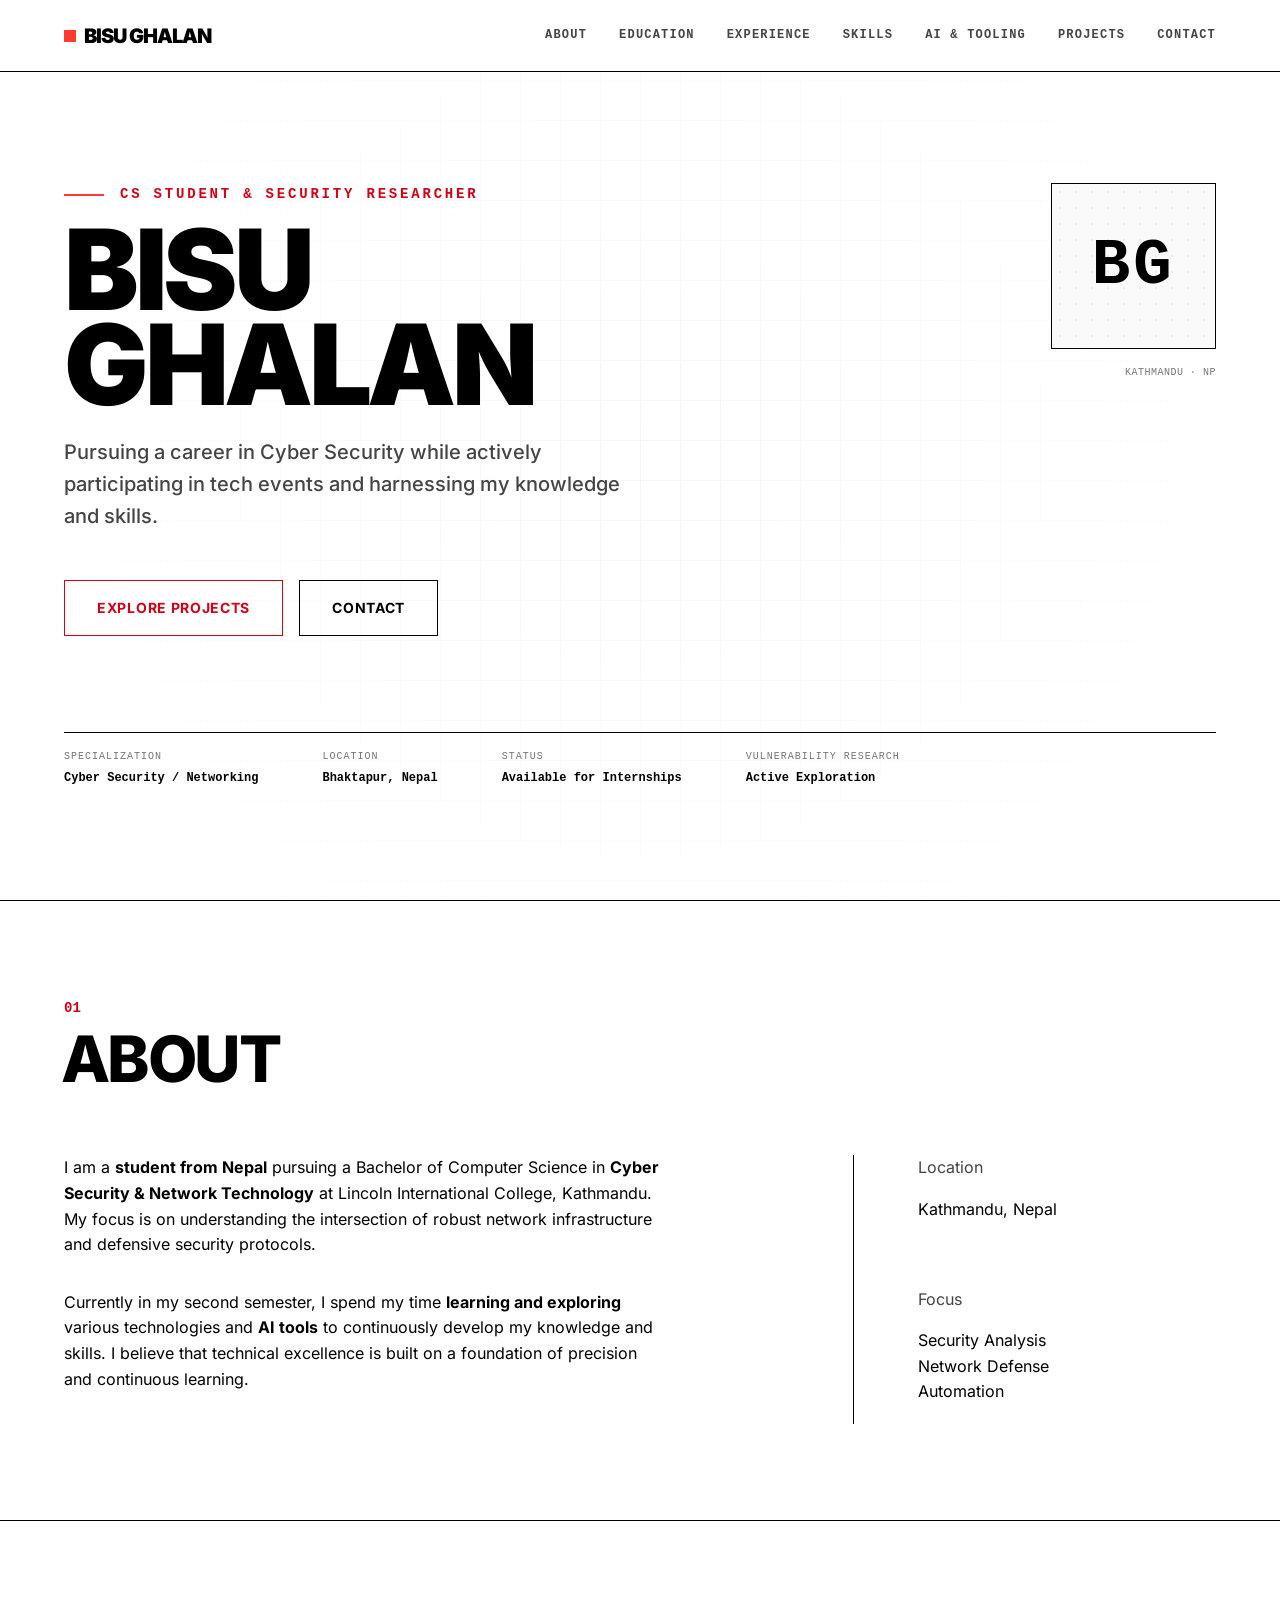
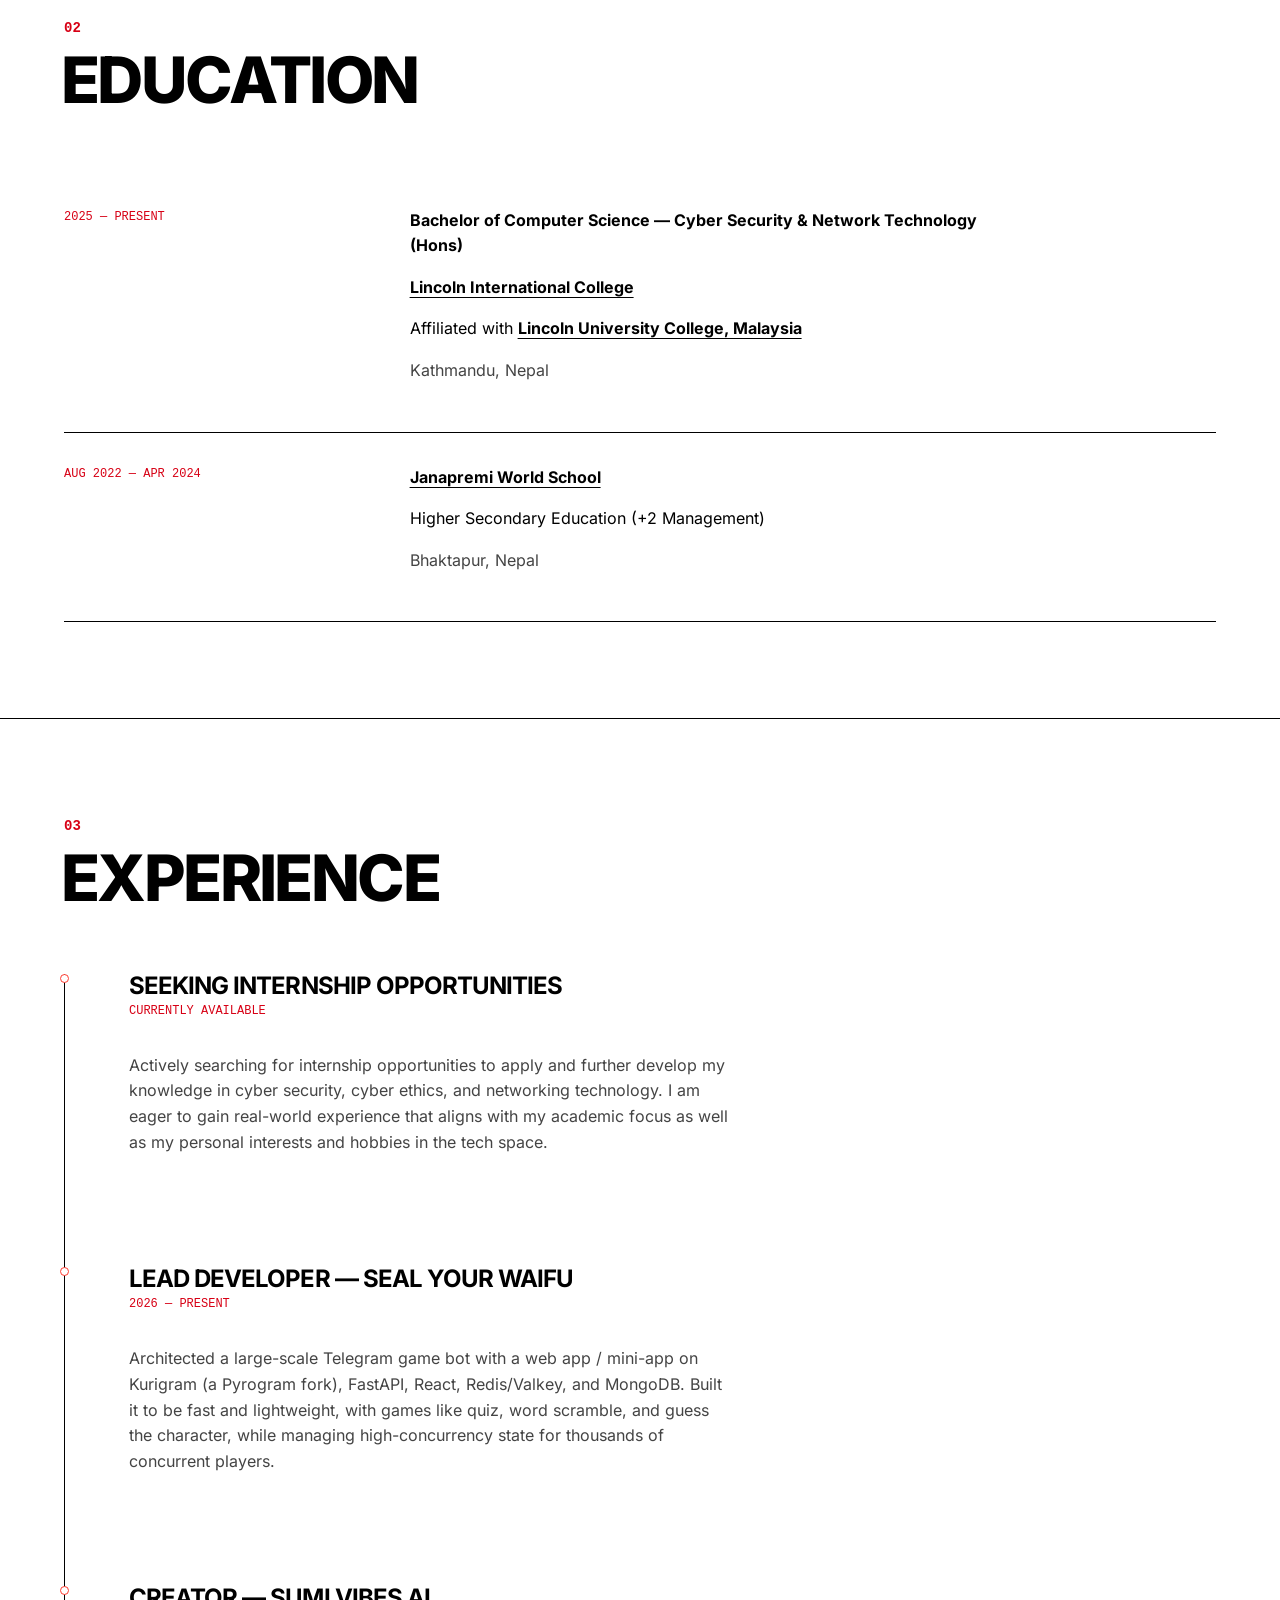
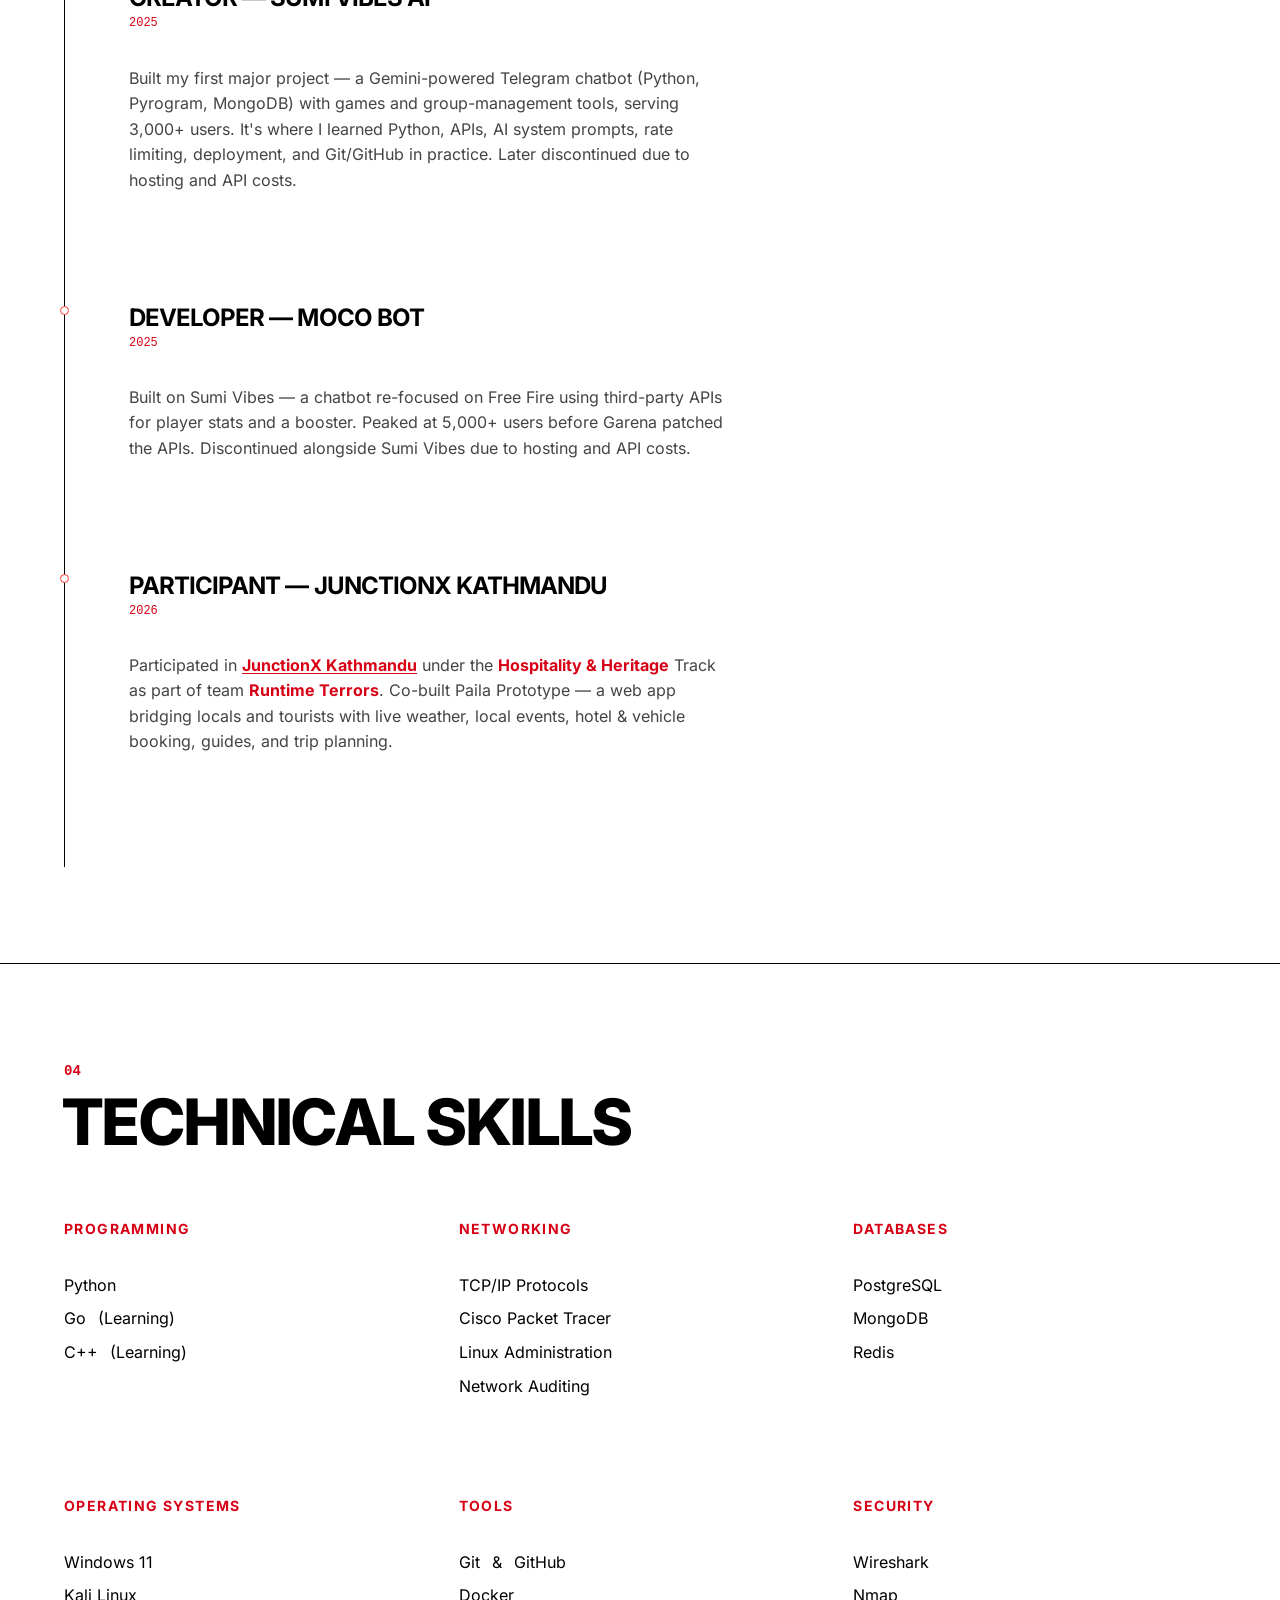
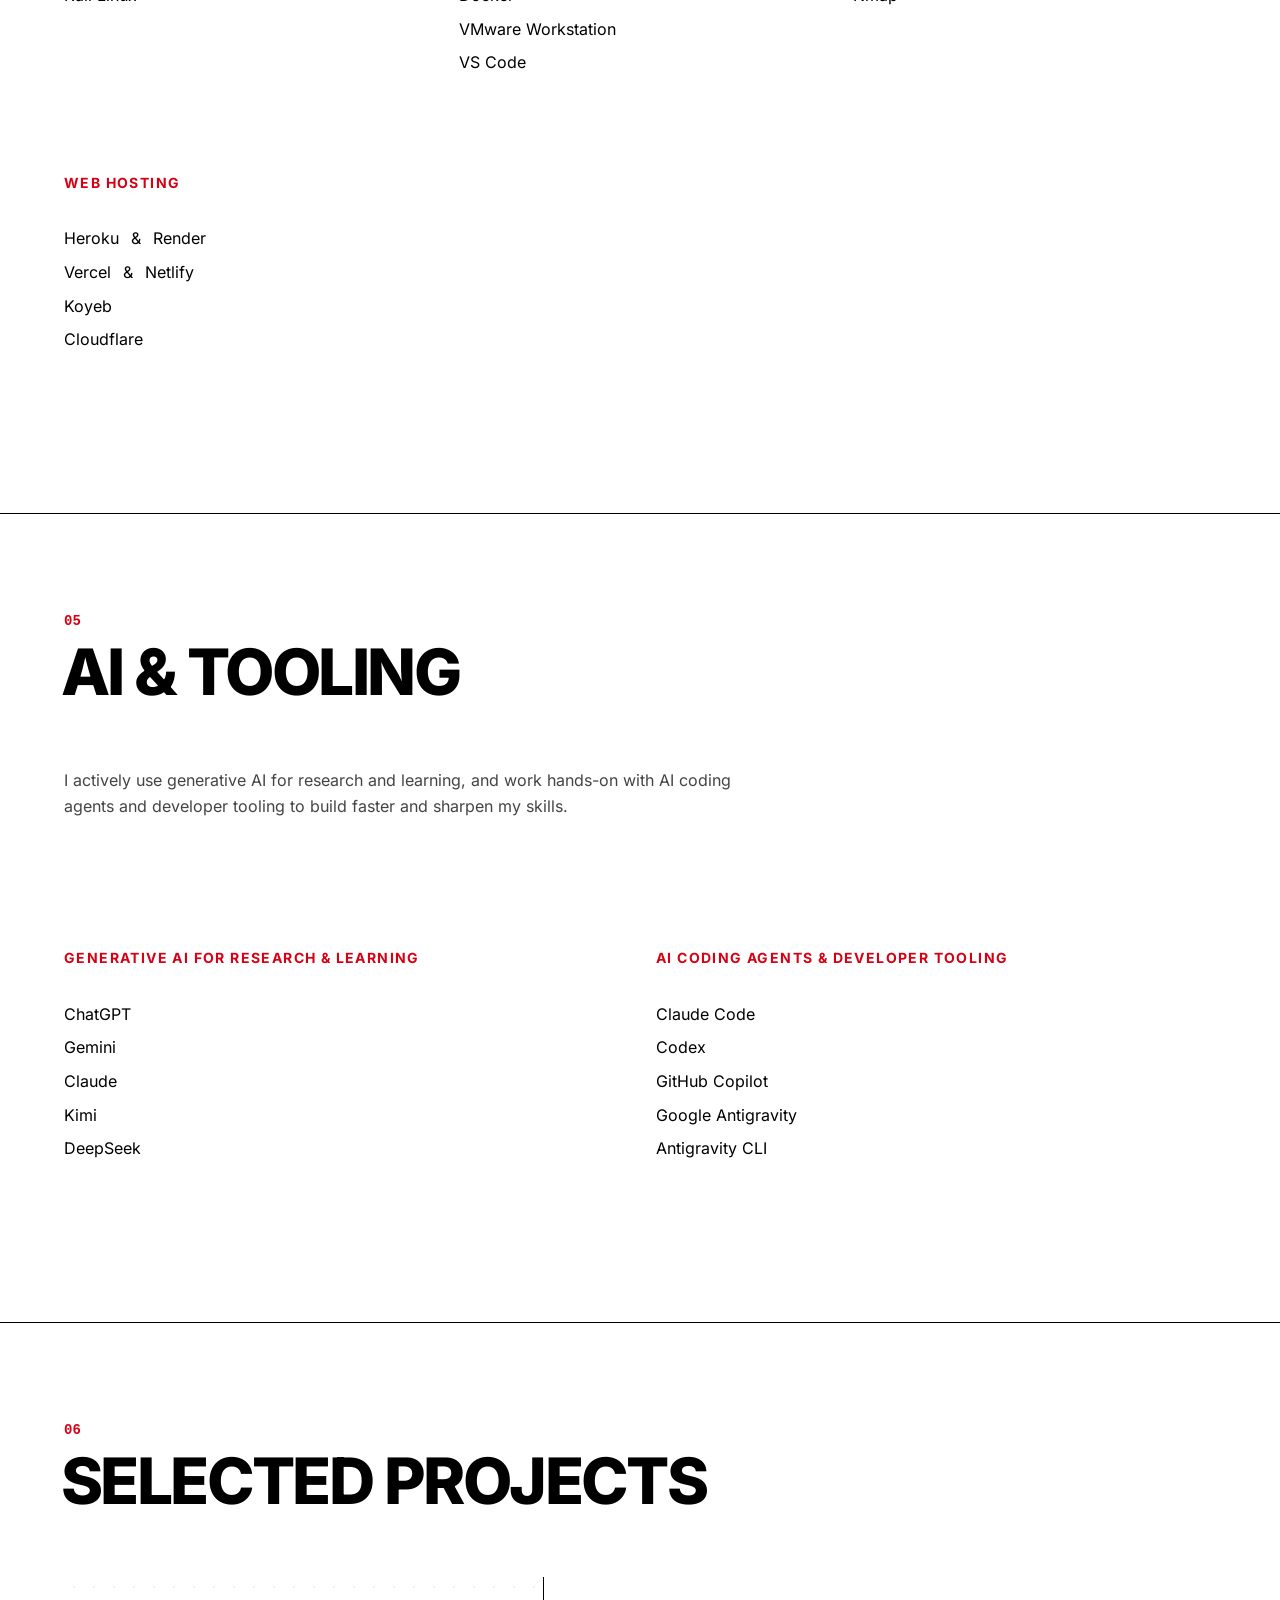
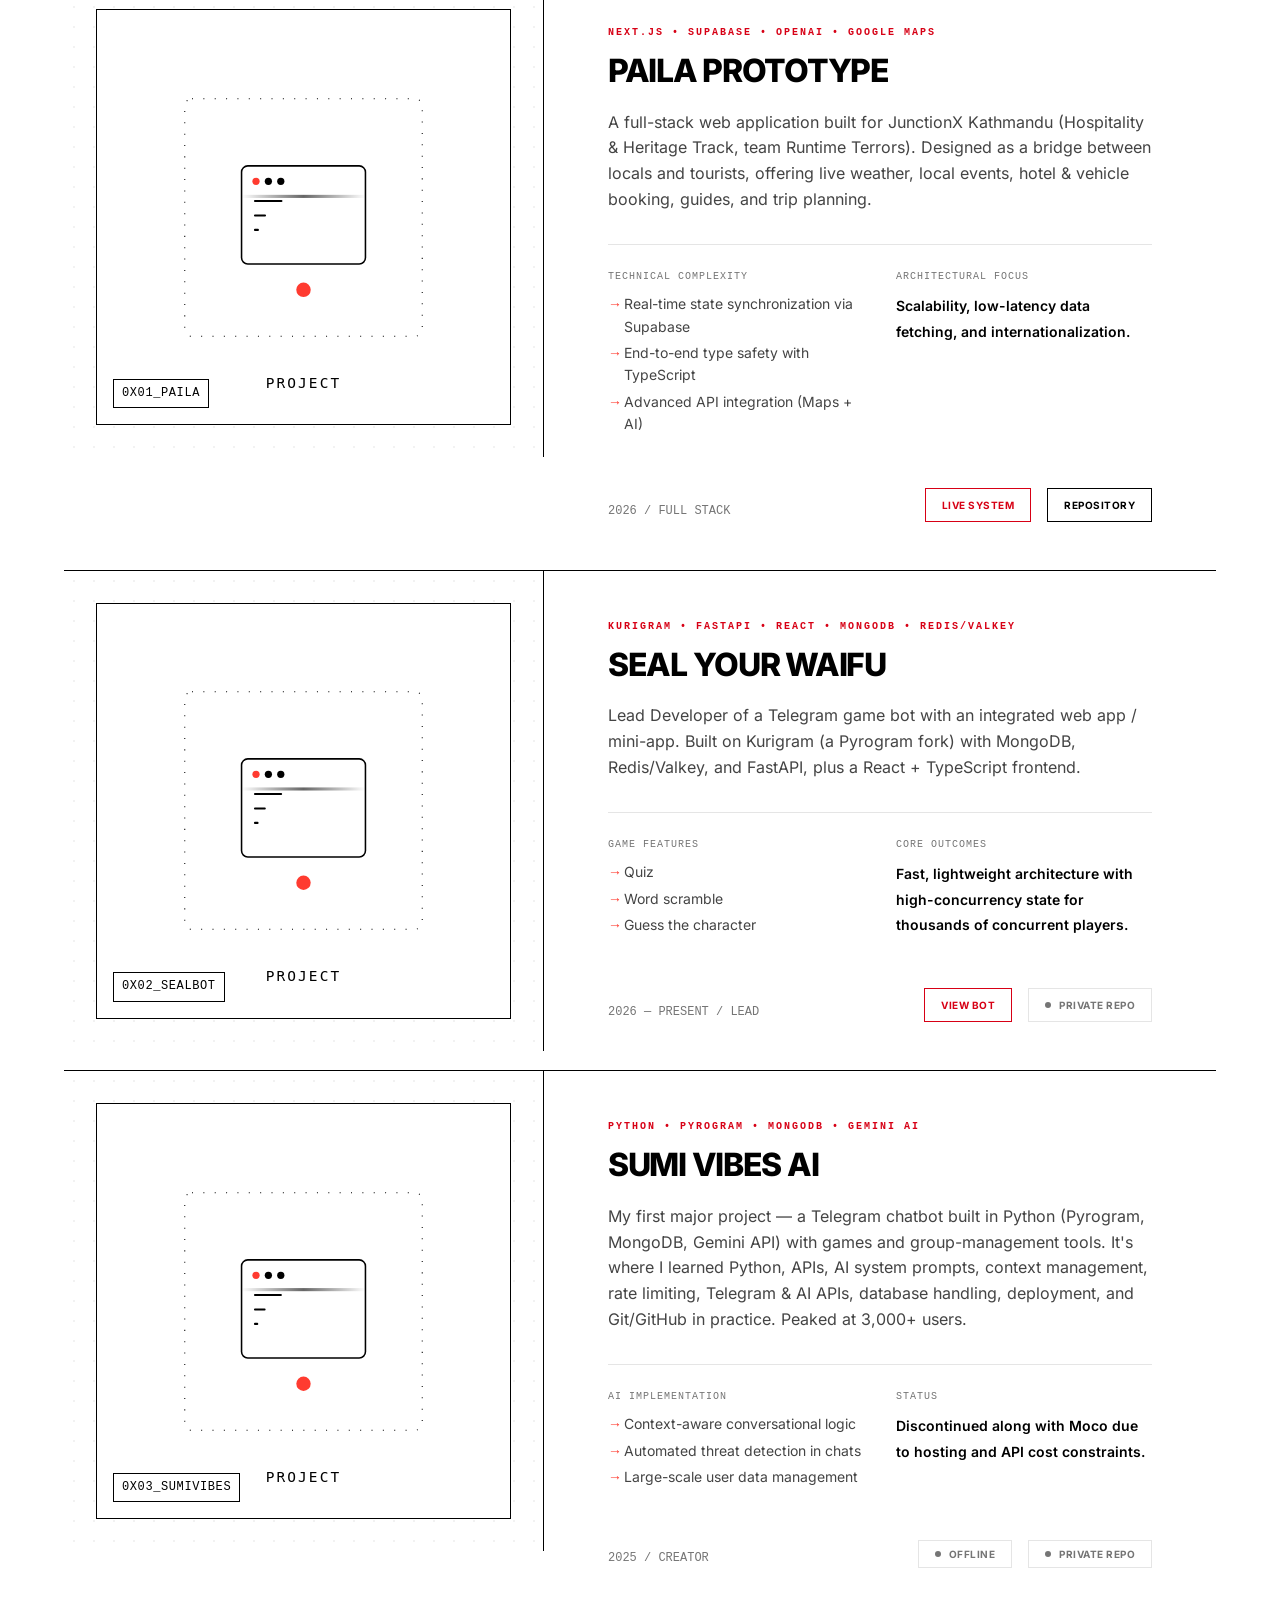
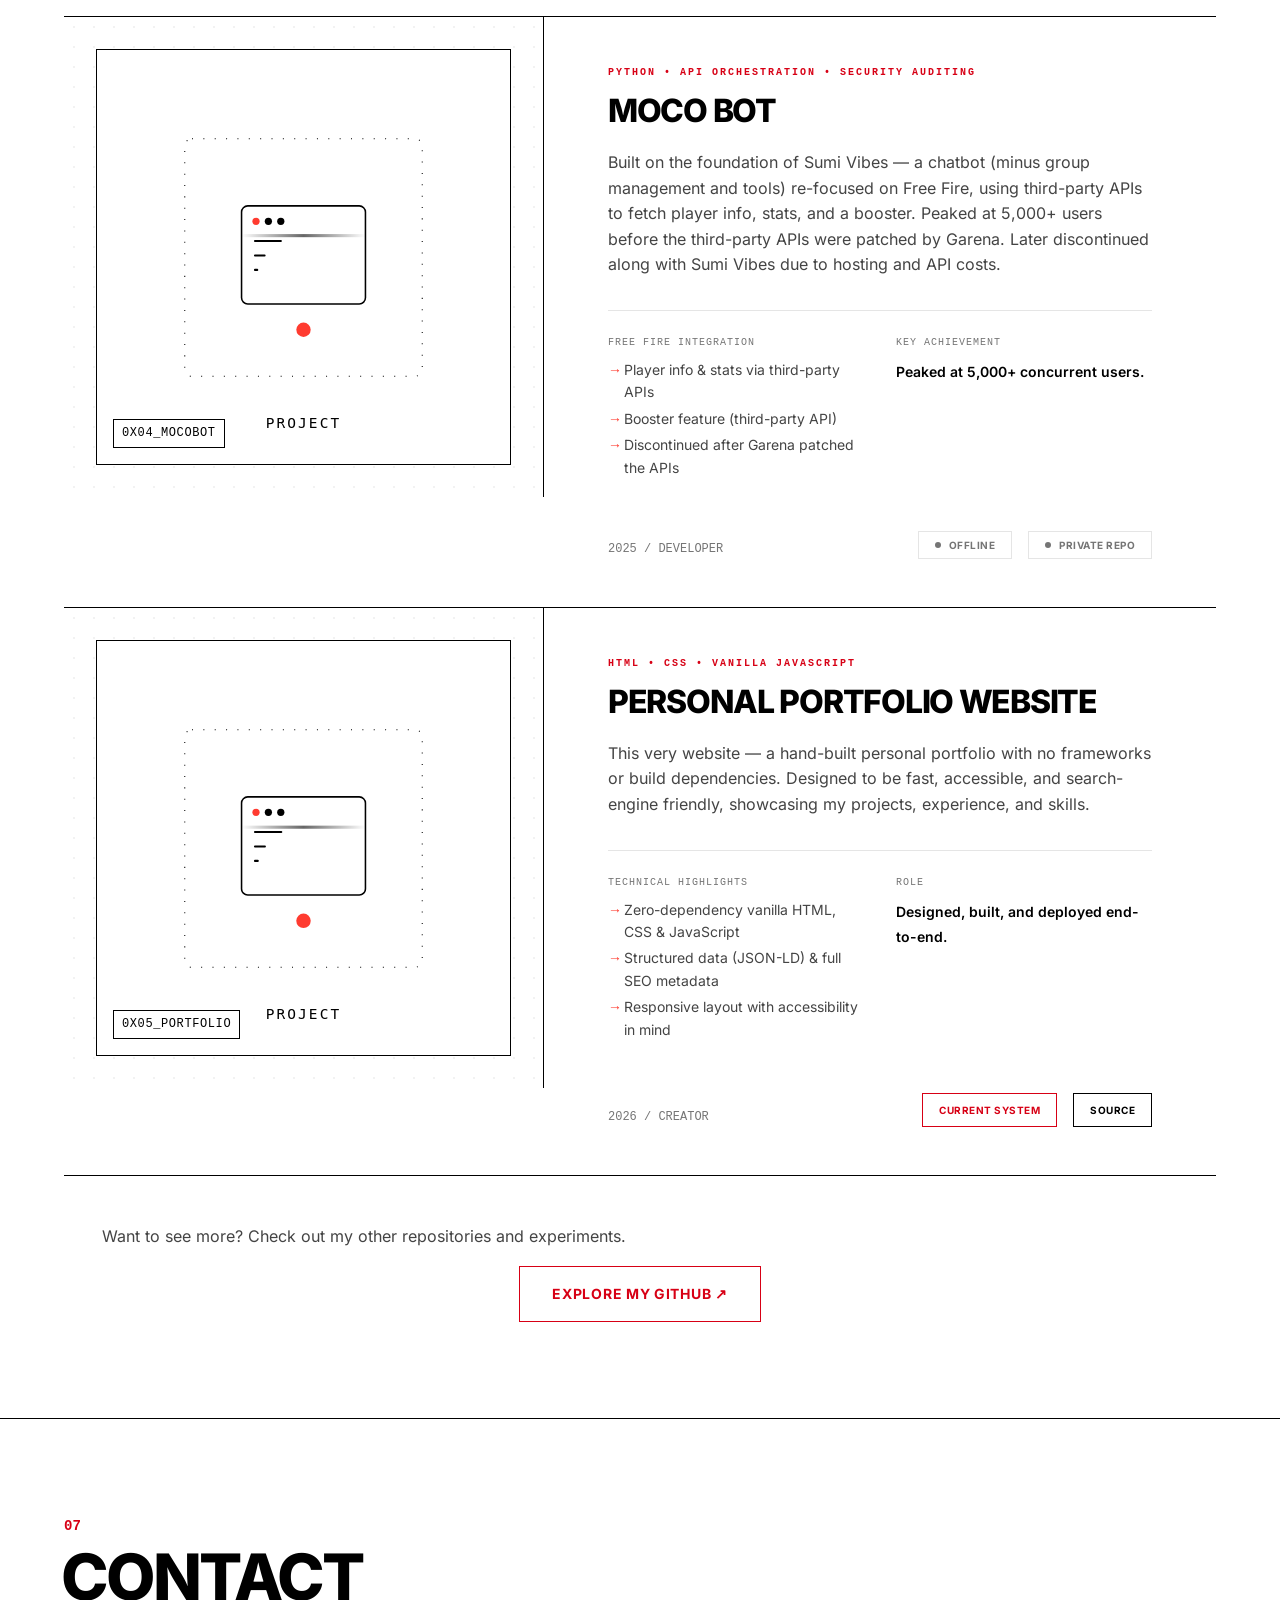
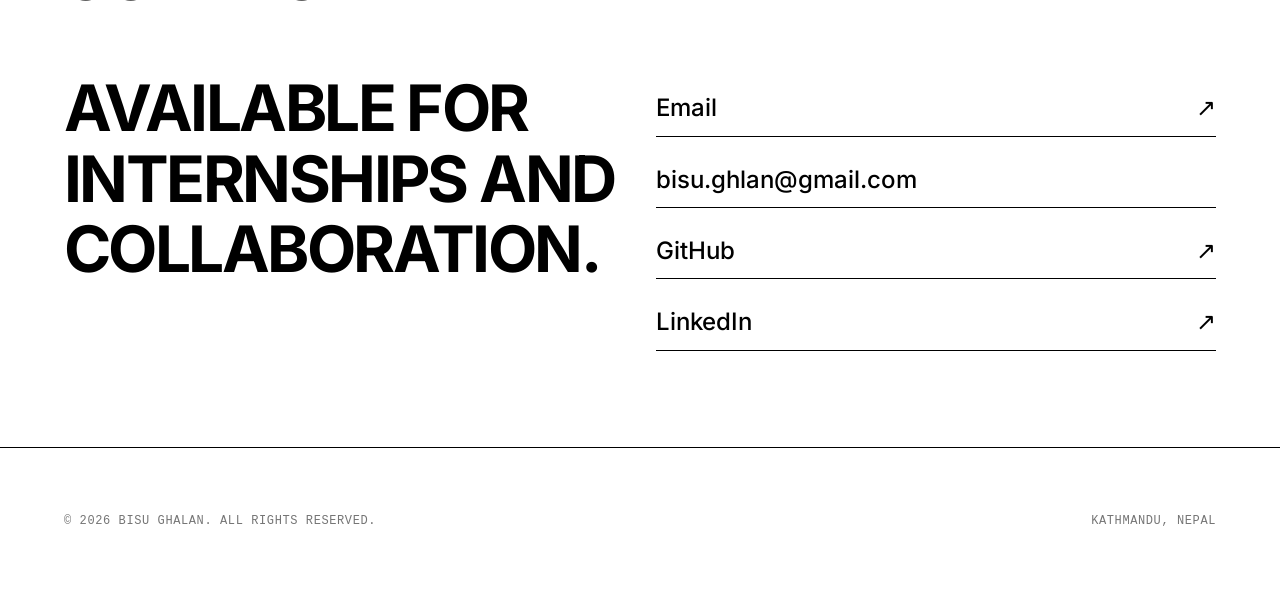
==== index.html @ b6d78576 "feat: update favicon and enhance AI & Tooling section in portfolio - Redesigned favicon with a new m" ====
<!DOCTYPE html>
<html lang="en">

<head>
  <meta charset="UTF-8" />
  <meta name="viewport" content="width=device-width, initial-scale=1.0, viewport-fit=cover" />

  <!-- Google Analytics — lazy-loaded on first interaction or browser idle so it
       never blocks first paint / main thread on low-end devices. -->
  <script>
    window.dataLayer = window.dataLayer || [];
    function gtag(){dataLayer.push(arguments);}
    (function () {
      var loaded = false;
      function loadGA() {
        if (loaded) return;
        loaded = true;
        var s = document.createElement('script');
        s.async = true;
        s.src = 'https://www.googletagmanager.com/gtag/js?id=G-3DMS6BKK3N';
        document.head.appendChild(s);
        gtag('js', new Date());
        gtag('config', 'G-3DMS6BKK3N');
      }
      ['scroll', 'pointerdown', 'keydown', 'touchstart'].forEach(function (e) {
        window.addEventListener(e, loadGA, { once: true, passive: true });
      });
      if ('requestIdleCallback' in window) requestIdleCallback(loadGA, { timeout: 6000 });
      else setTimeout(loadGA, 4000);
    })();
  </script>

  <!-- ═══ Primary SEO ═══ -->
  <!-- Title trimmed to ~59 chars so Google doesn't truncate; name + primary keyword + geo front-loaded. -->
  <title>Bisu Ghalan — Cyber Security Researcher & CS Student, Nepal</title>
  <!-- Description ~157 chars: name, role, location, and what he builds, all before the ~160 truncation point. -->
  <meta name="description" content="Bisu Ghalan — Cyber Security & Network Technology student and security researcher in Kathmandu, Nepal. Builds secure backends, AI automation & Telegram bots." />
  <meta name="keywords" content="Bisu Ghalan, Security Researcher Nepal, Cyber Security, Network Engineering, Penetration Testing, Python Developer, FastAPI, Next.js, Ethical Hacking, Kathmandu, Lincoln International College" />
  <meta name="author" content="Bisu Ghalan" />
  <meta name="robots" content="index, follow, max-snippet:-1, max-image-preview:large, max-video-preview:-1" />
  <link rel="canonical" href="https://bisu.com.np/" />

  <!-- ═══ Geo & Language ═══ -->
  <meta name="geo.region" content="NP-BA" />
  <meta name="geo.placename" content="Kathmandu, Nepal" />
  <meta name="language" content="English" />

  <!-- ═══ Open Graph (Facebook / LinkedIn / WhatsApp) ═══ -->
  <meta property="og:type" content="profile" />
  <meta property="og:title" content="Bisu Ghalan — Cyber Security Researcher & CS Student" />
  <meta property="og:description" content="Computer Science student specialising in Cyber Security & Network Technology. Building web apps and Telegram bots. Seeking internship opportunities." />
  <meta property="og:image" content="https://bisu.com.np/assets/img/og-image.png" />
  <meta property="og:image:type" content="image/png" />
  <meta property="og:image:width" content="1200" />
  <meta property="og:image:height" content="630" />
  <meta property="og:image:alt" content="Bisu Ghalan — Cyber Security Researcher & CS Student, Kathmandu, Nepal" />
  <meta property="og:url" content="https://bisu.com.np/" />
  <meta property="og:site_name" content="Bisu Ghalan — Portfolio" />
  <meta property="og:locale" content="en_US" />
  <meta property="profile:first_name" content="Bisu" />
  <meta property="profile:last_name" content="Ghalan" />
  <meta property="profile:username" content="bisug" />

  <!-- ═══ Twitter / X Card ═══ -->
  <meta name="twitter:card" content="summary_large_image" />
  <meta name="twitter:title" content="Bisu Ghalan — Cyber Security Researcher & CS Student" />
  <meta name="twitter:description" content="Computer Science student specialising in Cyber Security & Network Technology. Building web apps and Telegram bots. Seeking internship opportunities." />
  <meta name="twitter:site" content="@bisug" />
  <meta name="twitter:creator" content="@bisug" />
  <meta name="twitter:image" content="https://bisu.com.np/assets/img/og-image.png" />
  <meta name="twitter:image:alt" content="Bisu Ghalan — Cyber Security Researcher & CS Student, Kathmandu, Nepal" />

  <!-- ═══ Theme & App ═══ -->
  <meta name="theme-color" content="#FFFFFF" />
  <meta name="color-scheme" content="light" />
  <meta name="application-name" content="Bisu Ghalan Portfolio" />

  <!-- ═══ JSON-LD Structured Data (AEO) ═══ -->
  <script type="application/ld+json">
  {
    "@context": "https://schema.org",
    "@graph": [
      {
        "@type": "Person",
        "@id": "https://bisu.com.np/#person",
        "name": "Bisu Ghalan",
        "alternateName": "bisug",
        "url": "https://bisu.com.np/",
        "image": "https://bisu.com.np/assets/img/favicon.svg",
        "jobTitle": "Security Researcher & Software Engineer",
        "description": "Bisu Ghalan is a Computer Science student and Security Researcher specializing in Cyber Security, Network Technology, and High-Performance Backend Systems. Creator of large-scale Telegram bot ecosystems and AI-driven applications.",
        "knowsAbout": [
          "Cyber Security",
          "Network Security",
          "Penetration Testing",
          "Network Technology",
          "Python",
          "Go",
          "FastAPI",
          "Next.js",
          "Full Stack Development",
          "Telegram Bot Development",
          "Web Development",
          "MongoDB",
          "Redis",
          "Docker",
          "AI & Machine Learning"
        ],
        "alumniOf": {
          "@type": "CollegeOrUniversity",
          "name": "Lincoln International College",
          "url": "https://licnepal.edu.np/",
          "description": "Affiliated with Lincoln University College, Malaysia",
          "parentOrganization": {
            "@type": "CollegeOrUniversity",
            "name": "Lincoln University College",
            "url": "https://www.lincoln.edu.my/",
            "address": {
              "@type": "PostalAddress",
              "addressCountry": "MY"
            }
          },
          "address": {
            "@type": "PostalAddress",
            "addressLocality": "Kathmandu",
            "addressCountry": "NP"
          }
        },
        "address": {
          "@type": "PostalAddress",
          "addressLocality": "Kathmandu",
          "addressCountry": "NP"
        },
        "nationality": { "@type": "Country", "name": "Nepal" },
        "homeLocation": {
          "@type": "Place",
          "address": {
            "@type": "PostalAddress",
            "addressLocality": "Kathmandu",
            "addressCountry": "NP"
          }
        },
        "seeks": {
          "@type": "Demand",
          "name": "Internship opportunities in Cyber Security and Network Technology"
        },
        "sameAs": [
          "https://github.com/bisug",
          "https://www.linkedin.com/in/bisug/"
        ],
        "email": "mailto:bisu.ghlan@gmail.com"
      },
      {
        "@type": "ProfilePage",
        "@id": "https://bisu.com.np/#webpage",
        "url": "https://bisu.com.np/",
        "name": "Bisu Ghalan — Cyber Security Researcher & CS Student, Nepal",
        "isPartOf": { "@id": "https://bisu.com.np/#website" },
        "about": { "@id": "https://bisu.com.np/#person" },
        "mainEntity": { "@id": "https://bisu.com.np/#person" },
        "datePublished": "2026-01-08",
        "dateModified": "2026-07-12",
        "inLanguage": "en-US"
      },
      {
        "@type": "WebSite",
        "@id": "https://bisu.com.np/#website",
        "url": "https://bisu.com.np/",
        "name": "Bisu Ghalan | Portfolio & Research",
        "description": "Official portfolio of Bisu Ghalan. Highlighting projects in Cyber Security, Network Engineering, and AI-driven automation.",
        "author": { "@id": "https://bisu.com.np/#person" },
        "inLanguage": "en-US"
      },
      {
        "@type": "FAQPage",
        "@id": "https://bisu.com.np/#faq",
        "mainEntity": [
          {
            "@type": "Question",
            "name": "Who is Bisu Ghalan?",
            "acceptedAnswer": {
              "@type": "Answer",
              "text": "Bisu Ghalan is a Computer Science student and security researcher from Kathmandu, Nepal, specialising in Cyber Security and Network Technology. He builds secure backend systems, AI-driven automation, and large-scale Telegram bot ecosystems."
            }
          },
          {
            "@type": "Question",
            "name": "What does Bisu Ghalan specialise in?",
            "acceptedAnswer": {
              "@type": "Answer",
              "text": "He specialises in Cyber Security and Network Technology — including penetration testing, network auditing, and defensive protocols — alongside full-stack development with Python, FastAPI, Next.js, MongoDB, and Redis."
            }
          },
          {
            "@type": "Question",
            "name": "Is Bisu Ghalan available for internships or hire?",
            "acceptedAnswer": {
              "@type": "Answer",
              "text": "Yes. Bisu Ghalan is actively seeking internship opportunities in cyber security, cyber ethics, and networking technology. He can be reached at bisu.ghlan@gmail.com."
            }
          },
          {
            "@type": "Question",
            "name": "Where is Bisu Ghalan based?",
            "acceptedAnswer": {
              "@type": "Answer",
              "text": "Bisu Ghalan is based in Kathmandu, Nepal, and studies at Lincoln International College, affiliated with Lincoln University College, Malaysia."
            }
          }
        ]
      },
      {
        "@type": "SoftwareSourceCode",
        "name": "Paila Prototype",
        "description": "Full-stack AI concierge web app with interactive geospatial data, built for JunctionX Kathmandu.",
        "url": "https://paila-prototype.vercel.app/",
        "codeRepository": "https://github.com/bisug/Paila",
        "programmingLanguage": "TypeScript",
        "author": { "@id": "https://bisu.com.np/#person" }
      },
      {
        "@type": "SoftwareApplication",
        "name": "Seal Your Waifu",
        "description": "Large-scale Telegram gaming ecosystem with high-concurrency state management, built on FastAPI, React, Redis, and MongoDB.",
        "url": "https://t.me/SealYourWaifu",
        "applicationCategory": "GameApplication",
        "operatingSystem": "Telegram",
        "author": { "@id": "https://bisu.com.np/#person" }
      },
      {
        "@type": "SoftwareSourceCode",
        "name": "Personal Portfolio",
        "description": "Minimalist Swiss-style portfolio engineered in vanilla JS and CSS Grid for accessibility, SEO, and performance.",
        "url": "https://bisu.com.np/",
        "codeRepository": "https://github.com/bisug/My-Portfolio",
        "programmingLanguage": "JavaScript",
        "author": { "@id": "https://bisu.com.np/#person" }
      }
    ]
  }
  </script>

  <!-- ═══ Self-hosted font — preload the one same-origin Inter file ═══ -->
  <link rel="preload" href="assets/fonts/inter-latin.woff2" as="font" type="font/woff2" crossorigin />

  <!-- No-JS fallback: reveal content that is otherwise hidden until scroll.js runs -->
  <noscript><style>.reveal{opacity:1 !important;transform:none !important}</style></noscript>

  <!-- Warm DNS for the analytics host so the lazy GA fetch is faster once it fires
       (no connection opened up front — keeps first paint unblocked). -->
  <link rel="dns-prefetch" href="https://www.googletagmanager.com" />

  <!-- ═══ Stylesheets — single minified bundle built by build.js ═══ -->
  <link rel="stylesheet" href="assets/css/style.min.css" />

  <!-- ═══ Icons ═══ -->
  <link rel="icon" type="image/svg+xml" href="assets/img/favicon.svg" />
  <link rel="apple-touch-icon" href="assets/img/favicon.svg" />
</head>

<body id="top">
  <a href="#main" class="sr-only sr-only-focusable">Skip to main content</a>

  <div class="scroll-progress-container">
    <div class="scroll-progress-bar" id="scrollProgress"></div>
  </div>

  <nav class="nav" id="navbar">
    <div class="container">
      <a href="#top" class="nav__brand">Bisu Ghalan</a>
      <div class="nav__links" id="navLinks">
        <a href="#about">About</a>
        <a href="#education">Education</a>
        <a href="#experience">Experience</a>
        <a href="#skills">Skills</a>
        <a href="#ai">AI &amp; Tooling</a>
        <a href="#projects">Projects</a>
        <a href="#contact">Contact</a>
      </div>
      <button class="nav__toggle" aria-expanded="false" aria-controls="navLinks" aria-label="Toggle menu" id="navToggle">
        <span></span>
        <span></span>
        <span></span>
      </button>
    </div>
  </nav>

  <main id="main">

    <section class="hero" id="hero">
      <div class="container">
        <div class="hero__inner reveal">
          <div class="hero__content">
            <p class="hero__title">CS Student &amp; Security Researcher</p>
            <h1 class="hero__name">Bisu<br>Ghalan</h1>
            <p class="hero__summary">
              Pursuing a career in Cyber Security while actively participating in tech events and harnessing my knowledge and skills.
            </p>
            <div class="hero__links">
              <a href="#projects" class="btn btn--accent">Explore Projects</a>
              <a href="#contact" class="btn">Contact</a>
            </div>
          </div>
          <div class="hero__avatar" aria-hidden="true">
            <div class="hero__avatar-frame">
              <span class="mono">BG</span>
            </div>
            <span class="hero__avatar-caption mono">Kathmandu · NP</span>
          </div>
          <div class="hero__meta">
            <div class="hero__meta-item">
              <span class="hero__meta-label">Specialization</span>
              <span class="hero__meta-value">Cyber Security / Networking</span>
            </div>
            <div class="hero__meta-item">
              <span class="hero__meta-label">Location</span>
              <span class="hero__meta-value">Bhaktapur, Nepal</span>
            </div>
            <div class="hero__meta-item">
              <span class="hero__meta-label">Status</span>
              <span class="hero__meta-value">Available for Internships</span>
            </div>
            <div class="hero__meta-item">
              <span class="hero__meta-label">Vulnerability Research</span>
              <span class="hero__meta-value">Active Exploration</span>
            </div>
          </div>
        </div>
      </div>
    </section>

    <section class="section" id="about" aria-labelledby="about-heading">
      <div class="container">
        <div class="section__header reveal">
          <span class="section__num">01</span>
          <h2 class="section__title" id="about-heading">About</h2>
        </div>
        <div class="about__grid reveal">
          <div class="about__bio">
            <p>
              I am a <b>student from Nepal</b> pursuing a Bachelor of Computer Science in <b>Cyber Security & Network Technology</b> at Lincoln International College, Kathmandu. My focus is on understanding the intersection of robust network infrastructure and defensive security protocols.
            </p>
            <p>
              Currently in my second semester, I spend my time <em>learning and exploring</em> various technologies and <strong>AI tools</strong> to continuously develop my knowledge and skills. I believe that technical excellence is built on a foundation of precision and continuous learning.
            </p>
          </div>
          <div class="about__sidebar">
            <p class="text-muted mb-sm">Location</p>
            <p class="mb-lg">Kathmandu, Nepal</p>
            <p class="text-muted mb-sm">Focus</p>
            <p>Security Analysis<br>Network Defense<br>Automation</p>
          </div>
        </div>
      </div>
    </section>

    <section class="section" id="education" aria-labelledby="education-heading">
      <div class="container">
        <div class="section__header reveal">
          <span class="section__num">02</span>
          <h2 class="section__title" id="education-heading">Education</h2>
        </div>
        <div class="edu__meta reveal">
          <div class="edu__table-wrapper">
            <table class="edu__table">
              <tr>
                <td>2025 &mdash; Present</td>
                <td>
                  <p><strong>Bachelor of Computer Science &mdash; Cyber Security &amp; Network Technology (Hons)</strong></p>
                  <p><a href="https://licnepal.edu.np/" target="_blank" rel="noopener noreferrer">Lincoln International College</a></p>
                  <p>Affiliated with <a href="https://www.lincoln.edu.my/" target="_blank" rel="noopener noreferrer">Lincoln University College, Malaysia</a></p>
                  <p class="text-muted">Kathmandu, Nepal</p>
                </td>
              </tr>
              <tr>
                <td>Aug 2022 &mdash; Apr 2024</td>
                <td>
                  <p><strong><a href="https://janapremi.edu.np/about/" target="_blank" rel="noopener noreferrer">Janapremi World School</a></strong></p>
                  <p>Higher Secondary Education (+2 Management)</p>
                  <p class="text-muted">Bhaktapur, Nepal</p>
                </td>
              </tr>
            </table>
          </div>
        </div>
      </div>
    </section>

    <section class="section" id="experience" aria-labelledby="experience-heading">
      <div class="container">
        <div class="section__header reveal">
          <span class="section__num">03</span>
          <h2 class="section__title" id="experience-heading">Experience</h2>
        </div>
        <div class="exp__list reveal">
          <article class="exp__card">
            <h3 class="exp__title">Seeking Internship Opportunities</h3>
            <span class="exp__date">Currently Available</span>
            <p class="exp__desc">
              Actively searching for internship opportunities to apply and further develop my knowledge in cyber security, cyber ethics, and networking technology. I am eager to gain real-world experience that aligns with my academic focus as well as my personal interests and hobbies in the tech space.
            </p>
          </article>

          <article class="exp__card">
            <h3 class="exp__title">Lead Developer — Seal Your Waifu</h3>
            <span class="exp__date">2026 — Present</span>
            <p class="exp__desc">
              Architected a large-scale Telegram game bot with a web app / mini-app on Kurigram (a Pyrogram fork), FastAPI, React, Redis/Valkey, and MongoDB. Built it to be fast and lightweight, with games like quiz, word scramble, and guess the character, while managing high-concurrency state for thousands of concurrent players.
            </p>
          </article>

          <article class="exp__card">
            <h3 class="exp__title">Creator — Sumi Vibes AI</h3>
            <span class="exp__date">2025</span>
            <p class="exp__desc">
              Built my first major project — a Gemini-powered Telegram chatbot (Python, Pyrogram, MongoDB) with games and group-management tools, serving 3,000+ users. It's where I learned Python, APIs, AI system prompts, rate limiting, deployment, and Git/GitHub in practice. Later discontinued due to hosting and API costs.
            </p>
          </article>

          <article class="exp__card">
            <h3 class="exp__title">Developer — Moco Bot</h3>
            <span class="exp__date">2025</span>
            <p class="exp__desc">
              Built on Sumi Vibes — a chatbot re-focused on Free Fire using third-party APIs for player stats and a booster. Peaked at 5,000+ users before Garena patched the APIs. Discontinued alongside Sumi Vibes due to hosting and API costs.
            </p>
          </article>

          <article class="exp__card">
            <h3 class="exp__title">Participant — JunctionX Kathmandu</h3>
            <span class="exp__date">2026</span>
            <p class="exp__desc">
              Participated in <a href="https://junctionxkathmandu.com" target="_blank" rel="noopener noreferrer"><strong>JunctionX Kathmandu</strong></a> under the <strong>Hospitality &amp; Heritage</strong> Track as part of team <strong>Runtime Terrors</strong>. Co-built Paila Prototype — a web app bridging locals and tourists with live weather, local events, hotel &amp; vehicle booking, guides, and trip planning.
            </p>
          </article>
        </div>
      </div>
    </section>

    <section class="section" id="skills" aria-labelledby="skills-heading">
      <div class="container">
        <div class="section__header reveal">
          <span class="section__num">04</span>
          <h2 class="section__title" id="skills-heading">Technical Skills</h2>
        </div>
        <div class="skills__grid reveal">
          <div class="skills__group">
            <span class="skills__group-title">Programming</span>
            <ul class="skills__list">
              <li><a href="https://www.python.org/" target="_blank" rel="noopener noreferrer">Python</a></li>
              <li><a href="https://go.dev/" target="_blank" rel="noopener noreferrer">Go</a> (Learning)</li>
              <li><a href="https://isocpp.org/" target="_blank" rel="noopener noreferrer">C++</a> (Learning)</li>
            </ul>
          </div>
          <div class="skills__group">
            <span class="skills__group-title">Networking</span>
            <ul class="skills__list">
              <li><a href="https://en.wikipedia.org/wiki/Internet_protocol_suite" target="_blank" rel="noopener noreferrer">TCP/IP Protocols</a></li>
              <li><a href="https://www.netacad.com/courses/packet-tracer" target="_blank" rel="noopener noreferrer">Cisco Packet Tracer</a></li>
              <li><a href="https://www.linux.org/" target="_blank" rel="noopener noreferrer">Linux Administration</a></li>
              <li><a href="https://en.wikipedia.org/wiki/Network_security" target="_blank" rel="noopener noreferrer">Network Auditing</a></li>
            </ul>
          </div>
          <div class="skills__group">
            <span class="skills__group-title">Databases</span>
            <ul class="skills__list">
              <li><a href="https://www.postgresql.org/" target="_blank" rel="noopener noreferrer">PostgreSQL</a></li>
              <li><a href="https://www.mongodb.com/" target="_blank" rel="noopener noreferrer">MongoDB</a></li>
              <li><a href="https://redis.io/" target="_blank" rel="noopener noreferrer">Redis</a></li>
            </ul>
          </div>
          <div class="skills__group">
            <span class="skills__group-title">Operating Systems</span>
            <ul class="skills__list">
              <li><a href="https://www.microsoft.com/windows/windows-11" target="_blank" rel="noopener noreferrer">Windows 11</a></li>
              <li><a href="https://www.kali.org/" target="_blank" rel="noopener noreferrer">Kali Linux</a></li>
            </ul>
          </div>
          <div class="skills__group">
            <span class="skills__group-title">Tools</span>
            <ul class="skills__list">
              <li><a href="https://git-scm.com/" target="_blank" rel="noopener noreferrer">Git</a> & <a href="https://github.com/" target="_blank" rel="noopener noreferrer">GitHub</a></li>
              <li><a href="https://www.docker.com/" target="_blank" rel="noopener noreferrer">Docker</a></li>
              <li><a href="https://www.vmware.com/products/desktop-hypervisor.html" target="_blank" rel="noopener noreferrer">VMware Workstation</a></li>
              <li><a href="https://code.visualstudio.com/" target="_blank" rel="noopener noreferrer">VS Code</a></li>
            </ul>
          </div>
          <div class="skills__group">
            <span class="skills__group-title">Security</span>
            <ul class="skills__list">
              <li><a href="https://www.wireshark.org/" target="_blank" rel="noopener noreferrer">Wireshark</a></li>
              <li><a href="https://nmap.org/" target="_blank" rel="noopener noreferrer">Nmap</a></li>
            </ul>
          </div>
          <div class="skills__group">
            <span class="skills__group-title">Web Hosting</span>
            <ul class="skills__list">
              <li><a href="https://www.heroku.com/" target="_blank" rel="noopener noreferrer">Heroku</a> & <a href="https://render.com/" target="_blank" rel="noopener noreferrer">Render</a></li>
              <li><a href="https://vercel.com/" target="_blank" rel="noopener noreferrer">Vercel</a> & <a href="https://www.netlify.com/" target="_blank" rel="noopener noreferrer">Netlify</a></li>
              <li><a href="https://www.koyeb.com/" target="_blank" rel="noopener noreferrer">Koyeb</a></li>
              <li><a href="https://www.cloudflare.com/" target="_blank" rel="noopener noreferrer">Cloudflare</a></li>
            </ul>
          </div>
        </div>
      </div>
    </section>

    <section class="section" id="ai" aria-labelledby="ai-heading">
      <div class="container">
        <div class="section__header reveal">
          <span class="section__num">05</span>
          <h2 class="section__title" id="ai-heading">AI &amp; Tooling</h2>
        </div>
        <div class="ai__grid reveal">
          <p class="ai__intro">
            I actively use generative AI for research and learning, and work hands-on with AI coding agents and developer tooling to build faster and sharpen my skills.
          </p>
          <div class="ai__group">
            <span class="ai__group-title">Generative AI for Research &amp; Learning</span>
            <ul class="ai__list">
              <li><a href="https://chat.openai.com/" target="_blank" rel="noopener noreferrer">ChatGPT</a></li>
              <li><a href="https://gemini.google.com/" target="_blank" rel="noopener noreferrer">Gemini</a></li>
              <li><a href="https://claude.ai/" target="_blank" rel="noopener noreferrer">Claude</a></li>
              <li><a href="https://kimi.moonshot.cn/" target="_blank" rel="noopener noreferrer">Kimi</a></li>
              <li><a href="https://www.deepseek.com/" target="_blank" rel="noopener noreferrer">DeepSeek</a></li>
            </ul>
          </div>
          <div class="ai__group">
            <span class="ai__group-title">AI Coding Agents &amp; Developer Tooling</span>
            <ul class="ai__list">
              <li><a href="https://claude.com/claude-code" target="_blank" rel="noopener noreferrer">Claude Code</a></li>
              <li><a href="https://openai.com/codex/" target="_blank" rel="noopener noreferrer">Codex</a></li>
              <li><a href="https://github.com/features/copilot" target="_blank" rel="noopener noreferrer">GitHub Copilot</a></li>
              <li><a href="https://developers.googleblog.com/en/introducing-anton/" target="_blank" rel="noopener noreferrer">Google Antigravity</a></li>
              <li><a href="https://developers.googleblog.com/en/introducing-anton/" target="_blank" rel="noopener noreferrer">Antigravity CLI</a></li>
            </ul>
          </div>
        </div>
      </div>
    </section>

    <section class="section" id="projects" aria-labelledby="projects-heading">
      <div class="container">
        <div class="section__header reveal">
          <span class="section__num">06</span>
          <h2 class="section__title" id="projects-heading">Selected Projects</h2>
        </div>
        <div class="projects__list reveal">

          <article class="project-item">
            <div class="project-item__image-container">
              <div class="project-item__image">
                <img src="assets/img/project-default.svg" alt="Paila Prototype — AI concierge with interactive geospatial data" loading="lazy" width="800" height="800" />
                <span class="mono project-item__image-label">0x01_PAILA</span>
              </div>
            </div>
            <div class="project-item__content">
              <span class="project-item__tagline">Next.js • Supabase • OpenAI • Google Maps</span>
              <h3 class="project-item__title">Paila Prototype</h3>
              <p class="project-item__description">
                A full-stack web application built for JunctionX Kathmandu (Hospitality &amp; Heritage Track, team Runtime Terrors). Designed as a bridge between locals and tourists, offering live weather, local events, hotel &amp; vehicle booking, guides, and trip planning.
              </p>
              <div class="project-details">
                <div class="detail-group">
                  <span class="detail-group__label">Technical Complexity</span>
                  <ul class="detail-list">
                    <li>Real-time state synchronization via Supabase</li>
                    <li>End-to-end type safety with TypeScript</li>
                    <li>Advanced API integration (Maps + AI)</li>
                  </ul>
                </div>
                <div class="detail-group">
                  <span class="detail-group__label">Architectural Focus</span>
                  <span class="detail-group__value">Scalability, low-latency data fetching, and internationalization.</span>
                </div>
              </div>
              <div class="project-item__meta">
                <span class="project-item__year">2026 / FULL STACK</span>
                <div class="project-item__links">
                  <a href="https://paila-prototype.vercel.app/" target="_blank" rel="noopener noreferrer" class="btn btn--accent">Live System</a>
                  <a href="https://github.com/bisug/Paila" target="_blank" rel="noopener noreferrer" class="btn">Repository</a>
                </div>
              </div>
            </div>
          </article>

          <article class="project-item">
            <div class="project-item__image-container">
              <div class="project-item__image">
                <img src="assets/img/project-default.svg" alt="Seal Your Waifu — large-scale Telegram gaming ecosystem" loading="lazy" width="800" height="800" />
                <span class="mono project-item__image-label">0x02_SEALBOT</span>
              </div>
            </div>
            <div class="project-item__content">
              <span class="project-item__tagline">Kurigram • FastAPI • React • MongoDB • Redis/Valkey</span>
              <h3 class="project-item__title">Seal Your Waifu</h3>
              <p class="project-item__description">
                Lead Developer of a Telegram game bot with an integrated web app / mini-app. Built on Kurigram (a Pyrogram fork) with MongoDB, Redis/Valkey, and FastAPI, plus a React + TypeScript frontend.
              </p>
              <div class="project-details">
                <div class="detail-group">
                  <span class="detail-group__label">Game Features</span>
                  <ul class="detail-list">
                    <li>Quiz</li>
                    <li>Word scramble</li>
                    <li>Guess the character</li>
                  </ul>
                </div>
                <div class="detail-group">
                  <span class="detail-group__label">Core Outcomes</span>
                  <span class="detail-group__value">Fast, lightweight architecture with high-concurrency state for thousands of concurrent players.</span>
                </div>
              </div>
              <div class="project-item__meta">
                <span class="project-item__year">2026 — PRESENT / LEAD</span>
                <div class="project-item__links">
                  <a href="https://t.me/SealYourWaifu" target="_blank" rel="noopener noreferrer" class="btn btn--accent">View Bot</a>
                  <span class="tag">Private Repo</span>
                </div>
              </div>
            </div>
          </article>

          <article class="project-item">
            <div class="project-item__image-container">
              <div class="project-item__image">
                <img src="assets/img/project-default.svg" alt="Sumi Vibes AI — Telegram chatbot with Google Gemini integration" loading="lazy" width="800" height="800" />
                <span class="mono project-item__image-label">0x03_SUMIVIBES</span>
              </div>
            </div>
            <div class="project-item__content">
              <span class="project-item__tagline">Python • Pyrogram • MongoDB • Gemini AI</span>
              <h3 class="project-item__title">Sumi Vibes AI</h3>
              <p class="project-item__description">
                My first major project — a Telegram chatbot built in Python (Pyrogram, MongoDB, Gemini API) with games and group-management tools. It's where I learned Python, APIs, AI system prompts, context management, rate limiting, Telegram &amp; AI APIs, database handling, deployment, and Git/GitHub in practice. Peaked at 3,000+ users.
              </p>
              <div class="project-details">
                <div class="detail-group">
                  <span class="detail-group__label">AI Implementation</span>
                  <ul class="detail-list">
                    <li>Context-aware conversational logic</li>
                    <li>Automated threat detection in chats</li>
                    <li>Large-scale user data management</li>
                  </ul>
                </div>
                <div class="detail-group">
                  <span class="detail-group__label">Status</span>
                  <span class="detail-group__value">Discontinued along with Moco due to hosting and API cost constraints.</span>
                </div>
              </div>
              <div class="project-item__meta">
                <span class="project-item__year">2025 / CREATOR</span>
                <div class="project-item__links">
                  <span class="tag">Offline</span>
                  <span class="tag">Private Repo</span>
                </div>
              </div>
            </div>
          </article>

          <article class="project-item">
            <div class="project-item__image-container">
              <div class="project-item__image">
                <img src="assets/img/project-default.svg" alt="Moco Utility Engine — high-traffic Python utility bot" loading="lazy" width="800" height="800" />
                <span class="mono project-item__image-label">0x04_MOCOBOT</span>
              </div>
            </div>
            <div class="project-item__content">
              <span class="project-item__tagline">Python • API Orchestration • Security Auditing</span>
              <h3 class="project-item__title">Moco Bot</h3>
              <p class="project-item__description">
                Built on the foundation of Sumi Vibes — a chatbot (minus group management and tools) re-focused on Free Fire, using third-party APIs to fetch player info, stats, and a booster. Peaked at 5,000+ users before the third-party APIs were patched by Garena. Later discontinued along with Sumi Vibes due to hosting and API costs.
              </p>
              <div class="project-details">
                <div class="detail-group">
                  <span class="detail-group__label">Free Fire Integration</span>
                  <ul class="detail-list">
                    <li>Player info &amp; stats via third-party APIs</li>
                    <li>Booster feature (third-party API)</li>
                    <li>Discontinued after Garena patched the APIs</li>
                  </ul>
                </div>
                <div class="detail-group">
                  <span class="detail-group__label">Key Achievement</span>
                  <span class="detail-group__value">Peaked at 5,000+ concurrent users.</span>
                </div>
              </div>
              <div class="project-item__meta">
                <span class="project-item__year">2025 / DEVELOPER</span>
                <div class="project-item__links">
                  <span class="tag">Offline</span>
                  <span class="tag">Private Repo</span>
                </div>
              </div>
            </div>
          </article>

          <article class="project-item">
            <div class="project-item__image-container">
              <div class="project-item__image">
                <img src="assets/img/project-default.svg" alt="Personal Portfolio Website — this portfolio" loading="lazy" width="800" height="800" />
                <span class="mono project-item__image-label">0x05_PORTFOLIO</span>
              </div>
            </div>
            <div class="project-item__content">
              <span class="project-item__tagline">HTML • CSS • Vanilla JavaScript</span>
              <h3 class="project-item__title">Personal Portfolio Website</h3>
              <p class="project-item__description">
                This very website — a hand-built personal portfolio with no frameworks or build dependencies. Designed to be fast, accessible, and search-engine friendly, showcasing my projects, experience, and skills.
              </p>
              <div class="project-details">
                <div class="detail-group">
                  <span class="detail-group__label">Technical Highlights</span>
                  <ul class="detail-list">
                    <li>Zero-dependency vanilla HTML, CSS &amp; JavaScript</li>
                    <li>Structured data (JSON-LD) &amp; full SEO metadata</li>
                    <li>Responsive layout with accessibility in mind</li>
                  </ul>
                </div>
                <div class="detail-group">
                  <span class="detail-group__label">Role</span>
                  <span class="detail-group__value">Designed, built, and deployed end-to-end.</span>
                </div>
              </div>
              <div class="project-item__meta">
                <span class="project-item__year">2026 / CREATOR</span>
                <div class="project-item__links">
                  <a href="https://bisu.com.np" class="btn btn--accent">Current System</a>
                  <a href="https://github.com/bisug/My-Portfolio" target="_blank" rel="noopener noreferrer" class="btn">Source</a>
                </div>
              </div>
            </div>
          </article>

        </div>
        <div class="reveal text-center mt-48">
          <p class="mb-16 text-muted">Want to see more? Check out my other repositories and experiments.</p>
          <a href="https://github.com/bisug" target="_blank" rel="noopener noreferrer" class="btn btn--accent">Explore my GitHub ↗</a>
        </div>
      </div>
    </section>

    <section class="section" id="contact" aria-labelledby="contact-heading">
      <div class="container">
        <div class="section__header reveal">
          <span class="section__num">07</span>
          <h2 class="section__title" id="contact-heading">Contact</h2>
        </div>
        <div class="contact__inner reveal">
          <h3 class="contact__line">
            Available for internships and collaboration.
          </h3>
          <nav class="contact__links">
            <a href="mailto:bisu.ghlan@gmail.com" id="emailLink">Email <span>↗</span></a>
            <button class="contact__copy" id="copyEmail" type="button" data-email="bisu.ghlan@gmail.com" aria-label="Copy email address">
              <span class="contact__copy-text">bisu.ghlan@gmail.com</span>
              <span class="contact__copy-status" aria-live="polite"></span>
            </button>
            <a href="https://github.com/bisug" target="_blank" rel="noopener noreferrer">GitHub <span>↗</span></a>
            <a href="https://www.linkedin.com/in/bisug/" target="_blank" rel="noopener noreferrer">LinkedIn <span>↗</span></a>
          </nav>
        </div>
      </div>
    </section>

  </main>

  <footer class="footer">
    <div class="container">
      <p class="footer__note">&copy; 2026 Bisu Ghalan. All rights reserved.</p>
      <p class="footer__note">Kathmandu, Nepal</p>
    </div>
  </footer>

  <button class="to-top" id="toTop" type="button" aria-label="Back to top" hidden>
    <span aria-hidden="true">↑</span>
  </button>

  <script src="assets/js/scroll.min.js" defer></script>
  <script src="assets/js/main.min.js" defer></script>

</body>

</html>
---- assets/css/style.min.css ----
:root{--clr-bg:#FFFFFF;--clr-surface:#FAFAFA;--clr-border:#000000;--clr-border-dim:#E5E5E5;--clr-shadow:rgba(0,0,0,0.05);--nav-shadow:rgba(0,0,0,0.10);--clr-text:#000000;--clr-muted:#444444;--clr-faint:#757575;--clr-grid:#F5F5F5;--clr-accent:#FF3B30;--clr-accent-text:#D70015;--clr-on-accent:#FFFFFF;--clr-green:#1FB574;--clr-pink:#FF4FA3;--clr-cyan:#1FB6CE;--font-display:"Inter",-apple-system,BlinkMacSystemFont,"Segoe UI",Roboto,Helvetica,Arial,sans-serif,"Apple Color Emoji","Segoe UI Emoji";--font-body:"Inter",-apple-system,BlinkMacSystemFont,"Segoe UI",Roboto,sans-serif;--font-mono:ui-monospace,"SF Mono","Fira Code","Menlo","Monaco","Consolas",monospace;--text-2xs:0.625rem;--text-xs:0.75rem;--text-sm:0.875rem;--text-base:1rem;--text-md:1.25rem;--text-lg:1.5rem;--text-xl:2rem;--text-2xl:clamp(2.5rem,6vw,4rem);--text-hero:clamp(2.75rem,9vw,7rem);--leading-body:1.6;--space-unit:0.5rem;--space-4:calc(var(--space-unit) * 0.5);--space-8:var(--space-unit);--space-16:calc(var(--space-unit) * 2);--space-24:calc(var(--space-unit) * 3);--space-32:calc(var(--space-unit) * 4);--space-48:calc(var(--space-unit) * 6);--space-64:calc(var(--space-unit) * 8);--space-96:calc(var(--space-unit) * 12);--space-160:calc(var(--space-unit) * 20);--space-xs:var(--space-8);--space-sm:var(--space-16);--space-md:var(--space-32);--space-lg:var(--space-64);--space-xl:var(--space-96);--space-xxl:var(--space-160);--border-width:1px;--container-max:1600px;--nav-h:72px;--grid-gutter:var(--space-32);--ease-swiss:cubic-bezier(0.25,0.1,0.25,1);--dur-fast:150ms;--dur-base:300ms;--dur-slow:500ms;}:root[data-theme="dark"]{--clr-bg:#0A0A0A;--clr-surface:#141414;--clr-border:#FFFFFF;--clr-border-dim:#2A2A2A;--clr-shadow:rgba(255,255,255,0.06);--nav-shadow:rgba(0,0,0,0.60);--clr-text:#FFFFFF;--clr-muted:#B5B5B5;--clr-faint:#8A8A8A;--clr-grid:#1A1A1A;--clr-accent:#FF453A;--clr-accent-text:#FF6B61;--clr-on-accent:#0A0A0A;--clr-green:#2FD08A;--clr-pink:#FF6FB5;--clr-cyan:#3FD3E8;}@media (prefers-color-scheme:dark){:root:not([data-theme="light"]){--clr-bg:#0A0A0A;--clr-surface:#141414;--clr-border:#FFFFFF;--clr-border-dim:#2A2A2A;--clr-shadow:rgba(255,255,255,0.06);--nav-shadow:rgba(0,0,0,0.60);--clr-text:#FFFFFF;--clr-muted:#B5B5B5;--clr-faint:#8A8A8A;--clr-grid:#1A1A1A;--clr-accent:#FF453A;--clr-accent-text:#FF6B61;--clr-on-accent:#0A0A0A;--clr-green:#2FD08A;--clr-pink:#FF6FB5;--clr-cyan:#3FD3E8;}}@font-face{font-family:"Inter";font-style:normal;font-weight:100 900;font-display:swap;src:url("../fonts/inter-latin.woff2") format("woff2");}*,*::before,*::after{box-sizing:border-box;margin:0;padding:0;}html{-webkit-text-size-adjust:100%;}body{min-height:100vh;min-height:100dvh;line-height:1.6;-webkit-font-smoothing:antialiased;-moz-osx-font-smoothing:grayscale;}img,picture,video,canvas,svg{display:block;max-width:100%;height:auto;}input,button,textarea,select{font:inherit;}p,h1,h2,h3,h4,h5,h6{overflow-wrap:break-word;}ul,ol{list-style:none;}a{color:inherit;text-decoration:none;}button{cursor:pointer;background:none;border:none;}:focus-visible{outline:2px solid var(--clr-accent);outline-offset:4px;}::selection{background:var(--clr-accent-text);color:var(--clr-on-accent);}html{scroll-behavior:smooth;font-size:100%;-webkit-text-size-adjust:100%;}body{background-color:var(--clr-bg);color:var(--clr-text);font-family:var(--font-body);font-size:var(--text-base);-webkit-font-smoothing:antialiased;-moz-osx-font-smoothing:grayscale;overflow-x:hidden;}h1,h2,h3,h4,h5,h6{font-family:var(--font-display);font-weight:800;line-height:1;letter-spacing:-0.04em;color:var(--clr-text);text-transform:uppercase;}p{max-width:60ch;margin-bottom:var(--space-16);}a{color:inherit;text-decoration:none;transition:color var(--dur-fast) var(--ease-swiss);outline:none;}a:focus-visible{outline:2px solid var(--clr-accent-text);outline-offset:4px;}.mono{font-family:var(--font-mono);font-size:var(--text-xs);letter-spacing:0.05em;text-transform:uppercase;}.container{width:100%;max-width:var(--container-max);margin-inline:auto;padding-inline:var(--space-lg);}.section{padding-block:var(--space-xl);border-top:var(--border-width) solid var(--clr-border);position:relative;}.section__header{margin-bottom:var(--space-lg);display:flex;flex-direction:column;gap:var(--space-8);}.section__num{font-family:var(--font-mono);font-size:var(--text-sm);color:var(--clr-accent-text);font-weight:700;}.section__title{font-size:var(--text-2xl);margin-left:-0.05em;}.btn{display:inline-flex;align-items:center;justify-content:center;padding:1rem 2rem;font-family:var(--font-display);font-size:var(--text-sm);font-weight:700;text-transform:uppercase;letter-spacing:0.05em;background-color:transparent;border:var(--border-width) solid var(--clr-text);color:var(--clr-text);cursor:pointer;transition:background-color var(--dur-fast) var(--ease-swiss),color var(--dur-fast) var(--ease-swiss),border-color var(--dur-fast) var(--ease-swiss);position:relative;overflow:hidden;}.btn:hover{background-color:var(--clr-text);color:var(--clr-bg);}.btn--accent{border-color:var(--clr-accent-text);color:var(--clr-accent-text);}.btn--accent:hover{background-color:var(--clr-accent-text);border-color:var(--clr-accent-text);color:var(--clr-on-accent);}.btn--disabled{opacity:0.5;cursor:not-allowed;pointer-events:none;}.tag{display:inline-flex;align-items:center;gap:var(--space-8);padding:0.5rem 1rem;font-family:var(--font-display);font-size:var(--text-2xs);font-weight:700;text-transform:uppercase;letter-spacing:0.05em;border:var(--border-width) solid var(--clr-border-dim);color:var(--clr-faint);background:transparent;line-height:1;}.tag::before{content:"";width:6px;height:6px;border-radius:50%;background:var(--clr-faint);}.tag--accent::before{background:var(--clr-accent);}.reveal{opacity:0;transform:translateY(30px);transition:opacity var(--dur-base) var(--ease-swiss),transform var(--dur-base) var(--ease-swiss);}.reveal.visible{opacity:1;transform:translateY(0);}@media (prefers-reduced-motion:reduce){.reveal{opacity:1;transform:none;transition:none;}html{scroll-behavior:auto;}}::-webkit-scrollbar{width:10px;}::-webkit-scrollbar-track{background:var(--clr-bg);}::-webkit-scrollbar-thumb{background:var(--clr-text);border:3px solid var(--clr-bg);}.text-muted{color:var(--clr-muted);}.text-center{text-align:center;}.mb-16{margin-bottom:var(--space-16);}.mb-sm{margin-bottom:var(--space-sm);}.mb-lg{margin-bottom:var(--space-lg);}.mt-48{margin-top:var(--space-48);}.sr-only{position:absolute;width:1px;height:1px;padding:0;margin:-1px;overflow:hidden;clip:rect(0,0,0,0);white-space:nowrap;border:0;}.sr-only-focusable:focus,.sr-only-focusable:focus-within{position:fixed;top:0;left:0;width:auto;height:auto;margin:0;padding:1rem;overflow:visible;clip:auto;clip-path:none;white-space:normal;background:var(--clr-bg);color:var(--clr-text);outline:2px solid var(--clr-accent-text);z-index:10000;}.scroll-progress-container{position:fixed;top:0;left:0;width:100%;height:2px;background:transparent;z-index:1100;}.scroll-progress-bar{height:100%;width:0%;background:var(--clr-accent);transition:width 0.1s linear;}.nav{position:fixed;top:0;left:0;right:0;z-index:1000;height:calc(var(--nav-h) + env(safe-area-inset-top));padding-top:env(safe-area-inset-top);background:var(--clr-bg);border-bottom:var(--border-width) solid var(--clr-border);display:flex;align-items:center;transition:transform var(--dur-base) var(--ease-swiss);}.nav--hidden{transform:translateY(-100%);}.nav .container{display:flex;align-items:center;justify-content:space-between;}.nav__brand{font-family:var(--font-display);font-size:var(--text-md);font-weight:900;color:var(--clr-text);letter-spacing:-0.05em;text-transform:uppercase;display:flex;align-items:center;gap:var(--space-8);}.nav__brand::before{content:"";display:block;width:12px;height:12px;background:var(--clr-accent);}.nav__links{display:flex;align-items:center;gap:var(--space-32);margin-left:auto;}.nav__links a{font-family:var(--font-mono);font-size:var(--text-xs);font-weight:600;text-transform:uppercase;letter-spacing:0.1em;color:var(--clr-muted);position:relative;}.nav__links a::after{content:"";position:absolute;bottom:-4px;left:0;width:100%;height:1px;background:var(--clr-accent);transform:scaleX(0);transform-origin:right;transition:transform var(--dur-fast) var(--ease-swiss);}.nav__links a:hover::after,.nav__links a.active::after{transform:scaleX(1);transform-origin:left;}.nav__links a:hover,.nav__links a.active{color:var(--clr-text);}.nav__toggle{display:none;width:44px;height:44px;flex-direction:column;justify-content:center;align-items:center;cursor:pointer;background:none;border:none;z-index:1001;}.nav__toggle span{display:block;width:20px;height:2px;background:var(--clr-text);margin-bottom:4px;transition:transform var(--dur-base) var(--ease-swiss),opacity var(--dur-base) var(--ease-swiss);}.nav__toggle.open span:nth-child(1){transform:translateY(6px) rotate(45deg);}.nav__toggle.open span:nth-child(2){opacity:0;}.nav__toggle.open span:nth-child(3){transform:translateY(-6px) rotate(-45deg);}@media (min-width:769px) and (max-width:1024px){.nav__links{gap:var(--space-16);}}@media (max-width:768px){.nav__links{display:none;}.nav__links.open{display:flex;}.nav__toggle{display:flex;}}.hero{min-height:100vh;min-height:100dvh;padding-top:calc(var(--nav-h) + var(--space-xl) + env(safe-area-inset-top));padding-bottom:var(--space-xl);display:flex;align-items:center;background-color:var(--clr-bg);position:relative;overflow:hidden;}.hero::after{content:"";position:absolute;top:0;left:0;right:0;bottom:0;background-image:linear-gradient(to right,var(--clr-grid) 1px,transparent 1px),linear-gradient(to bottom,var(--clr-grid) 1px,transparent 1px);background-size:40px 40px;mask-image:radial-gradient(circle at 50% 50%,black,transparent 80%);pointer-events:none;z-index:0;}.hero__inner{width:100%;position:relative;z-index:1;display:grid;grid-template-columns:repeat(12,1fr);gap:var(--grid-gutter);}.hero__content{grid-column:1 / span 10;}.hero__avatar{grid-column:11 / span 2;align-self:start;display:flex;flex-direction:column;align-items:flex-end;gap:var(--space-16);}.hero__avatar-frame{width:100%;aspect-ratio:1 / 1;border:var(--border-width) solid var(--clr-text);background-color:var(--clr-surface);display:flex;align-items:center;justify-content:center;position:relative;overflow:hidden;}.hero__avatar-frame::before{content:"";position:absolute;inset:0;opacity:0.06;background-image:radial-gradient(var(--clr-text) 1px,transparent 1px);background-size:16px 16px;}.hero__avatar-frame .mono{font-size:var(--text-2xl);font-weight:700;color:var(--clr-text);letter-spacing:0.05em;}.hero__avatar-caption{font-size:var(--text-2xs);color:var(--clr-faint);}.hero__name{font-family:var(--font-display);font-size:var(--text-hero);line-height:0.85;font-weight:900;text-transform:uppercase;letter-spacing:-0.04em;margin-bottom:var(--space-24);color:var(--clr-text);word-break:break-word;}.hero__title{font-family:var(--font-mono);font-size:var(--text-sm);font-weight:700;color:var(--clr-accent-text);text-transform:uppercase;letter-spacing:0.2em;margin-bottom:var(--space-16);display:flex;align-items:center;gap:var(--space-16);}.hero__title::before{content:"";width:40px;height:2px;background:var(--clr-accent);}.hero__summary{font-size:var(--text-md);line-height:var(--leading-body);color:var(--clr-muted);max-width:45ch;margin-bottom:var(--space-48);font-weight:500;}.hero__meta{grid-column:1 / span 12;margin-top:var(--space-64);display:flex;gap:var(--space-64);border-top:var(--border-width) solid var(--clr-text);padding-top:var(--space-16);}.hero__meta-item{display:flex;flex-direction:column;gap:var(--space-4);}.hero__meta-label{font-family:var(--font-mono);font-size:var(--text-2xs);color:var(--clr-faint);text-transform:uppercase;letter-spacing:0.1em;}.hero__meta-value{font-family:var(--font-mono);font-size:var(--text-xs);font-weight:700;color:var(--clr-text);}.hero__links{display:flex;gap:var(--space-16);}@media (max-width:1024px){.hero__content{grid-column:1 / span 12;}.hero__avatar{display:none;}.hero__meta{flex-wrap:wrap;gap:var(--space-32);}}@media (max-width:768px){.hero{padding-top:calc(var(--nav-h) + var(--space-lg) + env(safe-area-inset-top));}.hero__meta{gap:var(--space-16);}.hero__meta-item{width:calc(50% - var(--space-16));}}.about__grid{display:grid;grid-template-columns:repeat(12,1fr);gap:var(--grid-gutter);}.about__bio{grid-column:span 8;}.about__bio p{font-size:var(--text-base);line-height:var(--leading-body);color:var(--clr-text);margin-bottom:var(--space-md);}.about__bio b,.about__bio em,.about__bio strong{color:var(--clr-text);font-weight:700;font-style:normal;}.about__sidebar{grid-column:span 4;padding-left:var(--space-lg);border-left:1px solid var(--clr-border);}@media (max-width:768px){.about__bio,.about__sidebar{grid-column:1 / -1;}.about__sidebar{padding-left:0;border-left:none;border-top:1px solid var(--clr-border);padding-top:var(--space-lg);}}.edu__meta{display:grid;grid-template-columns:repeat(12,1fr);gap:var(--grid-gutter);}.edu__table-wrapper{grid-column:span 12;}.edu__table{width:100%;border-collapse:collapse;}.edu__table tr{border-bottom:1px solid var(--clr-border);}.edu__table td{padding-block:var(--space-md);vertical-align:top;}.edu__table td:first-child{width:30%;font-family:var(--font-mono);font-size:var(--text-xs);color:var(--clr-accent-text);text-transform:uppercase;}.edu__table td:last-child{font-size:var(--text-base);color:var(--clr-text);}.edu__table a{color:var(--clr-text);font-weight:700;text-decoration:underline;text-underline-offset:4px;}.edu__table a:hover{color:var(--clr-accent);}@media (max-width:768px){.edu__table td{display:block;width:100% !important;padding-bottom:0;}.edu__table td:last-child{padding-top:var(--space-xs);padding-bottom:var(--space-md);}}.exp__list{display:flex;flex-direction:column;gap:0;border-left:1px solid var(--clr-border);}.exp__card{position:relative;padding-left:var(--space-lg);padding-bottom:var(--space-xl);}.exp__card::before{content:'';position:absolute;left:-5px;top:0;width:9px;height:9px;background-color:var(--clr-bg);border:1px solid var(--clr-accent);border-radius:50%;}.exp__title{font-size:var(--text-lg);font-weight:700;text-transform:uppercase;margin-bottom:0.25rem;}.exp__date{font-family:var(--font-mono);font-size:var(--text-xs);color:var(--clr-accent-text);text-transform:uppercase;margin-bottom:var(--space-md);display:block;}.exp__desc{font-size:var(--text-base);color:var(--clr-muted);max-width:60ch;}.exp__desc strong{color:var(--clr-accent-text);font-weight:700;}.exp__desc a{color:var(--clr-accent-text);font-weight:700;text-decoration:underline;text-underline-offset:2px;}.exp__desc a:hover{color:var(--clr-accent);}.skills__grid{display:grid;grid-template-columns:repeat(12,1fr);gap:var(--grid-gutter);}.skills__group{grid-column:span 4;margin-bottom:var(--space-lg);}.skills__group-title{font-family:var(--font-display);font-size:var(--text-sm);font-weight:700;text-transform:uppercase;letter-spacing:0.1em;color:var(--clr-accent-text);margin-bottom:var(--space-md);display:block;}.skills__list{list-style:none;display:flex;flex-direction:column;gap:0.5rem;}.skills__list li{font-family:var(--font-body);font-size:var(--text-base);font-weight:400;color:var(--clr-text);display:flex;align-items:center;gap:0.75rem;}@media (max-width:1024px){.skills__group{grid-column:span 6;}}@media (max-width:768px){.skills__group{grid-column:span 12;}}.ai__intro{grid-column:1 / -1;font-size:var(--text-base);color:var(--clr-muted);max-width:70ch;margin-bottom:var(--space-xl);}.ai__grid{display:grid;grid-template-columns:repeat(12,1fr);gap:var(--grid-gutter);}.ai__group{grid-column:span 6;margin-bottom:var(--space-lg);}.ai__group-title{font-family:var(--font-display);font-size:var(--text-sm);font-weight:700;text-transform:uppercase;letter-spacing:0.1em;color:var(--clr-accent-text);margin-bottom:var(--space-md);display:block;}.ai__list{list-style:none;display:flex;flex-direction:column;gap:0.5rem;}.ai__list li{font-family:var(--font-body);font-size:var(--text-base);font-weight:400;color:var(--clr-text);display:flex;align-items:center;gap:0.75rem;}.ai__list a{color:var(--clr-text);text-decoration:none;}.ai__list a:hover{color:var(--clr-accent-text);}.projects__list{display:flex;flex-direction:column;}.project-item{display:grid;grid-template-columns:repeat(12,1fr);border-bottom:var(--border-width) solid var(--clr-border);transition:background-color var(--dur-base) var(--ease-swiss);}.project-item:hover{background-color:var(--clr-surface);}.project-item__image-container{grid-column:1 / span 5;aspect-ratio:1 / 1;border-right:var(--border-width) solid var(--clr-border);padding:var(--space-32);display:flex;align-items:center;justify-content:center;background-color:var(--clr-bg);position:relative;overflow:hidden;}.project-item__image-container::before{content:"";position:absolute;inset:0;opacity:0.05;background-image:radial-gradient(var(--clr-text) 1px,transparent 1px);background-size:20px 20px;}.project-item__image{width:100%;height:100%;border:var(--border-width) solid var(--clr-text);background-color:var(--clr-bg);display:flex;align-items:center;justify-content:center;position:relative;z-index:1;transition:transform var(--dur-slow) var(--ease-swiss);}.project-item__image img{width:100%;height:100%;object-fit:contain;display:block;}.project-item__image-label{position:absolute;left:var(--space-16);bottom:var(--space-16);background:var(--clr-bg);padding:0.25rem 0.5rem;border:var(--border-width) solid var(--clr-border);z-index:2;}.project-item:hover .project-item__image{transform:scale(0.98) rotate(-1deg);}.project-item__content{grid-column:6 / span 7;padding:var(--space-48) var(--space-64);display:flex;flex-direction:column;}.project-item__tagline{font-family:var(--font-mono);font-size:var(--text-2xs);color:var(--clr-accent-text);text-transform:uppercase;letter-spacing:0.2em;margin-bottom:var(--space-16);font-weight:700;}.project-item__title{font-size:var(--text-xl);line-height:0.9;margin-bottom:var(--space-24);letter-spacing:-0.04em;}.project-item__description{font-size:var(--text-base);color:var(--clr-muted);margin-bottom:var(--space-32);line-height:var(--leading-body);}.project-details{display:grid;grid-template-columns:1fr 1fr;gap:var(--space-32);margin-bottom:var(--space-48);border-top:1px solid var(--clr-border-dim);padding-top:var(--space-24);}.detail-group__label{font-family:var(--font-mono);font-size:var(--text-2xs);color:var(--clr-faint);text-transform:uppercase;letter-spacing:0.1em;margin-bottom:var(--space-8);display:block;}.detail-group__value{font-size:var(--text-sm);font-weight:600;color:var(--clr-text);}.detail-list{list-style:none;font-size:var(--text-sm);color:var(--clr-muted);}.detail-list li{position:relative;padding-left:var(--space-16);margin-bottom:var(--space-4);}.detail-list li::before{content:"→";position:absolute;left:0;color:var(--clr-accent);}.project-item__meta{margin-top:auto;display:flex;justify-content:space-between;align-items:flex-end;}.project-item__year{font-family:var(--font-mono);font-size:var(--text-xs);color:var(--clr-faint);}.project-item__links{display:flex;gap:var(--space-16);}.project-item__links .btn{padding:0.5rem 1rem;font-size:var(--text-2xs);}@media (max-width:1200px){.project-item__content{padding:var(--space-32) var(--space-48);}}@media (max-width:1024px){.project-item{grid-template-columns:1fr;}.project-item__image-container{border-right:none;border-bottom:var(--border-width) solid var(--clr-border);aspect-ratio:16 / 9;}.project-item__content{grid-column:1 / span 1;}}@media (max-width:768px){.project-details{grid-template-columns:1fr;gap:var(--space-24);}.project-item__content{padding:var(--space-32) var(--space-16);}.project-item__links .btn{min-height:44px;padding:0.75rem 1.25rem;font-size:var(--text-xs);}}@media (max-width:480px){.project-item__meta{flex-wrap:wrap;gap:var(--space-16);}.project-item__links{width:100%;}}.contact__inner{display:grid;grid-template-columns:repeat(12,1fr);gap:var(--grid-gutter);}.contact__line{grid-column:span 6;font-family:var(--font-display);font-size:var(--text-2xl);line-height:1.1;font-weight:700;text-transform:uppercase;letter-spacing:-0.04em;overflow-wrap:break-word;}.contact__links{grid-column:span 6;display:flex;flex-direction:column;gap:var(--space-sm);padding-top:0.5rem;}.contact__links a{font-family:var(--font-display);font-size:var(--text-lg);font-weight:500;color:var(--clr-text);border-bottom:1px solid var(--clr-border);padding-block:0.5rem;display:flex;justify-content:space-between;align-items:center;transition:color var(--dur-fast) var(--ease-swiss),border-color var(--dur-fast) var(--ease-swiss);}.contact__links a:hover{color:var(--clr-accent);border-color:var(--clr-accent);}.contact__copy{font-family:var(--font-display);font-size:var(--text-lg);font-weight:500;color:var(--clr-text);border-bottom:1px solid var(--clr-border);padding-block:0.5rem;display:flex;justify-content:space-between;align-items:center;gap:var(--space-16);background:none;cursor:pointer;text-align:left;transition:color var(--dur-fast) var(--ease-swiss),border-color var(--dur-fast) var(--ease-swiss);}.contact__copy:hover{color:var(--clr-accent);border-color:var(--clr-accent);}.contact__copy-status{font-family:var(--font-mono);font-size:var(--text-2xs);text-transform:uppercase;letter-spacing:0.1em;color:var(--clr-accent-text);}@media (max-width:768px){.contact__line,.contact__links{grid-column:span 12;}.contact__line{font-size:var(--text-xl);}}.footer{padding-block:var(--space-lg);border-top:1px solid var(--clr-border);background:var(--clr-bg);}.footer .container{display:flex;justify-content:space-between;align-items:center;}.footer__note{font-family:var(--font-mono);font-size:var(--text-xs);color:var(--clr-faint);text-transform:uppercase;letter-spacing:0.05em;}@media (max-width:768px){.footer .container{flex-direction:column;gap:var(--space-sm);align-items:flex-start;}}.to-top{position:fixed;right:var(--space-24);bottom:var(--space-24);width:48px;height:48px;display:flex;align-items:center;justify-content:center;font-size:var(--text-lg);font-weight:700;color:var(--clr-on-accent);background:var(--clr-accent-text);border:none;border-radius:50%;cursor:pointer;z-index:1050;box-shadow:0 8px 24px -8px var(--nav-shadow);opacity:0;transform:translateY(12px);transition:opacity var(--dur-base) var(--ease-swiss),transform var(--dur-base) var(--ease-swiss),background-color var(--dur-fast) var(--ease-swiss);}.to-top:not([hidden]){opacity:1;transform:translateY(0);}.to-top:hover{background:var(--clr-accent);}.to-top:focus-visible{outline:2px solid var(--clr-accent-text);outline-offset:4px;}@media (prefers-reduced-motion:reduce){.to-top{transition:opacity var(--dur-fast) var(--ease-swiss);transform:none;}}@media (min-width:1600px){:root{--space-unit:0.625rem;}}@media (max-width:1024px){:root{--space-lg:var(--space-48);--space-xl:var(--space-64);--space-xxl:var(--space-96);}.container{padding-inline:var(--space-32);}.section__title{font-size:var(--text-xl);}}@media (max-width:768px){:root{--nav-h:64px;--space-lg:var(--space-32);--space-xl:var(--space-48);--space-xxl:var(--space-64);}.container{padding-inline:var(--space-16);}.hero__inner,.about__grid,.skills__grid,.ai__grid,.edu__meta,.contact__inner{grid-template-columns:1fr;}.nav__links{position:fixed;top:0;right:0;width:100%;height:100vh;height:100dvh;background:var(--clr-bg);flex-direction:column;justify-content:center;align-items:center;gap:var(--space-32);padding-top:calc(var(--nav-h) + env(safe-area-inset-top));padding-bottom:env(safe-area-inset-bottom);padding-inline:env(safe-area-inset-left) env(safe-area-inset-right);transform:translateX(100%);transition:transform var(--dur-base) var(--ease-swiss);z-index:999;}.nav__links.open{transform:translateX(0);}.nav__links a{font-size:var(--text-lg);font-weight:800;padding:var(--space-8) var(--space-16);}.section{padding-block:var(--space-lg);}.section__title{font-size:var(--text-lg);}}@media (max-width:480px){.hero__links{flex-direction:column;width:100%;}.hero__links .btn{width:100%;}}@media (max-height:500px) and (orientation:landscape){.hero{min-height:auto;}}@media (max-width:768px) and (max-height:500px) and (orientation:landscape){.nav__links{flex-direction:row;flex-wrap:wrap;align-content:center;gap:var(--space-16);padding-block:calc(var(--nav-h) + env(safe-area-inset-top)) var(--space-16);}.nav__links a{font-size:var(--text-md);}}
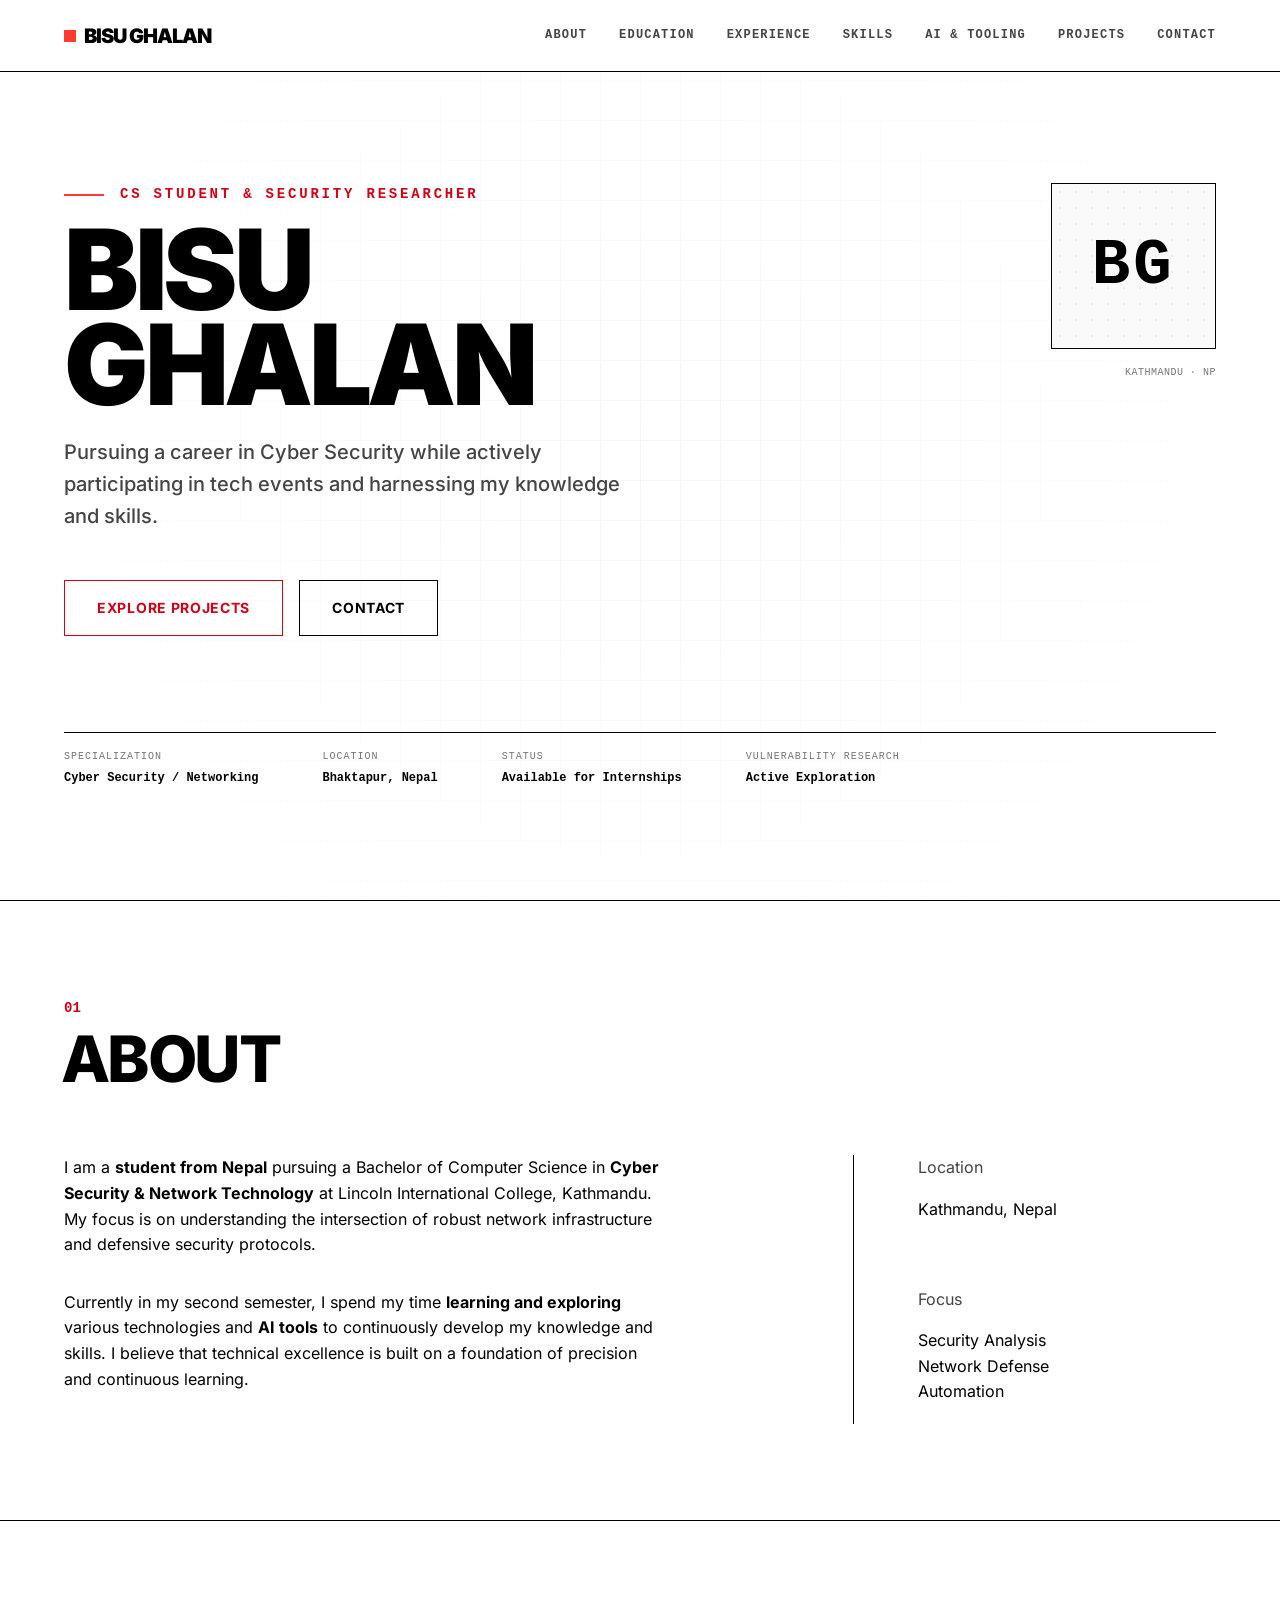
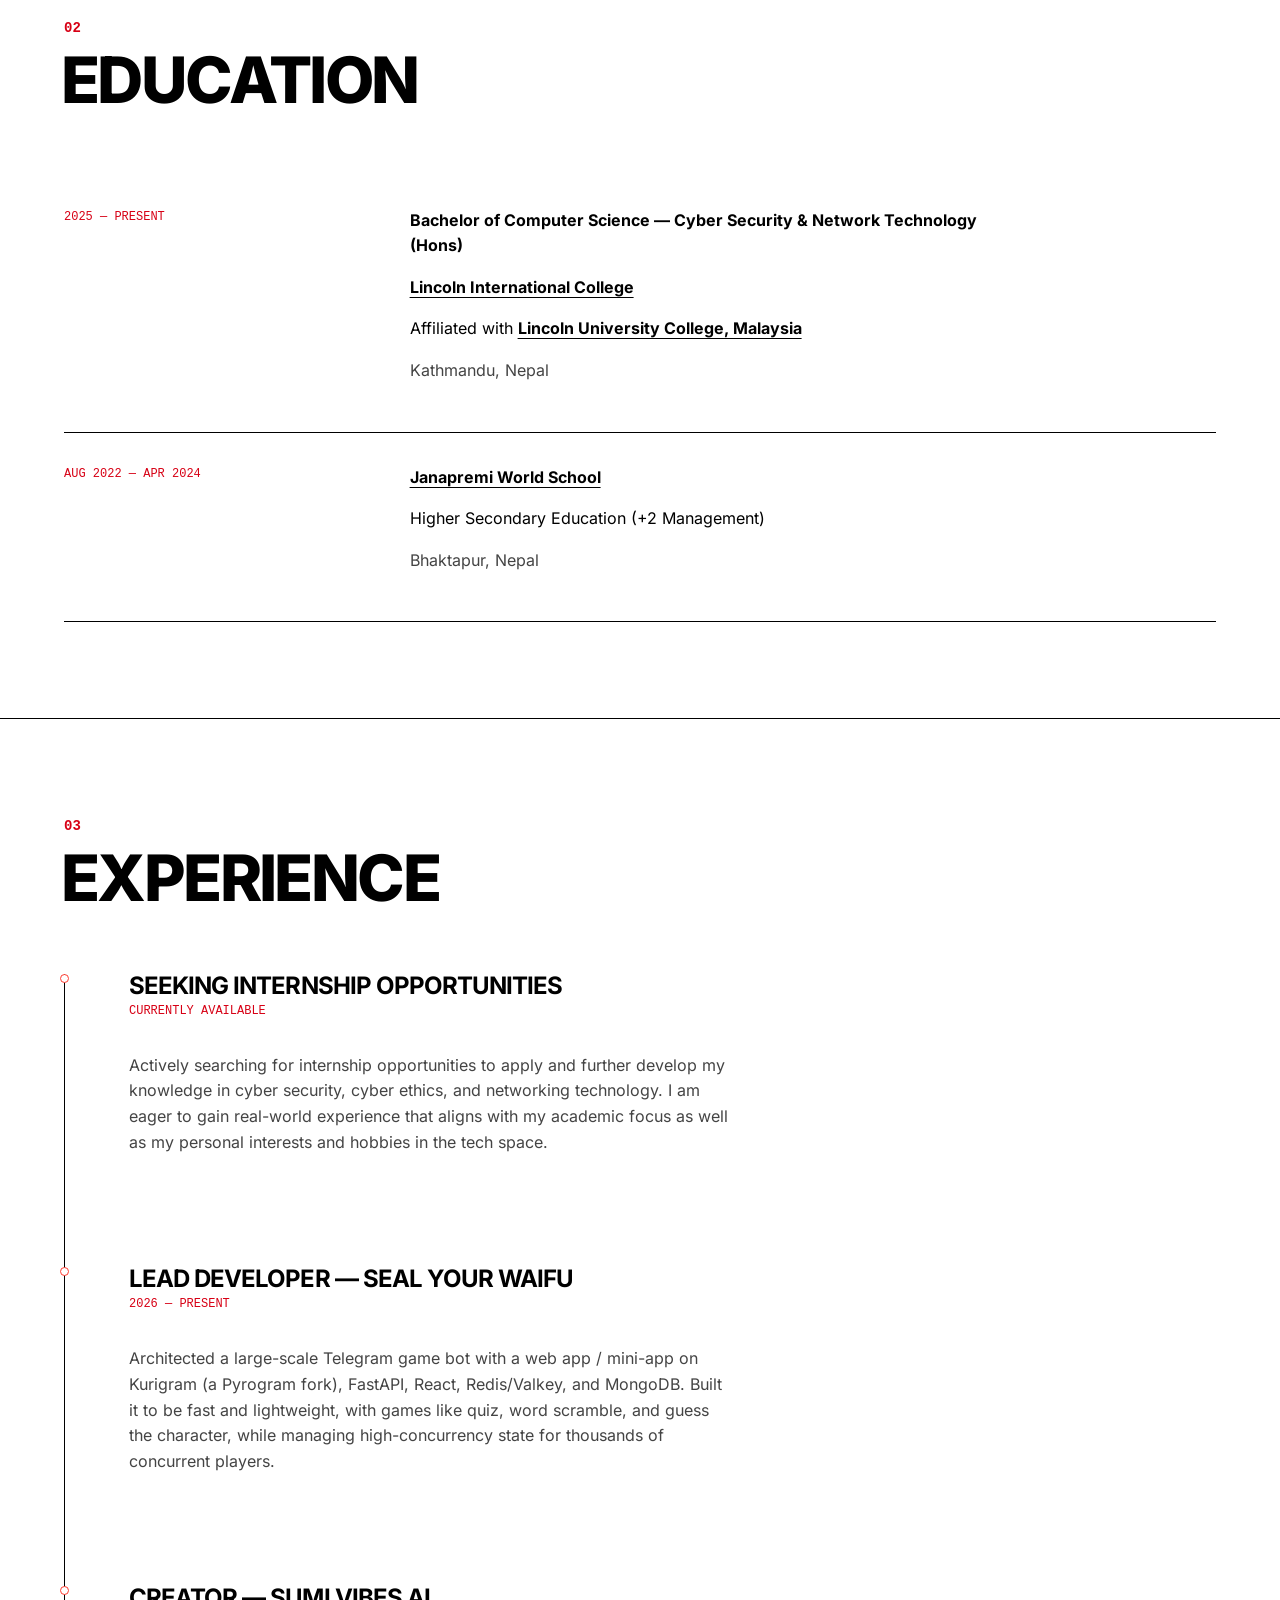
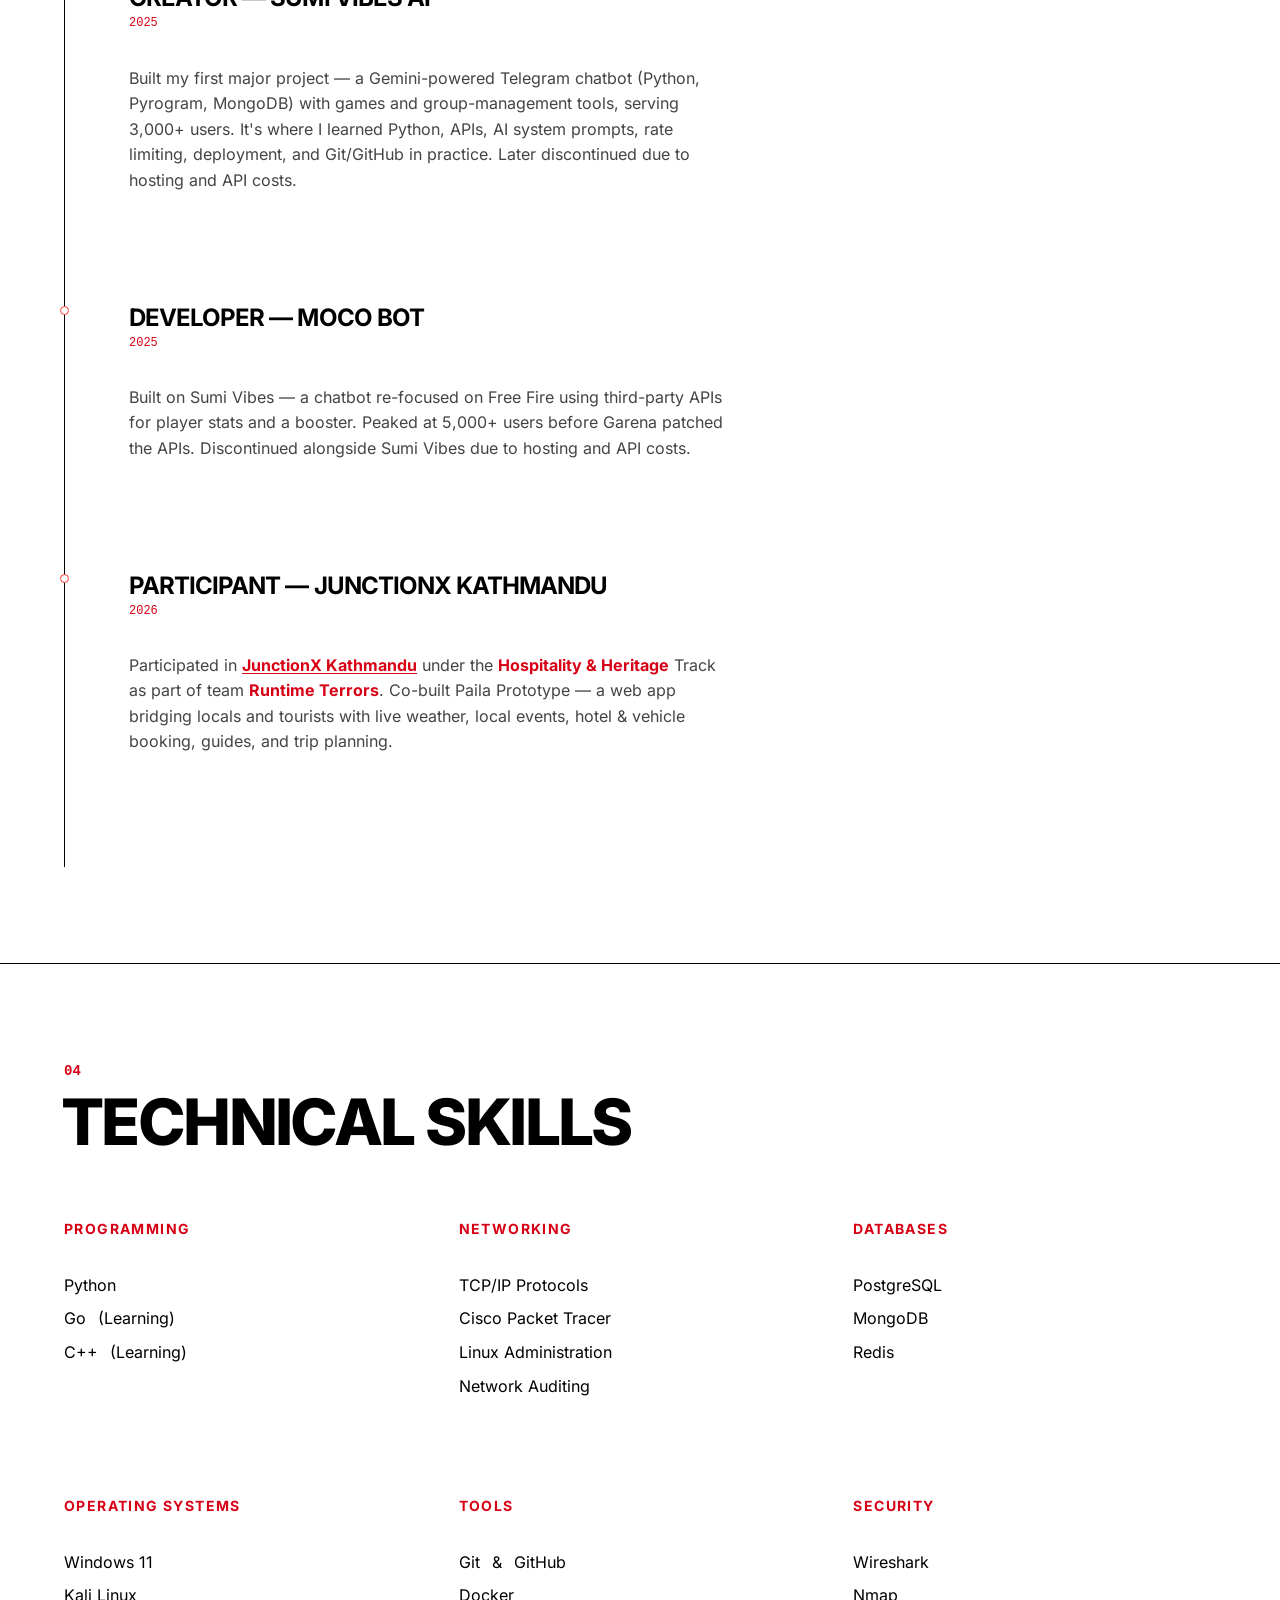
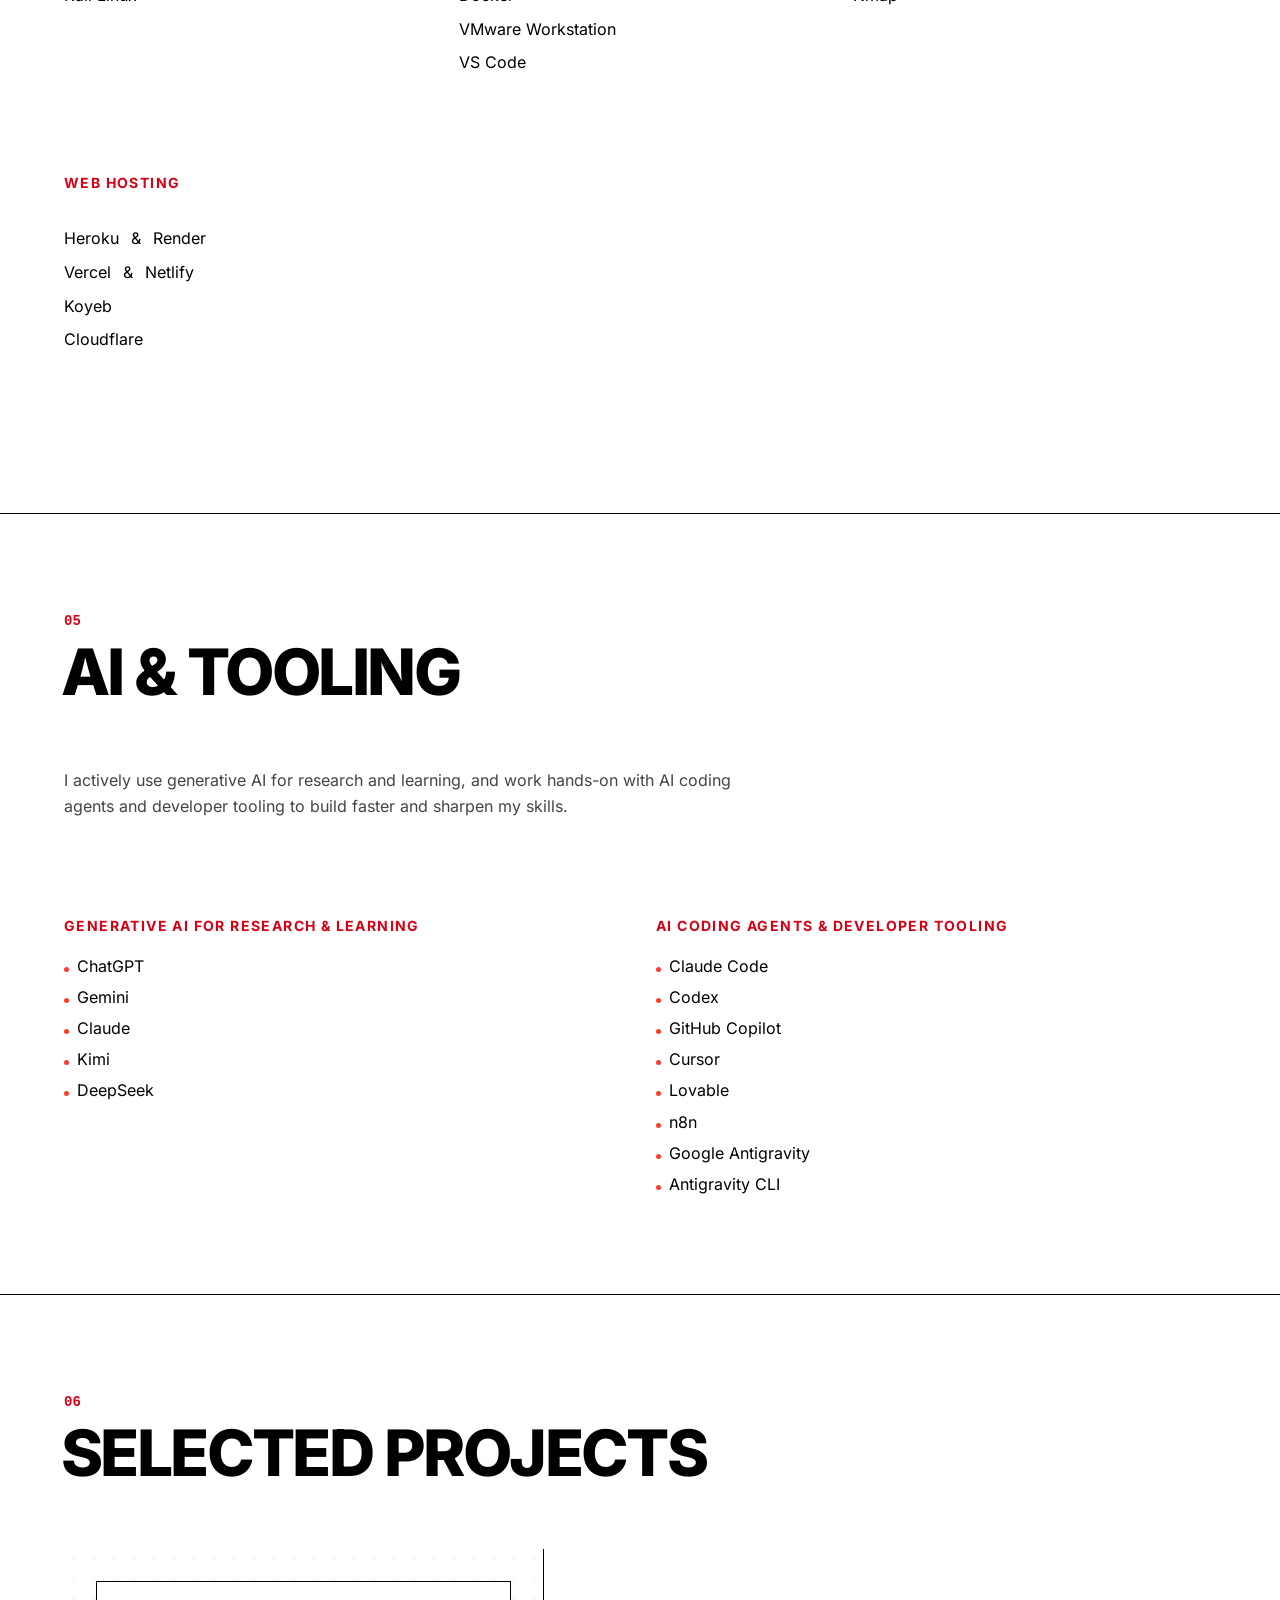
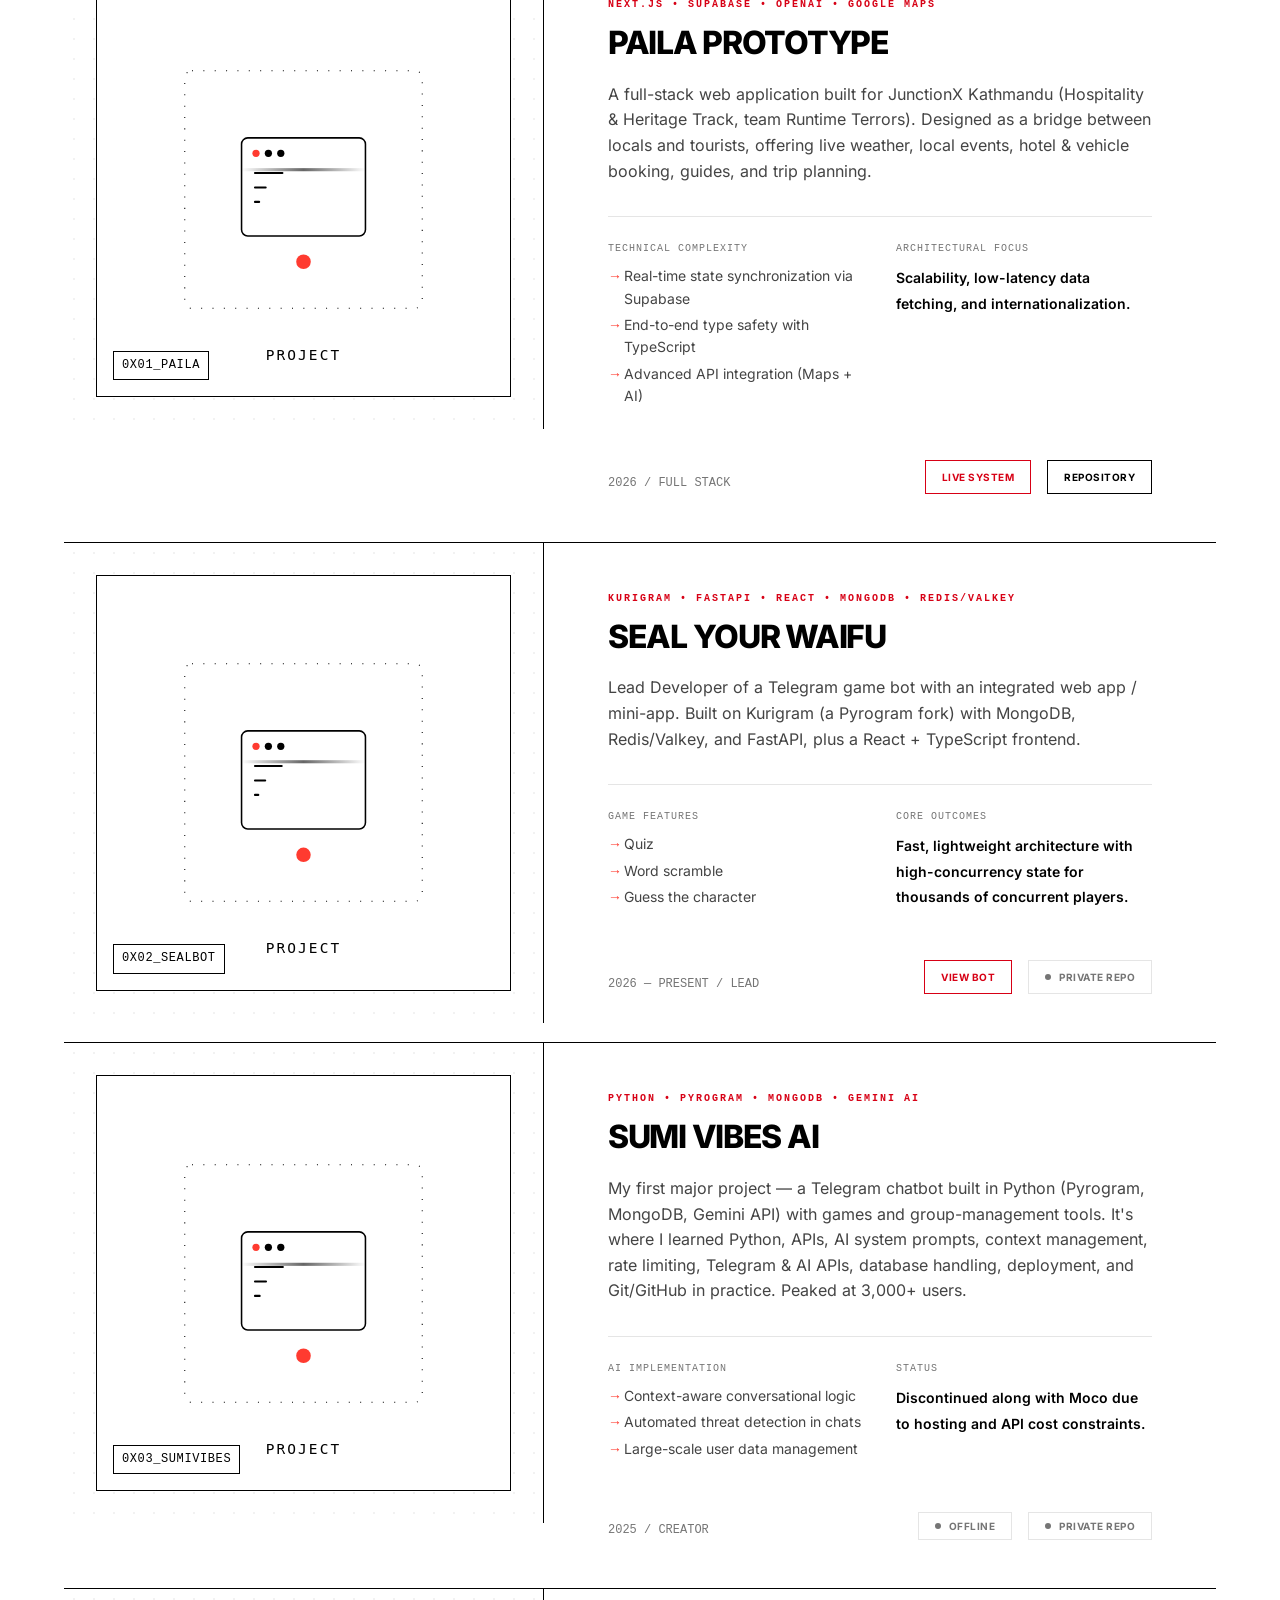
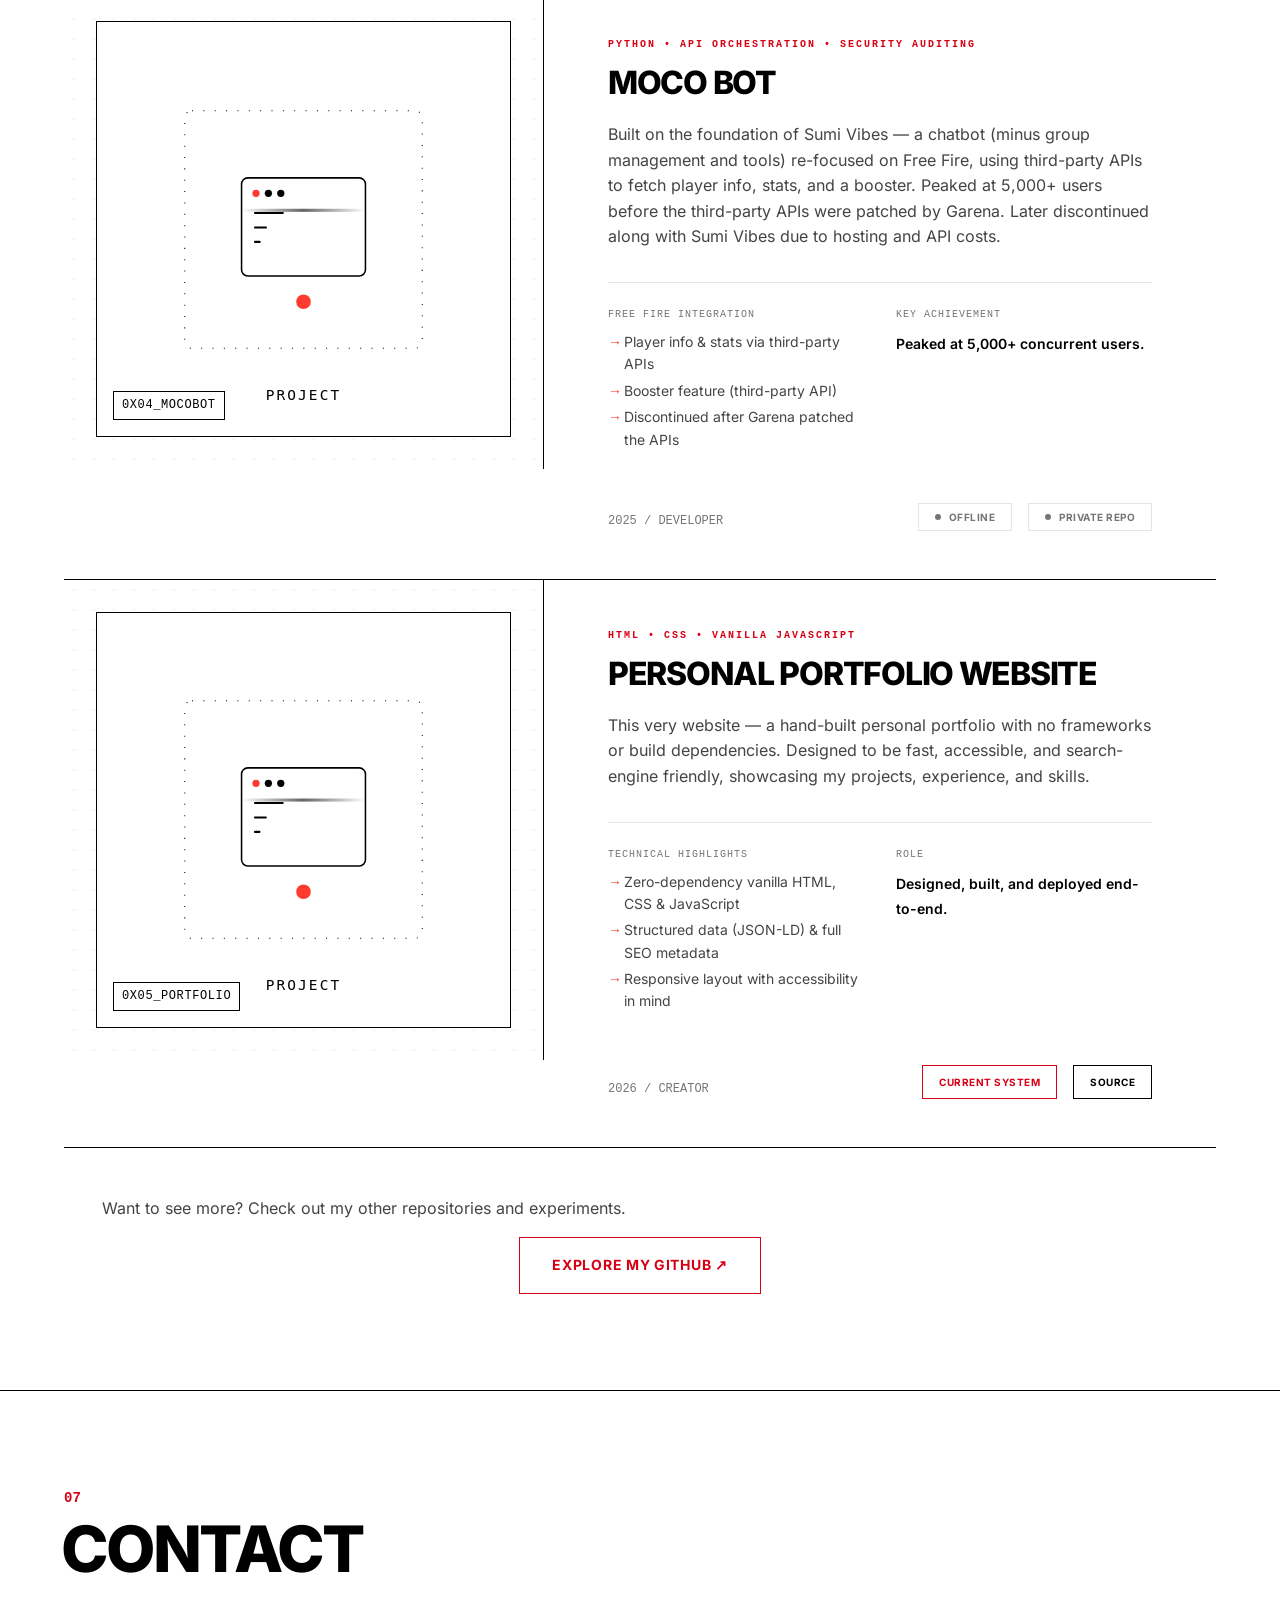
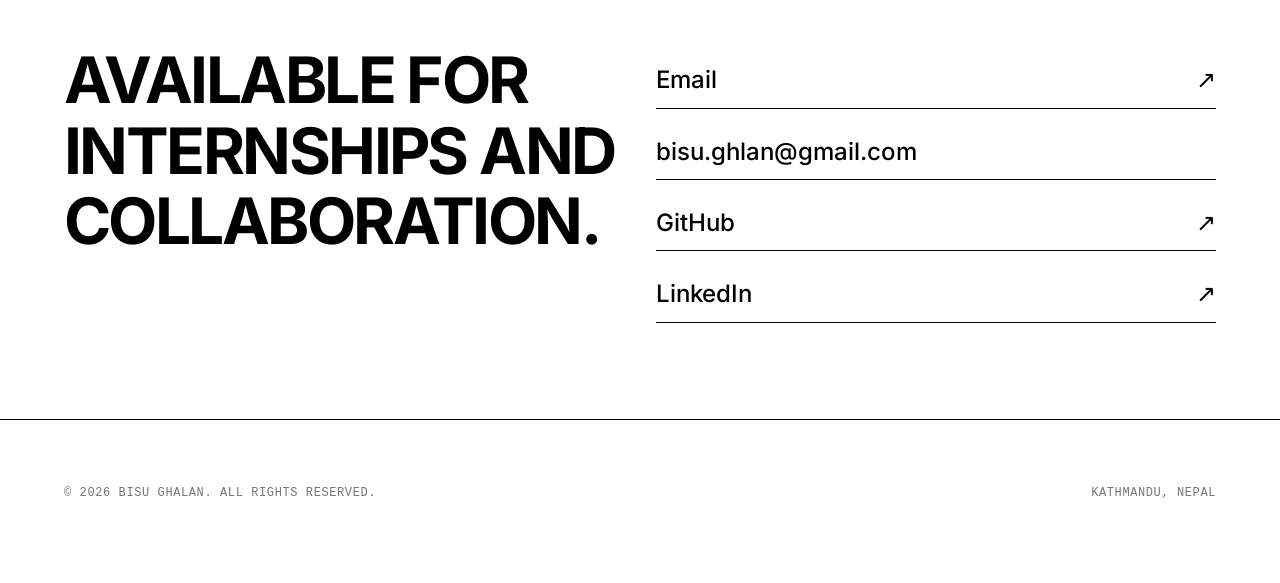
==== commit 02511d9b: "Add new AI tools to resources list: Cursor, Lovable, and n8n" ====
--- a/index.html
+++ b/index.html
@@ -530,6 +530,9 @@
               <li><a href="https://claude.com/claude-code" target="_blank" rel="noopener noreferrer">Claude Code</a></li>
               <li><a href="https://openai.com/codex/" target="_blank" rel="noopener noreferrer">Codex</a></li>
               <li><a href="https://github.com/features/copilot" target="_blank" rel="noopener noreferrer">GitHub Copilot</a></li>
+              <li><a href="https://cursor.com/" target="_blank" rel="noopener noreferrer">Cursor</a></li>
+              <li><a href="https://lovable.dev/" target="_blank" rel="noopener noreferrer">Lovable</a></li>
+              <li><a href="https://n8n.io/" target="_blank" rel="noopener noreferrer">n8n</a></li>
               <li><a href="https://developers.googleblog.com/en/introducing-anton/" target="_blank" rel="noopener noreferrer">Google Antigravity</a></li>
               <li><a href="https://developers.googleblog.com/en/introducing-anton/" target="_blank" rel="noopener noreferrer">Antigravity CLI</a></li>
             </ul>
--- a/assets/css/style.min.css
+++ b/assets/css/style.min.css
@@ -1 +1 @@
-:root{--clr-bg:#FFFFFF;--clr-surface:#FAFAFA;--clr-border:#000000;--clr-border-dim:#E5E5E5;--clr-shadow:rgba(0,0,0,0.05);--nav-shadow:rgba(0,0,0,0.10);--clr-text:#000000;--clr-muted:#444444;--clr-faint:#757575;--clr-grid:#F5F5F5;--clr-accent:#FF3B30;--clr-accent-text:#D70015;--clr-on-accent:#FFFFFF;--clr-green:#1FB574;--clr-pink:#FF4FA3;--clr-cyan:#1FB6CE;--font-display:"Inter",-apple-system,BlinkMacSystemFont,"Segoe UI",Roboto,Helvetica,Arial,sans-serif,"Apple Color Emoji","Segoe UI Emoji";--font-body:"Inter",-apple-system,BlinkMacSystemFont,"Segoe UI",Roboto,sans-serif;--font-mono:ui-monospace,"SF Mono","Fira Code","Menlo","Monaco","Consolas",monospace;--text-2xs:0.625rem;--text-xs:0.75rem;--text-sm:0.875rem;--text-base:1rem;--text-md:1.25rem;--text-lg:1.5rem;--text-xl:2rem;--text-2xl:clamp(2.5rem,6vw,4rem);--text-hero:clamp(2.75rem,9vw,7rem);--leading-body:1.6;--space-unit:0.5rem;--space-4:calc(var(--space-unit) * 0.5);--space-8:var(--space-unit);--space-16:calc(var(--space-unit) * 2);--space-24:calc(var(--space-unit) * 3);--space-32:calc(var(--space-unit) * 4);--space-48:calc(var(--space-unit) * 6);--space-64:calc(var(--space-unit) * 8);--space-96:calc(var(--space-unit) * 12);--space-160:calc(var(--space-unit) * 20);--space-xs:var(--space-8);--space-sm:var(--space-16);--space-md:var(--space-32);--space-lg:var(--space-64);--space-xl:var(--space-96);--space-xxl:var(--space-160);--border-width:1px;--container-max:1600px;--nav-h:72px;--grid-gutter:var(--space-32);--ease-swiss:cubic-bezier(0.25,0.1,0.25,1);--dur-fast:150ms;--dur-base:300ms;--dur-slow:500ms;}:root[data-theme="dark"]{--clr-bg:#0A0A0A;--clr-surface:#141414;--clr-border:#FFFFFF;--clr-border-dim:#2A2A2A;--clr-shadow:rgba(255,255,255,0.06);--nav-shadow:rgba(0,0,0,0.60);--clr-text:#FFFFFF;--clr-muted:#B5B5B5;--clr-faint:#8A8A8A;--clr-grid:#1A1A1A;--clr-accent:#FF453A;--clr-accent-text:#FF6B61;--clr-on-accent:#0A0A0A;--clr-green:#2FD08A;--clr-pink:#FF6FB5;--clr-cyan:#3FD3E8;}@media (prefers-color-scheme:dark){:root:not([data-theme="light"]){--clr-bg:#0A0A0A;--clr-surface:#141414;--clr-border:#FFFFFF;--clr-border-dim:#2A2A2A;--clr-shadow:rgba(255,255,255,0.06);--nav-shadow:rgba(0,0,0,0.60);--clr-text:#FFFFFF;--clr-muted:#B5B5B5;--clr-faint:#8A8A8A;--clr-grid:#1A1A1A;--clr-accent:#FF453A;--clr-accent-text:#FF6B61;--clr-on-accent:#0A0A0A;--clr-green:#2FD08A;--clr-pink:#FF6FB5;--clr-cyan:#3FD3E8;}}@font-face{font-family:"Inter";font-style:normal;font-weight:100 900;font-display:swap;src:url("../fonts/inter-latin.woff2") format("woff2");}*,*::before,*::after{box-sizing:border-box;margin:0;padding:0;}html{-webkit-text-size-adjust:100%;}body{min-height:100vh;min-height:100dvh;line-height:1.6;-webkit-font-smoothing:antialiased;-moz-osx-font-smoothing:grayscale;}img,picture,video,canvas,svg{display:block;max-width:100%;height:auto;}input,button,textarea,select{font:inherit;}p,h1,h2,h3,h4,h5,h6{overflow-wrap:break-word;}ul,ol{list-style:none;}a{color:inherit;text-decoration:none;}button{cursor:pointer;background:none;border:none;}:focus-visible{outline:2px solid var(--clr-accent);outline-offset:4px;}::selection{background:var(--clr-accent-text);color:var(--clr-on-accent);}html{scroll-behavior:smooth;font-size:100%;-webkit-text-size-adjust:100%;}body{background-color:var(--clr-bg);color:var(--clr-text);font-family:var(--font-body);font-size:var(--text-base);-webkit-font-smoothing:antialiased;-moz-osx-font-smoothing:grayscale;overflow-x:hidden;}h1,h2,h3,h4,h5,h6{font-family:var(--font-display);font-weight:800;line-height:1;letter-spacing:-0.04em;color:var(--clr-text);text-transform:uppercase;}p{max-width:60ch;margin-bottom:var(--space-16);}a{color:inherit;text-decoration:none;transition:color var(--dur-fast) var(--ease-swiss);outline:none;}a:focus-visible{outline:2px solid var(--clr-accent-text);outline-offset:4px;}.mono{font-family:var(--font-mono);font-size:var(--text-xs);letter-spacing:0.05em;text-transform:uppercase;}.container{width:100%;max-width:var(--container-max);margin-inline:auto;padding-inline:var(--space-lg);}.section{padding-block:var(--space-xl);border-top:var(--border-width) solid var(--clr-border);position:relative;}.section__header{margin-bottom:var(--space-lg);display:flex;flex-direction:column;gap:var(--space-8);}.section__num{font-family:var(--font-mono);font-size:var(--text-sm);color:var(--clr-accent-text);font-weight:700;}.section__title{font-size:var(--text-2xl);margin-left:-0.05em;}.btn{display:inline-flex;align-items:center;justify-content:center;padding:1rem 2rem;font-family:var(--font-display);font-size:var(--text-sm);font-weight:700;text-transform:uppercase;letter-spacing:0.05em;background-color:transparent;border:var(--border-width) solid var(--clr-text);color:var(--clr-text);cursor:pointer;transition:background-color var(--dur-fast) var(--ease-swiss),color var(--dur-fast) var(--ease-swiss),border-color var(--dur-fast) var(--ease-swiss);position:relative;overflow:hidden;}.btn:hover{background-color:var(--clr-text);color:var(--clr-bg);}.btn--accent{border-color:var(--clr-accent-text);color:var(--clr-accent-text);}.btn--accent:hover{background-color:var(--clr-accent-text);border-color:var(--clr-accent-text);color:var(--clr-on-accent);}.btn--disabled{opacity:0.5;cursor:not-allowed;pointer-events:none;}.tag{display:inline-flex;align-items:center;gap:var(--space-8);padding:0.5rem 1rem;font-family:var(--font-display);font-size:var(--text-2xs);font-weight:700;text-transform:uppercase;letter-spacing:0.05em;border:var(--border-width) solid var(--clr-border-dim);color:var(--clr-faint);background:transparent;line-height:1;}.tag::before{content:"";width:6px;height:6px;border-radius:50%;background:var(--clr-faint);}.tag--accent::before{background:var(--clr-accent);}.reveal{opacity:0;transform:translateY(30px);transition:opacity var(--dur-base) var(--ease-swiss),transform var(--dur-base) var(--ease-swiss);}.reveal.visible{opacity:1;transform:translateY(0);}@media (prefers-reduced-motion:reduce){.reveal{opacity:1;transform:none;transition:none;}html{scroll-behavior:auto;}}::-webkit-scrollbar{width:10px;}::-webkit-scrollbar-track{background:var(--clr-bg);}::-webkit-scrollbar-thumb{background:var(--clr-text);border:3px solid var(--clr-bg);}.text-muted{color:var(--clr-muted);}.text-center{text-align:center;}.mb-16{margin-bottom:var(--space-16);}.mb-sm{margin-bottom:var(--space-sm);}.mb-lg{margin-bottom:var(--space-lg);}.mt-48{margin-top:var(--space-48);}.sr-only{position:absolute;width:1px;height:1px;padding:0;margin:-1px;overflow:hidden;clip:rect(0,0,0,0);white-space:nowrap;border:0;}.sr-only-focusable:focus,.sr-only-focusable:focus-within{position:fixed;top:0;left:0;width:auto;height:auto;margin:0;padding:1rem;overflow:visible;clip:auto;clip-path:none;white-space:normal;background:var(--clr-bg);color:var(--clr-text);outline:2px solid var(--clr-accent-text);z-index:10000;}.scroll-progress-container{position:fixed;top:0;left:0;width:100%;height:2px;background:transparent;z-index:1100;}.scroll-progress-bar{height:100%;width:0%;background:var(--clr-accent);transition:width 0.1s linear;}.nav{position:fixed;top:0;left:0;right:0;z-index:1000;height:calc(var(--nav-h) + env(safe-area-inset-top));padding-top:env(safe-area-inset-top);background:var(--clr-bg);border-bottom:var(--border-width) solid var(--clr-border);display:flex;align-items:center;transition:transform var(--dur-base) var(--ease-swiss);}.nav--hidden{transform:translateY(-100%);}.nav .container{display:flex;align-items:center;justify-content:space-between;}.nav__brand{font-family:var(--font-display);font-size:var(--text-md);font-weight:900;color:var(--clr-text);letter-spacing:-0.05em;text-transform:uppercase;display:flex;align-items:center;gap:var(--space-8);}.nav__brand::before{content:"";display:block;width:12px;height:12px;background:var(--clr-accent);}.nav__links{display:flex;align-items:center;gap:var(--space-32);margin-left:auto;}.nav__links a{font-family:var(--font-mono);font-size:var(--text-xs);font-weight:600;text-transform:uppercase;letter-spacing:0.1em;color:var(--clr-muted);position:relative;}.nav__links a::after{content:"";position:absolute;bottom:-4px;left:0;width:100%;height:1px;background:var(--clr-accent);transform:scaleX(0);transform-origin:right;transition:transform var(--dur-fast) var(--ease-swiss);}.nav__links a:hover::after,.nav__links a.active::after{transform:scaleX(1);transform-origin:left;}.nav__links a:hover,.nav__links a.active{color:var(--clr-text);}.nav__toggle{display:none;width:44px;height:44px;flex-direction:column;justify-content:center;align-items:center;cursor:pointer;background:none;border:none;z-index:1001;}.nav__toggle span{display:block;width:20px;height:2px;background:var(--clr-text);margin-bottom:4px;transition:transform var(--dur-base) var(--ease-swiss),opacity var(--dur-base) var(--ease-swiss);}.nav__toggle.open span:nth-child(1){transform:translateY(6px) rotate(45deg);}.nav__toggle.open span:nth-child(2){opacity:0;}.nav__toggle.open span:nth-child(3){transform:translateY(-6px) rotate(-45deg);}@media (min-width:769px) and (max-width:1024px){.nav__links{gap:var(--space-16);}}@media (max-width:768px){.nav__links{display:none;}.nav__links.open{display:flex;}.nav__toggle{display:flex;}}.hero{min-height:100vh;min-height:100dvh;padding-top:calc(var(--nav-h) + var(--space-xl) + env(safe-area-inset-top));padding-bottom:var(--space-xl);display:flex;align-items:center;background-color:var(--clr-bg);position:relative;overflow:hidden;}.hero::after{content:"";position:absolute;top:0;left:0;right:0;bottom:0;background-image:linear-gradient(to right,var(--clr-grid) 1px,transparent 1px),linear-gradient(to bottom,var(--clr-grid) 1px,transparent 1px);background-size:40px 40px;mask-image:radial-gradient(circle at 50% 50%,black,transparent 80%);pointer-events:none;z-index:0;}.hero__inner{width:100%;position:relative;z-index:1;display:grid;grid-template-columns:repeat(12,1fr);gap:var(--grid-gutter);}.hero__content{grid-column:1 / span 10;}.hero__avatar{grid-column:11 / span 2;align-self:start;display:flex;flex-direction:column;align-items:flex-end;gap:var(--space-16);}.hero__avatar-frame{width:100%;aspect-ratio:1 / 1;border:var(--border-width) solid var(--clr-text);background-color:var(--clr-surface);display:flex;align-items:center;justify-content:center;position:relative;overflow:hidden;}.hero__avatar-frame::before{content:"";position:absolute;inset:0;opacity:0.06;background-image:radial-gradient(var(--clr-text) 1px,transparent 1px);background-size:16px 16px;}.hero__avatar-frame .mono{font-size:var(--text-2xl);font-weight:700;color:var(--clr-text);letter-spacing:0.05em;}.hero__avatar-caption{font-size:var(--text-2xs);color:var(--clr-faint);}.hero__name{font-family:var(--font-display);font-size:var(--text-hero);line-height:0.85;font-weight:900;text-transform:uppercase;letter-spacing:-0.04em;margin-bottom:var(--space-24);color:var(--clr-text);word-break:break-word;}.hero__title{font-family:var(--font-mono);font-size:var(--text-sm);font-weight:700;color:var(--clr-accent-text);text-transform:uppercase;letter-spacing:0.2em;margin-bottom:var(--space-16);display:flex;align-items:center;gap:var(--space-16);}.hero__title::before{content:"";width:40px;height:2px;background:var(--clr-accent);}.hero__summary{font-size:var(--text-md);line-height:var(--leading-body);color:var(--clr-muted);max-width:45ch;margin-bottom:var(--space-48);font-weight:500;}.hero__meta{grid-column:1 / span 12;margin-top:var(--space-64);display:flex;gap:var(--space-64);border-top:var(--border-width) solid var(--clr-text);padding-top:var(--space-16);}.hero__meta-item{display:flex;flex-direction:column;gap:var(--space-4);}.hero__meta-label{font-family:var(--font-mono);font-size:var(--text-2xs);color:var(--clr-faint);text-transform:uppercase;letter-spacing:0.1em;}.hero__meta-value{font-family:var(--font-mono);font-size:var(--text-xs);font-weight:700;color:var(--clr-text);}.hero__links{display:flex;gap:var(--space-16);}@media (max-width:1024px){.hero__content{grid-column:1 / span 12;}.hero__avatar{display:none;}.hero__meta{flex-wrap:wrap;gap:var(--space-32);}}@media (max-width:768px){.hero{padding-top:calc(var(--nav-h) + var(--space-lg) + env(safe-area-inset-top));}.hero__meta{gap:var(--space-16);}.hero__meta-item{width:calc(50% - var(--space-16));}}.about__grid{display:grid;grid-template-columns:repeat(12,1fr);gap:var(--grid-gutter);}.about__bio{grid-column:span 8;}.about__bio p{font-size:var(--text-base);line-height:var(--leading-body);color:var(--clr-text);margin-bottom:var(--space-md);}.about__bio b,.about__bio em,.about__bio strong{color:var(--clr-text);font-weight:700;font-style:normal;}.about__sidebar{grid-column:span 4;padding-left:var(--space-lg);border-left:1px solid var(--clr-border);}@media (max-width:768px){.about__bio,.about__sidebar{grid-column:1 / -1;}.about__sidebar{padding-left:0;border-left:none;border-top:1px solid var(--clr-border);padding-top:var(--space-lg);}}.edu__meta{display:grid;grid-template-columns:repeat(12,1fr);gap:var(--grid-gutter);}.edu__table-wrapper{grid-column:span 12;}.edu__table{width:100%;border-collapse:collapse;}.edu__table tr{border-bottom:1px solid var(--clr-border);}.edu__table td{padding-block:var(--space-md);vertical-align:top;}.edu__table td:first-child{width:30%;font-family:var(--font-mono);font-size:var(--text-xs);color:var(--clr-accent-text);text-transform:uppercase;}.edu__table td:last-child{font-size:var(--text-base);color:var(--clr-text);}.edu__table a{color:var(--clr-text);font-weight:700;text-decoration:underline;text-underline-offset:4px;}.edu__table a:hover{color:var(--clr-accent);}@media (max-width:768px){.edu__table td{display:block;width:100% !important;padding-bottom:0;}.edu__table td:last-child{padding-top:var(--space-xs);padding-bottom:var(--space-md);}}.exp__list{display:flex;flex-direction:column;gap:0;border-left:1px solid var(--clr-border);}.exp__card{position:relative;padding-left:var(--space-lg);padding-bottom:var(--space-xl);}.exp__card::before{content:'';position:absolute;left:-5px;top:0;width:9px;height:9px;background-color:var(--clr-bg);border:1px solid var(--clr-accent);border-radius:50%;}.exp__title{font-size:var(--text-lg);font-weight:700;text-transform:uppercase;margin-bottom:0.25rem;}.exp__date{font-family:var(--font-mono);font-size:var(--text-xs);color:var(--clr-accent-text);text-transform:uppercase;margin-bottom:var(--space-md);display:block;}.exp__desc{font-size:var(--text-base);color:var(--clr-muted);max-width:60ch;}.exp__desc strong{color:var(--clr-accent-text);font-weight:700;}.exp__desc a{color:var(--clr-accent-text);font-weight:700;text-decoration:underline;text-underline-offset:2px;}.exp__desc a:hover{color:var(--clr-accent);}.skills__grid{display:grid;grid-template-columns:repeat(12,1fr);gap:var(--grid-gutter);}.skills__group{grid-column:span 4;margin-bottom:var(--space-lg);}.skills__group-title{font-family:var(--font-display);font-size:var(--text-sm);font-weight:700;text-transform:uppercase;letter-spacing:0.1em;color:var(--clr-accent-text);margin-bottom:var(--space-md);display:block;}.skills__list{list-style:none;display:flex;flex-direction:column;gap:0.5rem;}.skills__list li{font-family:var(--font-body);font-size:var(--text-base);font-weight:400;color:var(--clr-text);display:flex;align-items:center;gap:0.75rem;}@media (max-width:1024px){.skills__group{grid-column:span 6;}}@media (max-width:768px){.skills__group{grid-column:span 12;}}.ai__intro{grid-column:1 / -1;font-size:var(--text-base);color:var(--clr-muted);max-width:70ch;margin-bottom:var(--space-xl);}.ai__grid{display:grid;grid-template-columns:repeat(12,1fr);gap:var(--grid-gutter);}.ai__group{grid-column:span 6;margin-bottom:var(--space-lg);}.ai__group-title{font-family:var(--font-display);font-size:var(--text-sm);font-weight:700;text-transform:uppercase;letter-spacing:0.1em;color:var(--clr-accent-text);margin-bottom:var(--space-md);display:block;}.ai__list{list-style:none;display:flex;flex-direction:column;gap:0.5rem;}.ai__list li{font-family:var(--font-body);font-size:var(--text-base);font-weight:400;color:var(--clr-text);display:flex;align-items:center;gap:0.75rem;}.ai__list a{color:var(--clr-text);text-decoration:none;}.ai__list a:hover{color:var(--clr-accent-text);}.projects__list{display:flex;flex-direction:column;}.project-item{display:grid;grid-template-columns:repeat(12,1fr);border-bottom:var(--border-width) solid var(--clr-border);transition:background-color var(--dur-base) var(--ease-swiss);}.project-item:hover{background-color:var(--clr-surface);}.project-item__image-container{grid-column:1 / span 5;aspect-ratio:1 / 1;border-right:var(--border-width) solid var(--clr-border);padding:var(--space-32);display:flex;align-items:center;justify-content:center;background-color:var(--clr-bg);position:relative;overflow:hidden;}.project-item__image-container::before{content:"";position:absolute;inset:0;opacity:0.05;background-image:radial-gradient(var(--clr-text) 1px,transparent 1px);background-size:20px 20px;}.project-item__image{width:100%;height:100%;border:var(--border-width) solid var(--clr-text);background-color:var(--clr-bg);display:flex;align-items:center;justify-content:center;position:relative;z-index:1;transition:transform var(--dur-slow) var(--ease-swiss);}.project-item__image img{width:100%;height:100%;object-fit:contain;display:block;}.project-item__image-label{position:absolute;left:var(--space-16);bottom:var(--space-16);background:var(--clr-bg);padding:0.25rem 0.5rem;border:var(--border-width) solid var(--clr-border);z-index:2;}.project-item:hover .project-item__image{transform:scale(0.98) rotate(-1deg);}.project-item__content{grid-column:6 / span 7;padding:var(--space-48) var(--space-64);display:flex;flex-direction:column;}.project-item__tagline{font-family:var(--font-mono);font-size:var(--text-2xs);color:var(--clr-accent-text);text-transform:uppercase;letter-spacing:0.2em;margin-bottom:var(--space-16);font-weight:700;}.project-item__title{font-size:var(--text-xl);line-height:0.9;margin-bottom:var(--space-24);letter-spacing:-0.04em;}.project-item__description{font-size:var(--text-base);color:var(--clr-muted);margin-bottom:var(--space-32);line-height:var(--leading-body);}.project-details{display:grid;grid-template-columns:1fr 1fr;gap:var(--space-32);margin-bottom:var(--space-48);border-top:1px solid var(--clr-border-dim);padding-top:var(--space-24);}.detail-group__label{font-family:var(--font-mono);font-size:var(--text-2xs);color:var(--clr-faint);text-transform:uppercase;letter-spacing:0.1em;margin-bottom:var(--space-8);display:block;}.detail-group__value{font-size:var(--text-sm);font-weight:600;color:var(--clr-text);}.detail-list{list-style:none;font-size:var(--text-sm);color:var(--clr-muted);}.detail-list li{position:relative;padding-left:var(--space-16);margin-bottom:var(--space-4);}.detail-list li::before{content:"→";position:absolute;left:0;color:var(--clr-accent);}.project-item__meta{margin-top:auto;display:flex;justify-content:space-between;align-items:flex-end;}.project-item__year{font-family:var(--font-mono);font-size:var(--text-xs);color:var(--clr-faint);}.project-item__links{display:flex;gap:var(--space-16);}.project-item__links .btn{padding:0.5rem 1rem;font-size:var(--text-2xs);}@media (max-width:1200px){.project-item__content{padding:var(--space-32) var(--space-48);}}@media (max-width:1024px){.project-item{grid-template-columns:1fr;}.project-item__image-container{border-right:none;border-bottom:var(--border-width) solid var(--clr-border);aspect-ratio:16 / 9;}.project-item__content{grid-column:1 / span 1;}}@media (max-width:768px){.project-details{grid-template-columns:1fr;gap:var(--space-24);}.project-item__content{padding:var(--space-32) var(--space-16);}.project-item__links .btn{min-height:44px;padding:0.75rem 1.25rem;font-size:var(--text-xs);}}@media (max-width:480px){.project-item__meta{flex-wrap:wrap;gap:var(--space-16);}.project-item__links{width:100%;}}.contact__inner{display:grid;grid-template-columns:repeat(12,1fr);gap:var(--grid-gutter);}.contact__line{grid-column:span 6;font-family:var(--font-display);font-size:var(--text-2xl);line-height:1.1;font-weight:700;text-transform:uppercase;letter-spacing:-0.04em;overflow-wrap:break-word;}.contact__links{grid-column:span 6;display:flex;flex-direction:column;gap:var(--space-sm);padding-top:0.5rem;}.contact__links a{font-family:var(--font-display);font-size:var(--text-lg);font-weight:500;color:var(--clr-text);border-bottom:1px solid var(--clr-border);padding-block:0.5rem;display:flex;justify-content:space-between;align-items:center;transition:color var(--dur-fast) var(--ease-swiss),border-color var(--dur-fast) var(--ease-swiss);}.contact__links a:hover{color:var(--clr-accent);border-color:var(--clr-accent);}.contact__copy{font-family:var(--font-display);font-size:var(--text-lg);font-weight:500;color:var(--clr-text);border-bottom:1px solid var(--clr-border);padding-block:0.5rem;display:flex;justify-content:space-between;align-items:center;gap:var(--space-16);background:none;cursor:pointer;text-align:left;transition:color var(--dur-fast) var(--ease-swiss),border-color var(--dur-fast) var(--ease-swiss);}.contact__copy:hover{color:var(--clr-accent);border-color:var(--clr-accent);}.contact__copy-status{font-family:var(--font-mono);font-size:var(--text-2xs);text-transform:uppercase;letter-spacing:0.1em;color:var(--clr-accent-text);}@media (max-width:768px){.contact__line,.contact__links{grid-column:span 12;}.contact__line{font-size:var(--text-xl);}}.footer{padding-block:var(--space-lg);border-top:1px solid var(--clr-border);background:var(--clr-bg);}.footer .container{display:flex;justify-content:space-between;align-items:center;}.footer__note{font-family:var(--font-mono);font-size:var(--text-xs);color:var(--clr-faint);text-transform:uppercase;letter-spacing:0.05em;}@media (max-width:768px){.footer .container{flex-direction:column;gap:var(--space-sm);align-items:flex-start;}}.to-top{position:fixed;right:var(--space-24);bottom:var(--space-24);width:48px;height:48px;display:flex;align-items:center;justify-content:center;font-size:var(--text-lg);font-weight:700;color:var(--clr-on-accent);background:var(--clr-accent-text);border:none;border-radius:50%;cursor:pointer;z-index:1050;box-shadow:0 8px 24px -8px var(--nav-shadow);opacity:0;transform:translateY(12px);transition:opacity var(--dur-base) var(--ease-swiss),transform var(--dur-base) var(--ease-swiss),background-color var(--dur-fast) var(--ease-swiss);}.to-top:not([hidden]){opacity:1;transform:translateY(0);}.to-top:hover{background:var(--clr-accent);}.to-top:focus-visible{outline:2px solid var(--clr-accent-text);outline-offset:4px;}@media (prefers-reduced-motion:reduce){.to-top{transition:opacity var(--dur-fast) var(--ease-swiss);transform:none;}}@media (min-width:1600px){:root{--space-unit:0.625rem;}}@media (max-width:1024px){:root{--space-lg:var(--space-48);--space-xl:var(--space-64);--space-xxl:var(--space-96);}.container{padding-inline:var(--space-32);}.section__title{font-size:var(--text-xl);}}@media (max-width:768px){:root{--nav-h:64px;--space-lg:var(--space-32);--space-xl:var(--space-48);--space-xxl:var(--space-64);}.container{padding-inline:var(--space-16);}.hero__inner,.about__grid,.skills__grid,.ai__grid,.edu__meta,.contact__inner{grid-template-columns:1fr;}.nav__links{position:fixed;top:0;right:0;width:100%;height:100vh;height:100dvh;background:var(--clr-bg);flex-direction:column;justify-content:center;align-items:center;gap:var(--space-32);padding-top:calc(var(--nav-h) + env(safe-area-inset-top));padding-bottom:env(safe-area-inset-bottom);padding-inline:env(safe-area-inset-left) env(safe-area-inset-right);transform:translateX(100%);transition:transform var(--dur-base) var(--ease-swiss);z-index:999;}.nav__links.open{transform:translateX(0);}.nav__links a{font-size:var(--text-lg);font-weight:800;padding:var(--space-8) var(--space-16);}.section{padding-block:var(--space-lg);}.section__title{font-size:var(--text-lg);}}@media (max-width:480px){.hero__links{flex-direction:column;width:100%;}.hero__links .btn{width:100%;}}@media (max-height:500px) and (orientation:landscape){.hero{min-height:auto;}}@media (max-width:768px) and (max-height:500px) and (orientation:landscape){.nav__links{flex-direction:row;flex-wrap:wrap;align-content:center;gap:var(--space-16);padding-block:calc(var(--nav-h) + env(safe-area-inset-top)) var(--space-16);}.nav__links a{font-size:var(--text-md);}}+:root{--clr-bg:#FFFFFF;--clr-surface:#FAFAFA;--clr-border:#000000;--clr-border-dim:#E5E5E5;--clr-shadow:rgba(0,0,0,0.05);--nav-shadow:rgba(0,0,0,0.10);--clr-text:#000000;--clr-muted:#444444;--clr-faint:#757575;--clr-grid:#F5F5F5;--clr-accent:#FF3B30;--clr-accent-text:#D70015;--clr-on-accent:#FFFFFF;--clr-green:#1FB574;--clr-pink:#FF4FA3;--clr-cyan:#1FB6CE;--font-display:"Inter",-apple-system,BlinkMacSystemFont,"Segoe UI",Roboto,Helvetica,Arial,sans-serif,"Apple Color Emoji","Segoe UI Emoji";--font-body:"Inter",-apple-system,BlinkMacSystemFont,"Segoe UI",Roboto,sans-serif;--font-mono:ui-monospace,"SF Mono","Fira Code","Menlo","Monaco","Consolas",monospace;--text-2xs:0.625rem;--text-xs:0.75rem;--text-sm:0.875rem;--text-base:1rem;--text-md:1.25rem;--text-lg:1.5rem;--text-xl:2rem;--text-2xl:clamp(2.5rem,6vw,4rem);--text-hero:clamp(2.75rem,9vw,7rem);--leading-body:1.6;--space-unit:0.5rem;--space-4:calc(var(--space-unit) * 0.5);--space-8:var(--space-unit);--space-16:calc(var(--space-unit) * 2);--space-24:calc(var(--space-unit) * 3);--space-32:calc(var(--space-unit) * 4);--space-48:calc(var(--space-unit) * 6);--space-64:calc(var(--space-unit) * 8);--space-96:calc(var(--space-unit) * 12);--space-160:calc(var(--space-unit) * 20);--space-xs:var(--space-8);--space-sm:var(--space-16);--space-md:var(--space-32);--space-lg:var(--space-64);--space-xl:var(--space-96);--space-xxl:var(--space-160);--border-width:1px;--container-max:1600px;--nav-h:72px;--grid-gutter:var(--space-32);--ease-swiss:cubic-bezier(0.25,0.1,0.25,1);--dur-fast:150ms;--dur-base:300ms;--dur-slow:500ms;}:root[data-theme="dark"]{--clr-bg:#0A0A0A;--clr-surface:#141414;--clr-border:#FFFFFF;--clr-border-dim:#2A2A2A;--clr-shadow:rgba(255,255,255,0.06);--nav-shadow:rgba(0,0,0,0.60);--clr-text:#FFFFFF;--clr-muted:#B5B5B5;--clr-faint:#8A8A8A;--clr-grid:#1A1A1A;--clr-accent:#FF453A;--clr-accent-text:#FF6B61;--clr-on-accent:#0A0A0A;--clr-green:#2FD08A;--clr-pink:#FF6FB5;--clr-cyan:#3FD3E8;}@media (prefers-color-scheme:dark){:root:not([data-theme="light"]){--clr-bg:#0A0A0A;--clr-surface:#141414;--clr-border:#FFFFFF;--clr-border-dim:#2A2A2A;--clr-shadow:rgba(255,255,255,0.06);--nav-shadow:rgba(0,0,0,0.60);--clr-text:#FFFFFF;--clr-muted:#B5B5B5;--clr-faint:#8A8A8A;--clr-grid:#1A1A1A;--clr-accent:#FF453A;--clr-accent-text:#FF6B61;--clr-on-accent:#0A0A0A;--clr-green:#2FD08A;--clr-pink:#FF6FB5;--clr-cyan:#3FD3E8;}}@font-face{font-family:"Inter";font-style:normal;font-weight:100 900;font-display:swap;src:url("../fonts/inter-latin.woff2") format("woff2");}*,*::before,*::after{box-sizing:border-box;margin:0;padding:0;}html{-webkit-text-size-adjust:100%;}body{min-height:100vh;min-height:100dvh;line-height:1.6;-webkit-font-smoothing:antialiased;-moz-osx-font-smoothing:grayscale;}img,picture,video,canvas,svg{display:block;max-width:100%;height:auto;}input,button,textarea,select{font:inherit;}p,h1,h2,h3,h4,h5,h6{overflow-wrap:break-word;}ul,ol{list-style:none;}a{color:inherit;text-decoration:none;}button{cursor:pointer;background:none;border:none;}:focus-visible{outline:2px solid var(--clr-accent);outline-offset:4px;}::selection{background:var(--clr-accent-text);color:var(--clr-on-accent);}html{scroll-behavior:smooth;font-size:100%;-webkit-text-size-adjust:100%;}body{background-color:var(--clr-bg);color:var(--clr-text);font-family:var(--font-body);font-size:var(--text-base);-webkit-font-smoothing:antialiased;-moz-osx-font-smoothing:grayscale;overflow-x:hidden;}h1,h2,h3,h4,h5,h6{font-family:var(--font-display);font-weight:800;line-height:1;letter-spacing:-0.04em;color:var(--clr-text);text-transform:uppercase;}p{max-width:60ch;margin-bottom:var(--space-16);}a{color:inherit;text-decoration:none;transition:color var(--dur-fast) var(--ease-swiss);outline:none;}a:focus-visible{outline:2px solid var(--clr-accent-text);outline-offset:4px;}.mono{font-family:var(--font-mono);font-size:var(--text-xs);letter-spacing:0.05em;text-transform:uppercase;}.container{width:100%;max-width:var(--container-max);margin-inline:auto;padding-inline:var(--space-lg);}.section{padding-block:var(--space-xl);border-top:var(--border-width) solid var(--clr-border);position:relative;}.section__header{margin-bottom:var(--space-lg);display:flex;flex-direction:column;gap:var(--space-8);}.section__num{font-family:var(--font-mono);font-size:var(--text-sm);color:var(--clr-accent-text);font-weight:700;}.section__title{font-size:var(--text-2xl);margin-left:-0.05em;}.btn{display:inline-flex;align-items:center;justify-content:center;padding:1rem 2rem;font-family:var(--font-display);font-size:var(--text-sm);font-weight:700;text-transform:uppercase;letter-spacing:0.05em;background-color:transparent;border:var(--border-width) solid var(--clr-text);color:var(--clr-text);cursor:pointer;transition:background-color var(--dur-fast) var(--ease-swiss),color var(--dur-fast) var(--ease-swiss),border-color var(--dur-fast) var(--ease-swiss);position:relative;overflow:hidden;}.btn:hover{background-color:var(--clr-text);color:var(--clr-bg);}.btn--accent{border-color:var(--clr-accent-text);color:var(--clr-accent-text);}.btn--accent:hover{background-color:var(--clr-accent-text);border-color:var(--clr-accent-text);color:var(--clr-on-accent);}.btn--disabled{opacity:0.5;cursor:not-allowed;pointer-events:none;}.tag{display:inline-flex;align-items:center;gap:var(--space-8);padding:0.5rem 1rem;font-family:var(--font-display);font-size:var(--text-2xs);font-weight:700;text-transform:uppercase;letter-spacing:0.05em;border:var(--border-width) solid var(--clr-border-dim);color:var(--clr-faint);background:transparent;line-height:1;}.tag::before{content:"";width:6px;height:6px;border-radius:50%;background:var(--clr-faint);}.tag--accent::before{background:var(--clr-accent);}.reveal{opacity:0;transform:translateY(30px);transition:opacity var(--dur-base) var(--ease-swiss),transform var(--dur-base) var(--ease-swiss);}.reveal.visible{opacity:1;transform:translateY(0);}@media (prefers-reduced-motion:reduce){.reveal{opacity:1;transform:none;transition:none;}html{scroll-behavior:auto;}}::-webkit-scrollbar{width:10px;}::-webkit-scrollbar-track{background:var(--clr-bg);}::-webkit-scrollbar-thumb{background:var(--clr-text);border:3px solid var(--clr-bg);}.text-muted{color:var(--clr-muted);}.text-center{text-align:center;}.mb-16{margin-bottom:var(--space-16);}.mb-sm{margin-bottom:var(--space-sm);}.mb-lg{margin-bottom:var(--space-lg);}.mt-48{margin-top:var(--space-48);}.sr-only{position:absolute;width:1px;height:1px;padding:0;margin:-1px;overflow:hidden;clip:rect(0,0,0,0);white-space:nowrap;border:0;}.sr-only-focusable:focus,.sr-only-focusable:focus-within{position:fixed;top:0;left:0;width:auto;height:auto;margin:0;padding:1rem;overflow:visible;clip:auto;clip-path:none;white-space:normal;background:var(--clr-bg);color:var(--clr-text);outline:2px solid var(--clr-accent-text);z-index:10000;}.scroll-progress-container{position:fixed;top:0;left:0;width:100%;height:2px;background:transparent;z-index:1100;}.scroll-progress-bar{height:100%;width:0%;background:var(--clr-accent);transition:width 0.1s linear;}.nav{position:fixed;top:0;left:0;right:0;z-index:1000;height:calc(var(--nav-h) + env(safe-area-inset-top));padding-top:env(safe-area-inset-top);background:var(--clr-bg);border-bottom:var(--border-width) solid var(--clr-border);display:flex;align-items:center;transition:transform var(--dur-base) var(--ease-swiss);}.nav--hidden{transform:translateY(-100%);}.nav .container{display:flex;align-items:center;justify-content:space-between;}.nav__brand{font-family:var(--font-display);font-size:var(--text-md);font-weight:900;color:var(--clr-text);letter-spacing:-0.05em;text-transform:uppercase;display:flex;align-items:center;gap:var(--space-8);}.nav__brand::before{content:"";display:block;width:12px;height:12px;background:var(--clr-accent);}.nav__links{display:flex;align-items:center;gap:var(--space-32);margin-left:auto;}.nav__links a{font-family:var(--font-mono);font-size:var(--text-xs);font-weight:600;text-transform:uppercase;letter-spacing:0.1em;color:var(--clr-muted);position:relative;}.nav__links a::after{content:"";position:absolute;bottom:-4px;left:0;width:100%;height:1px;background:var(--clr-accent);transform:scaleX(0);transform-origin:right;transition:transform var(--dur-fast) var(--ease-swiss);}.nav__links a:hover::after,.nav__links a.active::after{transform:scaleX(1);transform-origin:left;}.nav__links a:hover,.nav__links a.active{color:var(--clr-text);}.nav__toggle{display:none;width:44px;height:44px;flex-direction:column;justify-content:center;align-items:center;cursor:pointer;background:none;border:none;z-index:1001;}.nav__toggle span{display:block;width:20px;height:2px;background:var(--clr-text);margin-bottom:4px;transition:transform var(--dur-base) var(--ease-swiss),opacity var(--dur-base) var(--ease-swiss);}.nav__toggle.open span:nth-child(1){transform:translateY(6px) rotate(45deg);}.nav__toggle.open span:nth-child(2){opacity:0;}.nav__toggle.open span:nth-child(3){transform:translateY(-6px) rotate(-45deg);}@media (min-width:769px) and (max-width:1024px){.nav__links{gap:var(--space-16);}}@media (max-width:768px){.nav__links{display:none;}.nav__links.open{display:flex;}.nav__toggle{display:flex;}}.hero{min-height:100vh;min-height:100dvh;padding-top:calc(var(--nav-h) + var(--space-xl) + env(safe-area-inset-top));padding-bottom:var(--space-xl);display:flex;align-items:center;background-color:var(--clr-bg);position:relative;overflow:hidden;}.hero::after{content:"";position:absolute;top:0;left:0;right:0;bottom:0;background-image:linear-gradient(to right,var(--clr-grid) 1px,transparent 1px),linear-gradient(to bottom,var(--clr-grid) 1px,transparent 1px);background-size:40px 40px;mask-image:radial-gradient(circle at 50% 50%,black,transparent 80%);pointer-events:none;z-index:0;}.hero__inner{width:100%;position:relative;z-index:1;display:grid;grid-template-columns:repeat(12,1fr);gap:var(--grid-gutter);}.hero__content{grid-column:1 / span 10;}.hero__avatar{grid-column:11 / span 2;align-self:start;display:flex;flex-direction:column;align-items:flex-end;gap:var(--space-16);}.hero__avatar-frame{width:100%;aspect-ratio:1 / 1;border:var(--border-width) solid var(--clr-text);background-color:var(--clr-surface);display:flex;align-items:center;justify-content:center;position:relative;overflow:hidden;}.hero__avatar-frame::before{content:"";position:absolute;inset:0;opacity:0.06;background-image:radial-gradient(var(--clr-text) 1px,transparent 1px);background-size:16px 16px;}.hero__avatar-frame .mono{font-size:var(--text-2xl);font-weight:700;color:var(--clr-text);letter-spacing:0.05em;}.hero__avatar-caption{font-size:var(--text-2xs);color:var(--clr-faint);}.hero__name{font-family:var(--font-display);font-size:var(--text-hero);line-height:0.85;font-weight:900;text-transform:uppercase;letter-spacing:-0.04em;margin-bottom:var(--space-24);color:var(--clr-text);word-break:break-word;}.hero__title{font-family:var(--font-mono);font-size:var(--text-sm);font-weight:700;color:var(--clr-accent-text);text-transform:uppercase;letter-spacing:0.2em;margin-bottom:var(--space-16);display:flex;align-items:center;gap:var(--space-16);}.hero__title::before{content:"";width:40px;height:2px;background:var(--clr-accent);}.hero__summary{font-size:var(--text-md);line-height:var(--leading-body);color:var(--clr-muted);max-width:45ch;margin-bottom:var(--space-48);font-weight:500;}.hero__meta{grid-column:1 / span 12;margin-top:var(--space-64);display:flex;gap:var(--space-64);border-top:var(--border-width) solid var(--clr-text);padding-top:var(--space-16);}.hero__meta-item{display:flex;flex-direction:column;gap:var(--space-4);}.hero__meta-label{font-family:var(--font-mono);font-size:var(--text-2xs);color:var(--clr-faint);text-transform:uppercase;letter-spacing:0.1em;}.hero__meta-value{font-family:var(--font-mono);font-size:var(--text-xs);font-weight:700;color:var(--clr-text);}.hero__links{display:flex;gap:var(--space-16);}@media (max-width:1024px){.hero__content{grid-column:1 / span 12;}.hero__avatar{display:none;}.hero__meta{flex-wrap:wrap;gap:var(--space-32);}}@media (max-width:768px){.hero{padding-top:calc(var(--nav-h) + var(--space-lg) + env(safe-area-inset-top));}.hero__meta{gap:var(--space-16);}.hero__meta-item{width:calc(50% - var(--space-16));}}.about__grid{display:grid;grid-template-columns:repeat(12,1fr);gap:var(--grid-gutter);}.about__bio{grid-column:span 8;}.about__bio p{font-size:var(--text-base);line-height:var(--leading-body);color:var(--clr-text);margin-bottom:var(--space-md);}.about__bio b,.about__bio em,.about__bio strong{color:var(--clr-text);font-weight:700;font-style:normal;}.about__sidebar{grid-column:span 4;padding-left:var(--space-lg);border-left:1px solid var(--clr-border);}@media (max-width:768px){.about__bio,.about__sidebar{grid-column:1 / -1;}.about__sidebar{padding-left:0;border-left:none;border-top:1px solid var(--clr-border);padding-top:var(--space-lg);}}.edu__meta{display:grid;grid-template-columns:repeat(12,1fr);gap:var(--grid-gutter);}.edu__table-wrapper{grid-column:span 12;}.edu__table{width:100%;border-collapse:collapse;}.edu__table tr{border-bottom:1px solid var(--clr-border);}.edu__table td{padding-block:var(--space-md);vertical-align:top;}.edu__table td:first-child{width:30%;font-family:var(--font-mono);font-size:var(--text-xs);color:var(--clr-accent-text);text-transform:uppercase;}.edu__table td:last-child{font-size:var(--text-base);color:var(--clr-text);}.edu__table a{color:var(--clr-text);font-weight:700;text-decoration:underline;text-underline-offset:4px;}.edu__table a:hover{color:var(--clr-accent);}@media (max-width:768px){.edu__table td{display:block;width:100% !important;padding-bottom:0;}.edu__table td:last-child{padding-top:var(--space-xs);padding-bottom:var(--space-md);}}.exp__list{display:flex;flex-direction:column;gap:0;border-left:1px solid var(--clr-border);}.exp__card{position:relative;padding-left:var(--space-lg);padding-bottom:var(--space-xl);}.exp__card::before{content:'';position:absolute;left:-5px;top:0;width:9px;height:9px;background-color:var(--clr-bg);border:1px solid var(--clr-accent);border-radius:50%;}.exp__title{font-size:var(--text-lg);font-weight:700;text-transform:uppercase;margin-bottom:0.25rem;}.exp__date{font-family:var(--font-mono);font-size:var(--text-xs);color:var(--clr-accent-text);text-transform:uppercase;margin-bottom:var(--space-md);display:block;}.exp__desc{font-size:var(--text-base);color:var(--clr-muted);max-width:60ch;}.exp__desc strong{color:var(--clr-accent-text);font-weight:700;}.exp__desc a{color:var(--clr-accent-text);font-weight:700;text-decoration:underline;text-underline-offset:2px;}.exp__desc a:hover{color:var(--clr-accent);}.skills__grid{display:grid;grid-template-columns:repeat(12,1fr);gap:var(--grid-gutter);}.skills__group{grid-column:span 4;margin-bottom:var(--space-lg);}.skills__group-title{font-family:var(--font-display);font-size:var(--text-sm);font-weight:700;text-transform:uppercase;letter-spacing:0.1em;color:var(--clr-accent-text);margin-bottom:var(--space-md);display:block;}.skills__list{list-style:none;display:flex;flex-direction:column;gap:0.5rem;}.skills__list li{font-family:var(--font-body);font-size:var(--text-base);font-weight:400;color:var(--clr-text);display:flex;align-items:center;gap:0.75rem;}@media (max-width:1024px){.skills__group{grid-column:span 6;}}@media (max-width:768px){.skills__group{grid-column:span 12;}}.ai__intro{grid-column:1 / -1;font-size:var(--text-base);color:var(--clr-muted);max-width:70ch;margin:0 0 var(--space-lg);}.ai__grid{display:grid;grid-template-columns:repeat(12,1fr);gap:var(--grid-gutter);}.ai__group{grid-column:span 6;margin:0;}.ai__group-title{font-family:var(--font-display);font-size:var(--text-sm);font-weight:700;text-transform:uppercase;letter-spacing:0.1em;color:var(--clr-accent-text);margin-bottom:var(--space-sm);display:block;}.ai__list{list-style:none;display:flex;flex-direction:column;gap:0.35rem;}.ai__list li{font-family:var(--font-body);font-size:var(--text-base);font-weight:400;color:var(--clr-text);display:flex;align-items:baseline;gap:0.5rem;}.ai__list li::before{content:'';flex:0 0 auto;width:5px;height:5px;margin-top:0.55em;background:var(--clr-accent);border-radius:50%;}.ai__list a{color:var(--clr-text);text-decoration:none;}.ai__list a:hover{color:var(--clr-accent-text);}.projects__list{display:flex;flex-direction:column;}.project-item{display:grid;grid-template-columns:repeat(12,1fr);border-bottom:var(--border-width) solid var(--clr-border);transition:background-color var(--dur-base) var(--ease-swiss);}.project-item:hover{background-color:var(--clr-surface);}.project-item__image-container{grid-column:1 / span 5;aspect-ratio:1 / 1;border-right:var(--border-width) solid var(--clr-border);padding:var(--space-32);display:flex;align-items:center;justify-content:center;background-color:var(--clr-bg);position:relative;overflow:hidden;}.project-item__image-container::before{content:"";position:absolute;inset:0;opacity:0.05;background-image:radial-gradient(var(--clr-text) 1px,transparent 1px);background-size:20px 20px;}.project-item__image{width:100%;height:100%;border:var(--border-width) solid var(--clr-text);background-color:var(--clr-bg);display:flex;align-items:center;justify-content:center;position:relative;z-index:1;transition:transform var(--dur-slow) var(--ease-swiss);}.project-item__image img{width:100%;height:100%;object-fit:contain;display:block;}.project-item__image-label{position:absolute;left:var(--space-16);bottom:var(--space-16);background:var(--clr-bg);padding:0.25rem 0.5rem;border:var(--border-width) solid var(--clr-border);z-index:2;}.project-item:hover .project-item__image{transform:scale(0.98) rotate(-1deg);}.project-item__content{grid-column:6 / span 7;padding:var(--space-48) var(--space-64);display:flex;flex-direction:column;}.project-item__tagline{font-family:var(--font-mono);font-size:var(--text-2xs);color:var(--clr-accent-text);text-transform:uppercase;letter-spacing:0.2em;margin-bottom:var(--space-16);font-weight:700;}.project-item__title{font-size:var(--text-xl);line-height:0.9;margin-bottom:var(--space-24);letter-spacing:-0.04em;}.project-item__description{font-size:var(--text-base);color:var(--clr-muted);margin-bottom:var(--space-32);line-height:var(--leading-body);}.project-details{display:grid;grid-template-columns:1fr 1fr;gap:var(--space-32);margin-bottom:var(--space-48);border-top:1px solid var(--clr-border-dim);padding-top:var(--space-24);}.detail-group__label{font-family:var(--font-mono);font-size:var(--text-2xs);color:var(--clr-faint);text-transform:uppercase;letter-spacing:0.1em;margin-bottom:var(--space-8);display:block;}.detail-group__value{font-size:var(--text-sm);font-weight:600;color:var(--clr-text);}.detail-list{list-style:none;font-size:var(--text-sm);color:var(--clr-muted);}.detail-list li{position:relative;padding-left:var(--space-16);margin-bottom:var(--space-4);}.detail-list li::before{content:"→";position:absolute;left:0;color:var(--clr-accent);}.project-item__meta{margin-top:auto;display:flex;justify-content:space-between;align-items:flex-end;}.project-item__year{font-family:var(--font-mono);font-size:var(--text-xs);color:var(--clr-faint);}.project-item__links{display:flex;gap:var(--space-16);}.project-item__links .btn{padding:0.5rem 1rem;font-size:var(--text-2xs);}@media (max-width:1200px){.project-item__content{padding:var(--space-32) var(--space-48);}}@media (max-width:1024px){.project-item{grid-template-columns:1fr;}.project-item__image-container{border-right:none;border-bottom:var(--border-width) solid var(--clr-border);aspect-ratio:16 / 9;}.project-item__content{grid-column:1 / span 1;}}@media (max-width:768px){.project-details{grid-template-columns:1fr;gap:var(--space-24);}.project-item__content{padding:var(--space-32) var(--space-16);}.project-item__links .btn{min-height:44px;padding:0.75rem 1.25rem;font-size:var(--text-xs);}}@media (max-width:480px){.project-item__meta{flex-wrap:wrap;gap:var(--space-16);}.project-item__links{width:100%;}}.contact__inner{display:grid;grid-template-columns:repeat(12,1fr);gap:var(--grid-gutter);}.contact__line{grid-column:span 6;font-family:var(--font-display);font-size:var(--text-2xl);line-height:1.1;font-weight:700;text-transform:uppercase;letter-spacing:-0.04em;overflow-wrap:break-word;}.contact__links{grid-column:span 6;display:flex;flex-direction:column;gap:var(--space-sm);padding-top:0.5rem;}.contact__links a{font-family:var(--font-display);font-size:var(--text-lg);font-weight:500;color:var(--clr-text);border-bottom:1px solid var(--clr-border);padding-block:0.5rem;display:flex;justify-content:space-between;align-items:center;transition:color var(--dur-fast) var(--ease-swiss),border-color var(--dur-fast) var(--ease-swiss);}.contact__links a:hover{color:var(--clr-accent);border-color:var(--clr-accent);}.contact__copy{font-family:var(--font-display);font-size:var(--text-lg);font-weight:500;color:var(--clr-text);border-bottom:1px solid var(--clr-border);padding-block:0.5rem;display:flex;justify-content:space-between;align-items:center;gap:var(--space-16);background:none;cursor:pointer;text-align:left;transition:color var(--dur-fast) var(--ease-swiss),border-color var(--dur-fast) var(--ease-swiss);}.contact__copy:hover{color:var(--clr-accent);border-color:var(--clr-accent);}.contact__copy-status{font-family:var(--font-mono);font-size:var(--text-2xs);text-transform:uppercase;letter-spacing:0.1em;color:var(--clr-accent-text);}@media (max-width:768px){.contact__line,.contact__links{grid-column:span 12;}.contact__line{font-size:var(--text-xl);}}.footer{padding-block:var(--space-lg);border-top:1px solid var(--clr-border);background:var(--clr-bg);}.footer .container{display:flex;justify-content:space-between;align-items:center;}.footer__note{font-family:var(--font-mono);font-size:var(--text-xs);color:var(--clr-faint);text-transform:uppercase;letter-spacing:0.05em;}@media (max-width:768px){.footer .container{flex-direction:column;gap:var(--space-sm);align-items:flex-start;}}.to-top{position:fixed;right:var(--space-24);bottom:var(--space-24);width:48px;height:48px;display:flex;align-items:center;justify-content:center;font-size:var(--text-lg);font-weight:700;color:var(--clr-on-accent);background:var(--clr-accent-text);border:none;border-radius:50%;cursor:pointer;z-index:1050;box-shadow:0 8px 24px -8px var(--nav-shadow);opacity:0;transform:translateY(12px);transition:opacity var(--dur-base) var(--ease-swiss),transform var(--dur-base) var(--ease-swiss),background-color var(--dur-fast) var(--ease-swiss);}.to-top:not([hidden]){opacity:1;transform:translateY(0);}.to-top:hover{background:var(--clr-accent);}.to-top:focus-visible{outline:2px solid var(--clr-accent-text);outline-offset:4px;}@media (prefers-reduced-motion:reduce){.to-top{transition:opacity var(--dur-fast) var(--ease-swiss);transform:none;}}@media (min-width:1600px){:root{--space-unit:0.625rem;}}@media (max-width:1024px){:root{--space-lg:var(--space-48);--space-xl:var(--space-64);--space-xxl:var(--space-96);}.container{padding-inline:var(--space-32);}.section__title{font-size:var(--text-xl);}}@media (max-width:768px){:root{--nav-h:64px;--space-lg:var(--space-32);--space-xl:var(--space-48);--space-xxl:var(--space-64);}.container{padding-inline:var(--space-16);}.hero__inner,.about__grid,.skills__grid,.ai__grid,.edu__meta,.contact__inner{grid-template-columns:1fr;}.ai__group{grid-column:1 / -1;}.nav__links{position:fixed;top:0;right:0;width:100%;height:100vh;height:100dvh;background:var(--clr-bg);flex-direction:column;justify-content:center;align-items:center;gap:var(--space-32);padding-top:calc(var(--nav-h) + env(safe-area-inset-top));padding-bottom:env(safe-area-inset-bottom);padding-inline:env(safe-area-inset-left) env(safe-area-inset-right);transform:translateX(100%);transition:transform var(--dur-base) var(--ease-swiss);z-index:999;}.nav__links.open{transform:translateX(0);}.nav__links a{font-size:var(--text-lg);font-weight:800;padding:var(--space-8) var(--space-16);}.section{padding-block:var(--space-lg);}.section__title{font-size:var(--text-lg);}}@media (max-width:480px){.hero__links{flex-direction:column;width:100%;}.hero__links .btn{width:100%;}}@media (max-height:500px) and (orientation:landscape){.hero{min-height:auto;}}@media (max-width:768px) and (max-height:500px) and (orientation:landscape){.nav__links{flex-direction:row;flex-wrap:wrap;align-content:center;gap:var(--space-16);padding-block:calc(var(--nav-h) + env(safe-area-inset-top)) var(--space-16);}.nav__links a{font-size:var(--text-md);}}
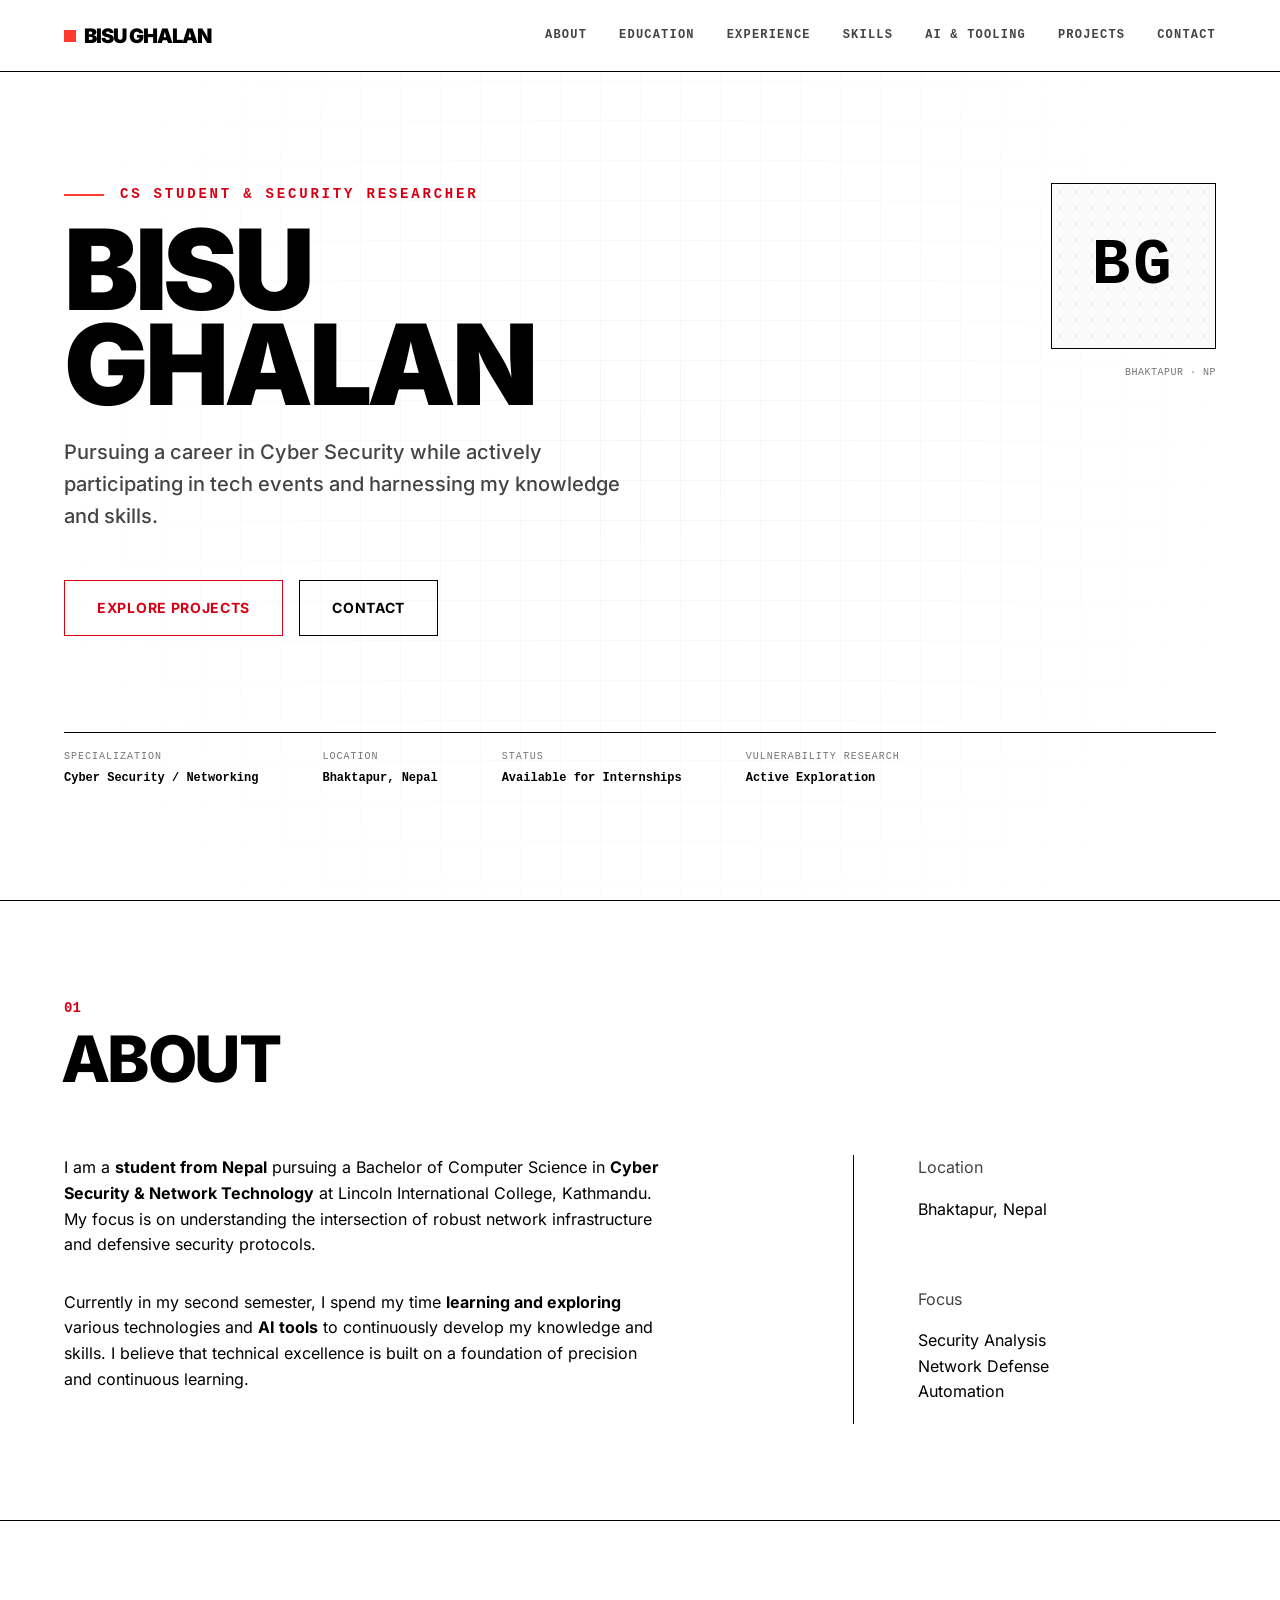
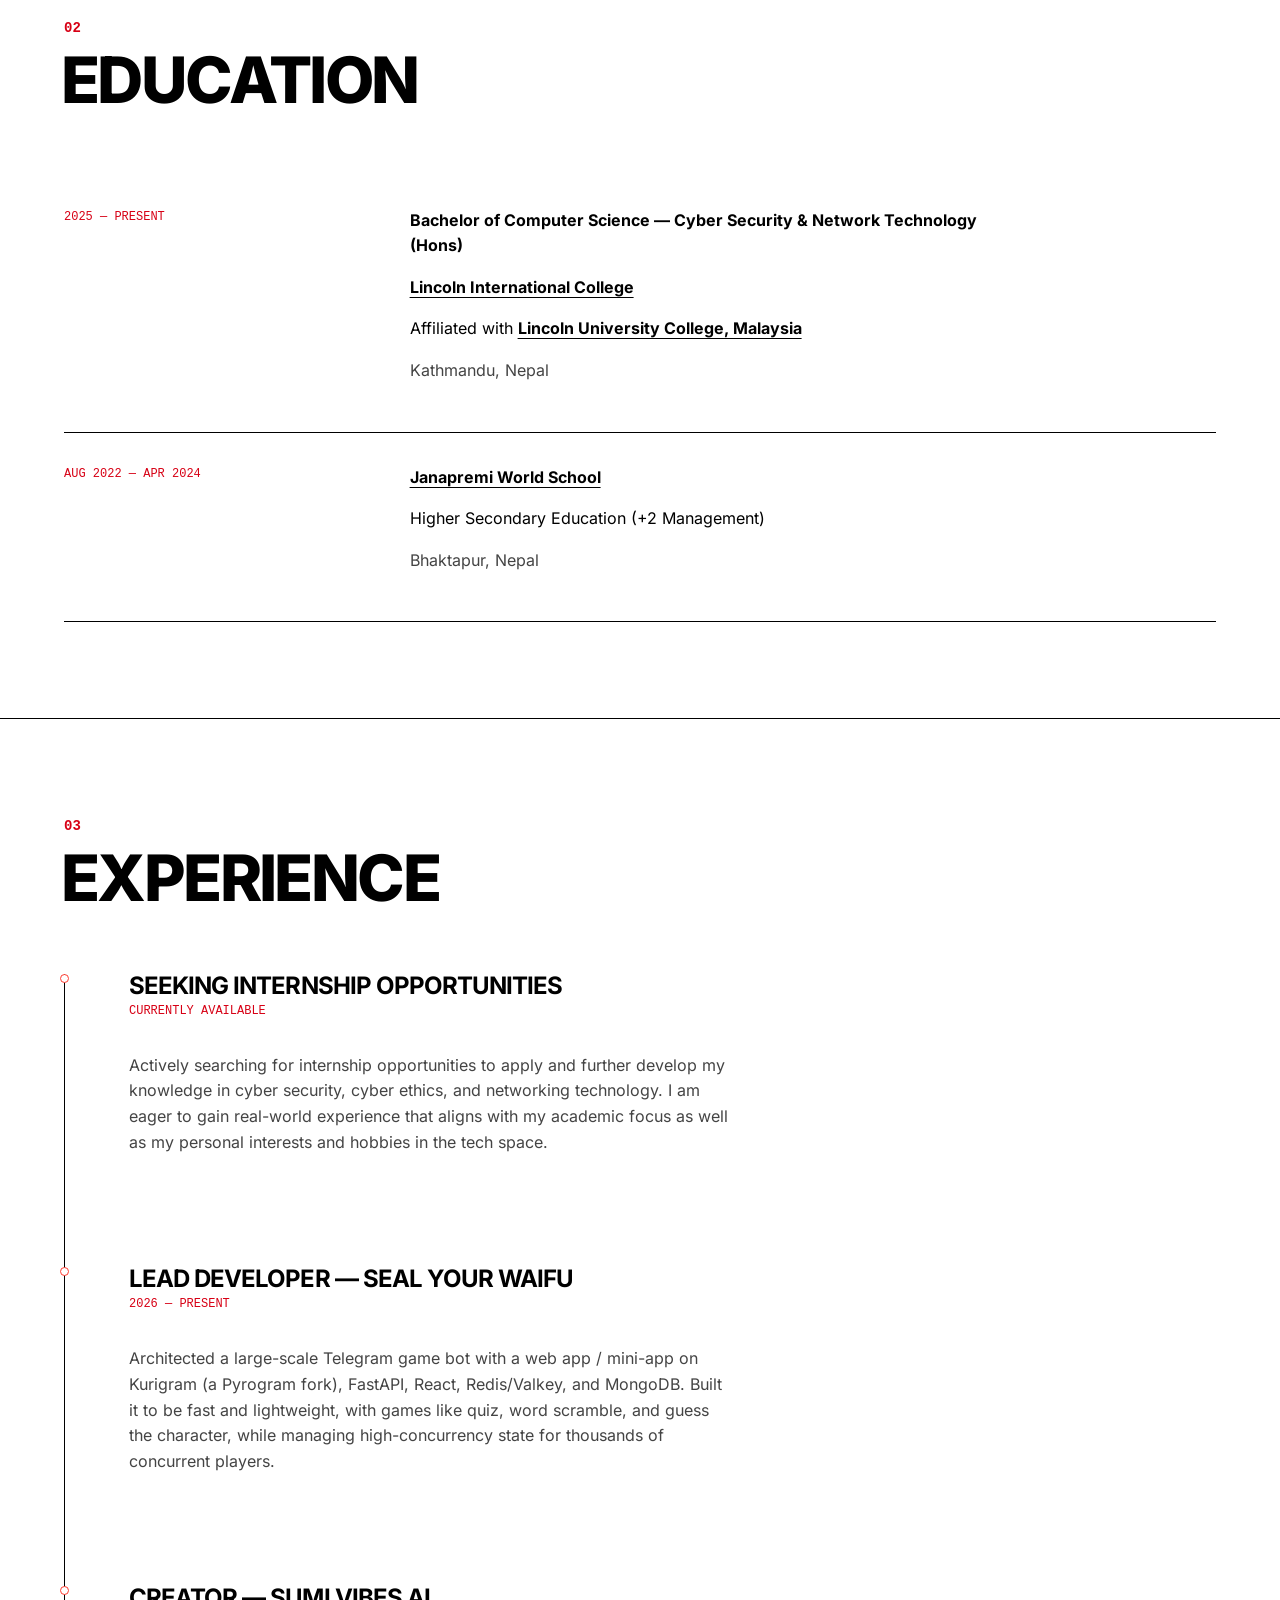
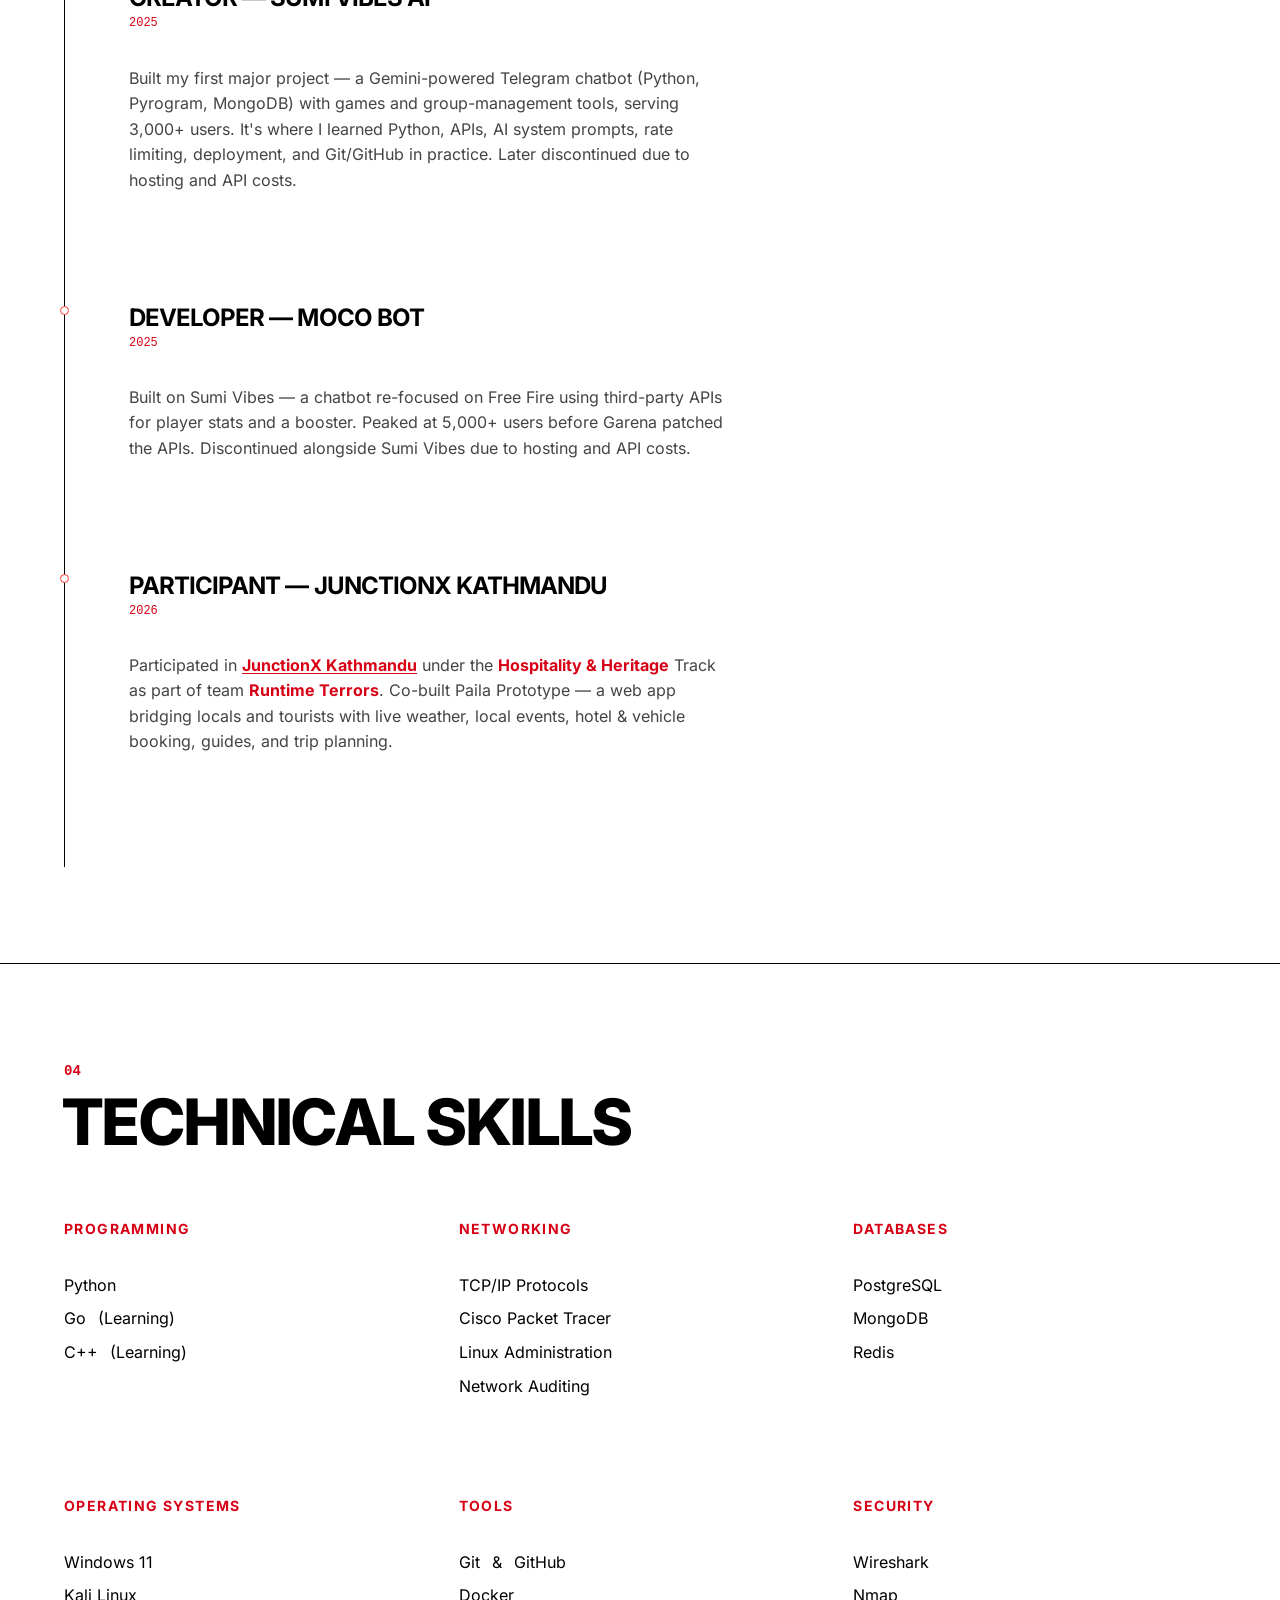
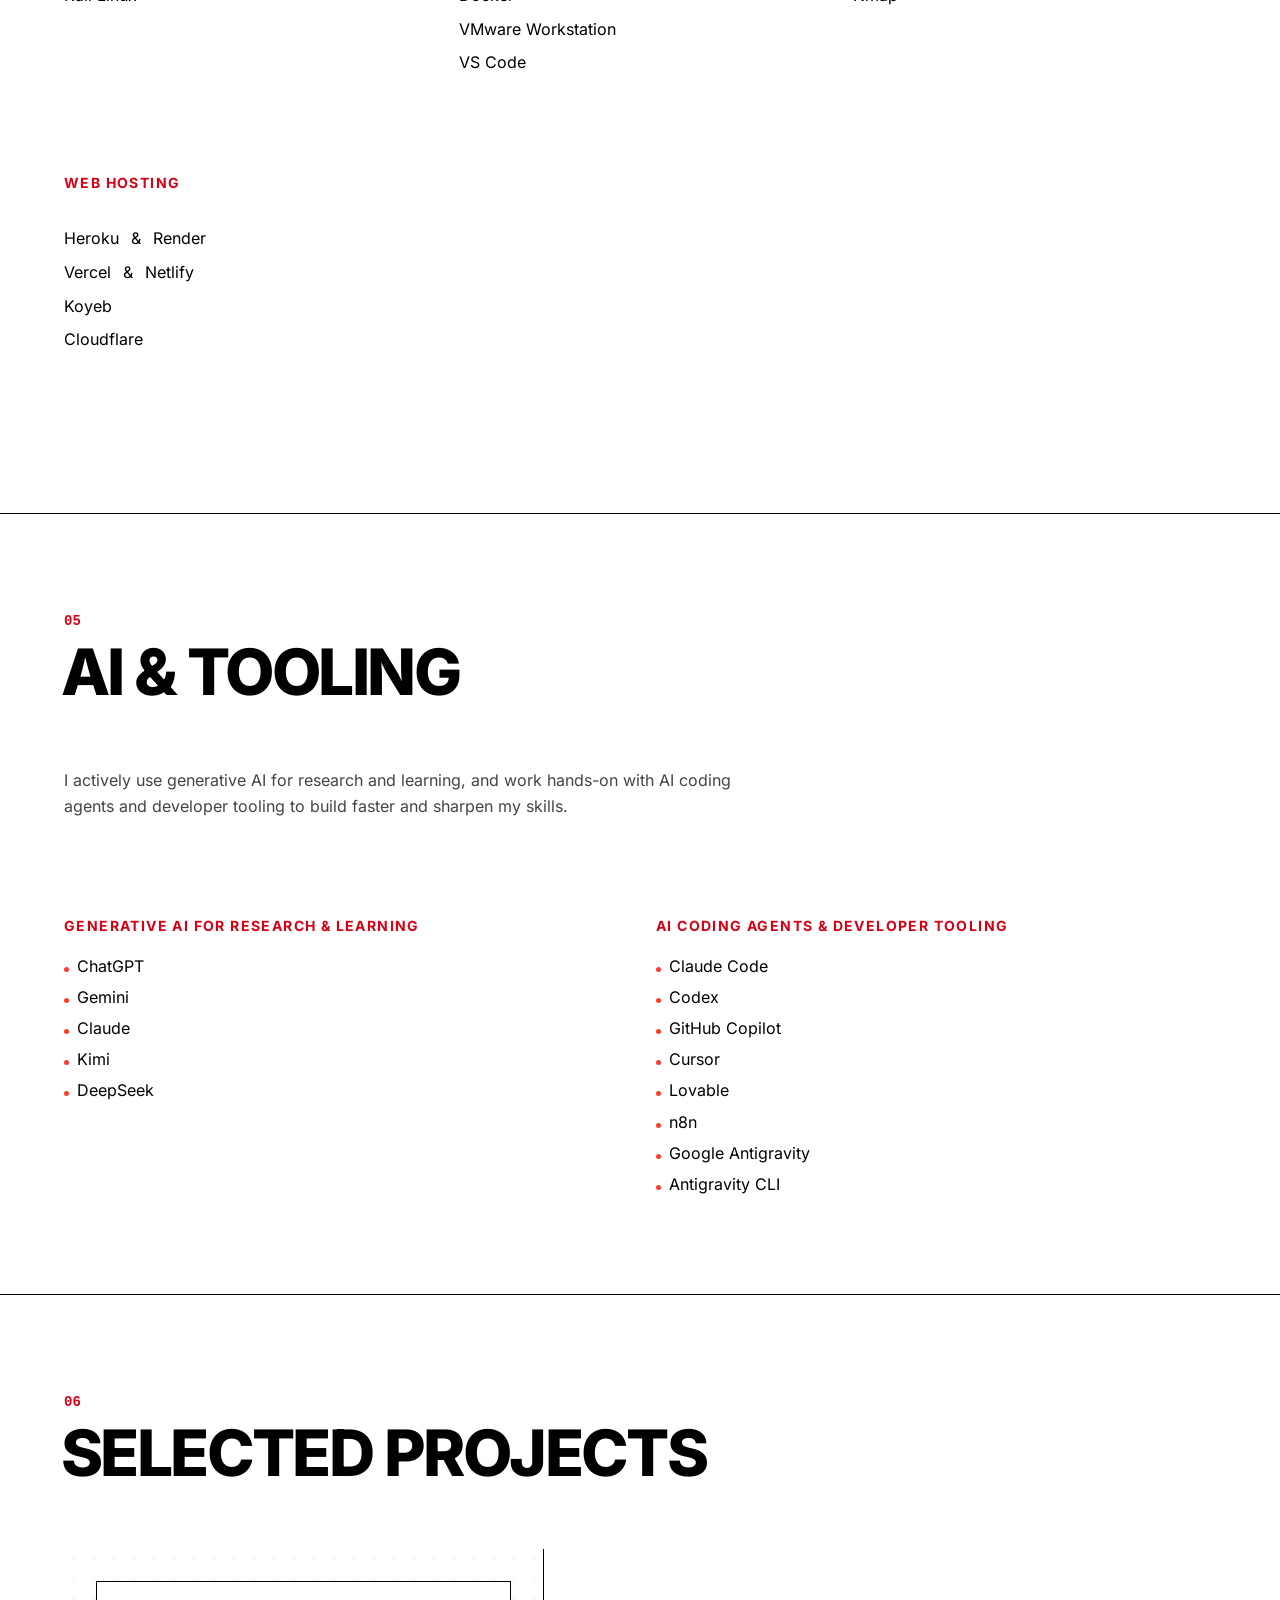
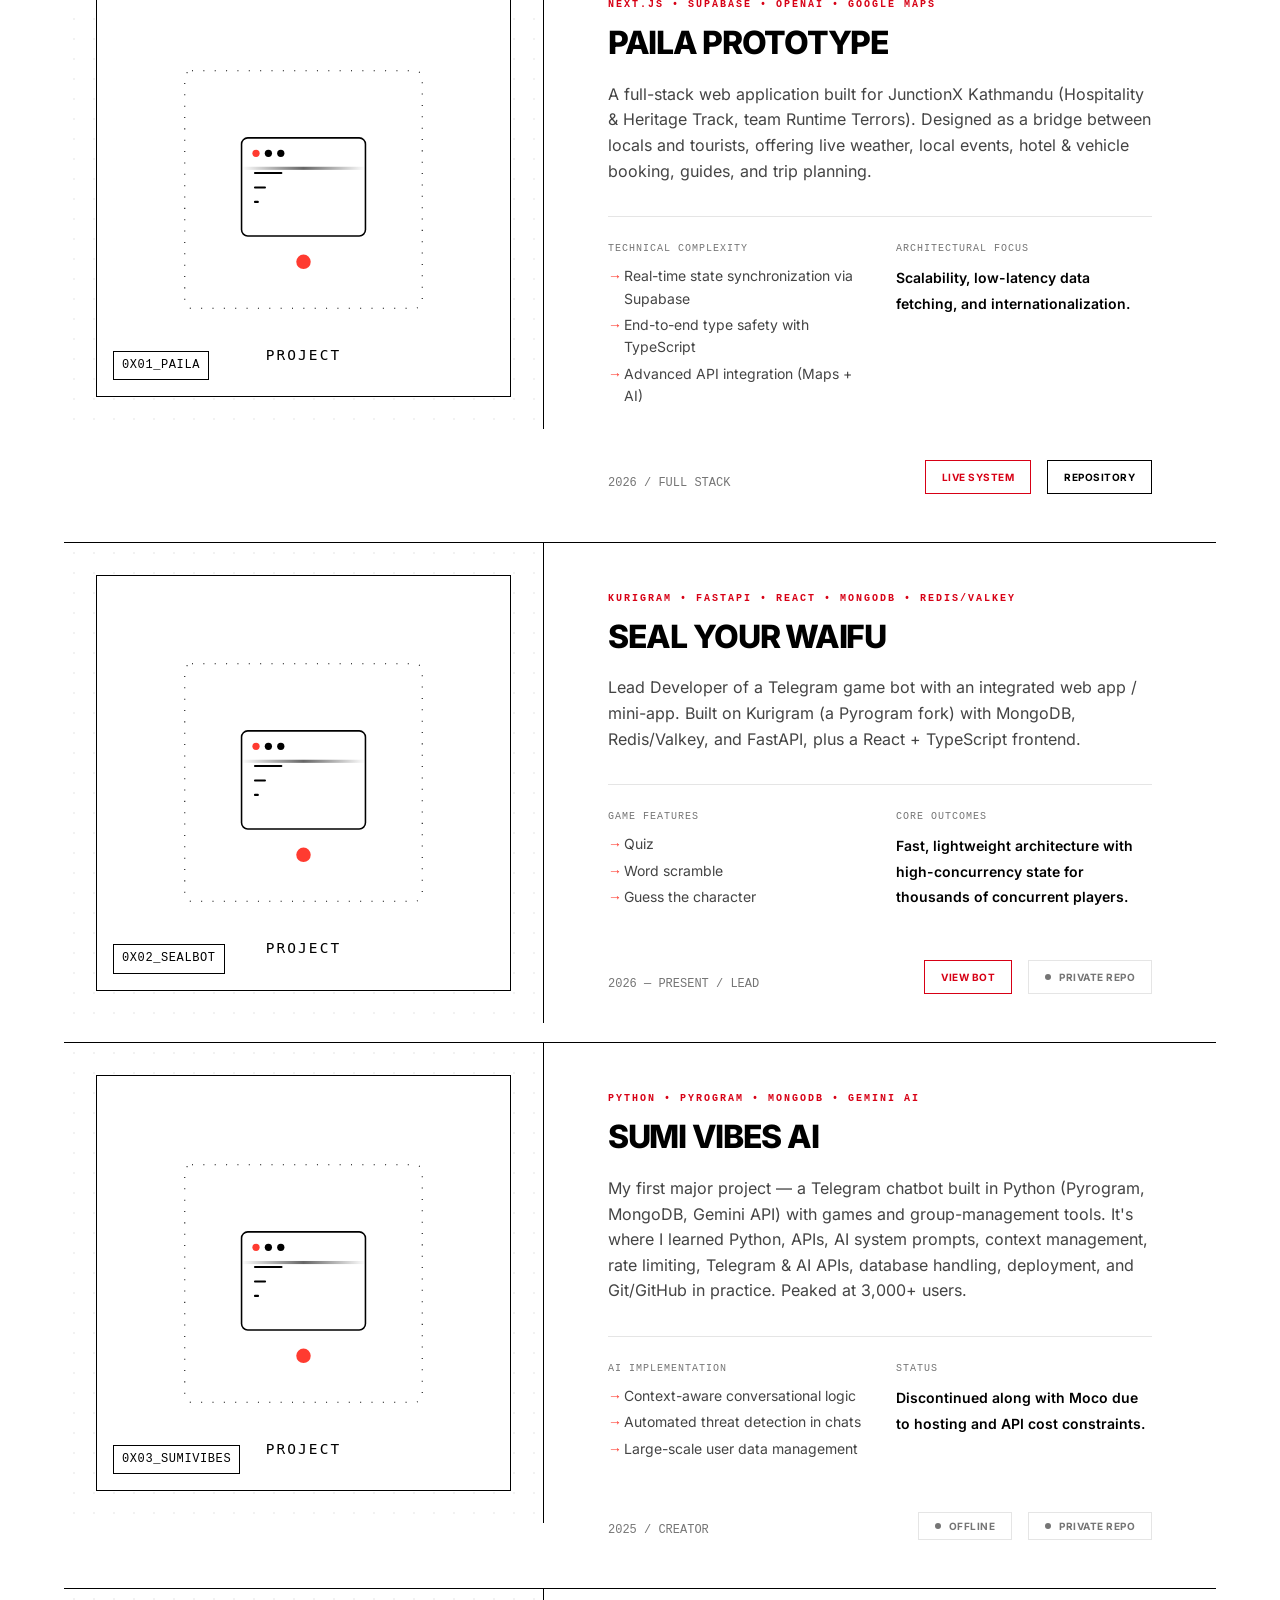
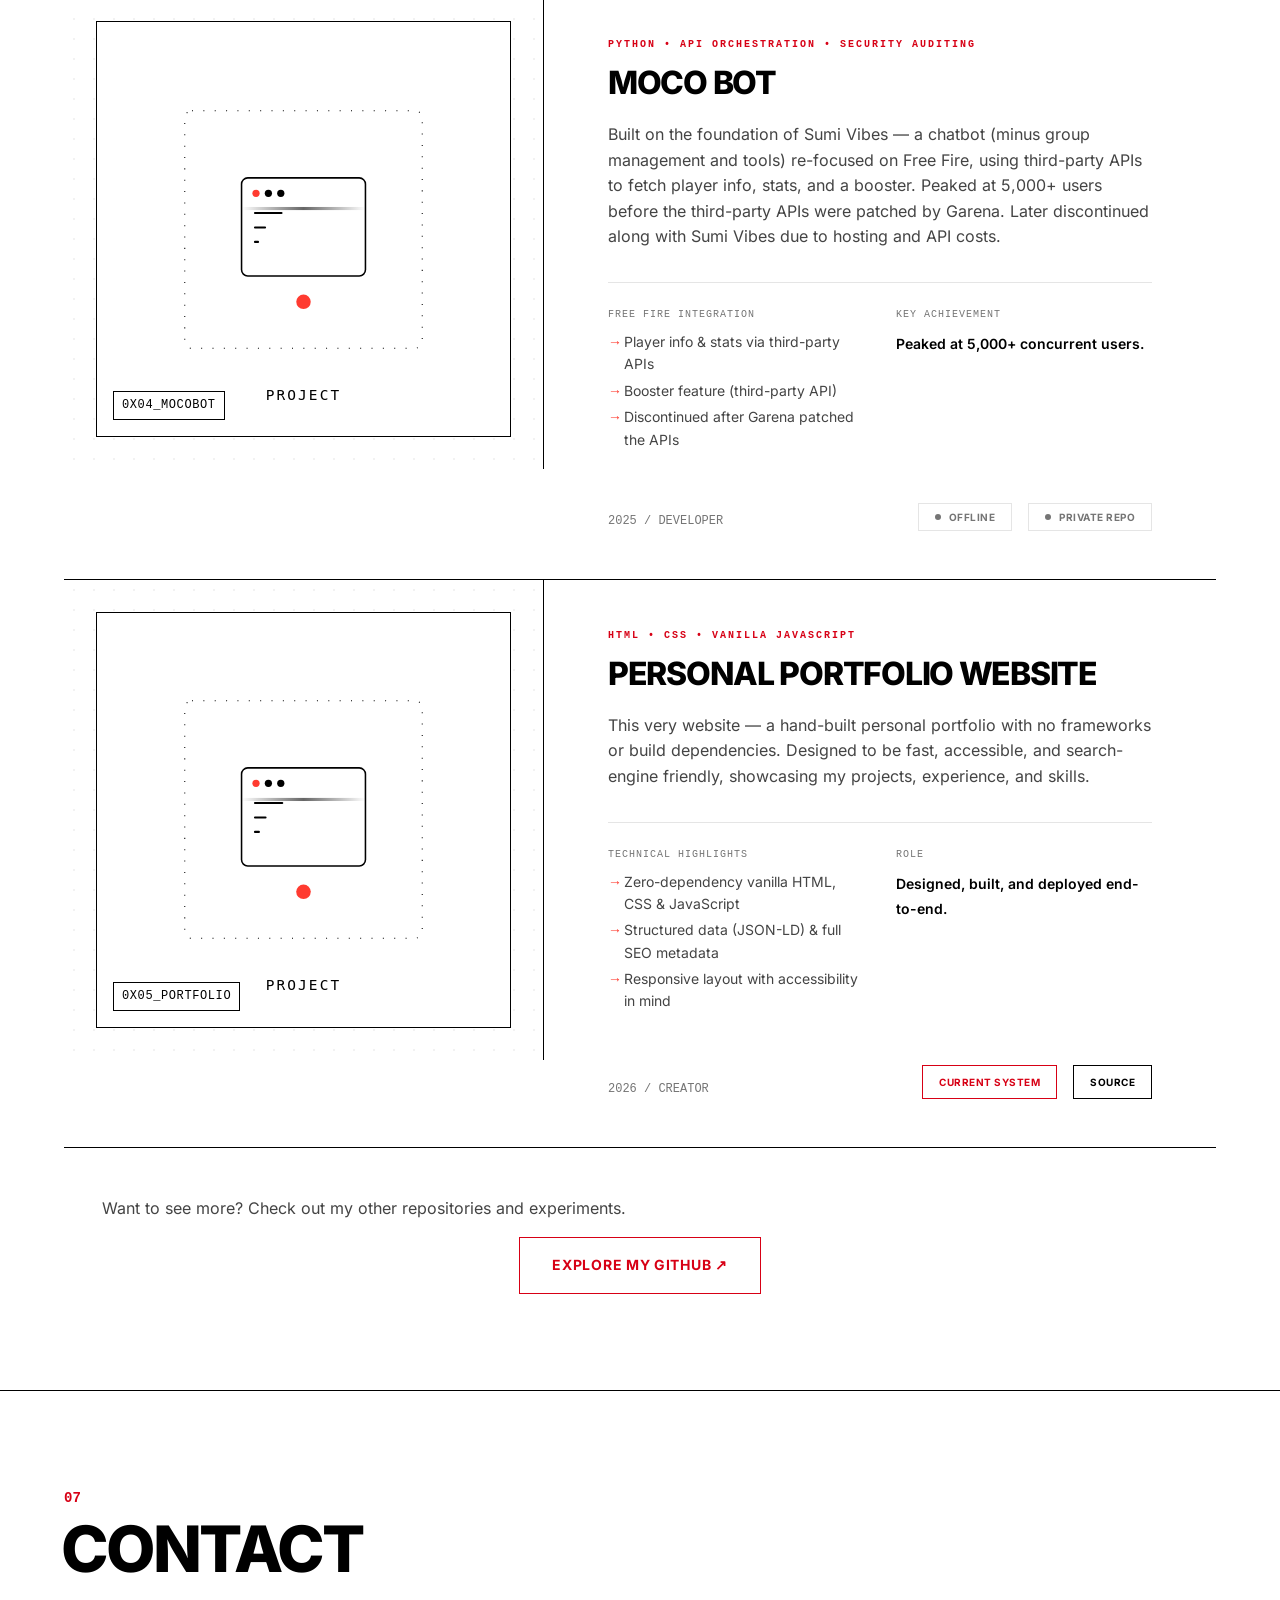
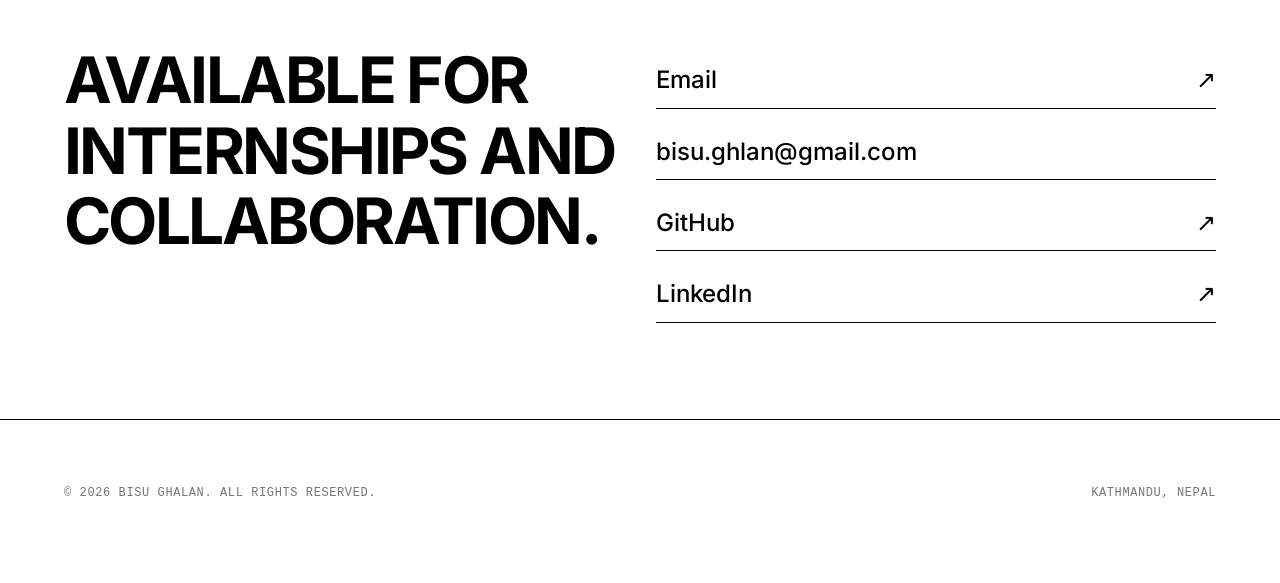
==== commit 04a32c69: "fix: update location from Kathmandu to Bhaktapur in hero section and sidebar" ====
--- a/index.html
+++ b/index.html
@@ -305,7 +305,7 @@
             <div class="hero__avatar-frame">
               <span class="mono">BG</span>
             </div>
-            <span class="hero__avatar-caption mono">Kathmandu · NP</span>
+            <span class="hero__avatar-caption mono">Bhaktapur · NP</span>
           </div>
           <div class="hero__meta">
             <div class="hero__meta-item">
@@ -346,7 +346,7 @@
           </div>
           <div class="about__sidebar">
             <p class="text-muted mb-sm">Location</p>
-            <p class="mb-lg">Kathmandu, Nepal</p>
+            <p class="mb-lg">Bhaktapur, Nepal</p>
             <p class="text-muted mb-sm">Focus</p>
             <p>Security Analysis<br>Network Defense<br>Automation</p>
           </div>
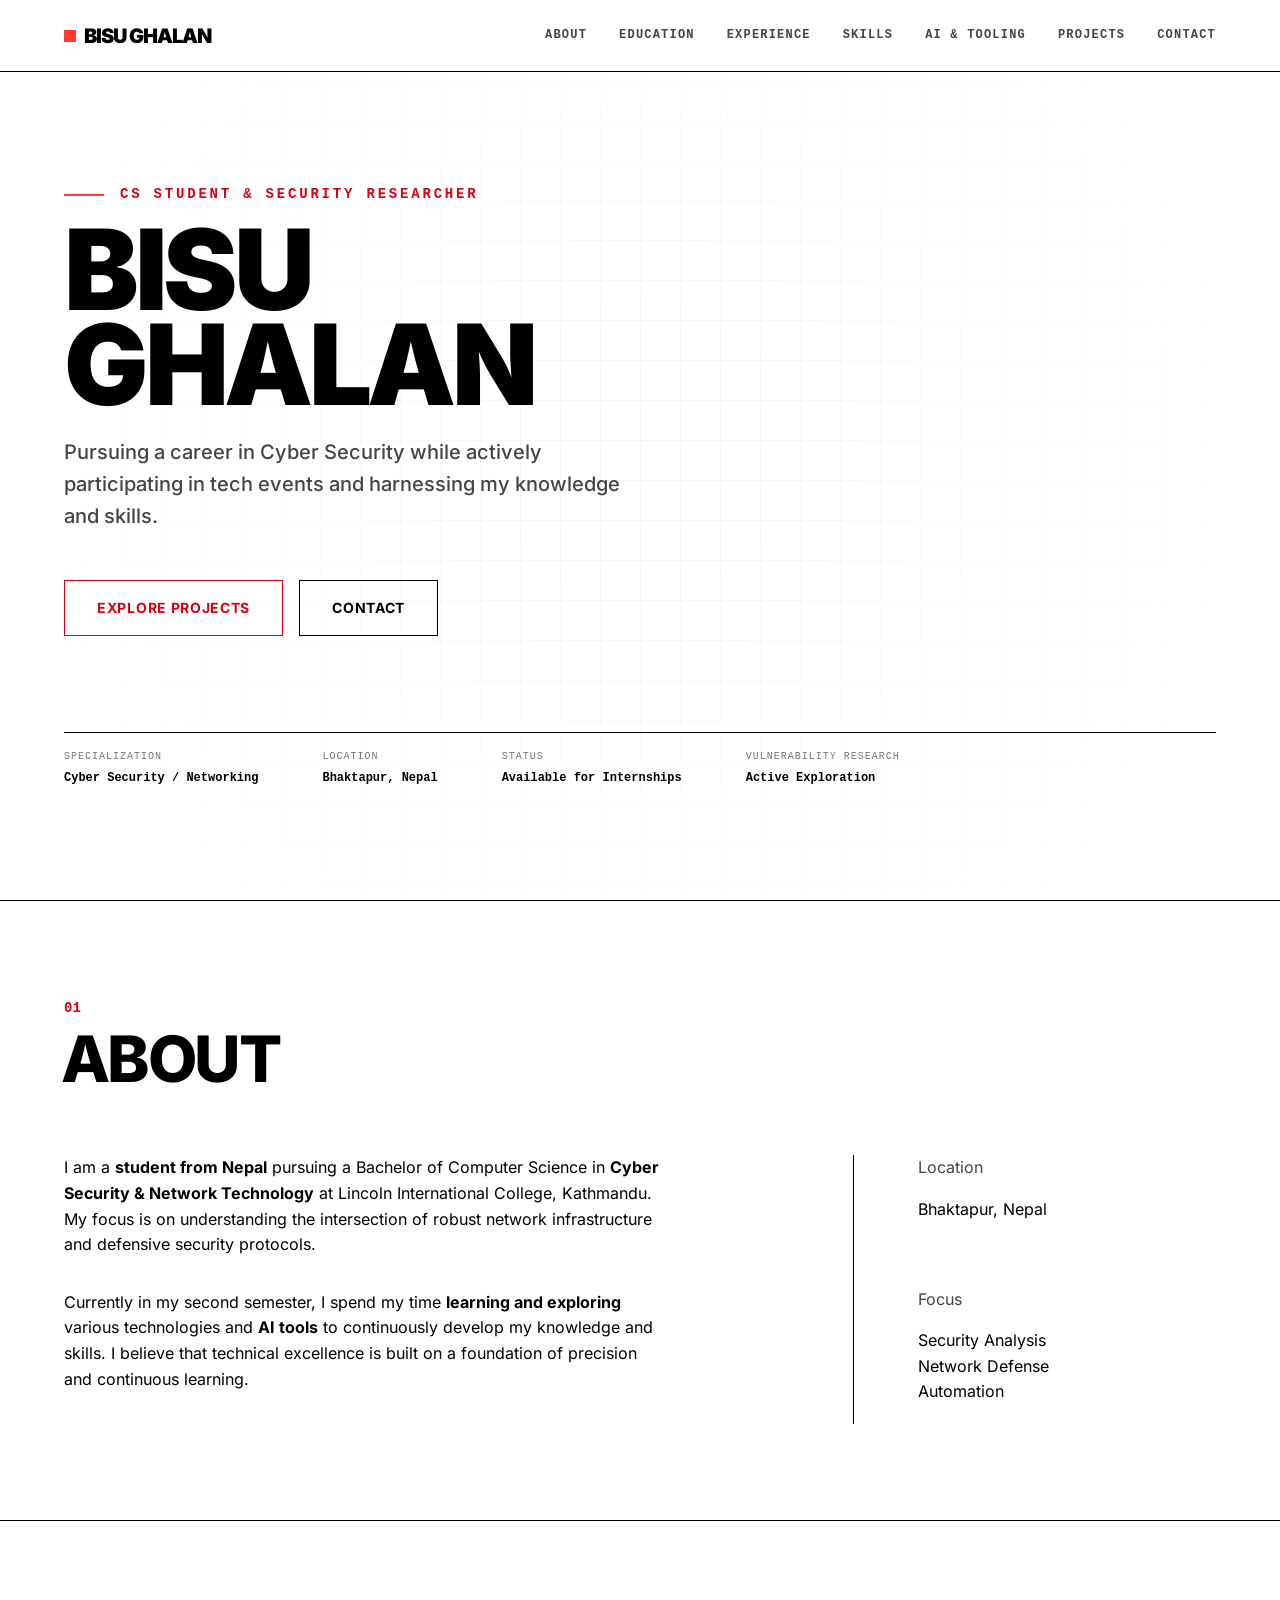
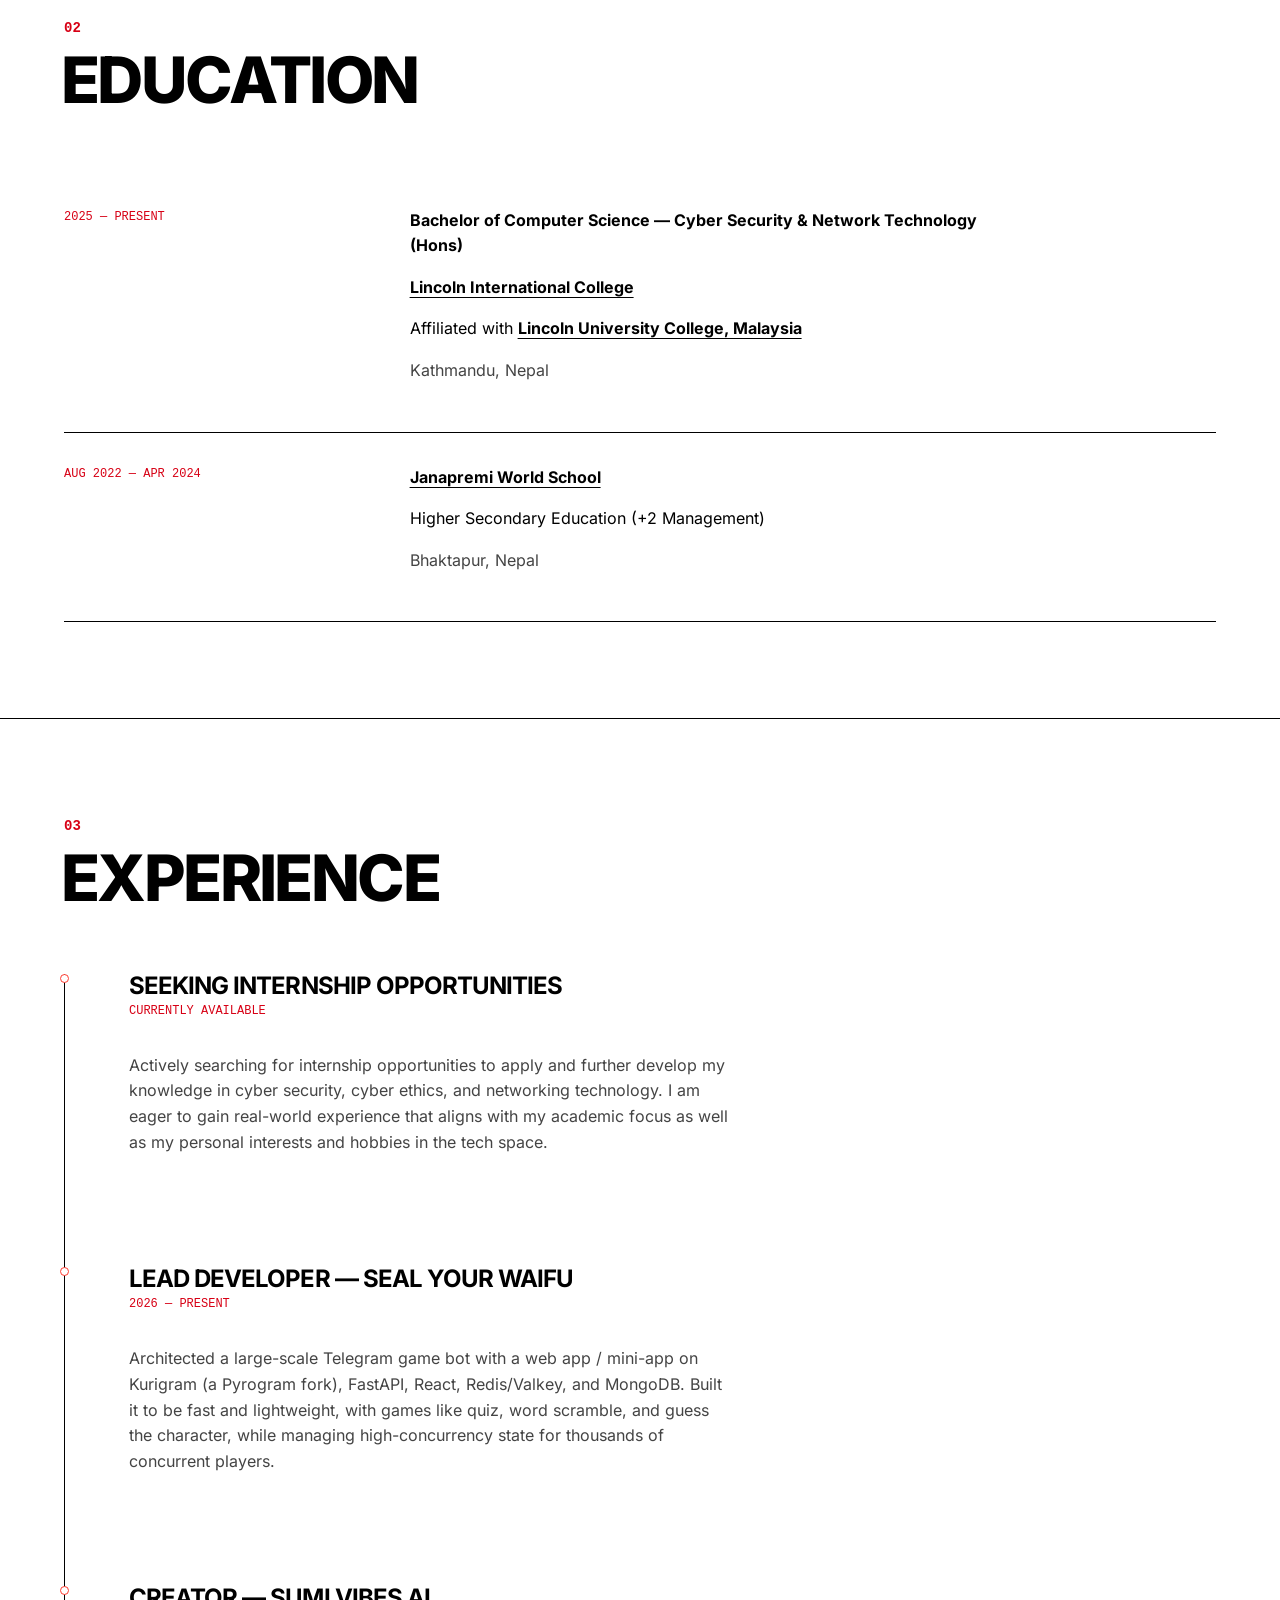
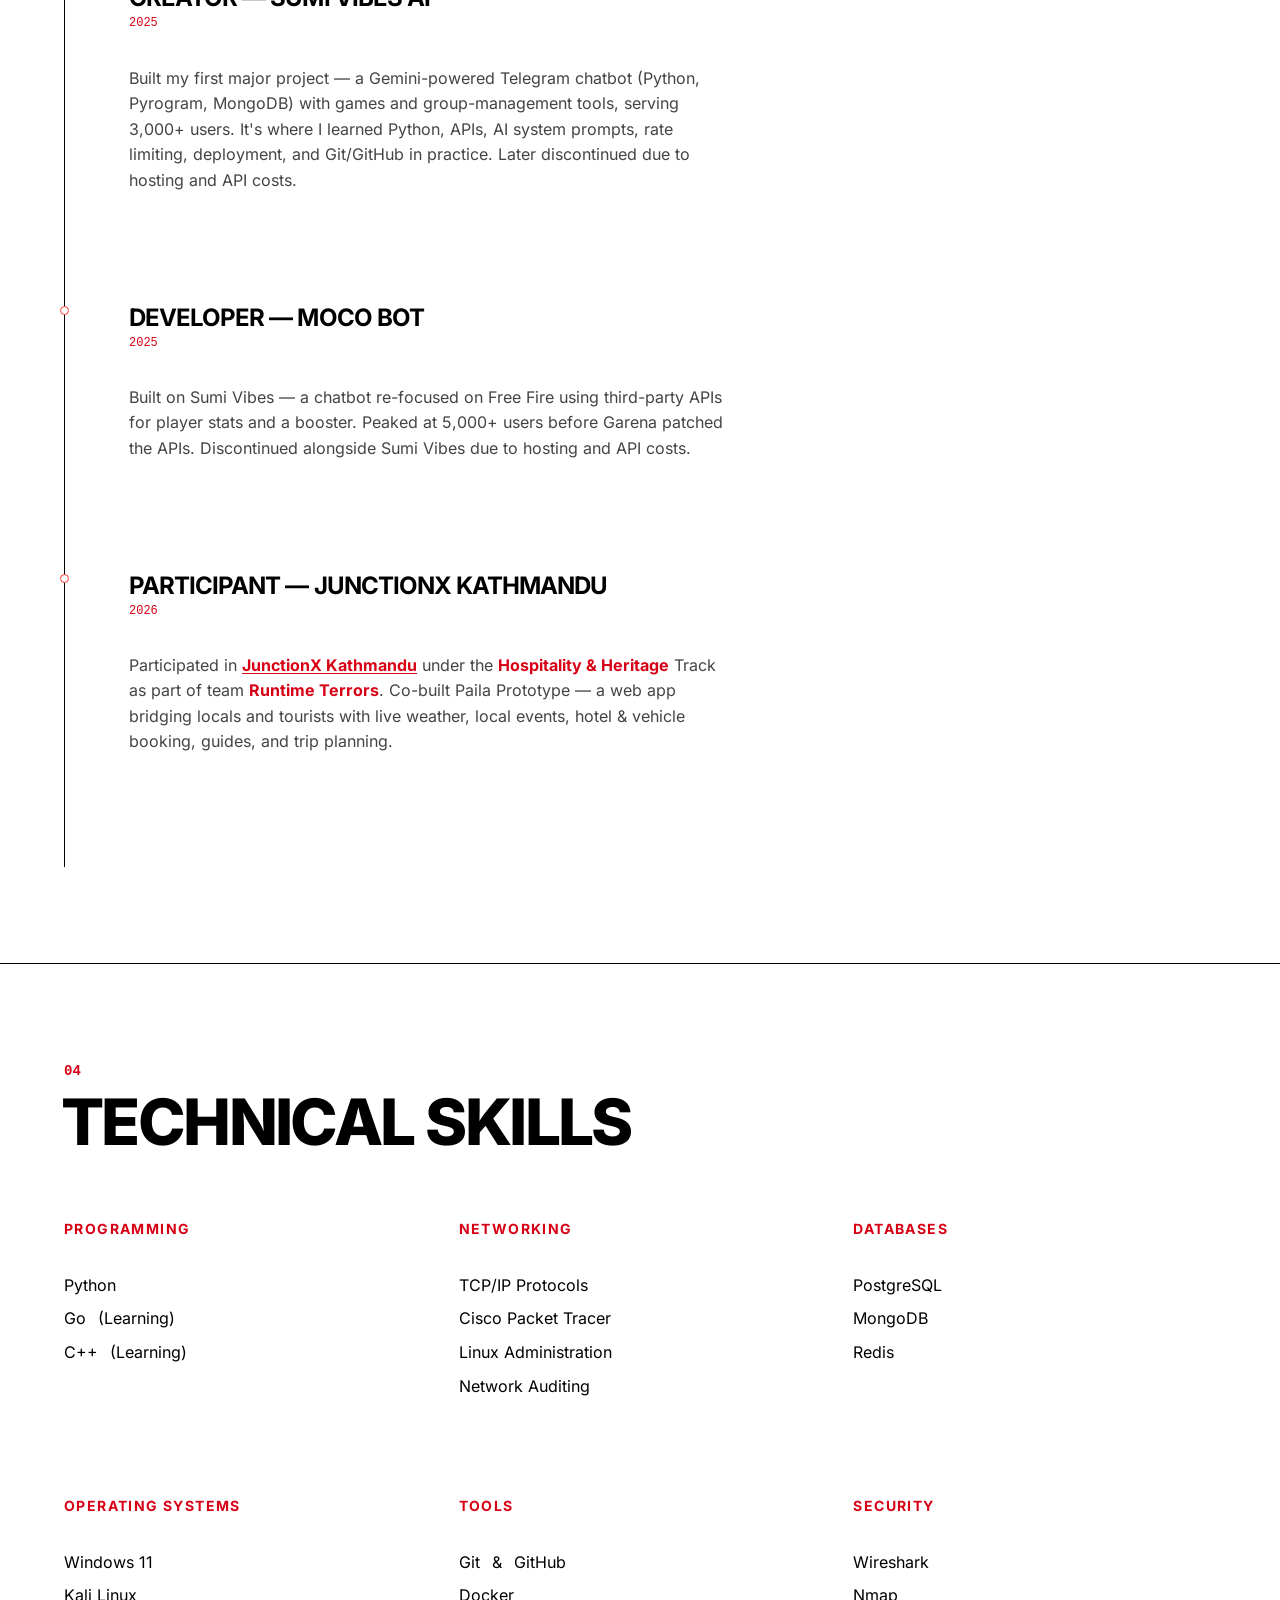
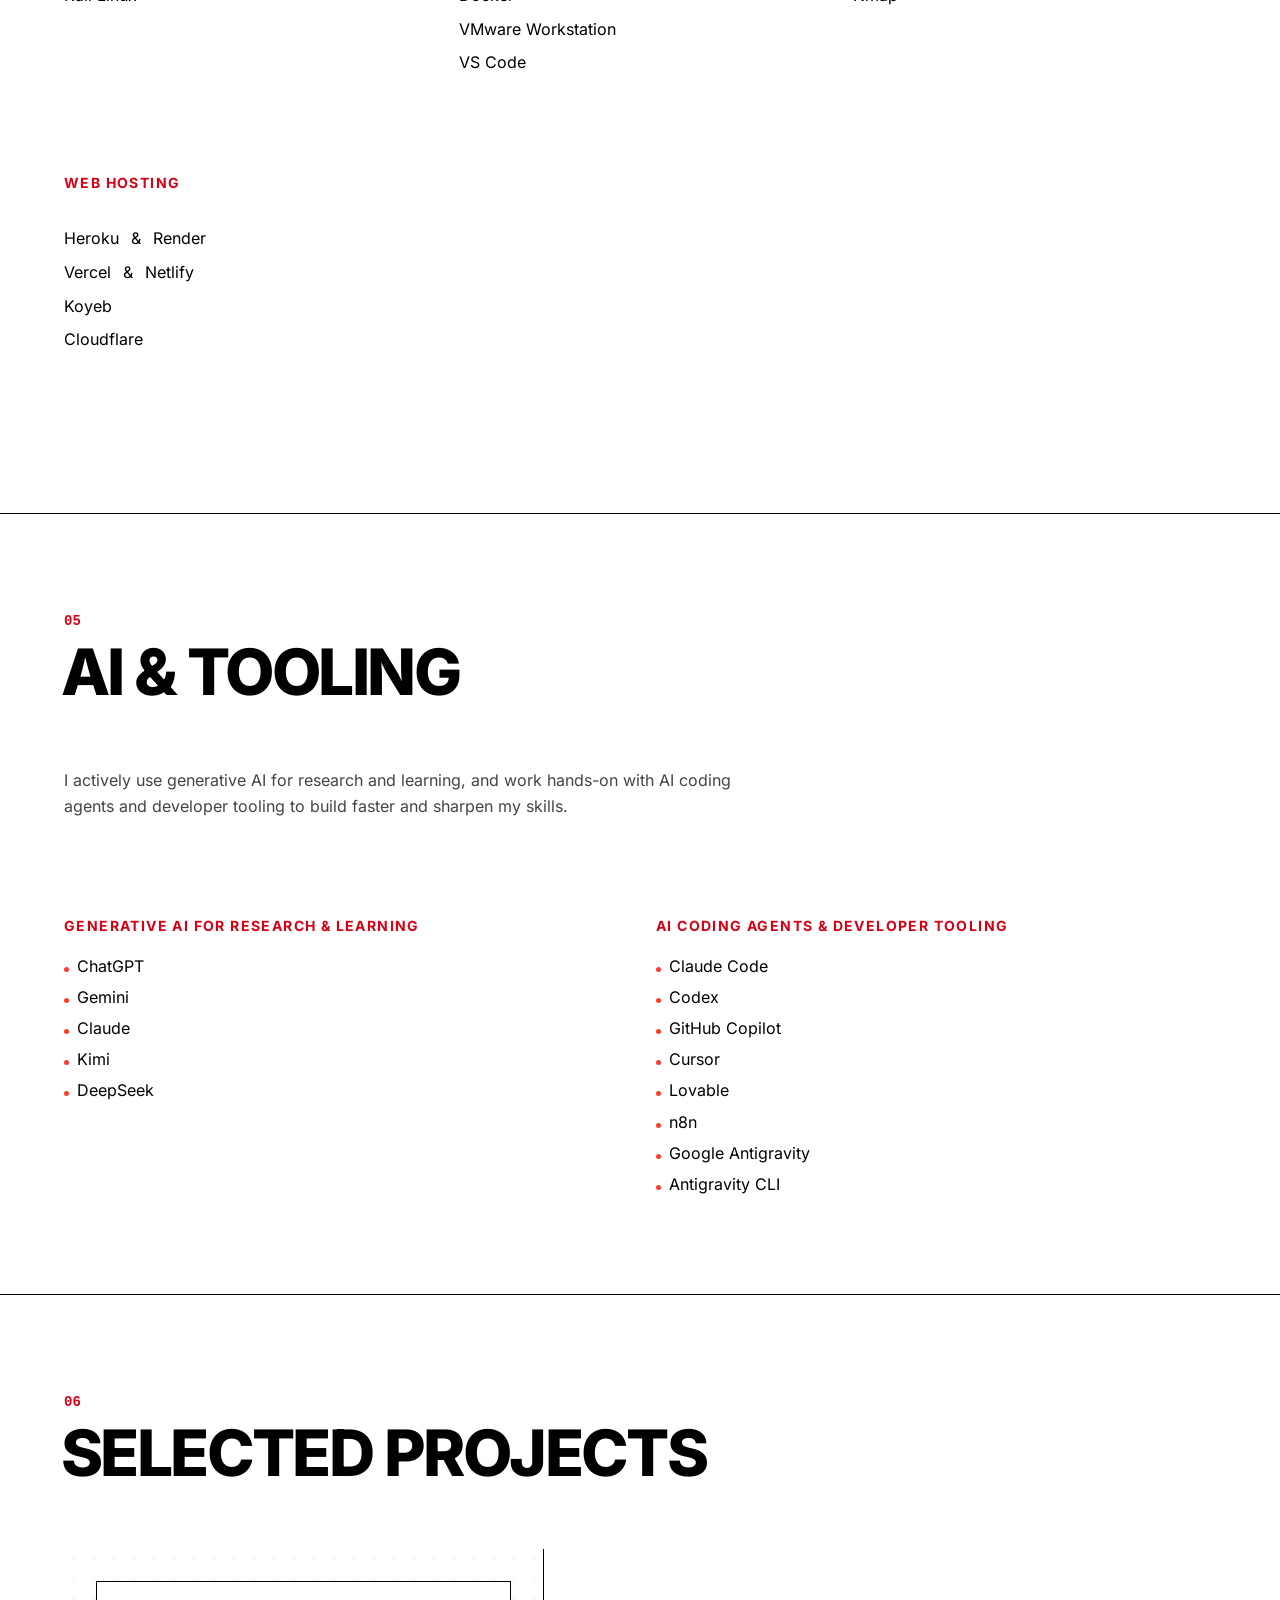
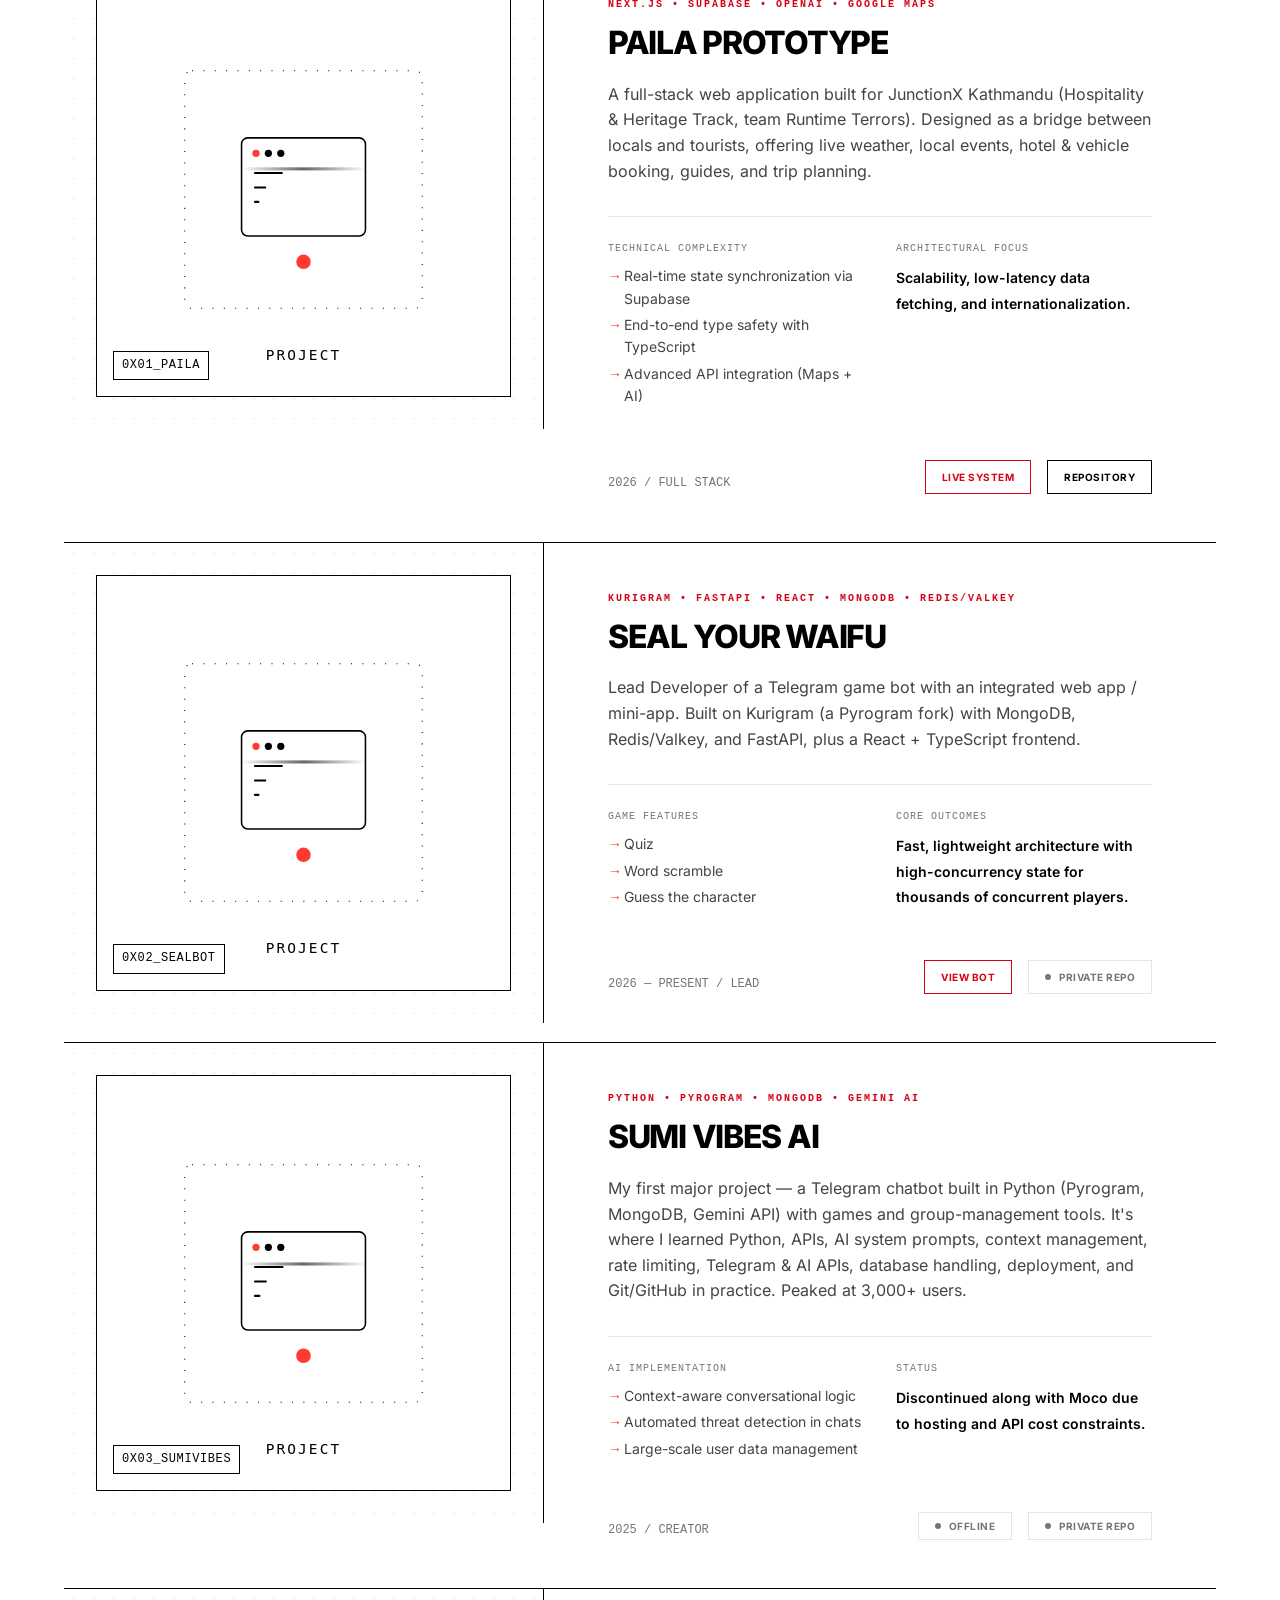
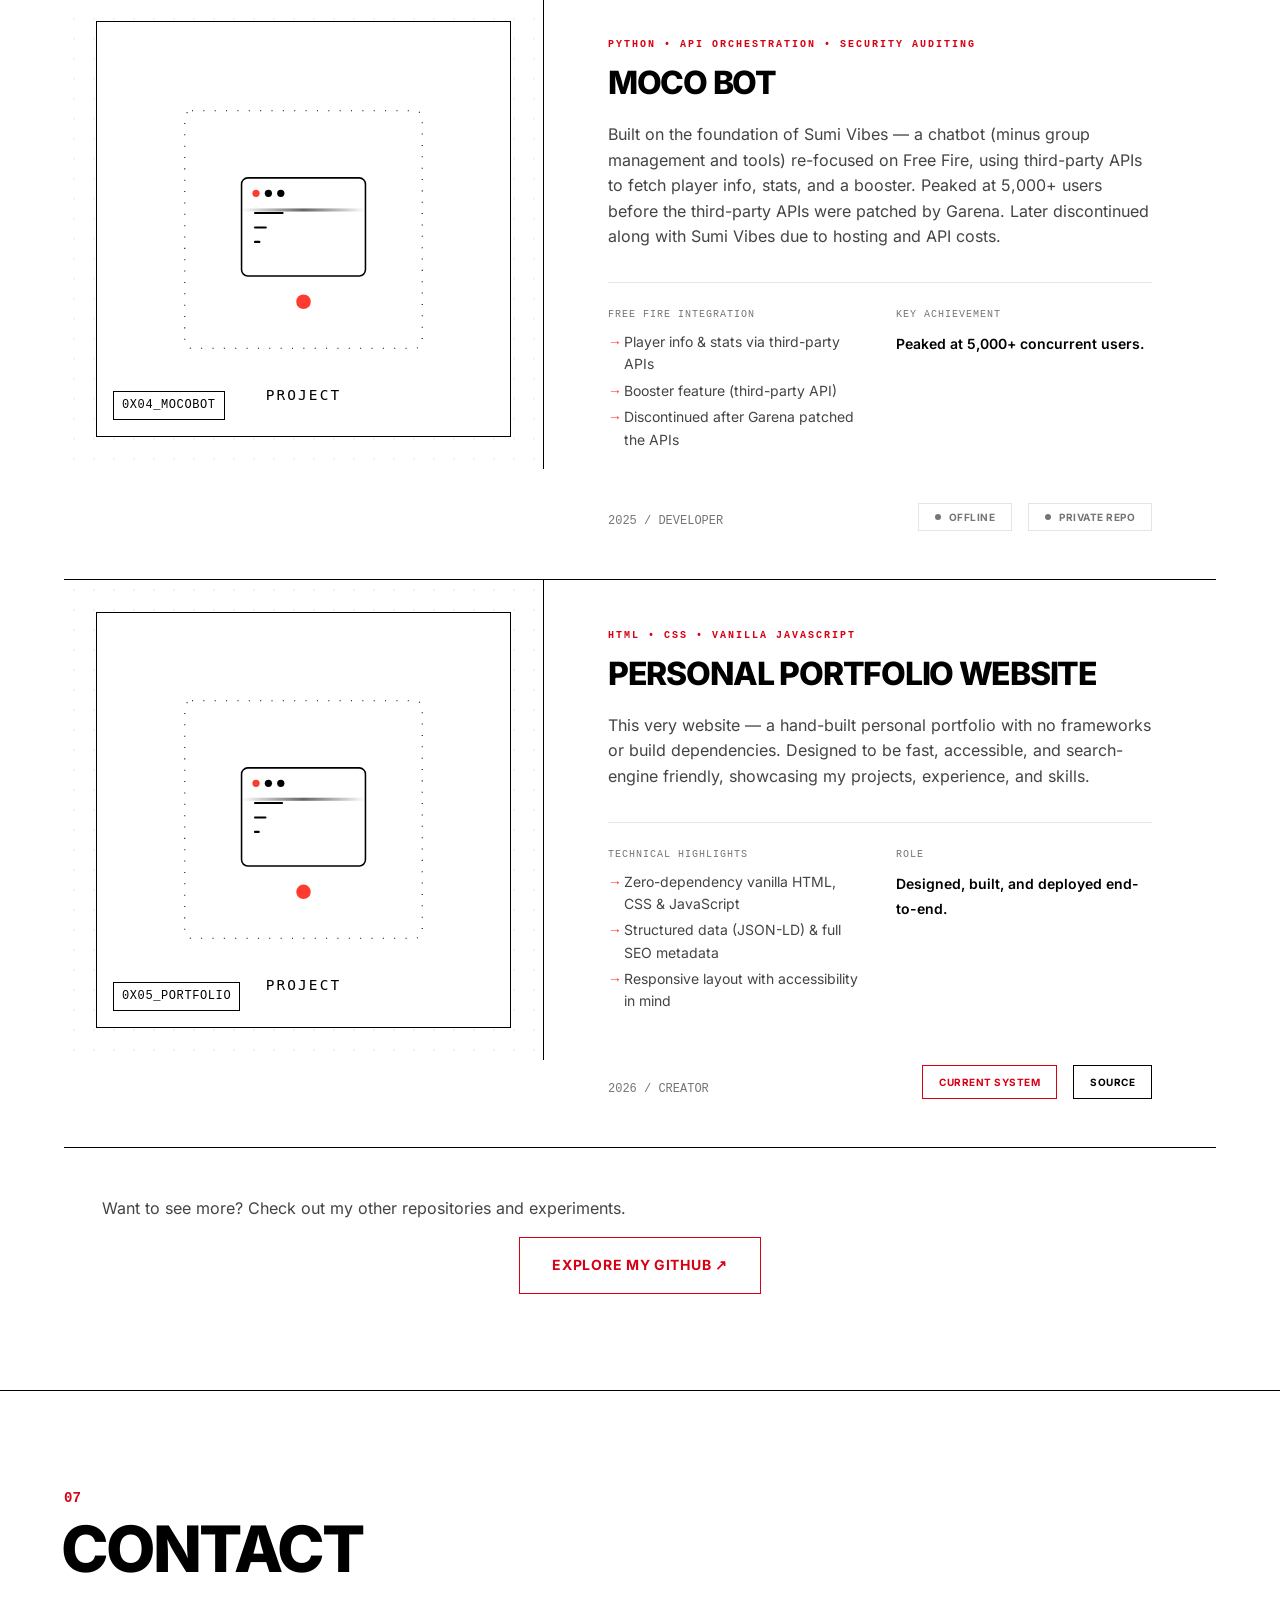
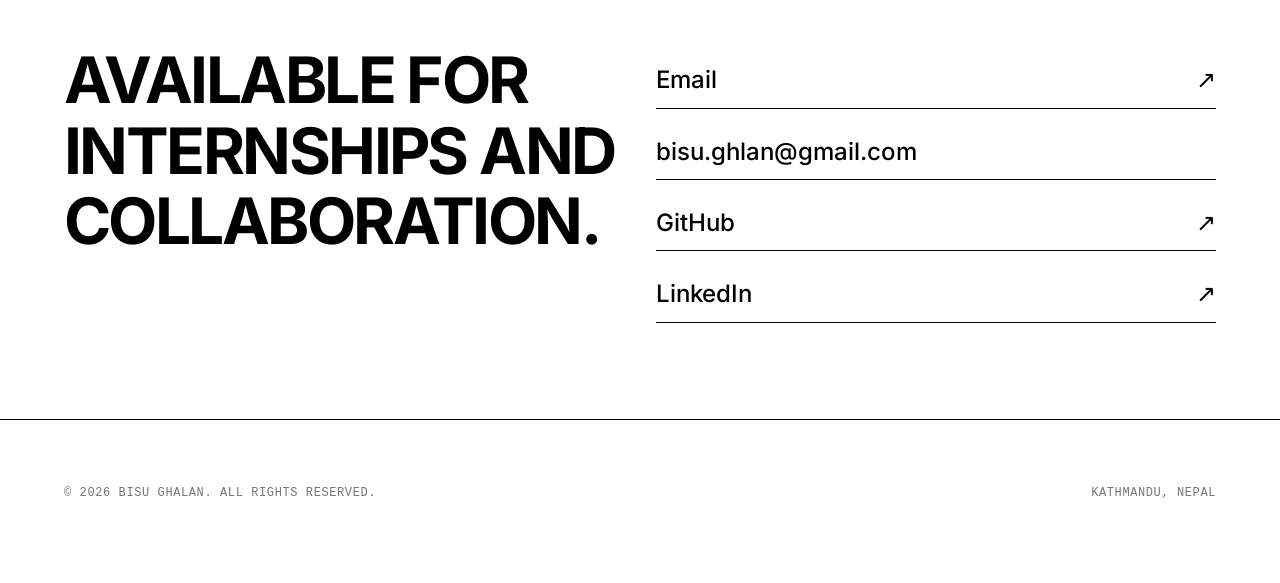
==== commit ca5e3193: "fix: remove unnecessary avatar section from hero component" ====
--- a/index.html
+++ b/index.html
@@ -301,12 +301,6 @@
               <a href="#contact" class="btn">Contact</a>
             </div>
           </div>
-          <div class="hero__avatar" aria-hidden="true">
-            <div class="hero__avatar-frame">
-              <span class="mono">BG</span>
-            </div>
-            <span class="hero__avatar-caption mono">Bhaktapur · NP</span>
-          </div>
           <div class="hero__meta">
             <div class="hero__meta-item">
               <span class="hero__meta-label">Specialization</span>
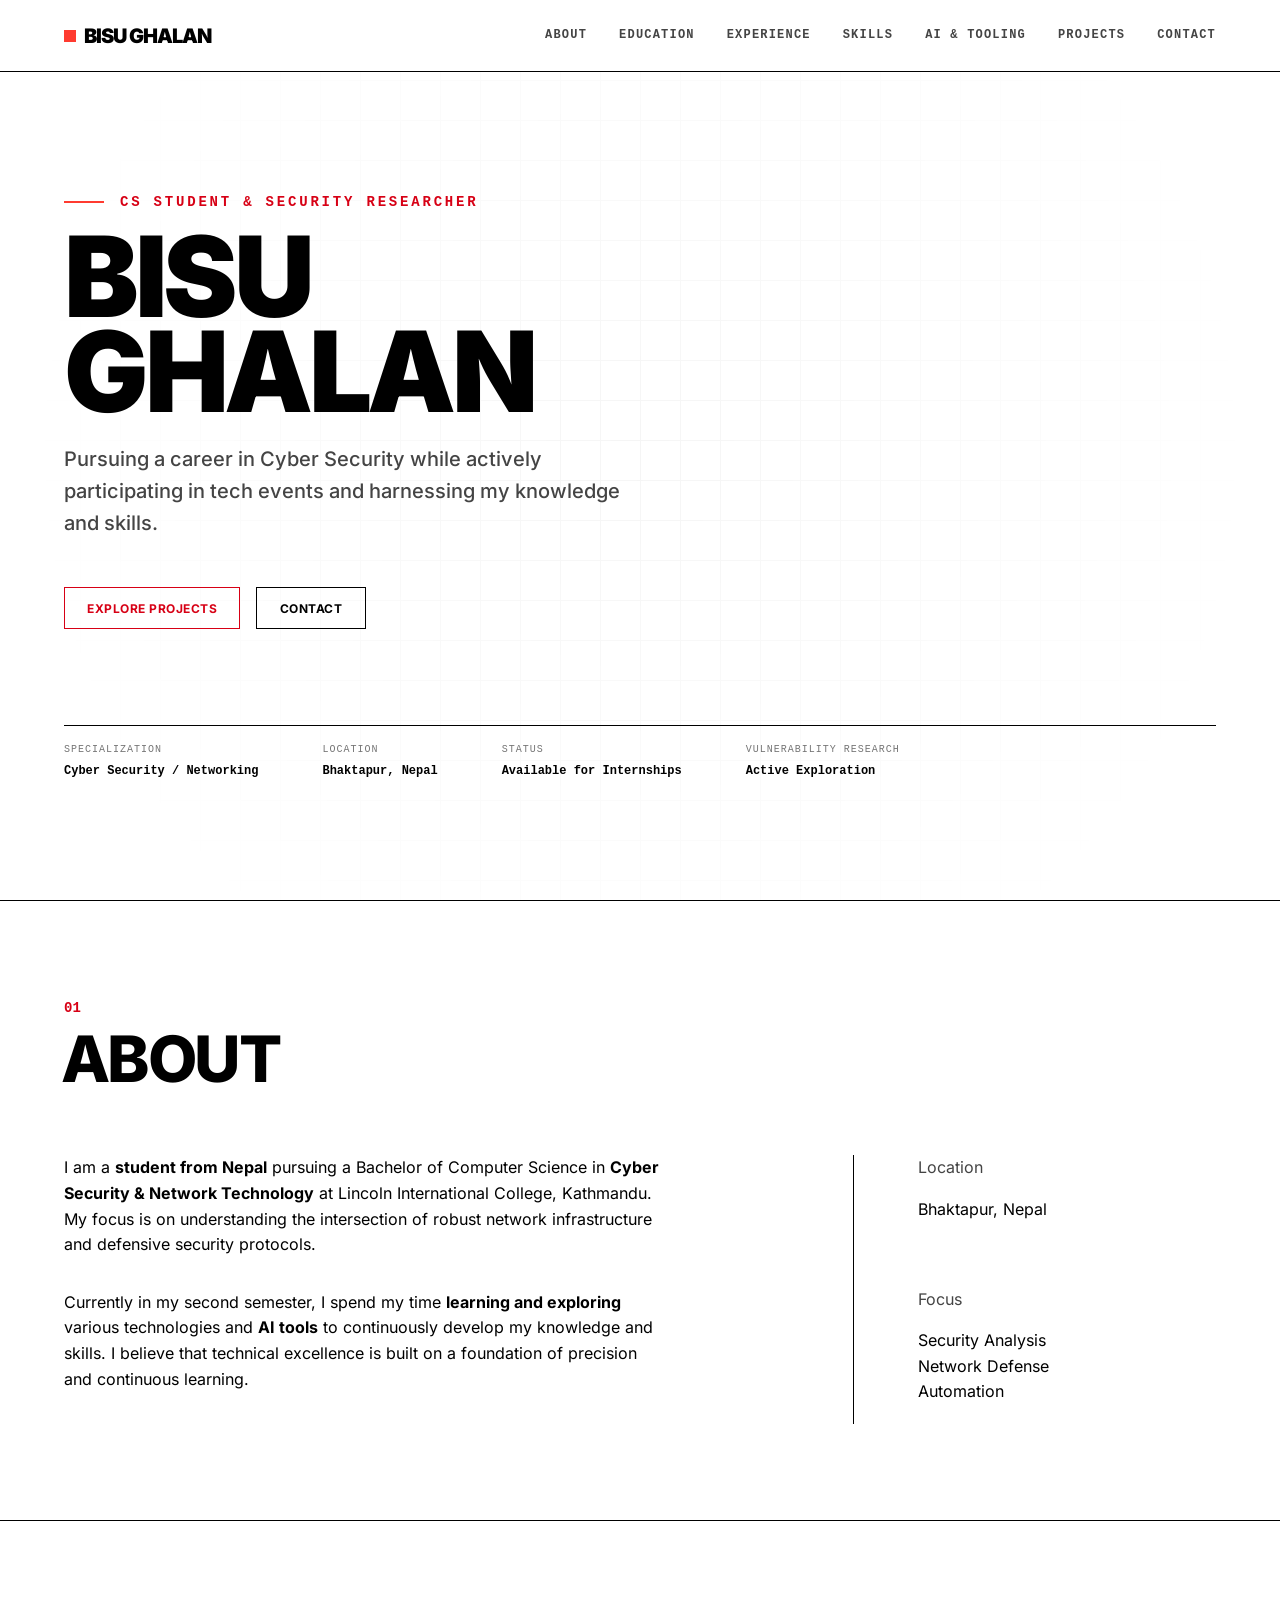
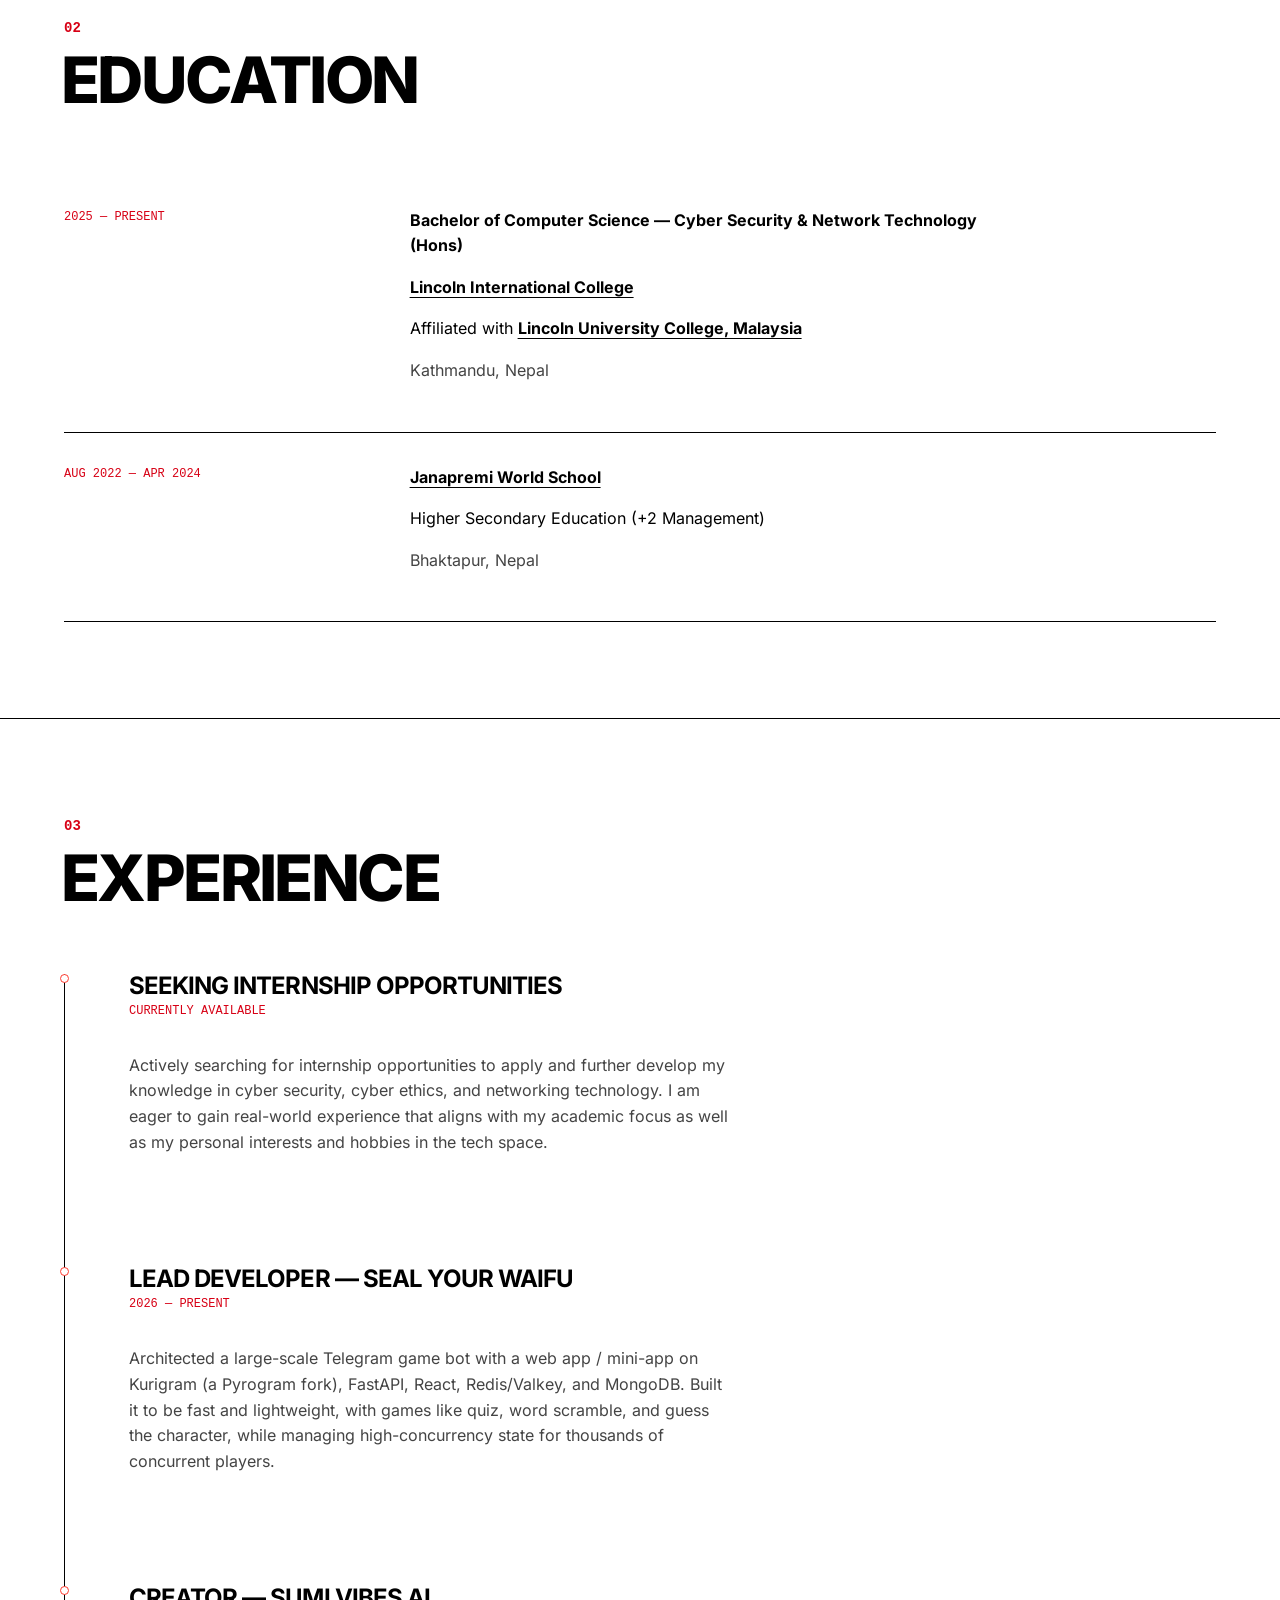
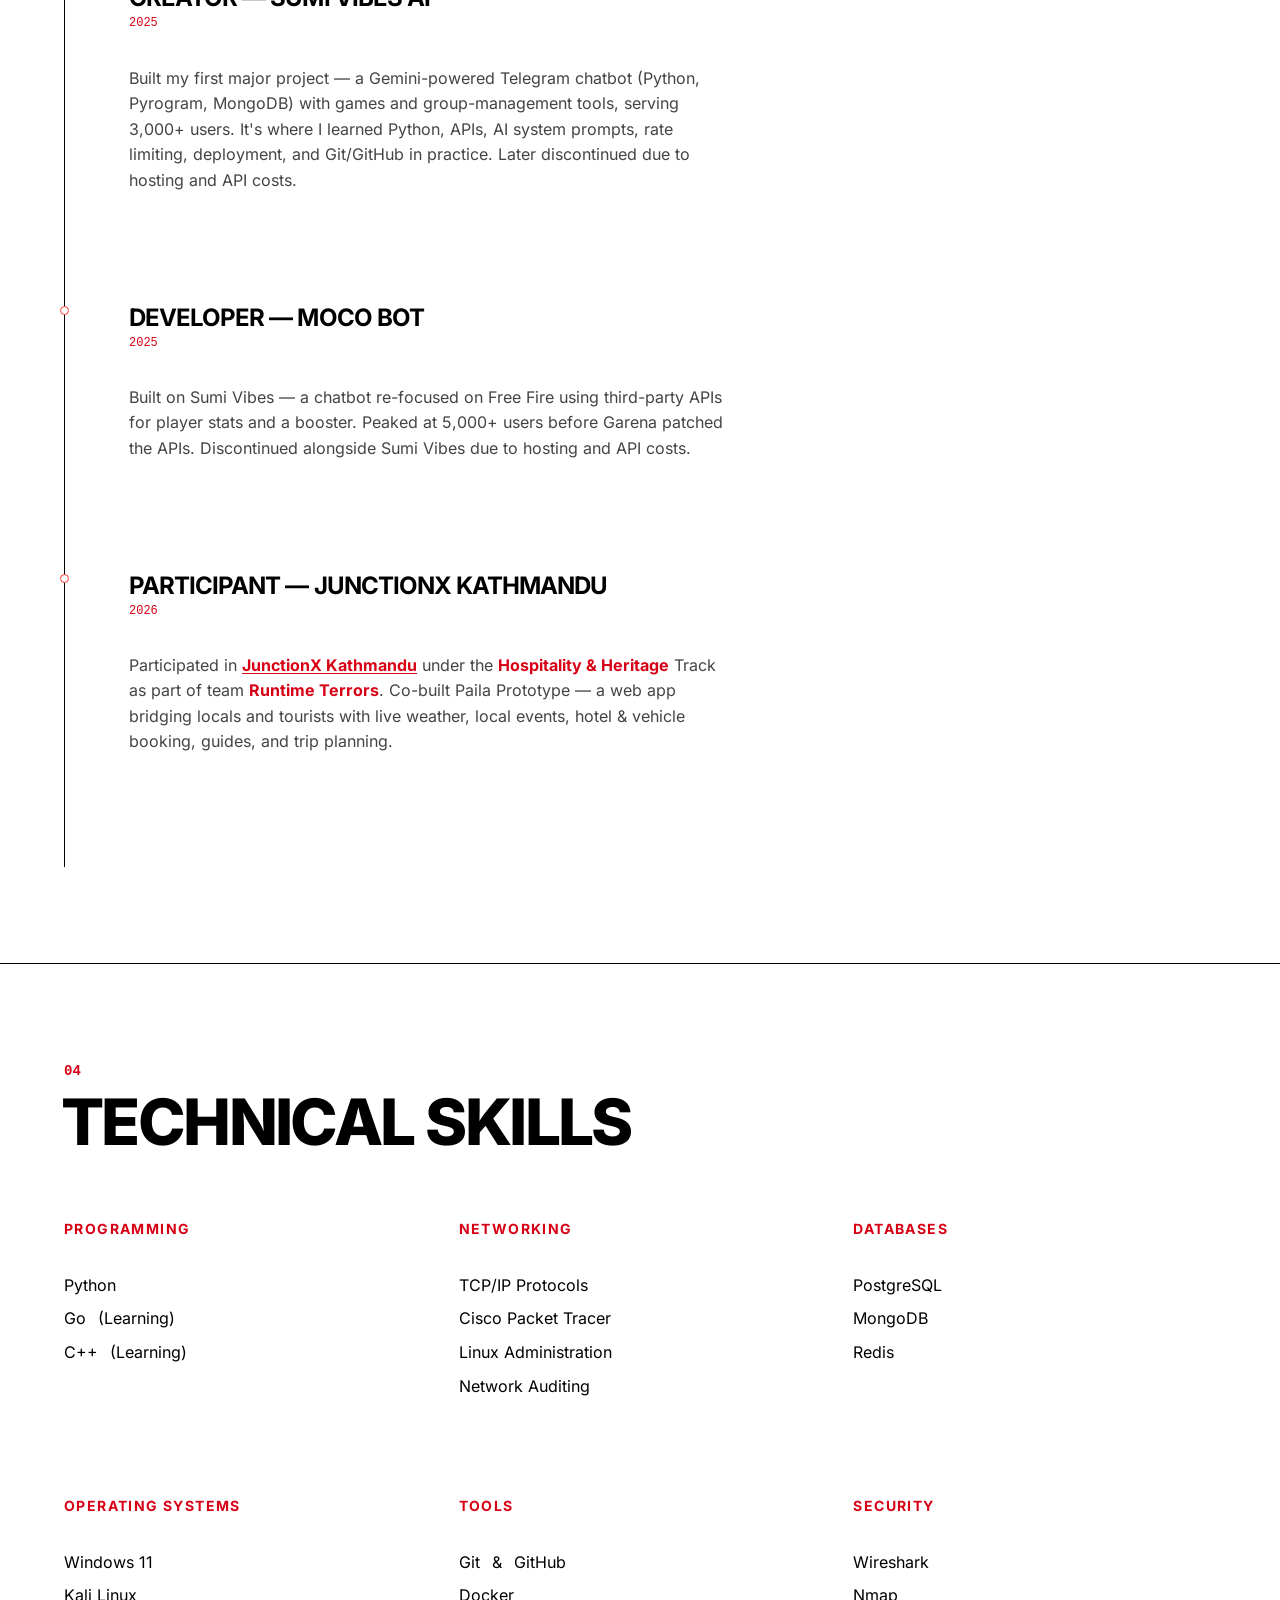
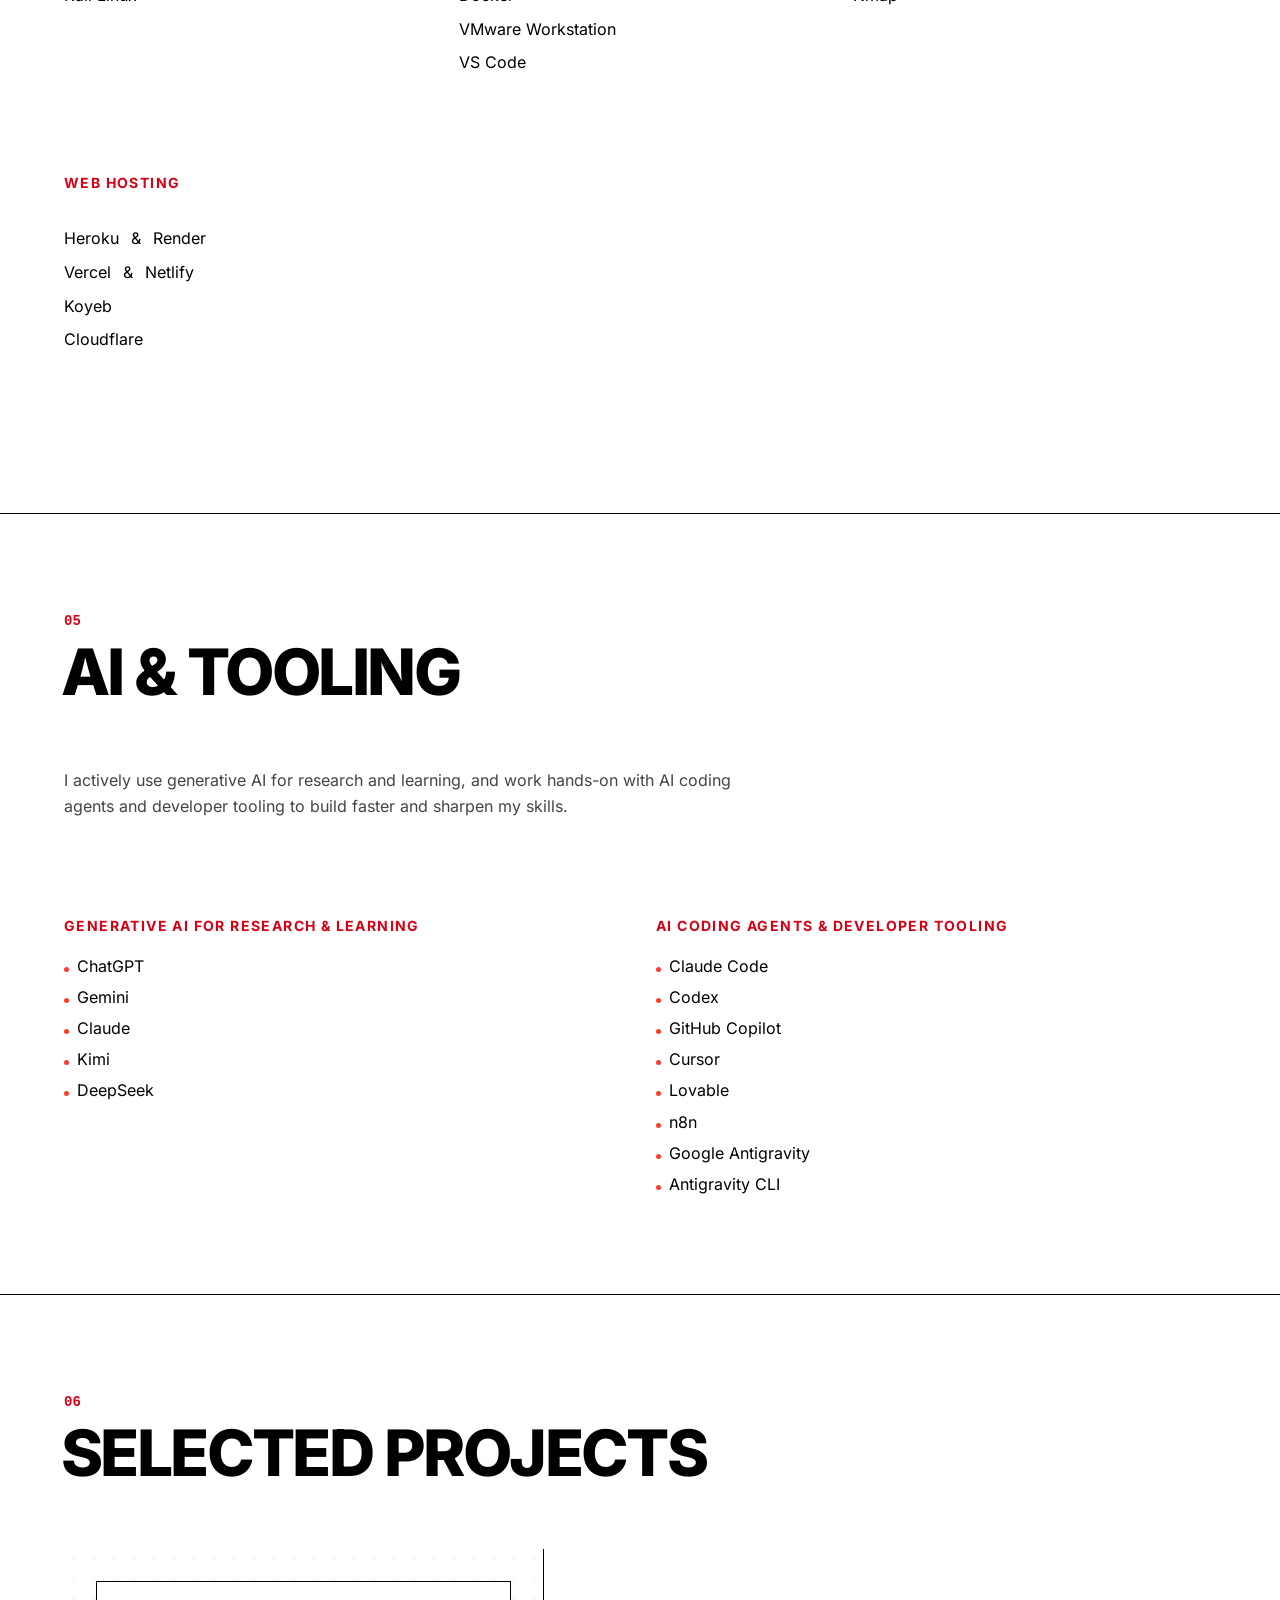
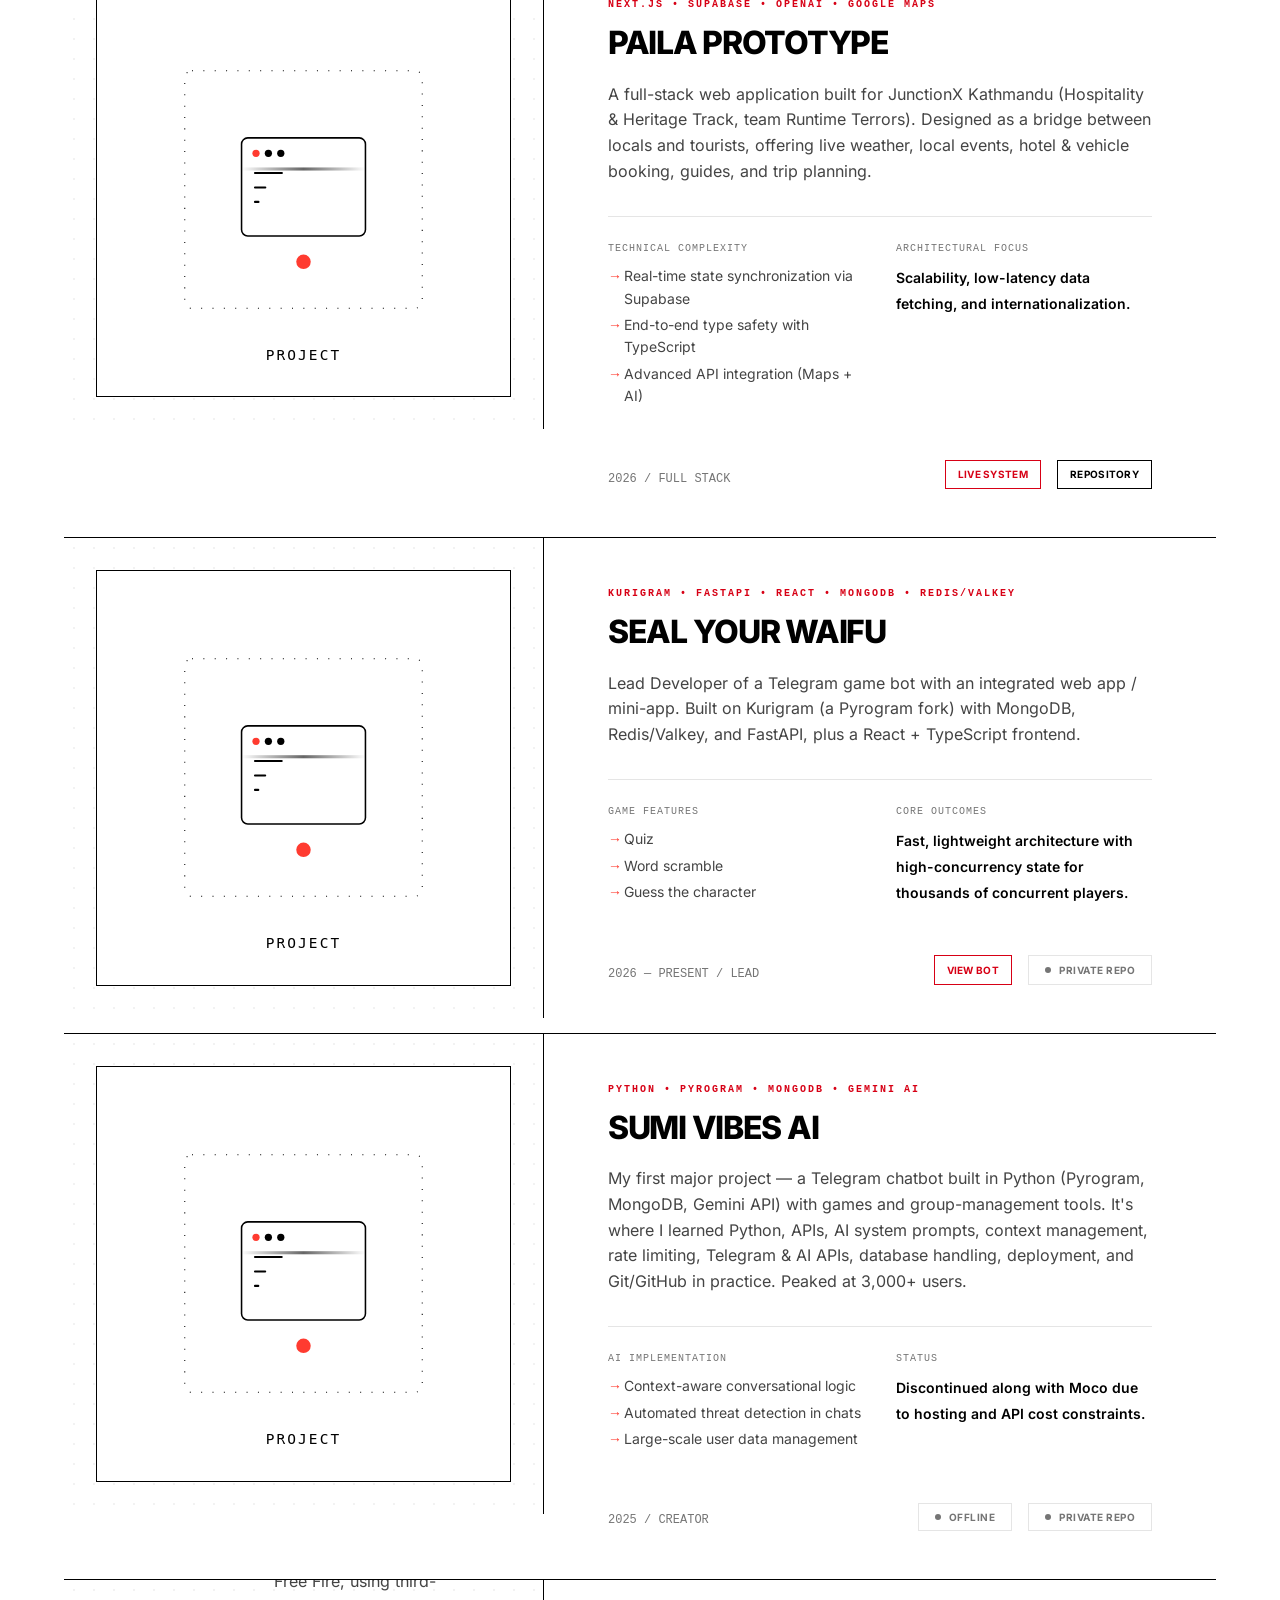
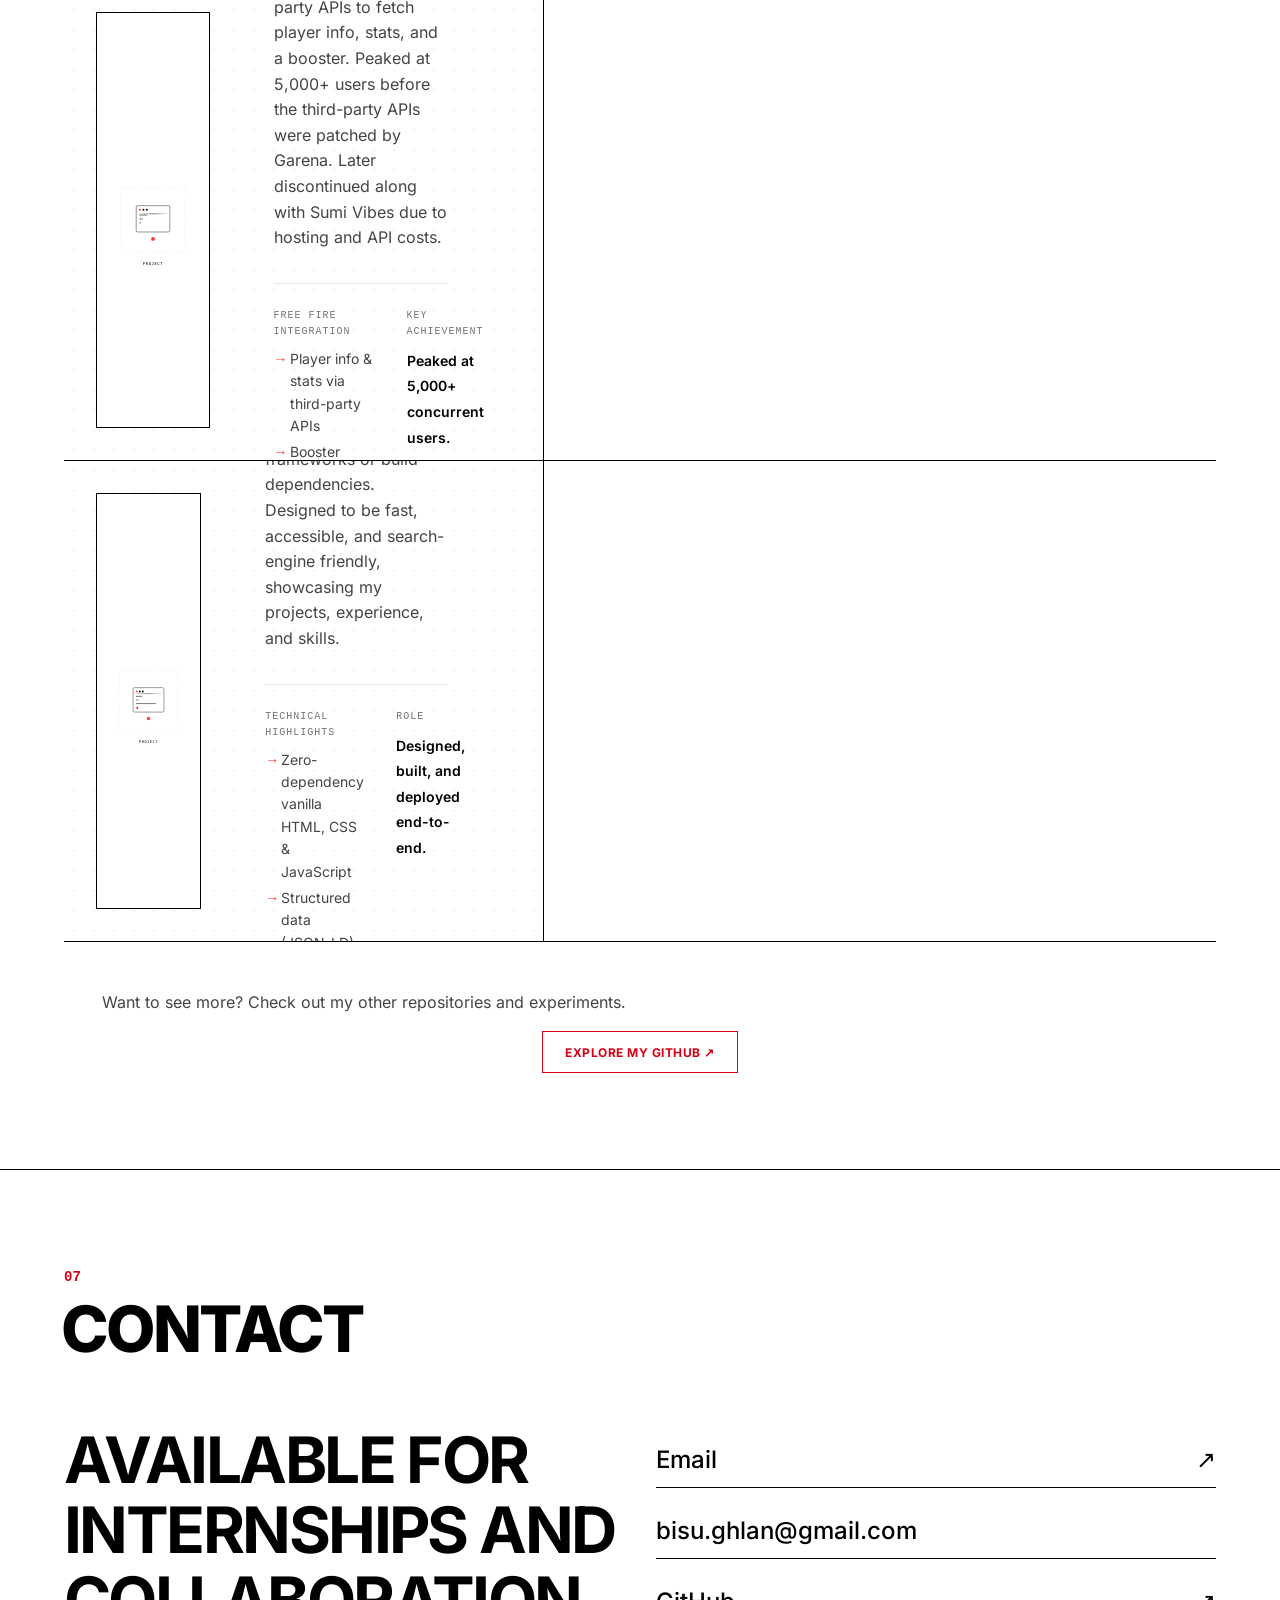
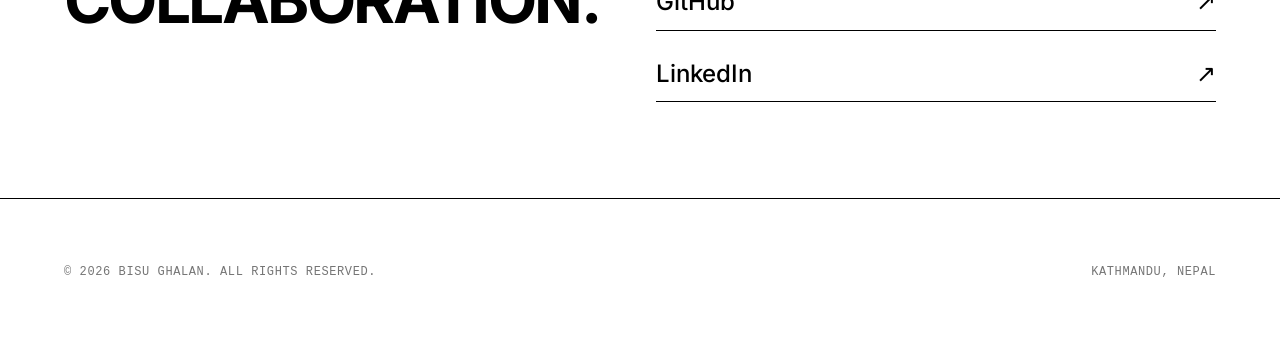
==== commit fe294c1f: "Enhance scroll and navigation functionality - Added syncToTop function to manage visibility of back-" ====
--- a/index.html
+++ b/index.html
@@ -4,6 +4,11 @@
 <head>
   <meta charset="UTF-8" />
   <meta name="viewport" content="width=device-width, initial-scale=1.0, viewport-fit=cover" />
+
+  <!-- Mark JS as available before first paint. The CSS uses html:not(.js) to
+       keep .reveal content visible if scripts are disabled/blocked, so content
+       is never lost. Without this, a no-JS visitor would see a blank page. -->
+  <script>document.documentElement.classList.add('js');</script>
 
   <!-- Google Analytics — lazy-loaded on first interaction or browser idle so it
        never blocks first paint / main thread on low-end devices. -->
@@ -71,8 +76,9 @@
   <meta name="twitter:image:alt" content="Bisu Ghalan — Cyber Security Researcher & CS Student, Kathmandu, Nepal" />
 
   <!-- ═══ Theme & App ═══ -->
-  <meta name="theme-color" content="#FFFFFF" />
-  <meta name="color-scheme" content="light" />
+  <meta name="theme-color" content="#FFFFFF" media="(prefers-color-scheme: light)" />
+  <meta name="theme-color" content="#0A0A0A" media="(prefers-color-scheme: dark)" />
+  <meta name="color-scheme" content="light dark" />
   <meta name="application-name" content="Bisu Ghalan Portfolio" />
 
   <!-- ═══ JSON-LD Structured Data (AEO) ═══ -->
@@ -547,7 +553,6 @@
             <div class="project-item__image-container">
               <div class="project-item__image">
                 <img src="assets/img/project-default.svg" alt="Paila Prototype — AI concierge with interactive geospatial data" loading="lazy" width="800" height="800" />
-                <span class="mono project-item__image-label">0x01_PAILA</span>
               </div>
             </div>
             <div class="project-item__content">
@@ -584,7 +589,6 @@
             <div class="project-item__image-container">
               <div class="project-item__image">
                 <img src="assets/img/project-default.svg" alt="Seal Your Waifu — large-scale Telegram gaming ecosystem" loading="lazy" width="800" height="800" />
-                <span class="mono project-item__image-label">0x02_SEALBOT</span>
               </div>
             </div>
             <div class="project-item__content">
@@ -621,7 +625,6 @@
             <div class="project-item__image-container">
               <div class="project-item__image">
                 <img src="assets/img/project-default.svg" alt="Sumi Vibes AI — Telegram chatbot with Google Gemini integration" loading="lazy" width="800" height="800" />
-                <span class="mono project-item__image-label">0x03_SUMIVIBES</span>
               </div>
             </div>
             <div class="project-item__content">
@@ -658,8 +661,6 @@
             <div class="project-item__image-container">
               <div class="project-item__image">
                 <img src="assets/img/project-default.svg" alt="Moco Utility Engine — high-traffic Python utility bot" loading="lazy" width="800" height="800" />
-                <span class="mono project-item__image-label">0x04_MOCOBOT</span>
-              </div>
             </div>
             <div class="project-item__content">
               <span class="project-item__tagline">Python • API Orchestration • Security Auditing</span>
@@ -695,9 +696,7 @@
             <div class="project-item__image-container">
               <div class="project-item__image">
                 <img src="assets/img/project-default.svg" alt="Personal Portfolio Website — this portfolio" loading="lazy" width="800" height="800" />
-                <span class="mono project-item__image-label">0x05_PORTFOLIO</span>
-              </div>
-            </div>
+              </div>
             <div class="project-item__content">
               <span class="project-item__tagline">HTML • CSS • Vanilla JavaScript</span>
               <h3 class="project-item__title">Personal Portfolio Website</h3>
--- a/assets/css/style.min.css
+++ b/assets/css/style.min.css
@@ -1 +1 @@
-:root{--clr-bg:#FFFFFF;--clr-surface:#FAFAFA;--clr-border:#000000;--clr-border-dim:#E5E5E5;--clr-shadow:rgba(0,0,0,0.05);--nav-shadow:rgba(0,0,0,0.10);--clr-text:#000000;--clr-muted:#444444;--clr-faint:#757575;--clr-grid:#F5F5F5;--clr-accent:#FF3B30;--clr-accent-text:#D70015;--clr-on-accent:#FFFFFF;--clr-green:#1FB574;--clr-pink:#FF4FA3;--clr-cyan:#1FB6CE;--font-display:"Inter",-apple-system,BlinkMacSystemFont,"Segoe UI",Roboto,Helvetica,Arial,sans-serif,"Apple Color Emoji","Segoe UI Emoji";--font-body:"Inter",-apple-system,BlinkMacSystemFont,"Segoe UI",Roboto,sans-serif;--font-mono:ui-monospace,"SF Mono","Fira Code","Menlo","Monaco","Consolas",monospace;--text-2xs:0.625rem;--text-xs:0.75rem;--text-sm:0.875rem;--text-base:1rem;--text-md:1.25rem;--text-lg:1.5rem;--text-xl:2rem;--text-2xl:clamp(2.5rem,6vw,4rem);--text-hero:clamp(2.75rem,9vw,7rem);--leading-body:1.6;--space-unit:0.5rem;--space-4:calc(var(--space-unit) * 0.5);--space-8:var(--space-unit);--space-16:calc(var(--space-unit) * 2);--space-24:calc(var(--space-unit) * 3);--space-32:calc(var(--space-unit) * 4);--space-48:calc(var(--space-unit) * 6);--space-64:calc(var(--space-unit) * 8);--space-96:calc(var(--space-unit) * 12);--space-160:calc(var(--space-unit) * 20);--space-xs:var(--space-8);--space-sm:var(--space-16);--space-md:var(--space-32);--space-lg:var(--space-64);--space-xl:var(--space-96);--space-xxl:var(--space-160);--border-width:1px;--container-max:1600px;--nav-h:72px;--grid-gutter:var(--space-32);--ease-swiss:cubic-bezier(0.25,0.1,0.25,1);--dur-fast:150ms;--dur-base:300ms;--dur-slow:500ms;}:root[data-theme="dark"]{--clr-bg:#0A0A0A;--clr-surface:#141414;--clr-border:#FFFFFF;--clr-border-dim:#2A2A2A;--clr-shadow:rgba(255,255,255,0.06);--nav-shadow:rgba(0,0,0,0.60);--clr-text:#FFFFFF;--clr-muted:#B5B5B5;--clr-faint:#8A8A8A;--clr-grid:#1A1A1A;--clr-accent:#FF453A;--clr-accent-text:#FF6B61;--clr-on-accent:#0A0A0A;--clr-green:#2FD08A;--clr-pink:#FF6FB5;--clr-cyan:#3FD3E8;}@media (prefers-color-scheme:dark){:root:not([data-theme="light"]){--clr-bg:#0A0A0A;--clr-surface:#141414;--clr-border:#FFFFFF;--clr-border-dim:#2A2A2A;--clr-shadow:rgba(255,255,255,0.06);--nav-shadow:rgba(0,0,0,0.60);--clr-text:#FFFFFF;--clr-muted:#B5B5B5;--clr-faint:#8A8A8A;--clr-grid:#1A1A1A;--clr-accent:#FF453A;--clr-accent-text:#FF6B61;--clr-on-accent:#0A0A0A;--clr-green:#2FD08A;--clr-pink:#FF6FB5;--clr-cyan:#3FD3E8;}}@font-face{font-family:"Inter";font-style:normal;font-weight:100 900;font-display:swap;src:url("../fonts/inter-latin.woff2") format("woff2");}*,*::before,*::after{box-sizing:border-box;margin:0;padding:0;}html{-webkit-text-size-adjust:100%;}body{min-height:100vh;min-height:100dvh;line-height:1.6;-webkit-font-smoothing:antialiased;-moz-osx-font-smoothing:grayscale;}img,picture,video,canvas,svg{display:block;max-width:100%;height:auto;}input,button,textarea,select{font:inherit;}p,h1,h2,h3,h4,h5,h6{overflow-wrap:break-word;}ul,ol{list-style:none;}a{color:inherit;text-decoration:none;}button{cursor:pointer;background:none;border:none;}:focus-visible{outline:2px solid var(--clr-accent);outline-offset:4px;}::selection{background:var(--clr-accent-text);color:var(--clr-on-accent);}html{scroll-behavior:smooth;font-size:100%;-webkit-text-size-adjust:100%;}body{background-color:var(--clr-bg);color:var(--clr-text);font-family:var(--font-body);font-size:var(--text-base);-webkit-font-smoothing:antialiased;-moz-osx-font-smoothing:grayscale;overflow-x:hidden;}h1,h2,h3,h4,h5,h6{font-family:var(--font-display);font-weight:800;line-height:1;letter-spacing:-0.04em;color:var(--clr-text);text-transform:uppercase;}p{max-width:60ch;margin-bottom:var(--space-16);}a{color:inherit;text-decoration:none;transition:color var(--dur-fast) var(--ease-swiss);outline:none;}a:focus-visible{outline:2px solid var(--clr-accent-text);outline-offset:4px;}.mono{font-family:var(--font-mono);font-size:var(--text-xs);letter-spacing:0.05em;text-transform:uppercase;}.container{width:100%;max-width:var(--container-max);margin-inline:auto;padding-inline:var(--space-lg);}.section{padding-block:var(--space-xl);border-top:var(--border-width) solid var(--clr-border);position:relative;}.section__header{margin-bottom:var(--space-lg);display:flex;flex-direction:column;gap:var(--space-8);}.section__num{font-family:var(--font-mono);font-size:var(--text-sm);color:var(--clr-accent-text);font-weight:700;}.section__title{font-size:var(--text-2xl);margin-left:-0.05em;}.btn{display:inline-flex;align-items:center;justify-content:center;padding:1rem 2rem;font-family:var(--font-display);font-size:var(--text-sm);font-weight:700;text-transform:uppercase;letter-spacing:0.05em;background-color:transparent;border:var(--border-width) solid var(--clr-text);color:var(--clr-text);cursor:pointer;transition:background-color var(--dur-fast) var(--ease-swiss),color var(--dur-fast) var(--ease-swiss),border-color var(--dur-fast) var(--ease-swiss);position:relative;overflow:hidden;}.btn:hover{background-color:var(--clr-text);color:var(--clr-bg);}.btn--accent{border-color:var(--clr-accent-text);color:var(--clr-accent-text);}.btn--accent:hover{background-color:var(--clr-accent-text);border-color:var(--clr-accent-text);color:var(--clr-on-accent);}.btn--disabled{opacity:0.5;cursor:not-allowed;pointer-events:none;}.tag{display:inline-flex;align-items:center;gap:var(--space-8);padding:0.5rem 1rem;font-family:var(--font-display);font-size:var(--text-2xs);font-weight:700;text-transform:uppercase;letter-spacing:0.05em;border:var(--border-width) solid var(--clr-border-dim);color:var(--clr-faint);background:transparent;line-height:1;}.tag::before{content:"";width:6px;height:6px;border-radius:50%;background:var(--clr-faint);}.tag--accent::before{background:var(--clr-accent);}.reveal{opacity:0;transform:translateY(30px);transition:opacity var(--dur-base) var(--ease-swiss),transform var(--dur-base) var(--ease-swiss);}.reveal.visible{opacity:1;transform:translateY(0);}@media (prefers-reduced-motion:reduce){.reveal{opacity:1;transform:none;transition:none;}html{scroll-behavior:auto;}}::-webkit-scrollbar{width:10px;}::-webkit-scrollbar-track{background:var(--clr-bg);}::-webkit-scrollbar-thumb{background:var(--clr-text);border:3px solid var(--clr-bg);}.text-muted{color:var(--clr-muted);}.text-center{text-align:center;}.mb-16{margin-bottom:var(--space-16);}.mb-sm{margin-bottom:var(--space-sm);}.mb-lg{margin-bottom:var(--space-lg);}.mt-48{margin-top:var(--space-48);}.sr-only{position:absolute;width:1px;height:1px;padding:0;margin:-1px;overflow:hidden;clip:rect(0,0,0,0);white-space:nowrap;border:0;}.sr-only-focusable:focus,.sr-only-focusable:focus-within{position:fixed;top:0;left:0;width:auto;height:auto;margin:0;padding:1rem;overflow:visible;clip:auto;clip-path:none;white-space:normal;background:var(--clr-bg);color:var(--clr-text);outline:2px solid var(--clr-accent-text);z-index:10000;}.scroll-progress-container{position:fixed;top:0;left:0;width:100%;height:2px;background:transparent;z-index:1100;}.scroll-progress-bar{height:100%;width:0%;background:var(--clr-accent);transition:width 0.1s linear;}.nav{position:fixed;top:0;left:0;right:0;z-index:1000;height:calc(var(--nav-h) + env(safe-area-inset-top));padding-top:env(safe-area-inset-top);background:var(--clr-bg);border-bottom:var(--border-width) solid var(--clr-border);display:flex;align-items:center;transition:transform var(--dur-base) var(--ease-swiss);}.nav--hidden{transform:translateY(-100%);}.nav .container{display:flex;align-items:center;justify-content:space-between;}.nav__brand{font-family:var(--font-display);font-size:var(--text-md);font-weight:900;color:var(--clr-text);letter-spacing:-0.05em;text-transform:uppercase;display:flex;align-items:center;gap:var(--space-8);}.nav__brand::before{content:"";display:block;width:12px;height:12px;background:var(--clr-accent);}.nav__links{display:flex;align-items:center;gap:var(--space-32);margin-left:auto;}.nav__links a{font-family:var(--font-mono);font-size:var(--text-xs);font-weight:600;text-transform:uppercase;letter-spacing:0.1em;color:var(--clr-muted);position:relative;}.nav__links a::after{content:"";position:absolute;bottom:-4px;left:0;width:100%;height:1px;background:var(--clr-accent);transform:scaleX(0);transform-origin:right;transition:transform var(--dur-fast) var(--ease-swiss);}.nav__links a:hover::after,.nav__links a.active::after{transform:scaleX(1);transform-origin:left;}.nav__links a:hover,.nav__links a.active{color:var(--clr-text);}.nav__toggle{display:none;width:44px;height:44px;flex-direction:column;justify-content:center;align-items:center;cursor:pointer;background:none;border:none;z-index:1001;}.nav__toggle span{display:block;width:20px;height:2px;background:var(--clr-text);margin-bottom:4px;transition:transform var(--dur-base) var(--ease-swiss),opacity var(--dur-base) var(--ease-swiss);}.nav__toggle.open span:nth-child(1){transform:translateY(6px) rotate(45deg);}.nav__toggle.open span:nth-child(2){opacity:0;}.nav__toggle.open span:nth-child(3){transform:translateY(-6px) rotate(-45deg);}@media (min-width:769px) and (max-width:1024px){.nav__links{gap:var(--space-16);}}@media (max-width:768px){.nav__links{display:none;}.nav__links.open{display:flex;}.nav__toggle{display:flex;}}.hero{min-height:100vh;min-height:100dvh;padding-top:calc(var(--nav-h) + var(--space-xl) + env(safe-area-inset-top));padding-bottom:var(--space-xl);display:flex;align-items:center;background-color:var(--clr-bg);position:relative;overflow:hidden;}.hero::after{content:"";position:absolute;top:0;left:0;right:0;bottom:0;background-image:linear-gradient(to right,var(--clr-grid) 1px,transparent 1px),linear-gradient(to bottom,var(--clr-grid) 1px,transparent 1px);background-size:40px 40px;mask-image:radial-gradient(circle at 50% 50%,black,transparent 80%);pointer-events:none;z-index:0;}.hero__inner{width:100%;position:relative;z-index:1;display:grid;grid-template-columns:repeat(12,1fr);gap:var(--grid-gutter);}.hero__content{grid-column:1 / span 10;}.hero__avatar{grid-column:11 / span 2;align-self:start;display:flex;flex-direction:column;align-items:flex-end;gap:var(--space-16);}.hero__avatar-frame{width:100%;aspect-ratio:1 / 1;border:var(--border-width) solid var(--clr-text);background-color:var(--clr-surface);display:flex;align-items:center;justify-content:center;position:relative;overflow:hidden;}.hero__avatar-frame::before{content:"";position:absolute;inset:0;opacity:0.06;background-image:radial-gradient(var(--clr-text) 1px,transparent 1px);background-size:16px 16px;}.hero__avatar-frame .mono{font-size:var(--text-2xl);font-weight:700;color:var(--clr-text);letter-spacing:0.05em;}.hero__avatar-caption{font-size:var(--text-2xs);color:var(--clr-faint);}.hero__name{font-family:var(--font-display);font-size:var(--text-hero);line-height:0.85;font-weight:900;text-transform:uppercase;letter-spacing:-0.04em;margin-bottom:var(--space-24);color:var(--clr-text);word-break:break-word;}.hero__title{font-family:var(--font-mono);font-size:var(--text-sm);font-weight:700;color:var(--clr-accent-text);text-transform:uppercase;letter-spacing:0.2em;margin-bottom:var(--space-16);display:flex;align-items:center;gap:var(--space-16);}.hero__title::before{content:"";width:40px;height:2px;background:var(--clr-accent);}.hero__summary{font-size:var(--text-md);line-height:var(--leading-body);color:var(--clr-muted);max-width:45ch;margin-bottom:var(--space-48);font-weight:500;}.hero__meta{grid-column:1 / span 12;margin-top:var(--space-64);display:flex;gap:var(--space-64);border-top:var(--border-width) solid var(--clr-text);padding-top:var(--space-16);}.hero__meta-item{display:flex;flex-direction:column;gap:var(--space-4);}.hero__meta-label{font-family:var(--font-mono);font-size:var(--text-2xs);color:var(--clr-faint);text-transform:uppercase;letter-spacing:0.1em;}.hero__meta-value{font-family:var(--font-mono);font-size:var(--text-xs);font-weight:700;color:var(--clr-text);}.hero__links{display:flex;gap:var(--space-16);}@media (max-width:1024px){.hero__content{grid-column:1 / span 12;}.hero__avatar{display:none;}.hero__meta{flex-wrap:wrap;gap:var(--space-32);}}@media (max-width:768px){.hero{padding-top:calc(var(--nav-h) + var(--space-lg) + env(safe-area-inset-top));}.hero__meta{gap:var(--space-16);}.hero__meta-item{width:calc(50% - var(--space-16));}}.about__grid{display:grid;grid-template-columns:repeat(12,1fr);gap:var(--grid-gutter);}.about__bio{grid-column:span 8;}.about__bio p{font-size:var(--text-base);line-height:var(--leading-body);color:var(--clr-text);margin-bottom:var(--space-md);}.about__bio b,.about__bio em,.about__bio strong{color:var(--clr-text);font-weight:700;font-style:normal;}.about__sidebar{grid-column:span 4;padding-left:var(--space-lg);border-left:1px solid var(--clr-border);}@media (max-width:768px){.about__bio,.about__sidebar{grid-column:1 / -1;}.about__sidebar{padding-left:0;border-left:none;border-top:1px solid var(--clr-border);padding-top:var(--space-lg);}}.edu__meta{display:grid;grid-template-columns:repeat(12,1fr);gap:var(--grid-gutter);}.edu__table-wrapper{grid-column:span 12;}.edu__table{width:100%;border-collapse:collapse;}.edu__table tr{border-bottom:1px solid var(--clr-border);}.edu__table td{padding-block:var(--space-md);vertical-align:top;}.edu__table td:first-child{width:30%;font-family:var(--font-mono);font-size:var(--text-xs);color:var(--clr-accent-text);text-transform:uppercase;}.edu__table td:last-child{font-size:var(--text-base);color:var(--clr-text);}.edu__table a{color:var(--clr-text);font-weight:700;text-decoration:underline;text-underline-offset:4px;}.edu__table a:hover{color:var(--clr-accent);}@media (max-width:768px){.edu__table td{display:block;width:100% !important;padding-bottom:0;}.edu__table td:last-child{padding-top:var(--space-xs);padding-bottom:var(--space-md);}}.exp__list{display:flex;flex-direction:column;gap:0;border-left:1px solid var(--clr-border);}.exp__card{position:relative;padding-left:var(--space-lg);padding-bottom:var(--space-xl);}.exp__card::before{content:'';position:absolute;left:-5px;top:0;width:9px;height:9px;background-color:var(--clr-bg);border:1px solid var(--clr-accent);border-radius:50%;}.exp__title{font-size:var(--text-lg);font-weight:700;text-transform:uppercase;margin-bottom:0.25rem;}.exp__date{font-family:var(--font-mono);font-size:var(--text-xs);color:var(--clr-accent-text);text-transform:uppercase;margin-bottom:var(--space-md);display:block;}.exp__desc{font-size:var(--text-base);color:var(--clr-muted);max-width:60ch;}.exp__desc strong{color:var(--clr-accent-text);font-weight:700;}.exp__desc a{color:var(--clr-accent-text);font-weight:700;text-decoration:underline;text-underline-offset:2px;}.exp__desc a:hover{color:var(--clr-accent);}.skills__grid{display:grid;grid-template-columns:repeat(12,1fr);gap:var(--grid-gutter);}.skills__group{grid-column:span 4;margin-bottom:var(--space-lg);}.skills__group-title{font-family:var(--font-display);font-size:var(--text-sm);font-weight:700;text-transform:uppercase;letter-spacing:0.1em;color:var(--clr-accent-text);margin-bottom:var(--space-md);display:block;}.skills__list{list-style:none;display:flex;flex-direction:column;gap:0.5rem;}.skills__list li{font-family:var(--font-body);font-size:var(--text-base);font-weight:400;color:var(--clr-text);display:flex;align-items:center;gap:0.75rem;}@media (max-width:1024px){.skills__group{grid-column:span 6;}}@media (max-width:768px){.skills__group{grid-column:span 12;}}.ai__intro{grid-column:1 / -1;font-size:var(--text-base);color:var(--clr-muted);max-width:70ch;margin:0 0 var(--space-lg);}.ai__grid{display:grid;grid-template-columns:repeat(12,1fr);gap:var(--grid-gutter);}.ai__group{grid-column:span 6;margin:0;}.ai__group-title{font-family:var(--font-display);font-size:var(--text-sm);font-weight:700;text-transform:uppercase;letter-spacing:0.1em;color:var(--clr-accent-text);margin-bottom:var(--space-sm);display:block;}.ai__list{list-style:none;display:flex;flex-direction:column;gap:0.35rem;}.ai__list li{font-family:var(--font-body);font-size:var(--text-base);font-weight:400;color:var(--clr-text);display:flex;align-items:baseline;gap:0.5rem;}.ai__list li::before{content:'';flex:0 0 auto;width:5px;height:5px;margin-top:0.55em;background:var(--clr-accent);border-radius:50%;}.ai__list a{color:var(--clr-text);text-decoration:none;}.ai__list a:hover{color:var(--clr-accent-text);}.projects__list{display:flex;flex-direction:column;}.project-item{display:grid;grid-template-columns:repeat(12,1fr);border-bottom:var(--border-width) solid var(--clr-border);transition:background-color var(--dur-base) var(--ease-swiss);}.project-item:hover{background-color:var(--clr-surface);}.project-item__image-container{grid-column:1 / span 5;aspect-ratio:1 / 1;border-right:var(--border-width) solid var(--clr-border);padding:var(--space-32);display:flex;align-items:center;justify-content:center;background-color:var(--clr-bg);position:relative;overflow:hidden;}.project-item__image-container::before{content:"";position:absolute;inset:0;opacity:0.05;background-image:radial-gradient(var(--clr-text) 1px,transparent 1px);background-size:20px 20px;}.project-item__image{width:100%;height:100%;border:var(--border-width) solid var(--clr-text);background-color:var(--clr-bg);display:flex;align-items:center;justify-content:center;position:relative;z-index:1;transition:transform var(--dur-slow) var(--ease-swiss);}.project-item__image img{width:100%;height:100%;object-fit:contain;display:block;}.project-item__image-label{position:absolute;left:var(--space-16);bottom:var(--space-16);background:var(--clr-bg);padding:0.25rem 0.5rem;border:var(--border-width) solid var(--clr-border);z-index:2;}.project-item:hover .project-item__image{transform:scale(0.98) rotate(-1deg);}.project-item__content{grid-column:6 / span 7;padding:var(--space-48) var(--space-64);display:flex;flex-direction:column;}.project-item__tagline{font-family:var(--font-mono);font-size:var(--text-2xs);color:var(--clr-accent-text);text-transform:uppercase;letter-spacing:0.2em;margin-bottom:var(--space-16);font-weight:700;}.project-item__title{font-size:var(--text-xl);line-height:0.9;margin-bottom:var(--space-24);letter-spacing:-0.04em;}.project-item__description{font-size:var(--text-base);color:var(--clr-muted);margin-bottom:var(--space-32);line-height:var(--leading-body);}.project-details{display:grid;grid-template-columns:1fr 1fr;gap:var(--space-32);margin-bottom:var(--space-48);border-top:1px solid var(--clr-border-dim);padding-top:var(--space-24);}.detail-group__label{font-family:var(--font-mono);font-size:var(--text-2xs);color:var(--clr-faint);text-transform:uppercase;letter-spacing:0.1em;margin-bottom:var(--space-8);display:block;}.detail-group__value{font-size:var(--text-sm);font-weight:600;color:var(--clr-text);}.detail-list{list-style:none;font-size:var(--text-sm);color:var(--clr-muted);}.detail-list li{position:relative;padding-left:var(--space-16);margin-bottom:var(--space-4);}.detail-list li::before{content:"→";position:absolute;left:0;color:var(--clr-accent);}.project-item__meta{margin-top:auto;display:flex;justify-content:space-between;align-items:flex-end;}.project-item__year{font-family:var(--font-mono);font-size:var(--text-xs);color:var(--clr-faint);}.project-item__links{display:flex;gap:var(--space-16);}.project-item__links .btn{padding:0.5rem 1rem;font-size:var(--text-2xs);}@media (max-width:1200px){.project-item__content{padding:var(--space-32) var(--space-48);}}@media (max-width:1024px){.project-item{grid-template-columns:1fr;}.project-item__image-container{border-right:none;border-bottom:var(--border-width) solid var(--clr-border);aspect-ratio:16 / 9;}.project-item__content{grid-column:1 / span 1;}}@media (max-width:768px){.project-details{grid-template-columns:1fr;gap:var(--space-24);}.project-item__content{padding:var(--space-32) var(--space-16);}.project-item__links .btn{min-height:44px;padding:0.75rem 1.25rem;font-size:var(--text-xs);}}@media (max-width:480px){.project-item__meta{flex-wrap:wrap;gap:var(--space-16);}.project-item__links{width:100%;}}.contact__inner{display:grid;grid-template-columns:repeat(12,1fr);gap:var(--grid-gutter);}.contact__line{grid-column:span 6;font-family:var(--font-display);font-size:var(--text-2xl);line-height:1.1;font-weight:700;text-transform:uppercase;letter-spacing:-0.04em;overflow-wrap:break-word;}.contact__links{grid-column:span 6;display:flex;flex-direction:column;gap:var(--space-sm);padding-top:0.5rem;}.contact__links a{font-family:var(--font-display);font-size:var(--text-lg);font-weight:500;color:var(--clr-text);border-bottom:1px solid var(--clr-border);padding-block:0.5rem;display:flex;justify-content:space-between;align-items:center;transition:color var(--dur-fast) var(--ease-swiss),border-color var(--dur-fast) var(--ease-swiss);}.contact__links a:hover{color:var(--clr-accent);border-color:var(--clr-accent);}.contact__copy{font-family:var(--font-display);font-size:var(--text-lg);font-weight:500;color:var(--clr-text);border-bottom:1px solid var(--clr-border);padding-block:0.5rem;display:flex;justify-content:space-between;align-items:center;gap:var(--space-16);background:none;cursor:pointer;text-align:left;transition:color var(--dur-fast) var(--ease-swiss),border-color var(--dur-fast) var(--ease-swiss);}.contact__copy:hover{color:var(--clr-accent);border-color:var(--clr-accent);}.contact__copy-status{font-family:var(--font-mono);font-size:var(--text-2xs);text-transform:uppercase;letter-spacing:0.1em;color:var(--clr-accent-text);}@media (max-width:768px){.contact__line,.contact__links{grid-column:span 12;}.contact__line{font-size:var(--text-xl);}}.footer{padding-block:var(--space-lg);border-top:1px solid var(--clr-border);background:var(--clr-bg);}.footer .container{display:flex;justify-content:space-between;align-items:center;}.footer__note{font-family:var(--font-mono);font-size:var(--text-xs);color:var(--clr-faint);text-transform:uppercase;letter-spacing:0.05em;}@media (max-width:768px){.footer .container{flex-direction:column;gap:var(--space-sm);align-items:flex-start;}}.to-top{position:fixed;right:var(--space-24);bottom:var(--space-24);width:48px;height:48px;display:flex;align-items:center;justify-content:center;font-size:var(--text-lg);font-weight:700;color:var(--clr-on-accent);background:var(--clr-accent-text);border:none;border-radius:50%;cursor:pointer;z-index:1050;box-shadow:0 8px 24px -8px var(--nav-shadow);opacity:0;transform:translateY(12px);transition:opacity var(--dur-base) var(--ease-swiss),transform var(--dur-base) var(--ease-swiss),background-color var(--dur-fast) var(--ease-swiss);}.to-top:not([hidden]){opacity:1;transform:translateY(0);}.to-top:hover{background:var(--clr-accent);}.to-top:focus-visible{outline:2px solid var(--clr-accent-text);outline-offset:4px;}@media (prefers-reduced-motion:reduce){.to-top{transition:opacity var(--dur-fast) var(--ease-swiss);transform:none;}}@media (min-width:1600px){:root{--space-unit:0.625rem;}}@media (max-width:1024px){:root{--space-lg:var(--space-48);--space-xl:var(--space-64);--space-xxl:var(--space-96);}.container{padding-inline:var(--space-32);}.section__title{font-size:var(--text-xl);}}@media (max-width:768px){:root{--nav-h:64px;--space-lg:var(--space-32);--space-xl:var(--space-48);--space-xxl:var(--space-64);}.container{padding-inline:var(--space-16);}.hero__inner,.about__grid,.skills__grid,.ai__grid,.edu__meta,.contact__inner{grid-template-columns:1fr;}.ai__group{grid-column:1 / -1;}.nav__links{position:fixed;top:0;right:0;width:100%;height:100vh;height:100dvh;background:var(--clr-bg);flex-direction:column;justify-content:center;align-items:center;gap:var(--space-32);padding-top:calc(var(--nav-h) + env(safe-area-inset-top));padding-bottom:env(safe-area-inset-bottom);padding-inline:env(safe-area-inset-left) env(safe-area-inset-right);transform:translateX(100%);transition:transform var(--dur-base) var(--ease-swiss);z-index:999;}.nav__links.open{transform:translateX(0);}.nav__links a{font-size:var(--text-lg);font-weight:800;padding:var(--space-8) var(--space-16);}.section{padding-block:var(--space-lg);}.section__title{font-size:var(--text-lg);}}@media (max-width:480px){.hero__links{flex-direction:column;width:100%;}.hero__links .btn{width:100%;}}@media (max-height:500px) and (orientation:landscape){.hero{min-height:auto;}}@media (max-width:768px) and (max-height:500px) and (orientation:landscape){.nav__links{flex-direction:row;flex-wrap:wrap;align-content:center;gap:var(--space-16);padding-block:calc(var(--nav-h) + env(safe-area-inset-top)) var(--space-16);}.nav__links a{font-size:var(--text-md);}}+:root{--clr-bg:#FFFFFF;--clr-surface:#FAFAFA;--clr-border:#000000;--clr-border-dim:#E5E5E5;--clr-shadow:rgba(0,0,0,0.05);--nav-shadow:rgba(0,0,0,0.10);--clr-text:#000000;--clr-muted:#444444;--clr-faint:#757575;--clr-grid:#F5F5F5;--clr-accent:#FF3B30;--clr-accent-text:#D70015;--clr-on-accent:#FFFFFF;--clr-green:#1FB574;--clr-pink:#FF4FA3;--clr-cyan:#1FB6CE;--font-display:"Inter",-apple-system,BlinkMacSystemFont,"Segoe UI",Roboto,Helvetica,Arial,sans-serif,"Apple Color Emoji","Segoe UI Emoji";--font-body:"Inter",-apple-system,BlinkMacSystemFont,"Segoe UI",Roboto,sans-serif;--font-mono:ui-monospace,"SF Mono","Fira Code","Menlo","Monaco","Consolas",monospace;--text-2xs:0.625rem;--text-xs:0.75rem;--text-sm:0.875rem;--text-base:1rem;--text-md:1.25rem;--text-lg:1.5rem;--text-xl:2rem;--text-2xl:clamp(2.5rem,6vw,4rem);--text-hero:clamp(2.75rem,9vw,7rem);--leading-body:1.6;--space-unit:0.5rem;--space-4:calc(var(--space-unit) * 0.5);--space-8:var(--space-unit);--space-16:calc(var(--space-unit) * 2);--space-24:calc(var(--space-unit) * 3);--space-32:calc(var(--space-unit) * 4);--space-48:calc(var(--space-unit) * 6);--space-64:calc(var(--space-unit) * 8);--space-96:calc(var(--space-unit) * 12);--space-160:calc(var(--space-unit) * 20);--space-xs:var(--space-8);--space-sm:var(--space-16);--space-md:var(--space-32);--space-lg:var(--space-64);--space-xl:var(--space-96);--space-xxl:var(--space-160);--border-width:1px;--container-max:1600px;--nav-h:72px;--grid-gutter:var(--space-32);--ease-swiss:cubic-bezier(0.25,0.1,0.25,1);--dur-fast:150ms;--dur-base:300ms;--dur-slow:500ms;}:root[data-theme="dark"]{--clr-bg:#0A0A0A;--clr-surface:#141414;--clr-border:#FFFFFF;--clr-border-dim:#2A2A2A;--clr-shadow:rgba(255,255,255,0.06);--nav-shadow:rgba(0,0,0,0.60);--clr-text:#FFFFFF;--clr-muted:#B5B5B5;--clr-faint:#8A8A8A;--clr-grid:#1A1A1A;--clr-accent:#FF453A;--clr-accent-text:#FF6B61;--clr-on-accent:#0A0A0A;--clr-green:#2FD08A;--clr-pink:#FF6FB5;--clr-cyan:#3FD3E8;}@media (prefers-color-scheme:dark){:root:not([data-theme="light"]){--clr-bg:#0A0A0A;--clr-surface:#141414;--clr-border:#FFFFFF;--clr-border-dim:#2A2A2A;--clr-shadow:rgba(255,255,255,0.06);--nav-shadow:rgba(0,0,0,0.60);--clr-text:#FFFFFF;--clr-muted:#B5B5B5;--clr-faint:#8A8A8A;--clr-grid:#1A1A1A;--clr-accent:#FF453A;--clr-accent-text:#FF6B61;--clr-on-accent:#0A0A0A;--clr-green:#2FD08A;--clr-pink:#FF6FB5;--clr-cyan:#3FD3E8;}}@font-face{font-family:"Inter";font-style:normal;font-weight:100 900;font-display:swap;src:url("../fonts/inter-latin.woff2") format("woff2");}*,*::before,*::after{box-sizing:border-box;margin:0;padding:0;}html{-webkit-text-size-adjust:100%;}body{min-height:100vh;min-height:100dvh;line-height:1.6;-webkit-font-smoothing:antialiased;-moz-osx-font-smoothing:grayscale;}img,picture,video,canvas,svg{display:block;max-width:100%;height:auto;}input,button,textarea,select{font:inherit;}p,h1,h2,h3,h4,h5,h6{overflow-wrap:break-word;}ul,ol{list-style:none;}a{color:inherit;text-decoration:none;}button{cursor:pointer;background:none;border:none;}:focus-visible{outline:2px solid var(--clr-accent);outline-offset:4px;}::selection{background:var(--clr-accent-text);color:var(--clr-on-accent);}html{scroll-behavior:smooth;scroll-padding-top:calc(var(--nav-h) + var(--space-16) + env(safe-area-inset-top));font-size:100%;-webkit-text-size-adjust:100%;}html:not(.js) .reveal{opacity:1 !important;transform:none !important;}body{background-color:var(--clr-bg);color:var(--clr-text);font-family:var(--font-body);font-size:var(--text-base);-webkit-font-smoothing:antialiased;-moz-osx-font-smoothing:grayscale;overflow-x:hidden;}h1,h2,h3,h4,h5,h6{font-family:var(--font-display);font-weight:800;line-height:1;letter-spacing:-0.04em;color:var(--clr-text);text-transform:uppercase;text-wrap:balance;}.hero__inner,.about__grid,.skills__grid,.ai__grid,.edu__meta,.contact__inner,.project-item,.project-item__content,.project-details,.exp__card,.skills__group,.ai__group,.contact__links,.hero__meta{min-width:0;}p{max-width:60ch;margin-bottom:var(--space-16);}a{color:inherit;text-decoration:none;transition:color var(--dur-fast) var(--ease-swiss);outline:none;}a:focus-visible{outline:2px solid var(--clr-accent-text);outline-offset:4px;}.mono{font-family:var(--font-mono);font-size:var(--text-xs);letter-spacing:0.05em;text-transform:uppercase;}.container{width:100%;max-width:var(--container-max);margin-inline:auto;padding-inline:var(--space-lg);}.section{padding-block:var(--space-xl);border-top:var(--border-width) solid var(--clr-border);position:relative;}.section__header{margin-bottom:var(--space-lg);display:flex;flex-direction:column;gap:var(--space-8);}.section__num{font-family:var(--font-mono);font-size:var(--text-sm);color:var(--clr-accent-text);font-weight:700;}.section__title{font-size:var(--text-2xl);margin-left:-0.05em;}.btn{display:inline-flex;align-items:center;justify-content:center;padding:0.65rem 1.4rem;font-family:var(--font-display);font-size:var(--text-xs);font-weight:700;text-transform:uppercase;letter-spacing:0.04em;background-color:transparent;border:var(--border-width) solid var(--clr-text);color:var(--clr-text);cursor:pointer;transition:background-color var(--dur-fast) var(--ease-swiss),color var(--dur-fast) var(--ease-swiss),border-color var(--dur-fast) var(--ease-swiss);position:relative;overflow:hidden;}.btn:hover{background-color:var(--clr-text);color:var(--clr-bg);}.btn--accent{border-color:var(--clr-accent-text);color:var(--clr-accent-text);}.btn--accent:hover{background-color:var(--clr-accent-text);border-color:var(--clr-accent-text);color:var(--clr-on-accent);}.btn--disabled{opacity:0.5;cursor:not-allowed;pointer-events:none;}.tag{display:inline-flex;align-items:center;gap:var(--space-8);padding:0.5rem 1rem;font-family:var(--font-display);font-size:var(--text-2xs);font-weight:700;text-transform:uppercase;letter-spacing:0.05em;border:var(--border-width) solid var(--clr-border-dim);color:var(--clr-faint);background:transparent;line-height:1;}.tag::before{content:"";width:6px;height:6px;border-radius:50%;background:var(--clr-faint);}.tag--accent::before{background:var(--clr-accent);}.reveal{opacity:0;transform:translateY(30px);transition:opacity var(--dur-base) var(--ease-swiss),transform var(--dur-base) var(--ease-swiss);}.reveal.visible{opacity:1;transform:translateY(0);}@media (prefers-reduced-motion:reduce){.reveal{opacity:1;transform:none;transition:none;}html{scroll-behavior:auto;}}::-webkit-scrollbar{width:10px;}::-webkit-scrollbar-track{background:var(--clr-bg);}::-webkit-scrollbar-thumb{background:var(--clr-text);border:3px solid var(--clr-bg);}.text-muted{color:var(--clr-muted);}.text-center{text-align:center;}.mb-16{margin-bottom:var(--space-16);}.mb-sm{margin-bottom:var(--space-sm);}.mb-lg{margin-bottom:var(--space-lg);}.mt-48{margin-top:var(--space-48);}.sr-only{position:absolute;width:1px;height:1px;padding:0;margin:-1px;overflow:hidden;clip:rect(0,0,0,0);white-space:nowrap;border:0;}.sr-only-focusable:focus,.sr-only-focusable:focus-within{position:fixed;top:0;left:0;width:auto;height:auto;margin:0;padding:1rem;overflow:visible;clip:auto;clip-path:none;white-space:normal;background:var(--clr-bg);color:var(--clr-text);outline:2px solid var(--clr-accent-text);z-index:10000;}.scroll-progress-container{position:fixed;top:0;left:0;width:100%;height:2px;background:transparent;z-index:1100;}.scroll-progress-bar{height:100%;width:0%;background:var(--clr-accent);transition:width 0.1s linear;}.nav{position:fixed;top:0;left:0;right:0;z-index:1000;height:calc(var(--nav-h) + env(safe-area-inset-top));padding-top:env(safe-area-inset-top);background:var(--clr-bg);border-bottom:var(--border-width) solid var(--clr-border);display:flex;align-items:center;transition:transform var(--dur-base) var(--ease-swiss);}.nav--hidden{transform:translateY(-100%);}.nav .container{display:flex;align-items:center;justify-content:space-between;}.nav__brand{font-family:var(--font-display);font-size:var(--text-md);font-weight:900;color:var(--clr-text);letter-spacing:-0.05em;text-transform:uppercase;display:flex;align-items:center;gap:var(--space-8);}.nav__brand::before{content:"";display:block;width:12px;height:12px;background:var(--clr-accent);}.nav__links{display:flex;align-items:center;gap:var(--space-32);margin-left:auto;}.nav__links a{font-family:var(--font-mono);font-size:var(--text-xs);font-weight:600;text-transform:uppercase;letter-spacing:0.1em;color:var(--clr-muted);position:relative;}.nav__links a::after{content:"";position:absolute;bottom:-4px;left:0;width:100%;height:1px;background:var(--clr-accent);transform:scaleX(0);transform-origin:right;transition:transform var(--dur-fast) var(--ease-swiss);}.nav__links a:hover::after,.nav__links a.active::after{transform:scaleX(1);transform-origin:left;}.nav__links a:hover,.nav__links a.active{color:var(--clr-text);}.nav__toggle{display:none;width:44px;height:44px;flex-direction:column;justify-content:center;align-items:center;cursor:pointer;background:none;border:none;z-index:1001;}.nav__toggle span{display:block;width:20px;height:2px;background:var(--clr-text);margin-bottom:4px;transition:transform var(--dur-base) var(--ease-swiss),opacity var(--dur-base) var(--ease-swiss);}.nav__toggle.open span:nth-child(1){transform:translateY(6px) rotate(45deg);}.nav__toggle.open span:nth-child(2){opacity:0;}.nav__toggle.open span:nth-child(3){transform:translateY(-6px) rotate(-45deg);}@media (min-width:769px) and (max-width:1024px){.nav__links{gap:var(--space-16);}}@media (max-width:768px){.nav__links{display:none;}.nav__links.open{display:flex;}.nav__toggle{display:flex;}}.hero{min-height:100vh;min-height:100dvh;padding-top:calc(var(--nav-h) + var(--space-xl) + env(safe-area-inset-top));padding-bottom:var(--space-xl);display:flex;align-items:center;background-color:var(--clr-bg);position:relative;overflow:hidden;}.hero::after{content:"";position:absolute;top:0;left:0;right:0;bottom:0;background-image:linear-gradient(to right,var(--clr-grid) 1px,transparent 1px),linear-gradient(to bottom,var(--clr-grid) 1px,transparent 1px);background-size:40px 40px;mask-image:radial-gradient(circle at 50% 50%,black,transparent 80%);pointer-events:none;z-index:0;}.hero__inner{width:100%;position:relative;z-index:1;display:grid;grid-template-columns:repeat(12,minmax(0,1fr));gap:var(--grid-gutter);}.hero__content{grid-column:1 / span 10;min-width:0;}.hero__avatar{grid-column:11 / span 2;align-self:start;display:flex;flex-direction:column;align-items:flex-end;gap:var(--space-16);}.hero__avatar-frame{width:100%;aspect-ratio:1 / 1;border:var(--border-width) solid var(--clr-text);background-color:var(--clr-surface);display:flex;align-items:center;justify-content:center;position:relative;overflow:hidden;}.hero__avatar-frame::before{content:"";position:absolute;inset:0;opacity:0.06;background-image:radial-gradient(var(--clr-text) 1px,transparent 1px);background-size:16px 16px;}.hero__avatar-frame .mono{font-size:var(--text-2xl);font-weight:700;color:var(--clr-text);letter-spacing:0.05em;}.hero__avatar-caption{font-size:var(--text-2xs);color:var(--clr-faint);}.hero__name{font-family:var(--font-display);font-size:var(--text-hero);line-height:0.85;font-weight:900;text-transform:uppercase;letter-spacing:-0.04em;margin-bottom:var(--space-24);color:var(--clr-text);word-break:break-word;min-width:0;}.hero__title{font-family:var(--font-mono);font-size:var(--text-sm);font-weight:700;color:var(--clr-accent-text);text-transform:uppercase;letter-spacing:0.2em;margin-bottom:var(--space-16);display:flex;align-items:center;gap:var(--space-16);}.hero__title::before{content:"";width:40px;height:2px;background:var(--clr-accent);}.hero__summary{font-size:var(--text-md);line-height:var(--leading-body);color:var(--clr-muted);max-width:45ch;margin-bottom:var(--space-48);font-weight:500;}.hero__meta{grid-column:1 / span 12;margin-top:var(--space-64);display:flex;gap:var(--space-64);border-top:var(--border-width) solid var(--clr-text);padding-top:var(--space-16);}.hero__meta-item{display:flex;flex-direction:column;gap:var(--space-4);}.hero__meta-label{font-family:var(--font-mono);font-size:var(--text-2xs);color:var(--clr-faint);text-transform:uppercase;letter-spacing:0.1em;}.hero__meta-value{font-family:var(--font-mono);font-size:var(--text-xs);font-weight:700;color:var(--clr-text);}.hero__links{display:flex;gap:var(--space-16);}@media (max-width:1024px){.hero__content{grid-column:1 / span 12;}.hero__avatar{display:none;}.hero__meta{flex-wrap:wrap;gap:var(--space-32);}}@media (max-width:768px){.hero{padding-top:calc(var(--nav-h) + var(--space-lg) + env(safe-area-inset-top));}.hero__name{font-size:clamp(2.5rem,16vw,4.5rem);}.hero__summary{margin-bottom:var(--space-32);}.hero__meta{gap:var(--space-16);}.hero__meta-item{width:calc(50% - var(--space-16));}}.about__grid{display:grid;grid-template-columns:repeat(12,minmax(0,1fr));gap:var(--grid-gutter);}.about__bio{grid-column:span 8;}.about__bio p{font-size:var(--text-base);line-height:var(--leading-body);color:var(--clr-text);margin-bottom:var(--space-md);}.about__bio b,.about__bio em,.about__bio strong{color:var(--clr-text);font-weight:700;font-style:normal;}.about__sidebar{grid-column:span 4;padding-left:var(--space-lg);border-left:1px solid var(--clr-border);}@media (max-width:768px){.about__bio,.about__sidebar{grid-column:1 / -1;}.about__sidebar{padding-left:0;border-left:none;border-top:1px solid var(--clr-border);padding-top:var(--space-lg);}}.edu__meta{display:grid;grid-template-columns:repeat(12,minmax(0,1fr));gap:var(--grid-gutter);}.edu__table-wrapper{grid-column:span 12;}.edu__table{width:100%;border-collapse:collapse;}.edu__table tr{border-bottom:1px solid var(--clr-border);}.edu__table td{padding-block:var(--space-md);vertical-align:top;}.edu__table td:first-child{width:30%;font-family:var(--font-mono);font-size:var(--text-xs);color:var(--clr-accent-text);text-transform:uppercase;}.edu__table td:last-child{font-size:var(--text-base);color:var(--clr-text);}.edu__table a{color:var(--clr-text);font-weight:700;text-decoration:underline;text-underline-offset:4px;}.edu__table a:hover{color:var(--clr-accent);}@media (max-width:768px){.edu__table td{display:block;width:100% !important;padding-bottom:0;}.edu__table td:last-child{padding-top:var(--space-xs);padding-bottom:var(--space-md);}}.exp__list{display:flex;flex-direction:column;gap:0;border-left:1px solid var(--clr-border);}.exp__card{position:relative;padding-left:var(--space-lg);padding-bottom:var(--space-xl);}.exp__card::before{content:'';position:absolute;left:-5px;top:0;width:9px;height:9px;background-color:var(--clr-bg);border:1px solid var(--clr-accent);border-radius:50%;}.exp__title{font-size:var(--text-lg);font-weight:700;text-transform:uppercase;margin-bottom:0.25rem;}.exp__date{font-family:var(--font-mono);font-size:var(--text-xs);color:var(--clr-accent-text);text-transform:uppercase;margin-bottom:var(--space-md);display:block;}.exp__desc{font-size:var(--text-base);color:var(--clr-muted);max-width:60ch;}.exp__desc strong{color:var(--clr-accent-text);font-weight:700;}.exp__desc a{color:var(--clr-accent-text);font-weight:700;text-decoration:underline;text-underline-offset:2px;}.exp__desc a:hover{color:var(--clr-accent);}.skills__grid{display:grid;grid-template-columns:repeat(12,minmax(0,1fr));gap:var(--grid-gutter);}.skills__group{grid-column:span 4;margin-bottom:var(--space-lg);}.skills__group-title{font-family:var(--font-display);font-size:var(--text-sm);font-weight:700;text-transform:uppercase;letter-spacing:0.1em;color:var(--clr-accent-text);margin-bottom:var(--space-md);display:block;}.skills__list{list-style:none;display:flex;flex-direction:column;gap:0.5rem;}.skills__list li{font-family:var(--font-body);font-size:var(--text-base);font-weight:400;color:var(--clr-text);display:flex;align-items:center;gap:0.75rem;}@media (max-width:1024px){.skills__group{grid-column:span 6;}}@media (max-width:768px){.skills__group{grid-column:span 12;}}.ai__intro{grid-column:1 / -1;font-size:var(--text-base);color:var(--clr-muted);max-width:70ch;margin:0 0 var(--space-lg);}.ai__grid{display:grid;grid-template-columns:repeat(12,minmax(0,1fr));gap:var(--grid-gutter);}.ai__group{grid-column:span 6;margin:0;}.ai__group-title{font-family:var(--font-display);font-size:var(--text-sm);font-weight:700;text-transform:uppercase;letter-spacing:0.1em;color:var(--clr-accent-text);margin-bottom:var(--space-sm);display:block;}.ai__list{list-style:none;display:flex;flex-direction:column;gap:0.35rem;}.ai__list li{font-family:var(--font-body);font-size:var(--text-base);font-weight:400;color:var(--clr-text);display:flex;align-items:baseline;gap:0.5rem;}.ai__list li::before{content:'';flex:0 0 auto;width:5px;height:5px;margin-top:0.55em;background:var(--clr-accent);border-radius:50%;}.ai__list a{color:var(--clr-text);text-decoration:none;}.ai__list a:hover{color:var(--clr-accent-text);}.projects__list{display:flex;flex-direction:column;}.project-item{display:grid;grid-template-columns:repeat(12,minmax(0,1fr));border-bottom:var(--border-width) solid var(--clr-border);transition:background-color var(--dur-base) var(--ease-swiss);}.project-item:hover{background-color:var(--clr-surface);}.project-item__image-container{grid-column:1 / span 5;aspect-ratio:1 / 1;border-right:var(--border-width) solid var(--clr-border);padding:var(--space-32);display:flex;align-items:center;justify-content:center;background-color:var(--clr-bg);position:relative;overflow:hidden;}.project-item__image-container::before{content:"";position:absolute;inset:0;opacity:0.05;background-image:radial-gradient(var(--clr-text) 1px,transparent 1px);background-size:20px 20px;}.project-item__image{width:100%;height:100%;border:var(--border-width) solid var(--clr-text);background-color:var(--clr-bg);display:flex;align-items:center;justify-content:center;position:relative;z-index:1;transition:transform var(--dur-slow) var(--ease-swiss);}.project-item__image img{width:100%;height:100%;object-fit:contain;display:block;}.project-item:hover .project-item__image{transform:scale(0.98) rotate(-1deg);}.project-item__content{grid-column:6 / span 7;padding:var(--space-48) var(--space-64);display:flex;flex-direction:column;}.project-item__tagline{font-family:var(--font-mono);font-size:var(--text-2xs);color:var(--clr-accent-text);text-transform:uppercase;letter-spacing:0.2em;margin-bottom:var(--space-16);font-weight:700;}.project-item__title{font-size:var(--text-xl);line-height:0.9;margin-bottom:var(--space-24);letter-spacing:-0.04em;}.project-item__description{font-size:var(--text-base);color:var(--clr-muted);margin-bottom:var(--space-32);line-height:var(--leading-body);}.project-details{display:grid;grid-template-columns:1fr 1fr;gap:var(--space-32);margin-bottom:var(--space-48);border-top:1px solid var(--clr-border-dim);padding-top:var(--space-24);}.detail-group__label{font-family:var(--font-mono);font-size:var(--text-2xs);color:var(--clr-faint);text-transform:uppercase;letter-spacing:0.1em;margin-bottom:var(--space-8);display:block;}.detail-group__value{font-size:var(--text-sm);font-weight:600;color:var(--clr-text);}.detail-list{list-style:none;font-size:var(--text-sm);color:var(--clr-muted);}.detail-list li{position:relative;padding-left:var(--space-16);margin-bottom:var(--space-4);}.detail-list li::before{content:"→";position:absolute;left:0;color:var(--clr-accent);}.project-item__meta{margin-top:auto;display:flex;justify-content:space-between;align-items:flex-end;}.project-item__year{font-family:var(--font-mono);font-size:var(--text-xs);color:var(--clr-faint);}.project-item__links{display:flex;gap:var(--space-16);}.project-item__links .btn{padding:0.35rem 0.75rem;font-size:var(--text-2xs);letter-spacing:0.03em;}@media (max-width:1200px){.project-item__content{padding:var(--space-32) var(--space-48);}}@media (max-width:1024px){.project-item{grid-template-columns:1fr;}.project-item__image-container{border-right:none;border-bottom:var(--border-width) solid var(--clr-border);aspect-ratio:16 / 9;}.project-item__content{grid-column:1 / span 1;}}@media (max-width:768px){.project-details{grid-template-columns:1fr;gap:var(--space-24);}.project-item__content{padding:var(--space-32) var(--space-16);}.project-item__links .btn{min-height:44px;padding:0.75rem 1.25rem;font-size:var(--text-xs);}}@media (max-width:480px){.project-item__meta{flex-wrap:wrap;gap:var(--space-16);}.project-item__links{width:100%;}.project-item__links .btn{flex:1 1 auto;}}.contact__inner{display:grid;grid-template-columns:repeat(12,minmax(0,1fr));gap:var(--grid-gutter);}.contact__line{grid-column:span 6;font-family:var(--font-display);font-size:var(--text-2xl);line-height:1.1;font-weight:700;text-transform:uppercase;letter-spacing:-0.04em;overflow-wrap:break-word;}.contact__links{grid-column:span 6;display:flex;flex-direction:column;gap:var(--space-sm);padding-top:0.5rem;}.contact__links a{font-family:var(--font-display);font-size:var(--text-lg);font-weight:500;color:var(--clr-text);border-bottom:1px solid var(--clr-border);padding-block:0.5rem;display:flex;justify-content:space-between;align-items:center;transition:color var(--dur-fast) var(--ease-swiss),border-color var(--dur-fast) var(--ease-swiss);}.contact__links a:hover{color:var(--clr-accent);border-color:var(--clr-accent);}.contact__copy{font-family:var(--font-display);font-size:var(--text-lg);font-weight:500;color:var(--clr-text);border-bottom:1px solid var(--clr-border);padding-block:0.5rem;display:flex;justify-content:space-between;align-items:center;gap:var(--space-16);background:none;cursor:pointer;text-align:left;transition:color var(--dur-fast) var(--ease-swiss),border-color var(--dur-fast) var(--ease-swiss);}.contact__copy:hover{color:var(--clr-accent);border-color:var(--clr-accent);}.contact__copy-status{font-family:var(--font-mono);font-size:var(--text-2xs);text-transform:uppercase;letter-spacing:0.1em;color:var(--clr-accent-text);}@media (max-width:768px){.contact__line,.contact__links{grid-column:span 12;}.contact__line{font-size:var(--text-xl);}}.footer{padding-block:var(--space-lg);border-top:1px solid var(--clr-border);background:var(--clr-bg);}.footer .container{display:flex;justify-content:space-between;align-items:center;}.footer__note{font-family:var(--font-mono);font-size:var(--text-xs);color:var(--clr-faint);text-transform:uppercase;letter-spacing:0.05em;}@media (max-width:768px){.footer .container{flex-direction:column;gap:var(--space-sm);align-items:flex-start;}}.to-top{position:fixed;right:calc(var(--space-24) + env(safe-area-inset-right));bottom:calc(var(--space-24) + env(safe-area-inset-bottom));width:48px;height:48px;display:flex;align-items:center;justify-content:center;font-size:var(--text-lg);font-weight:700;color:var(--clr-on-accent);background:var(--clr-accent-text);border:none;border-radius:50%;cursor:pointer;z-index:1050;box-shadow:0 8px 24px -8px var(--nav-shadow);opacity:0;transform:translateY(12px);transition:opacity var(--dur-base) var(--ease-swiss),transform var(--dur-base) var(--ease-swiss),background-color var(--dur-fast) var(--ease-swiss);}.to-top:not([hidden]){opacity:1;transform:translateY(0);}.to-top:hover{background:var(--clr-accent);}.to-top:focus-visible{outline:2px solid var(--clr-accent-text);outline-offset:4px;}@media (prefers-reduced-motion:reduce){.to-top{transition:opacity var(--dur-fast) var(--ease-swiss);transform:none;}}@media (min-width:1600px){:root{--space-unit:0.625rem;}}@media (max-width:1024px){:root{--space-lg:var(--space-48);--space-xl:var(--space-64);--space-xxl:var(--space-96);}.container{padding-inline:var(--space-32);}.section__title{font-size:var(--text-xl);}}@media (max-width:768px){:root{--nav-h:64px;--space-lg:var(--space-32);--space-xl:var(--space-48);--space-xxl:var(--space-64);--grid-gutter:var(--space-16);}.container{padding-inline:var(--space-16);}.hero__inner,.about__grid,.skills__grid,.ai__grid,.edu__meta,.contact__inner{grid-template-columns:1fr;}.ai__group{grid-column:1 / -1;}.nav__links{position:fixed;top:0;right:0;width:100%;height:100vh;height:100dvh;background:var(--clr-bg);flex-direction:column;justify-content:safe center;align-items:center;gap:var(--space-32);padding-top:calc(var(--nav-h) + env(safe-area-inset-top));padding-bottom:env(safe-area-inset-bottom);padding-inline:calc(var(--space-16) + env(safe-area-inset-left)) calc(var(--space-16) + env(safe-area-inset-right));overflow-y:auto;-webkit-overflow-scrolling:touch;transform:translateX(100%);transition:transform var(--dur-base) var(--ease-swiss);z-index:999;}.nav__links.open{transform:translateX(0);}.nav__links a{font-size:var(--text-lg);font-weight:800;padding:var(--space-8) var(--space-16);}.section{padding-block:var(--space-lg);}.section__title{font-size:var(--text-lg);}}@media (max-width:480px){.hero__links{flex-direction:column;width:100%;}.hero__links .btn{width:100%;}}@media (max-height:500px) and (orientation:landscape){.hero{min-height:auto;}}@media (max-width:768px) and (max-height:500px) and (orientation:landscape){.nav__links{flex-direction:row;flex-wrap:wrap;align-content:center;gap:var(--space-16);padding-block:calc(var(--nav-h) + env(safe-area-inset-top)) var(--space-16);}.nav__links a{font-size:var(--text-md);}}
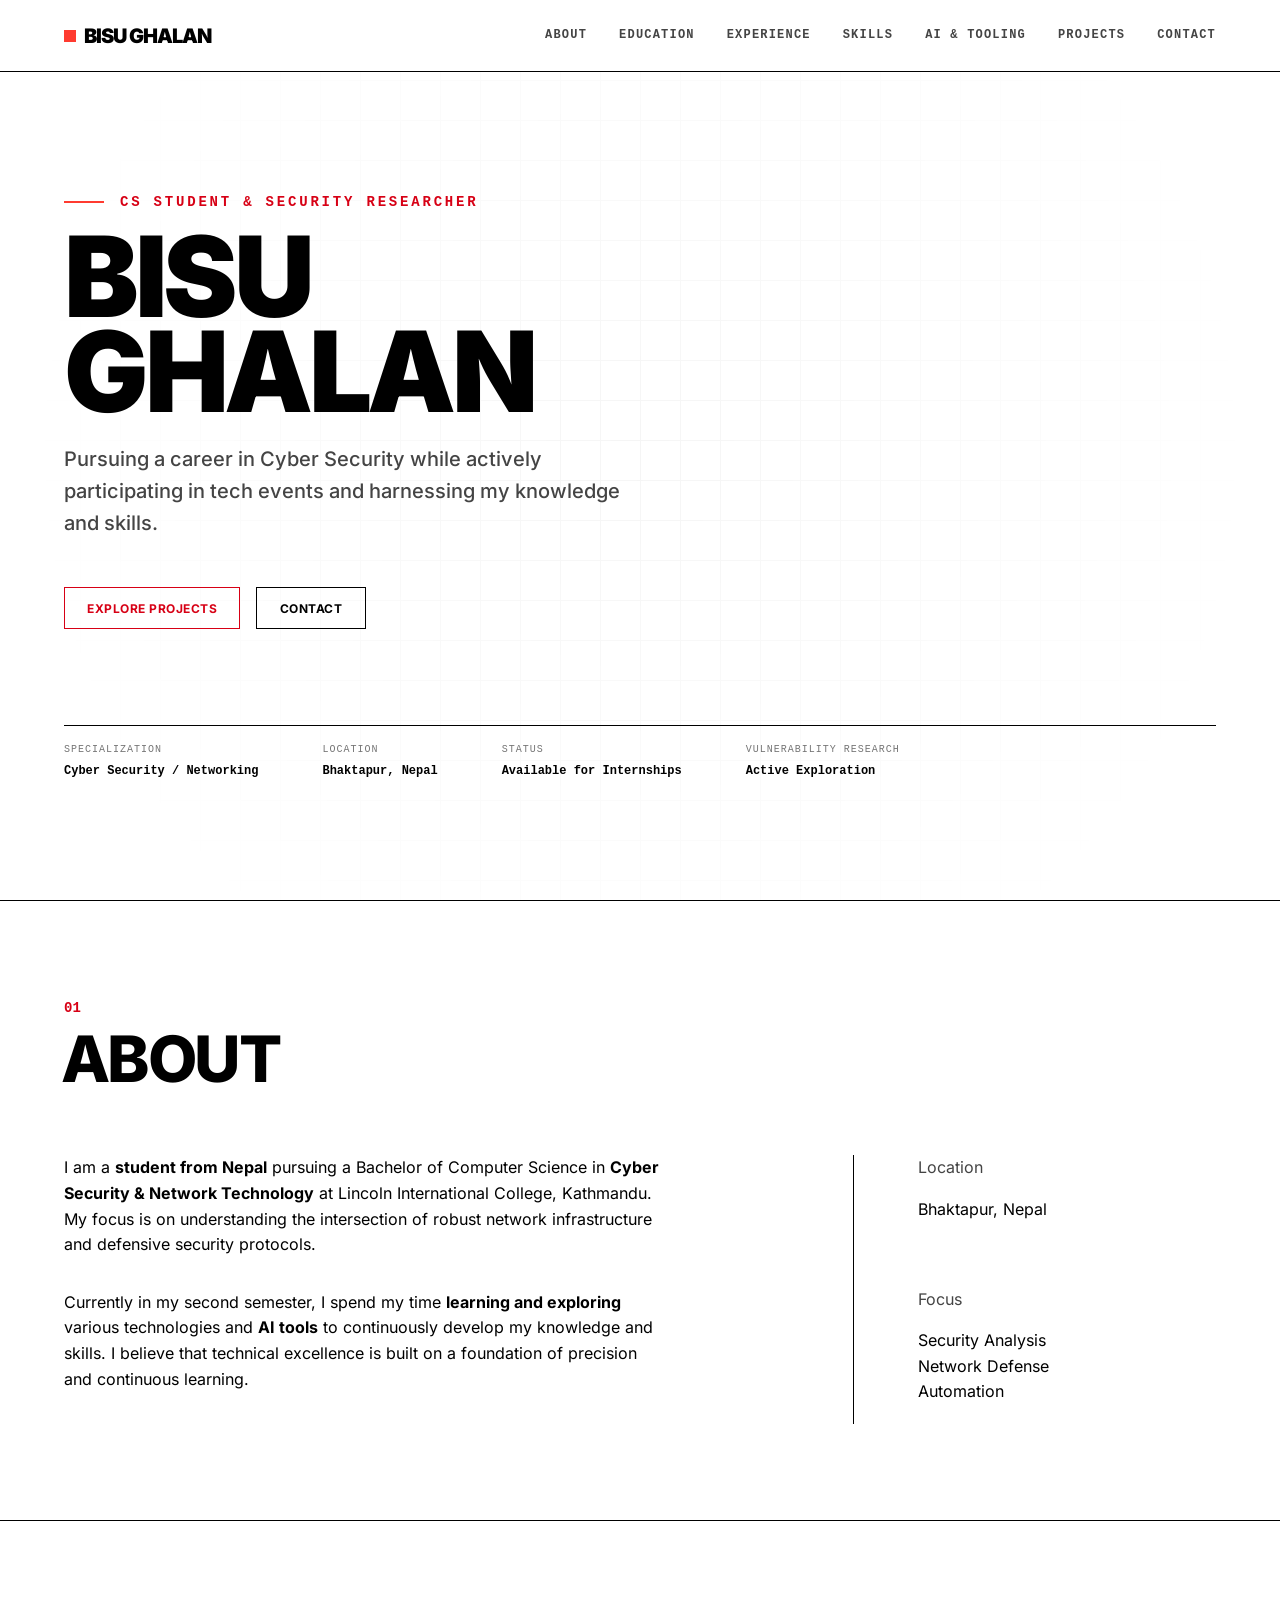
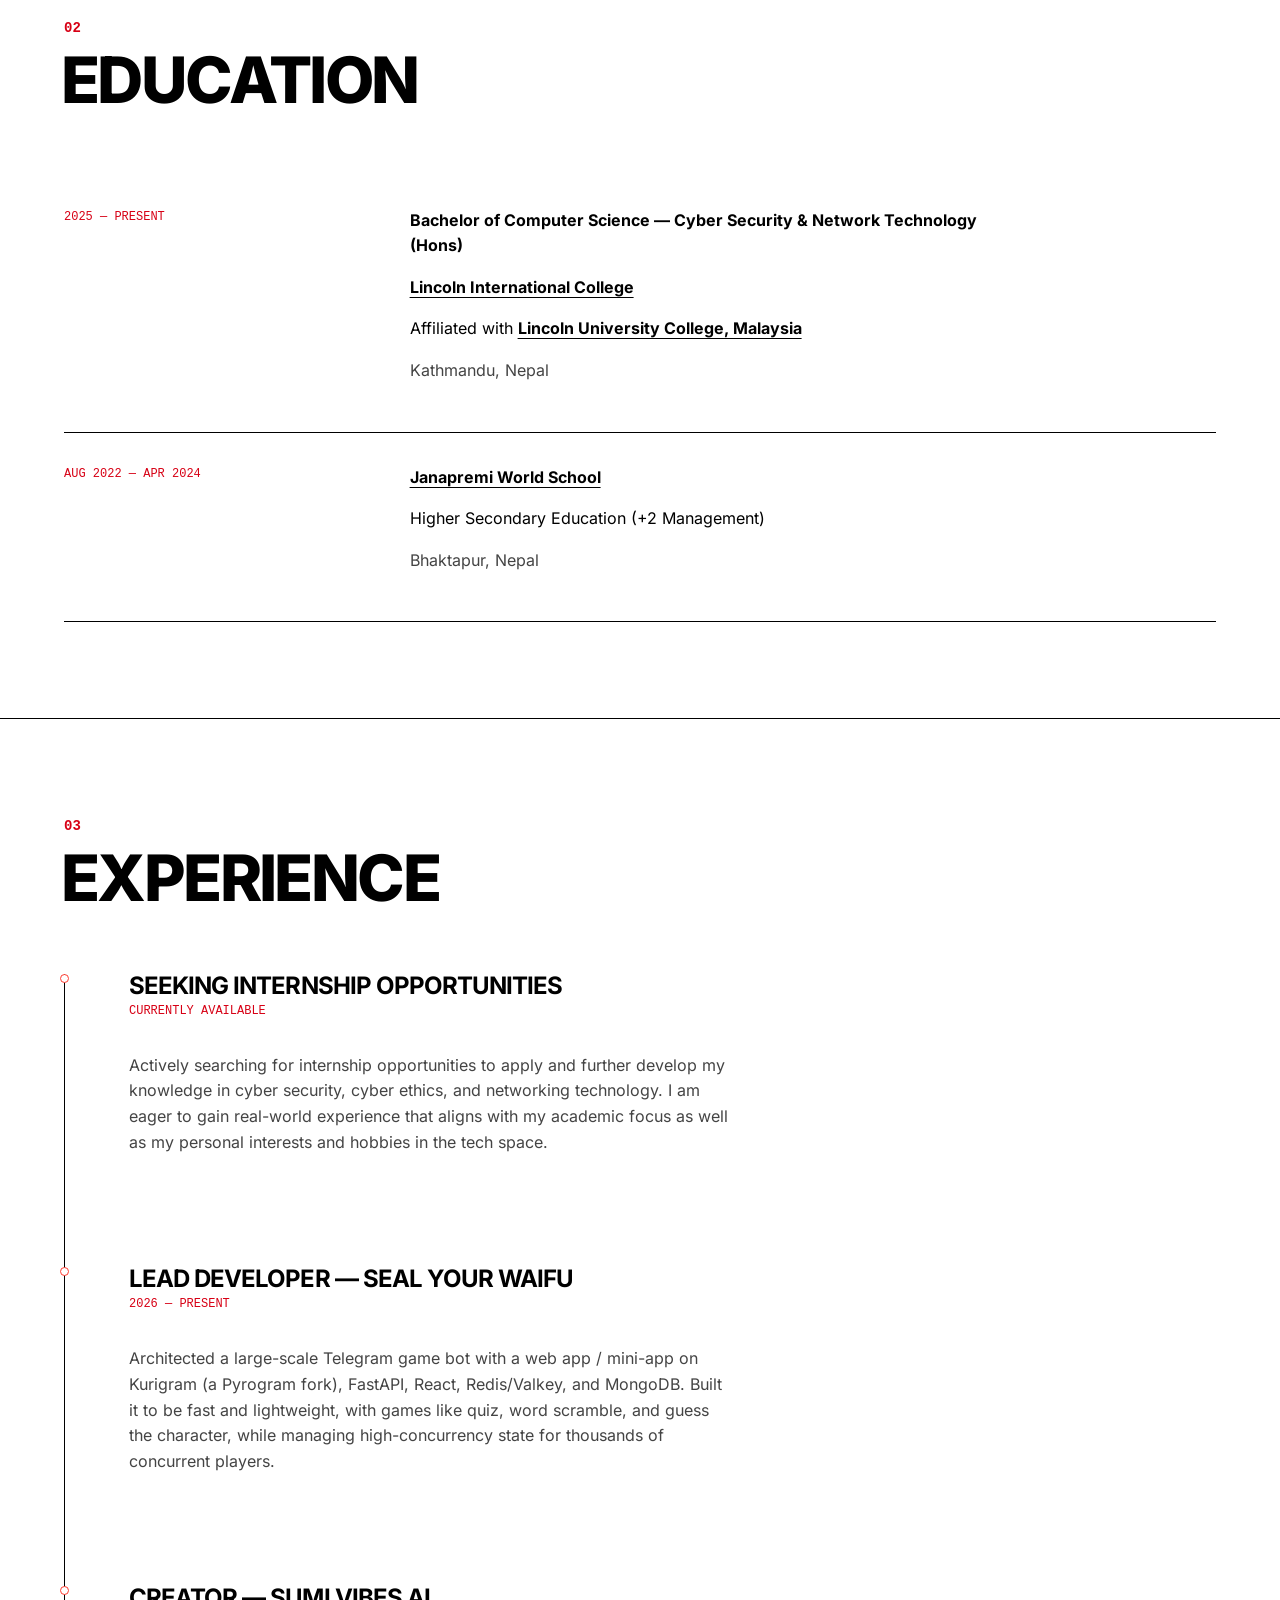
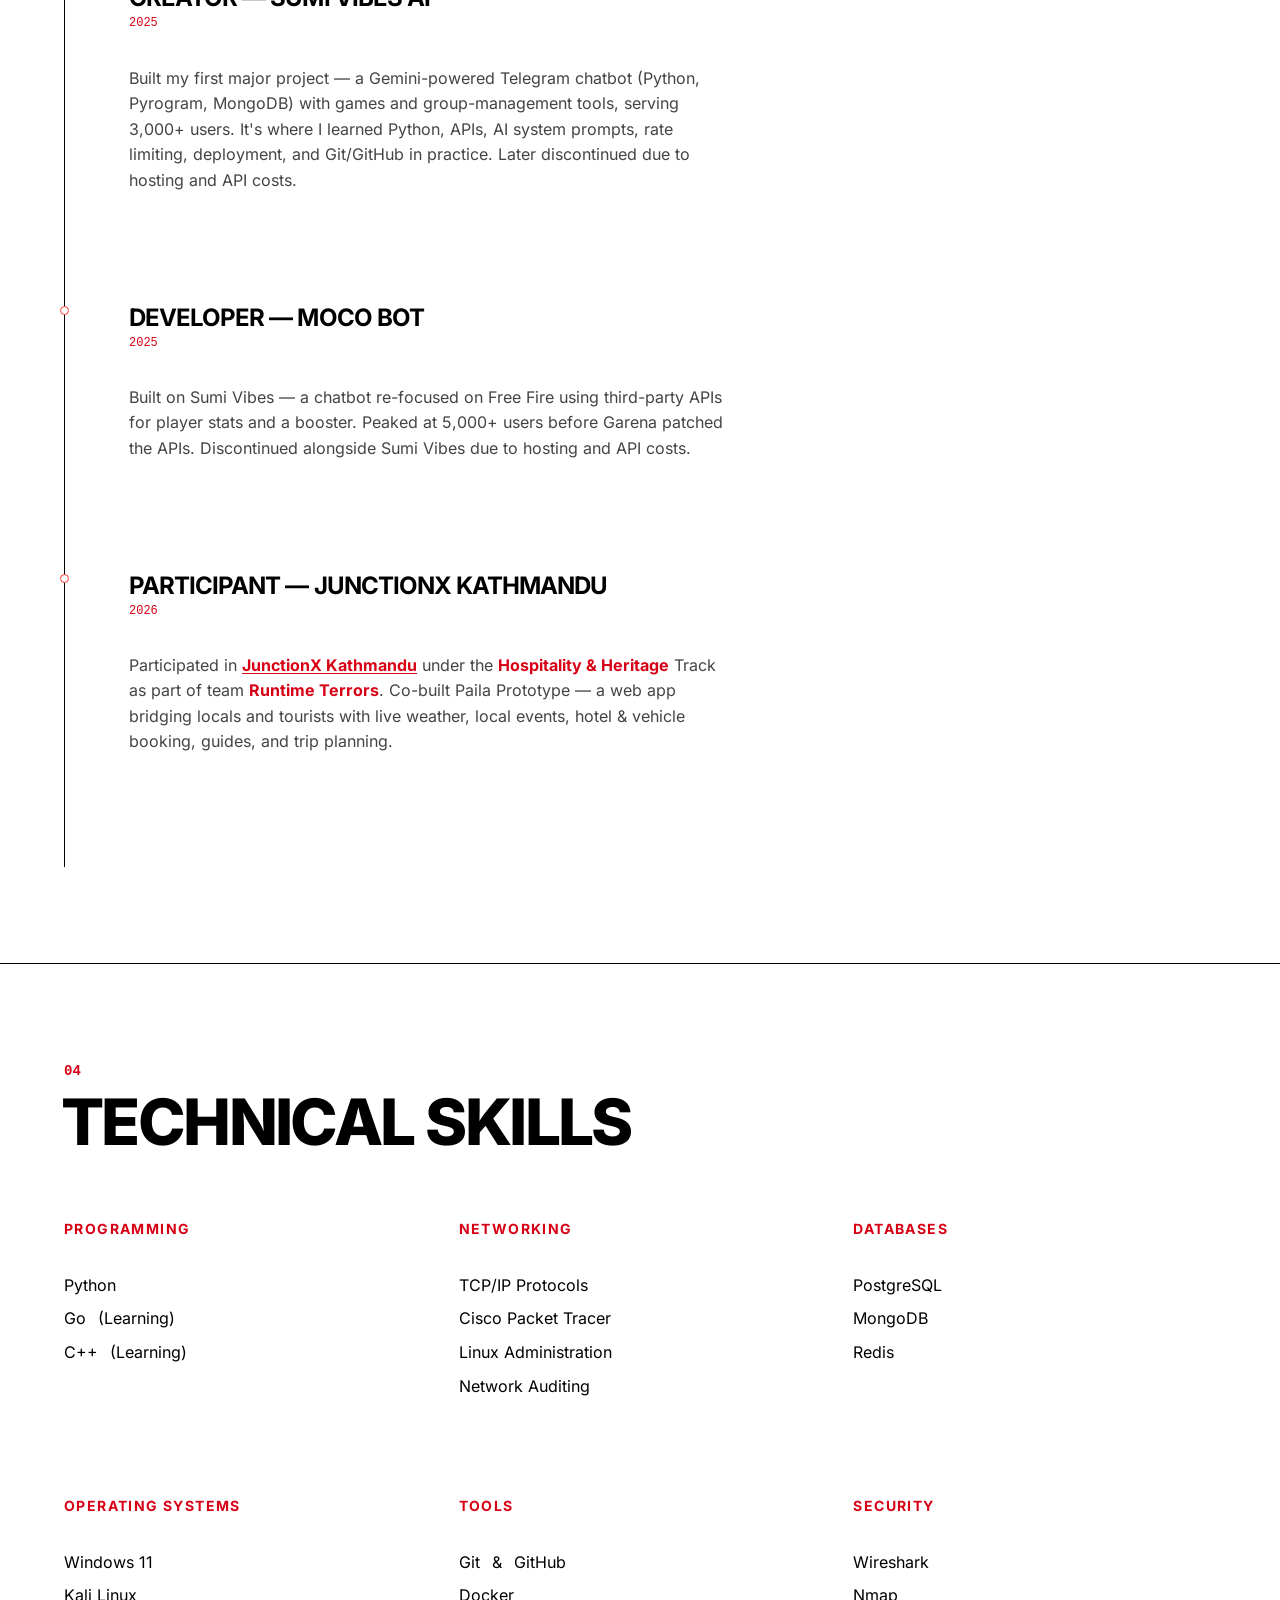
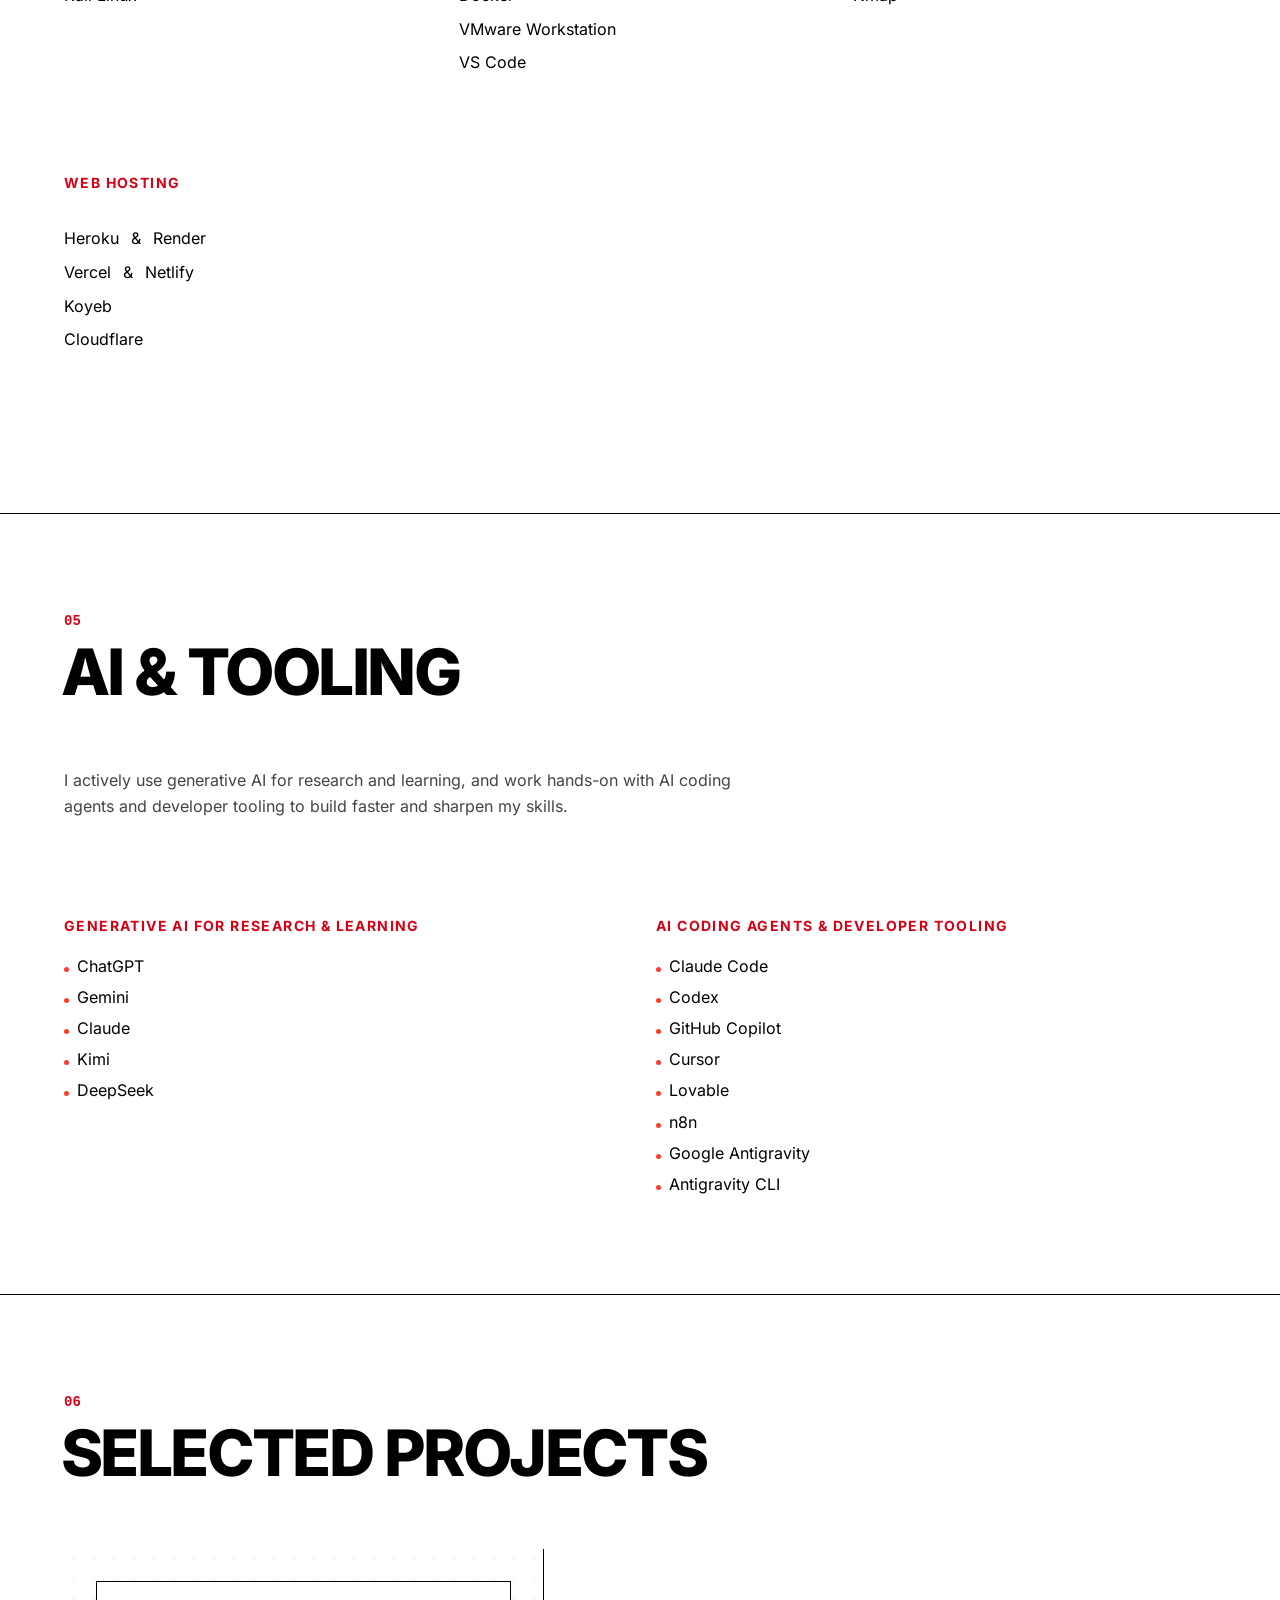
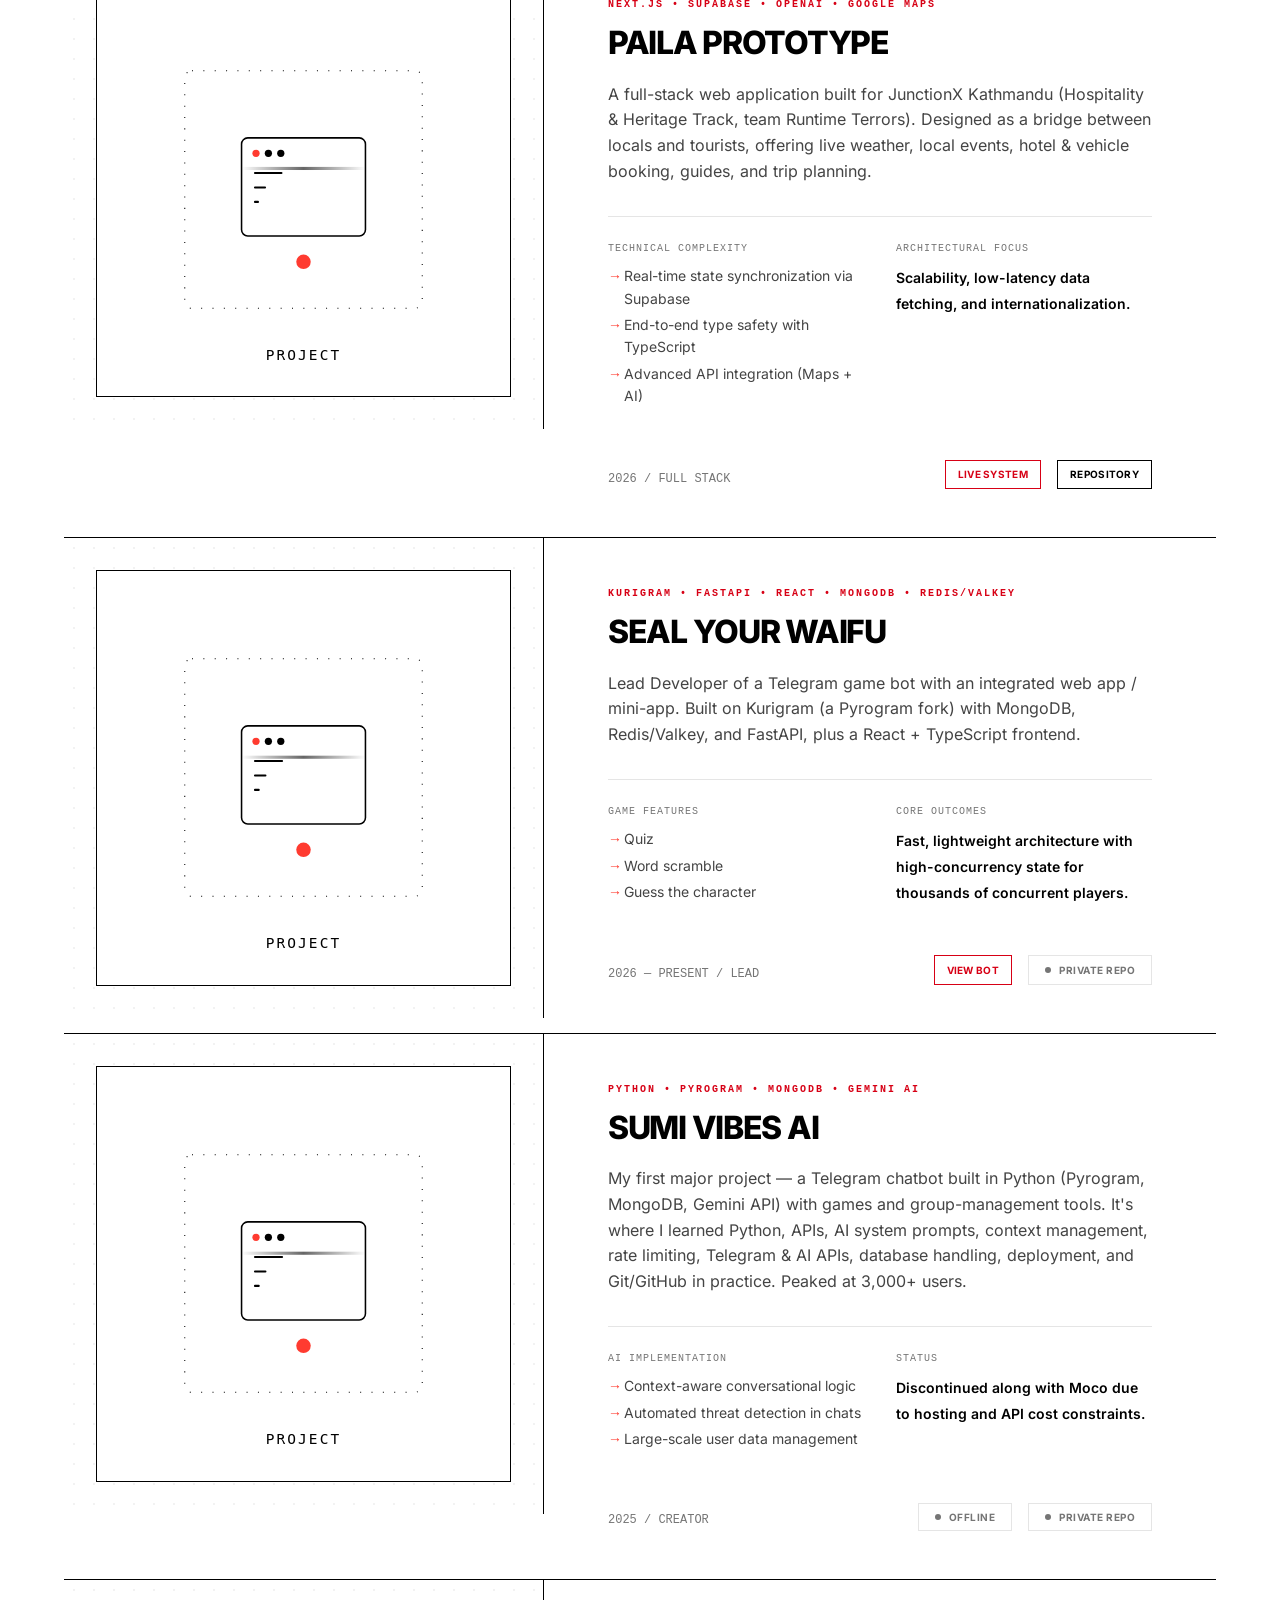
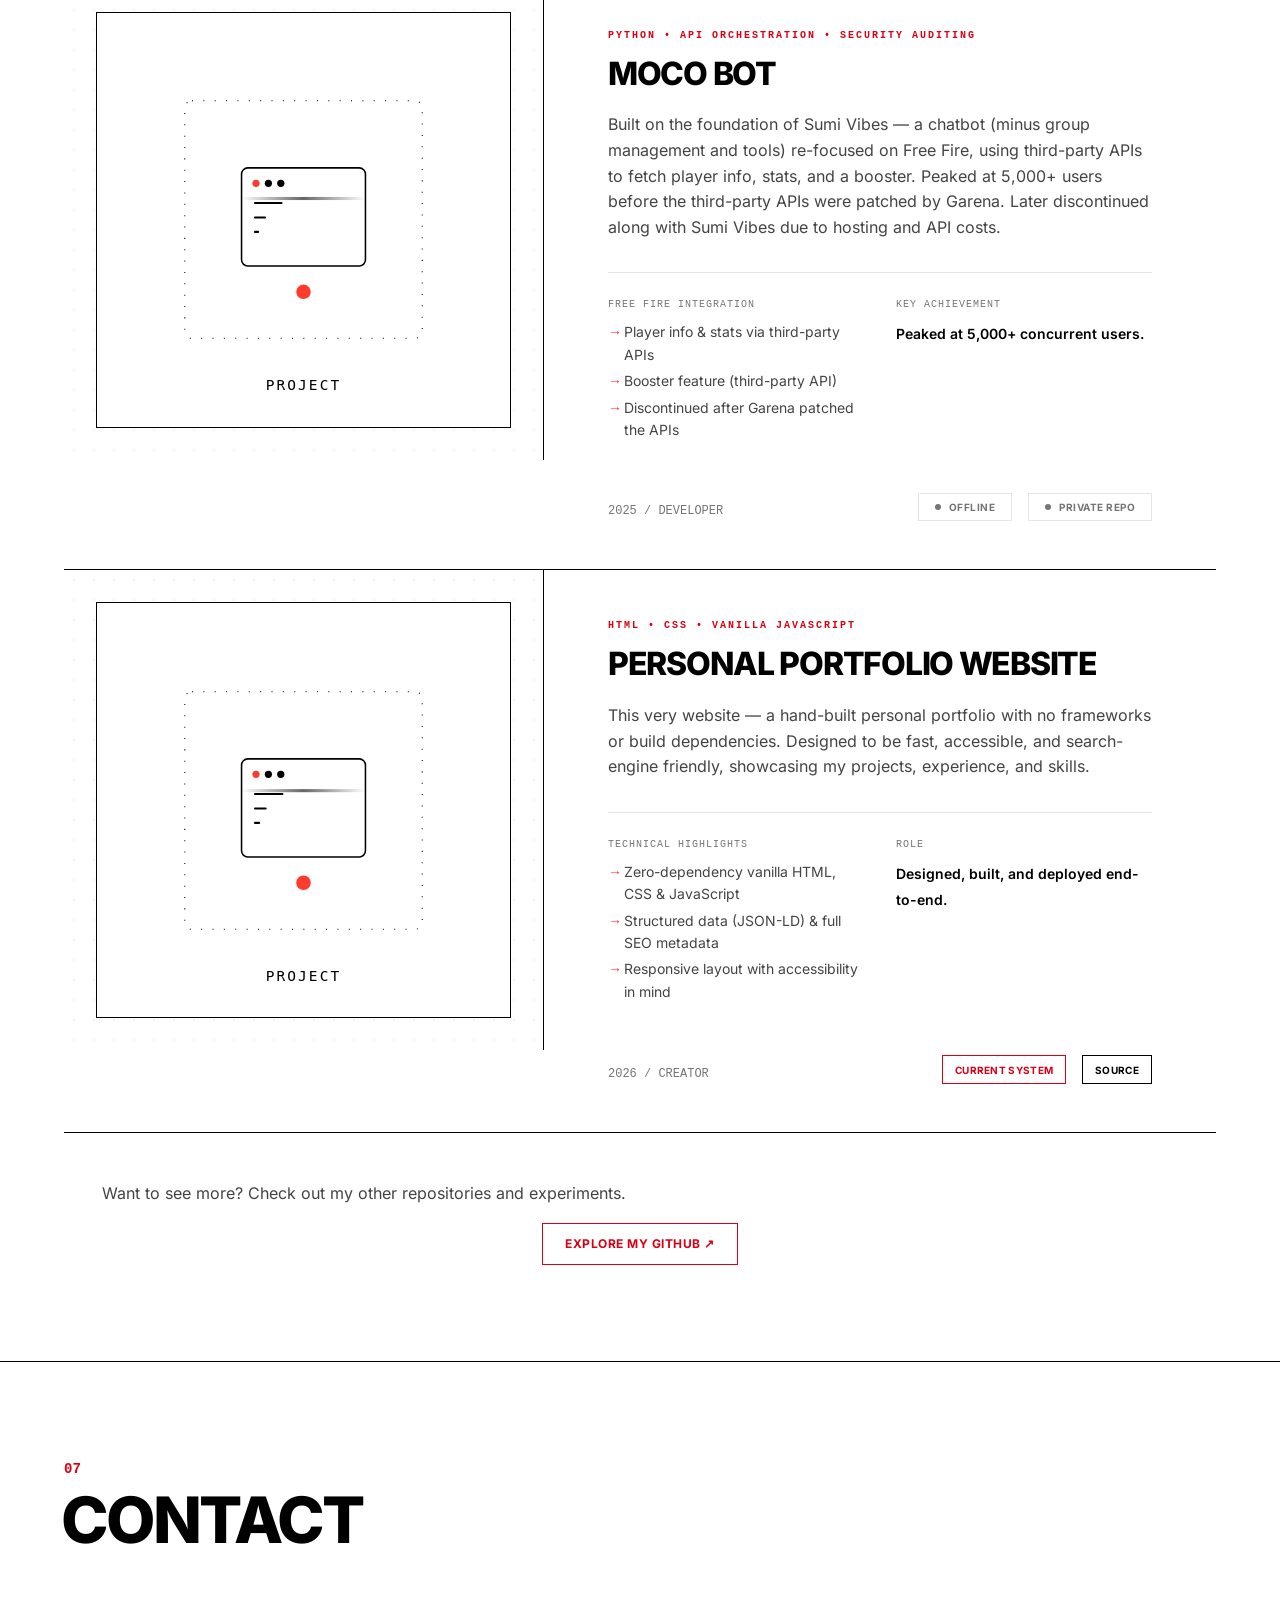
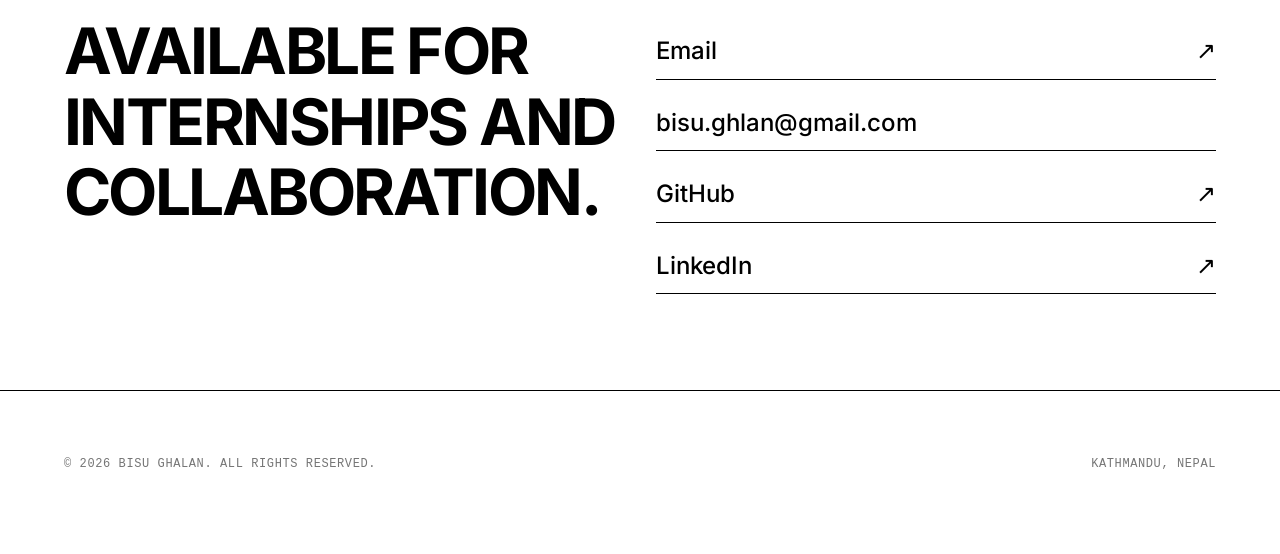
==== commit 0938bf22: "fix: add missing closing div tags for project item images in index.html" ====
--- a/index.html
+++ b/index.html
@@ -661,6 +661,7 @@
             <div class="project-item__image-container">
               <div class="project-item__image">
                 <img src="assets/img/project-default.svg" alt="Moco Utility Engine — high-traffic Python utility bot" loading="lazy" width="800" height="800" />
+              </div>
             </div>
             <div class="project-item__content">
               <span class="project-item__tagline">Python • API Orchestration • Security Auditing</span>
@@ -697,6 +698,7 @@
               <div class="project-item__image">
                 <img src="assets/img/project-default.svg" alt="Personal Portfolio Website — this portfolio" loading="lazy" width="800" height="800" />
               </div>
+            </div>
             <div class="project-item__content">
               <span class="project-item__tagline">HTML • CSS • Vanilla JavaScript</span>
               <h3 class="project-item__title">Personal Portfolio Website</h3>
--- a/assets/css/style.min.css
+++ b/assets/css/style.min.css
@@ -1 +1 @@
-:root{--clr-bg:#FFFFFF;--clr-surface:#FAFAFA;--clr-border:#000000;--clr-border-dim:#E5E5E5;--clr-shadow:rgba(0,0,0,0.05);--nav-shadow:rgba(0,0,0,0.10);--clr-text:#000000;--clr-muted:#444444;--clr-faint:#757575;--clr-grid:#F5F5F5;--clr-accent:#FF3B30;--clr-accent-text:#D70015;--clr-on-accent:#FFFFFF;--clr-green:#1FB574;--clr-pink:#FF4FA3;--clr-cyan:#1FB6CE;--font-display:"Inter",-apple-system,BlinkMacSystemFont,"Segoe UI",Roboto,Helvetica,Arial,sans-serif,"Apple Color Emoji","Segoe UI Emoji";--font-body:"Inter",-apple-system,BlinkMacSystemFont,"Segoe UI",Roboto,sans-serif;--font-mono:ui-monospace,"SF Mono","Fira Code","Menlo","Monaco","Consolas",monospace;--text-2xs:0.625rem;--text-xs:0.75rem;--text-sm:0.875rem;--text-base:1rem;--text-md:1.25rem;--text-lg:1.5rem;--text-xl:2rem;--text-2xl:clamp(2.5rem,6vw,4rem);--text-hero:clamp(2.75rem,9vw,7rem);--leading-body:1.6;--space-unit:0.5rem;--space-4:calc(var(--space-unit) * 0.5);--space-8:var(--space-unit);--space-16:calc(var(--space-unit) * 2);--space-24:calc(var(--space-unit) * 3);--space-32:calc(var(--space-unit) * 4);--space-48:calc(var(--space-unit) * 6);--space-64:calc(var(--space-unit) * 8);--space-96:calc(var(--space-unit) * 12);--space-160:calc(var(--space-unit) * 20);--space-xs:var(--space-8);--space-sm:var(--space-16);--space-md:var(--space-32);--space-lg:var(--space-64);--space-xl:var(--space-96);--space-xxl:var(--space-160);--border-width:1px;--container-max:1600px;--nav-h:72px;--grid-gutter:var(--space-32);--ease-swiss:cubic-bezier(0.25,0.1,0.25,1);--dur-fast:150ms;--dur-base:300ms;--dur-slow:500ms;}:root[data-theme="dark"]{--clr-bg:#0A0A0A;--clr-surface:#141414;--clr-border:#FFFFFF;--clr-border-dim:#2A2A2A;--clr-shadow:rgba(255,255,255,0.06);--nav-shadow:rgba(0,0,0,0.60);--clr-text:#FFFFFF;--clr-muted:#B5B5B5;--clr-faint:#8A8A8A;--clr-grid:#1A1A1A;--clr-accent:#FF453A;--clr-accent-text:#FF6B61;--clr-on-accent:#0A0A0A;--clr-green:#2FD08A;--clr-pink:#FF6FB5;--clr-cyan:#3FD3E8;}@media (prefers-color-scheme:dark){:root:not([data-theme="light"]){--clr-bg:#0A0A0A;--clr-surface:#141414;--clr-border:#FFFFFF;--clr-border-dim:#2A2A2A;--clr-shadow:rgba(255,255,255,0.06);--nav-shadow:rgba(0,0,0,0.60);--clr-text:#FFFFFF;--clr-muted:#B5B5B5;--clr-faint:#8A8A8A;--clr-grid:#1A1A1A;--clr-accent:#FF453A;--clr-accent-text:#FF6B61;--clr-on-accent:#0A0A0A;--clr-green:#2FD08A;--clr-pink:#FF6FB5;--clr-cyan:#3FD3E8;}}@font-face{font-family:"Inter";font-style:normal;font-weight:100 900;font-display:swap;src:url("../fonts/inter-latin.woff2") format("woff2");}*,*::before,*::after{box-sizing:border-box;margin:0;padding:0;}html{-webkit-text-size-adjust:100%;}body{min-height:100vh;min-height:100dvh;line-height:1.6;-webkit-font-smoothing:antialiased;-moz-osx-font-smoothing:grayscale;}img,picture,video,canvas,svg{display:block;max-width:100%;height:auto;}input,button,textarea,select{font:inherit;}p,h1,h2,h3,h4,h5,h6{overflow-wrap:break-word;}ul,ol{list-style:none;}a{color:inherit;text-decoration:none;}button{cursor:pointer;background:none;border:none;}:focus-visible{outline:2px solid var(--clr-accent);outline-offset:4px;}::selection{background:var(--clr-accent-text);color:var(--clr-on-accent);}html{scroll-behavior:smooth;scroll-padding-top:calc(var(--nav-h) + var(--space-16) + env(safe-area-inset-top));font-size:100%;-webkit-text-size-adjust:100%;}html:not(.js) .reveal{opacity:1 !important;transform:none !important;}body{background-color:var(--clr-bg);color:var(--clr-text);font-family:var(--font-body);font-size:var(--text-base);-webkit-font-smoothing:antialiased;-moz-osx-font-smoothing:grayscale;overflow-x:hidden;}h1,h2,h3,h4,h5,h6{font-family:var(--font-display);font-weight:800;line-height:1;letter-spacing:-0.04em;color:var(--clr-text);text-transform:uppercase;text-wrap:balance;}.hero__inner,.about__grid,.skills__grid,.ai__grid,.edu__meta,.contact__inner,.project-item,.project-item__content,.project-details,.exp__card,.skills__group,.ai__group,.contact__links,.hero__meta{min-width:0;}p{max-width:60ch;margin-bottom:var(--space-16);}a{color:inherit;text-decoration:none;transition:color var(--dur-fast) var(--ease-swiss);outline:none;}a:focus-visible{outline:2px solid var(--clr-accent-text);outline-offset:4px;}.mono{font-family:var(--font-mono);font-size:var(--text-xs);letter-spacing:0.05em;text-transform:uppercase;}.container{width:100%;max-width:var(--container-max);margin-inline:auto;padding-inline:var(--space-lg);}.section{padding-block:var(--space-xl);border-top:var(--border-width) solid var(--clr-border);position:relative;}.section__header{margin-bottom:var(--space-lg);display:flex;flex-direction:column;gap:var(--space-8);}.section__num{font-family:var(--font-mono);font-size:var(--text-sm);color:var(--clr-accent-text);font-weight:700;}.section__title{font-size:var(--text-2xl);margin-left:-0.05em;}.btn{display:inline-flex;align-items:center;justify-content:center;padding:0.65rem 1.4rem;font-family:var(--font-display);font-size:var(--text-xs);font-weight:700;text-transform:uppercase;letter-spacing:0.04em;background-color:transparent;border:var(--border-width) solid var(--clr-text);color:var(--clr-text);cursor:pointer;transition:background-color var(--dur-fast) var(--ease-swiss),color var(--dur-fast) var(--ease-swiss),border-color var(--dur-fast) var(--ease-swiss);position:relative;overflow:hidden;}.btn:hover{background-color:var(--clr-text);color:var(--clr-bg);}.btn--accent{border-color:var(--clr-accent-text);color:var(--clr-accent-text);}.btn--accent:hover{background-color:var(--clr-accent-text);border-color:var(--clr-accent-text);color:var(--clr-on-accent);}.btn--disabled{opacity:0.5;cursor:not-allowed;pointer-events:none;}.tag{display:inline-flex;align-items:center;gap:var(--space-8);padding:0.5rem 1rem;font-family:var(--font-display);font-size:var(--text-2xs);font-weight:700;text-transform:uppercase;letter-spacing:0.05em;border:var(--border-width) solid var(--clr-border-dim);color:var(--clr-faint);background:transparent;line-height:1;}.tag::before{content:"";width:6px;height:6px;border-radius:50%;background:var(--clr-faint);}.tag--accent::before{background:var(--clr-accent);}.reveal{opacity:0;transform:translateY(30px);transition:opacity var(--dur-base) var(--ease-swiss),transform var(--dur-base) var(--ease-swiss);}.reveal.visible{opacity:1;transform:translateY(0);}@media (prefers-reduced-motion:reduce){.reveal{opacity:1;transform:none;transition:none;}html{scroll-behavior:auto;}}::-webkit-scrollbar{width:10px;}::-webkit-scrollbar-track{background:var(--clr-bg);}::-webkit-scrollbar-thumb{background:var(--clr-text);border:3px solid var(--clr-bg);}.text-muted{color:var(--clr-muted);}.text-center{text-align:center;}.mb-16{margin-bottom:var(--space-16);}.mb-sm{margin-bottom:var(--space-sm);}.mb-lg{margin-bottom:var(--space-lg);}.mt-48{margin-top:var(--space-48);}.sr-only{position:absolute;width:1px;height:1px;padding:0;margin:-1px;overflow:hidden;clip:rect(0,0,0,0);white-space:nowrap;border:0;}.sr-only-focusable:focus,.sr-only-focusable:focus-within{position:fixed;top:0;left:0;width:auto;height:auto;margin:0;padding:1rem;overflow:visible;clip:auto;clip-path:none;white-space:normal;background:var(--clr-bg);color:var(--clr-text);outline:2px solid var(--clr-accent-text);z-index:10000;}.scroll-progress-container{position:fixed;top:0;left:0;width:100%;height:2px;background:transparent;z-index:1100;}.scroll-progress-bar{height:100%;width:0%;background:var(--clr-accent);transition:width 0.1s linear;}.nav{position:fixed;top:0;left:0;right:0;z-index:1000;height:calc(var(--nav-h) + env(safe-area-inset-top));padding-top:env(safe-area-inset-top);background:var(--clr-bg);border-bottom:var(--border-width) solid var(--clr-border);display:flex;align-items:center;transition:transform var(--dur-base) var(--ease-swiss);}.nav--hidden{transform:translateY(-100%);}.nav .container{display:flex;align-items:center;justify-content:space-between;}.nav__brand{font-family:var(--font-display);font-size:var(--text-md);font-weight:900;color:var(--clr-text);letter-spacing:-0.05em;text-transform:uppercase;display:flex;align-items:center;gap:var(--space-8);}.nav__brand::before{content:"";display:block;width:12px;height:12px;background:var(--clr-accent);}.nav__links{display:flex;align-items:center;gap:var(--space-32);margin-left:auto;}.nav__links a{font-family:var(--font-mono);font-size:var(--text-xs);font-weight:600;text-transform:uppercase;letter-spacing:0.1em;color:var(--clr-muted);position:relative;}.nav__links a::after{content:"";position:absolute;bottom:-4px;left:0;width:100%;height:1px;background:var(--clr-accent);transform:scaleX(0);transform-origin:right;transition:transform var(--dur-fast) var(--ease-swiss);}.nav__links a:hover::after,.nav__links a.active::after{transform:scaleX(1);transform-origin:left;}.nav__links a:hover,.nav__links a.active{color:var(--clr-text);}.nav__toggle{display:none;width:44px;height:44px;flex-direction:column;justify-content:center;align-items:center;cursor:pointer;background:none;border:none;z-index:1001;}.nav__toggle span{display:block;width:20px;height:2px;background:var(--clr-text);margin-bottom:4px;transition:transform var(--dur-base) var(--ease-swiss),opacity var(--dur-base) var(--ease-swiss);}.nav__toggle.open span:nth-child(1){transform:translateY(6px) rotate(45deg);}.nav__toggle.open span:nth-child(2){opacity:0;}.nav__toggle.open span:nth-child(3){transform:translateY(-6px) rotate(-45deg);}@media (min-width:769px) and (max-width:1024px){.nav__links{gap:var(--space-16);}}@media (max-width:768px){.nav__links{display:none;}.nav__links.open{display:flex;}.nav__toggle{display:flex;}}.hero{min-height:100vh;min-height:100dvh;padding-top:calc(var(--nav-h) + var(--space-xl) + env(safe-area-inset-top));padding-bottom:var(--space-xl);display:flex;align-items:center;background-color:var(--clr-bg);position:relative;overflow:hidden;}.hero::after{content:"";position:absolute;top:0;left:0;right:0;bottom:0;background-image:linear-gradient(to right,var(--clr-grid) 1px,transparent 1px),linear-gradient(to bottom,var(--clr-grid) 1px,transparent 1px);background-size:40px 40px;mask-image:radial-gradient(circle at 50% 50%,black,transparent 80%);pointer-events:none;z-index:0;}.hero__inner{width:100%;position:relative;z-index:1;display:grid;grid-template-columns:repeat(12,minmax(0,1fr));gap:var(--grid-gutter);}.hero__content{grid-column:1 / span 10;min-width:0;}.hero__avatar{grid-column:11 / span 2;align-self:start;display:flex;flex-direction:column;align-items:flex-end;gap:var(--space-16);}.hero__avatar-frame{width:100%;aspect-ratio:1 / 1;border:var(--border-width) solid var(--clr-text);background-color:var(--clr-surface);display:flex;align-items:center;justify-content:center;position:relative;overflow:hidden;}.hero__avatar-frame::before{content:"";position:absolute;inset:0;opacity:0.06;background-image:radial-gradient(var(--clr-text) 1px,transparent 1px);background-size:16px 16px;}.hero__avatar-frame .mono{font-size:var(--text-2xl);font-weight:700;color:var(--clr-text);letter-spacing:0.05em;}.hero__avatar-caption{font-size:var(--text-2xs);color:var(--clr-faint);}.hero__name{font-family:var(--font-display);font-size:var(--text-hero);line-height:0.85;font-weight:900;text-transform:uppercase;letter-spacing:-0.04em;margin-bottom:var(--space-24);color:var(--clr-text);word-break:break-word;min-width:0;}.hero__title{font-family:var(--font-mono);font-size:var(--text-sm);font-weight:700;color:var(--clr-accent-text);text-transform:uppercase;letter-spacing:0.2em;margin-bottom:var(--space-16);display:flex;align-items:center;gap:var(--space-16);}.hero__title::before{content:"";width:40px;height:2px;background:var(--clr-accent);}.hero__summary{font-size:var(--text-md);line-height:var(--leading-body);color:var(--clr-muted);max-width:45ch;margin-bottom:var(--space-48);font-weight:500;}.hero__meta{grid-column:1 / span 12;margin-top:var(--space-64);display:flex;gap:var(--space-64);border-top:var(--border-width) solid var(--clr-text);padding-top:var(--space-16);}.hero__meta-item{display:flex;flex-direction:column;gap:var(--space-4);}.hero__meta-label{font-family:var(--font-mono);font-size:var(--text-2xs);color:var(--clr-faint);text-transform:uppercase;letter-spacing:0.1em;}.hero__meta-value{font-family:var(--font-mono);font-size:var(--text-xs);font-weight:700;color:var(--clr-text);}.hero__links{display:flex;gap:var(--space-16);}@media (max-width:1024px){.hero__content{grid-column:1 / span 12;}.hero__avatar{display:none;}.hero__meta{flex-wrap:wrap;gap:var(--space-32);}}@media (max-width:768px){.hero{padding-top:calc(var(--nav-h) + var(--space-lg) + env(safe-area-inset-top));}.hero__name{font-size:clamp(2.5rem,16vw,4.5rem);}.hero__summary{margin-bottom:var(--space-32);}.hero__meta{gap:var(--space-16);}.hero__meta-item{width:calc(50% - var(--space-16));}}.about__grid{display:grid;grid-template-columns:repeat(12,minmax(0,1fr));gap:var(--grid-gutter);}.about__bio{grid-column:span 8;}.about__bio p{font-size:var(--text-base);line-height:var(--leading-body);color:var(--clr-text);margin-bottom:var(--space-md);}.about__bio b,.about__bio em,.about__bio strong{color:var(--clr-text);font-weight:700;font-style:normal;}.about__sidebar{grid-column:span 4;padding-left:var(--space-lg);border-left:1px solid var(--clr-border);}@media (max-width:768px){.about__bio,.about__sidebar{grid-column:1 / -1;}.about__sidebar{padding-left:0;border-left:none;border-top:1px solid var(--clr-border);padding-top:var(--space-lg);}}.edu__meta{display:grid;grid-template-columns:repeat(12,minmax(0,1fr));gap:var(--grid-gutter);}.edu__table-wrapper{grid-column:span 12;}.edu__table{width:100%;border-collapse:collapse;}.edu__table tr{border-bottom:1px solid var(--clr-border);}.edu__table td{padding-block:var(--space-md);vertical-align:top;}.edu__table td:first-child{width:30%;font-family:var(--font-mono);font-size:var(--text-xs);color:var(--clr-accent-text);text-transform:uppercase;}.edu__table td:last-child{font-size:var(--text-base);color:var(--clr-text);}.edu__table a{color:var(--clr-text);font-weight:700;text-decoration:underline;text-underline-offset:4px;}.edu__table a:hover{color:var(--clr-accent);}@media (max-width:768px){.edu__table td{display:block;width:100% !important;padding-bottom:0;}.edu__table td:last-child{padding-top:var(--space-xs);padding-bottom:var(--space-md);}}.exp__list{display:flex;flex-direction:column;gap:0;border-left:1px solid var(--clr-border);}.exp__card{position:relative;padding-left:var(--space-lg);padding-bottom:var(--space-xl);}.exp__card::before{content:'';position:absolute;left:-5px;top:0;width:9px;height:9px;background-color:var(--clr-bg);border:1px solid var(--clr-accent);border-radius:50%;}.exp__title{font-size:var(--text-lg);font-weight:700;text-transform:uppercase;margin-bottom:0.25rem;}.exp__date{font-family:var(--font-mono);font-size:var(--text-xs);color:var(--clr-accent-text);text-transform:uppercase;margin-bottom:var(--space-md);display:block;}.exp__desc{font-size:var(--text-base);color:var(--clr-muted);max-width:60ch;}.exp__desc strong{color:var(--clr-accent-text);font-weight:700;}.exp__desc a{color:var(--clr-accent-text);font-weight:700;text-decoration:underline;text-underline-offset:2px;}.exp__desc a:hover{color:var(--clr-accent);}.skills__grid{display:grid;grid-template-columns:repeat(12,minmax(0,1fr));gap:var(--grid-gutter);}.skills__group{grid-column:span 4;margin-bottom:var(--space-lg);}.skills__group-title{font-family:var(--font-display);font-size:var(--text-sm);font-weight:700;text-transform:uppercase;letter-spacing:0.1em;color:var(--clr-accent-text);margin-bottom:var(--space-md);display:block;}.skills__list{list-style:none;display:flex;flex-direction:column;gap:0.5rem;}.skills__list li{font-family:var(--font-body);font-size:var(--text-base);font-weight:400;color:var(--clr-text);display:flex;align-items:center;gap:0.75rem;}@media (max-width:1024px){.skills__group{grid-column:span 6;}}@media (max-width:768px){.skills__group{grid-column:span 12;}}.ai__intro{grid-column:1 / -1;font-size:var(--text-base);color:var(--clr-muted);max-width:70ch;margin:0 0 var(--space-lg);}.ai__grid{display:grid;grid-template-columns:repeat(12,minmax(0,1fr));gap:var(--grid-gutter);}.ai__group{grid-column:span 6;margin:0;}.ai__group-title{font-family:var(--font-display);font-size:var(--text-sm);font-weight:700;text-transform:uppercase;letter-spacing:0.1em;color:var(--clr-accent-text);margin-bottom:var(--space-sm);display:block;}.ai__list{list-style:none;display:flex;flex-direction:column;gap:0.35rem;}.ai__list li{font-family:var(--font-body);font-size:var(--text-base);font-weight:400;color:var(--clr-text);display:flex;align-items:baseline;gap:0.5rem;}.ai__list li::before{content:'';flex:0 0 auto;width:5px;height:5px;margin-top:0.55em;background:var(--clr-accent);border-radius:50%;}.ai__list a{color:var(--clr-text);text-decoration:none;}.ai__list a:hover{color:var(--clr-accent-text);}.projects__list{display:flex;flex-direction:column;}.project-item{display:grid;grid-template-columns:repeat(12,minmax(0,1fr));border-bottom:var(--border-width) solid var(--clr-border);transition:background-color var(--dur-base) var(--ease-swiss);}.project-item:hover{background-color:var(--clr-surface);}.project-item__image-container{grid-column:1 / span 5;aspect-ratio:1 / 1;border-right:var(--border-width) solid var(--clr-border);padding:var(--space-32);display:flex;align-items:center;justify-content:center;background-color:var(--clr-bg);position:relative;overflow:hidden;}.project-item__image-container::before{content:"";position:absolute;inset:0;opacity:0.05;background-image:radial-gradient(var(--clr-text) 1px,transparent 1px);background-size:20px 20px;}.project-item__image{width:100%;height:100%;border:var(--border-width) solid var(--clr-text);background-color:var(--clr-bg);display:flex;align-items:center;justify-content:center;position:relative;z-index:1;transition:transform var(--dur-slow) var(--ease-swiss);}.project-item__image img{width:100%;height:100%;object-fit:contain;display:block;}.project-item:hover .project-item__image{transform:scale(0.98) rotate(-1deg);}.project-item__content{grid-column:6 / span 7;padding:var(--space-48) var(--space-64);display:flex;flex-direction:column;}.project-item__tagline{font-family:var(--font-mono);font-size:var(--text-2xs);color:var(--clr-accent-text);text-transform:uppercase;letter-spacing:0.2em;margin-bottom:var(--space-16);font-weight:700;}.project-item__title{font-size:var(--text-xl);line-height:0.9;margin-bottom:var(--space-24);letter-spacing:-0.04em;}.project-item__description{font-size:var(--text-base);color:var(--clr-muted);margin-bottom:var(--space-32);line-height:var(--leading-body);}.project-details{display:grid;grid-template-columns:1fr 1fr;gap:var(--space-32);margin-bottom:var(--space-48);border-top:1px solid var(--clr-border-dim);padding-top:var(--space-24);}.detail-group__label{font-family:var(--font-mono);font-size:var(--text-2xs);color:var(--clr-faint);text-transform:uppercase;letter-spacing:0.1em;margin-bottom:var(--space-8);display:block;}.detail-group__value{font-size:var(--text-sm);font-weight:600;color:var(--clr-text);}.detail-list{list-style:none;font-size:var(--text-sm);color:var(--clr-muted);}.detail-list li{position:relative;padding-left:var(--space-16);margin-bottom:var(--space-4);}.detail-list li::before{content:"→";position:absolute;left:0;color:var(--clr-accent);}.project-item__meta{margin-top:auto;display:flex;justify-content:space-between;align-items:flex-end;}.project-item__year{font-family:var(--font-mono);font-size:var(--text-xs);color:var(--clr-faint);}.project-item__links{display:flex;gap:var(--space-16);}.project-item__links .btn{padding:0.35rem 0.75rem;font-size:var(--text-2xs);letter-spacing:0.03em;}@media (max-width:1200px){.project-item__content{padding:var(--space-32) var(--space-48);}}@media (max-width:1024px){.project-item{grid-template-columns:1fr;}.project-item__image-container{border-right:none;border-bottom:var(--border-width) solid var(--clr-border);aspect-ratio:16 / 9;}.project-item__content{grid-column:1 / span 1;}}@media (max-width:768px){.project-details{grid-template-columns:1fr;gap:var(--space-24);}.project-item__content{padding:var(--space-32) var(--space-16);}.project-item__links .btn{min-height:44px;padding:0.75rem 1.25rem;font-size:var(--text-xs);}}@media (max-width:480px){.project-item__meta{flex-wrap:wrap;gap:var(--space-16);}.project-item__links{width:100%;}.project-item__links .btn{flex:1 1 auto;}}.contact__inner{display:grid;grid-template-columns:repeat(12,minmax(0,1fr));gap:var(--grid-gutter);}.contact__line{grid-column:span 6;font-family:var(--font-display);font-size:var(--text-2xl);line-height:1.1;font-weight:700;text-transform:uppercase;letter-spacing:-0.04em;overflow-wrap:break-word;}.contact__links{grid-column:span 6;display:flex;flex-direction:column;gap:var(--space-sm);padding-top:0.5rem;}.contact__links a{font-family:var(--font-display);font-size:var(--text-lg);font-weight:500;color:var(--clr-text);border-bottom:1px solid var(--clr-border);padding-block:0.5rem;display:flex;justify-content:space-between;align-items:center;transition:color var(--dur-fast) var(--ease-swiss),border-color var(--dur-fast) var(--ease-swiss);}.contact__links a:hover{color:var(--clr-accent);border-color:var(--clr-accent);}.contact__copy{font-family:var(--font-display);font-size:var(--text-lg);font-weight:500;color:var(--clr-text);border-bottom:1px solid var(--clr-border);padding-block:0.5rem;display:flex;justify-content:space-between;align-items:center;gap:var(--space-16);background:none;cursor:pointer;text-align:left;transition:color var(--dur-fast) var(--ease-swiss),border-color var(--dur-fast) var(--ease-swiss);}.contact__copy:hover{color:var(--clr-accent);border-color:var(--clr-accent);}.contact__copy-status{font-family:var(--font-mono);font-size:var(--text-2xs);text-transform:uppercase;letter-spacing:0.1em;color:var(--clr-accent-text);}@media (max-width:768px){.contact__line,.contact__links{grid-column:span 12;}.contact__line{font-size:var(--text-xl);}}.footer{padding-block:var(--space-lg);border-top:1px solid var(--clr-border);background:var(--clr-bg);}.footer .container{display:flex;justify-content:space-between;align-items:center;}.footer__note{font-family:var(--font-mono);font-size:var(--text-xs);color:var(--clr-faint);text-transform:uppercase;letter-spacing:0.05em;}@media (max-width:768px){.footer .container{flex-direction:column;gap:var(--space-sm);align-items:flex-start;}}.to-top{position:fixed;right:calc(var(--space-24) + env(safe-area-inset-right));bottom:calc(var(--space-24) + env(safe-area-inset-bottom));width:48px;height:48px;display:flex;align-items:center;justify-content:center;font-size:var(--text-lg);font-weight:700;color:var(--clr-on-accent);background:var(--clr-accent-text);border:none;border-radius:50%;cursor:pointer;z-index:1050;box-shadow:0 8px 24px -8px var(--nav-shadow);opacity:0;transform:translateY(12px);transition:opacity var(--dur-base) var(--ease-swiss),transform var(--dur-base) var(--ease-swiss),background-color var(--dur-fast) var(--ease-swiss);}.to-top:not([hidden]){opacity:1;transform:translateY(0);}.to-top:hover{background:var(--clr-accent);}.to-top:focus-visible{outline:2px solid var(--clr-accent-text);outline-offset:4px;}@media (prefers-reduced-motion:reduce){.to-top{transition:opacity var(--dur-fast) var(--ease-swiss);transform:none;}}@media (min-width:1600px){:root{--space-unit:0.625rem;}}@media (max-width:1024px){:root{--space-lg:var(--space-48);--space-xl:var(--space-64);--space-xxl:var(--space-96);}.container{padding-inline:var(--space-32);}.section__title{font-size:var(--text-xl);}}@media (max-width:768px){:root{--nav-h:64px;--space-lg:var(--space-32);--space-xl:var(--space-48);--space-xxl:var(--space-64);--grid-gutter:var(--space-16);}.container{padding-inline:var(--space-16);}.hero__inner,.about__grid,.skills__grid,.ai__grid,.edu__meta,.contact__inner{grid-template-columns:1fr;}.ai__group{grid-column:1 / -1;}.nav__links{position:fixed;top:0;right:0;width:100%;height:100vh;height:100dvh;background:var(--clr-bg);flex-direction:column;justify-content:safe center;align-items:center;gap:var(--space-32);padding-top:calc(var(--nav-h) + env(safe-area-inset-top));padding-bottom:env(safe-area-inset-bottom);padding-inline:calc(var(--space-16) + env(safe-area-inset-left)) calc(var(--space-16) + env(safe-area-inset-right));overflow-y:auto;-webkit-overflow-scrolling:touch;transform:translateX(100%);transition:transform var(--dur-base) var(--ease-swiss);z-index:999;}.nav__links.open{transform:translateX(0);}.nav__links a{font-size:var(--text-lg);font-weight:800;padding:var(--space-8) var(--space-16);}.section{padding-block:var(--space-lg);}.section__title{font-size:var(--text-lg);}}@media (max-width:480px){.hero__links{flex-direction:column;width:100%;}.hero__links .btn{width:100%;}}@media (max-height:500px) and (orientation:landscape){.hero{min-height:auto;}}@media (max-width:768px) and (max-height:500px) and (orientation:landscape){.nav__links{flex-direction:row;flex-wrap:wrap;align-content:center;gap:var(--space-16);padding-block:calc(var(--nav-h) + env(safe-area-inset-top)) var(--space-16);}.nav__links a{font-size:var(--text-md);}}+:root{--clr-bg:#FFFFFF;--clr-surface:#FAFAFA;--clr-border:#000000;--clr-border-dim:#E5E5E5;--clr-shadow:rgba(0,0,0,0.05);--nav-shadow:rgba(0,0,0,0.10);--clr-text:#000000;--clr-muted:#444444;--clr-faint:#757575;--clr-grid:#F5F5F5;--clr-accent:#FF3B30;--clr-accent-text:#D70015;--clr-on-accent:#FFFFFF;--clr-green:#1FB574;--clr-pink:#FF4FA3;--clr-cyan:#1FB6CE;--font-display:"Inter",-apple-system,BlinkMacSystemFont,"Segoe UI",Roboto,Helvetica,Arial,sans-serif,"Apple Color Emoji","Segoe UI Emoji";--font-body:"Inter",-apple-system,BlinkMacSystemFont,"Segoe UI",Roboto,sans-serif;--font-mono:ui-monospace,"SF Mono","Fira Code","Menlo","Monaco","Consolas",monospace;--text-2xs:0.625rem;--text-xs:0.75rem;--text-sm:0.875rem;--text-base:1rem;--text-md:1.25rem;--text-lg:1.5rem;--text-xl:2rem;--text-2xl:clamp(2.5rem,6vw,4rem);--text-hero:clamp(2.75rem,9vw,7rem);--leading-body:1.6;--space-unit:0.5rem;--space-4:calc(var(--space-unit) * 0.5);--space-8:var(--space-unit);--space-16:calc(var(--space-unit) * 2);--space-24:calc(var(--space-unit) * 3);--space-32:calc(var(--space-unit) * 4);--space-48:calc(var(--space-unit) * 6);--space-64:calc(var(--space-unit) * 8);--space-96:calc(var(--space-unit) * 12);--space-160:calc(var(--space-unit) * 20);--space-xs:var(--space-8);--space-sm:var(--space-16);--space-md:var(--space-32);--space-lg:var(--space-64);--space-xl:var(--space-96);--space-xxl:var(--space-160);--border-width:1px;--container-max:1600px;--nav-h:72px;--grid-gutter:var(--space-32);--ease-swiss:cubic-bezier(0.25,0.1,0.25,1);--dur-fast:150ms;--dur-base:300ms;--dur-slow:500ms;}:root[data-theme="dark"]{--clr-bg:#0A0A0A;--clr-surface:#141414;--clr-border:#FFFFFF;--clr-border-dim:#2A2A2A;--clr-shadow:rgba(255,255,255,0.06);--nav-shadow:rgba(0,0,0,0.60);--clr-text:#FFFFFF;--clr-muted:#B5B5B5;--clr-faint:#8A8A8A;--clr-grid:#1A1A1A;--clr-accent:#FF453A;--clr-accent-text:#FF6B61;--clr-on-accent:#0A0A0A;--clr-green:#2FD08A;--clr-pink:#FF6FB5;--clr-cyan:#3FD3E8;}@media (prefers-color-scheme:dark){:root:not([data-theme="light"]){--clr-bg:#0A0A0A;--clr-surface:#141414;--clr-border:#FFFFFF;--clr-border-dim:#2A2A2A;--clr-shadow:rgba(255,255,255,0.06);--nav-shadow:rgba(0,0,0,0.60);--clr-text:#FFFFFF;--clr-muted:#B5B5B5;--clr-faint:#8A8A8A;--clr-grid:#1A1A1A;--clr-accent:#FF453A;--clr-accent-text:#FF6B61;--clr-on-accent:#0A0A0A;--clr-green:#2FD08A;--clr-pink:#FF6FB5;--clr-cyan:#3FD3E8;}}@font-face{font-family:"Inter";font-style:normal;font-weight:100 900;font-display:swap;src:url("../fonts/inter-latin.woff2") format("woff2");}*,*::before,*::after{box-sizing:border-box;margin:0;padding:0;}html{-webkit-text-size-adjust:100%;}body{min-height:100vh;min-height:100dvh;line-height:1.6;-webkit-font-smoothing:antialiased;-moz-osx-font-smoothing:grayscale;}img,picture,video,canvas,svg{display:block;max-width:100%;height:auto;}input,button,textarea,select{font:inherit;}p,h1,h2,h3,h4,h5,h6{overflow-wrap:break-word;}ul,ol{list-style:none;}a{color:inherit;text-decoration:none;}button{cursor:pointer;background:none;border:none;}:focus-visible{outline:2px solid var(--clr-accent);outline-offset:4px;}::selection{background:var(--clr-accent-text);color:var(--clr-on-accent);}html{scroll-behavior:smooth;scroll-padding-top:calc(var(--nav-h) + var(--space-16) + env(safe-area-inset-top));font-size:100%;-webkit-text-size-adjust:100%;}html:not(.js) .reveal{opacity:1 !important;transform:none !important;}body{background-color:var(--clr-bg);color:var(--clr-text);font-family:var(--font-body);font-size:var(--text-base);-webkit-font-smoothing:antialiased;-moz-osx-font-smoothing:grayscale;overflow-x:hidden;}h1,h2,h3,h4,h5,h6{font-family:var(--font-display);font-weight:800;line-height:1;letter-spacing:-0.04em;color:var(--clr-text);text-transform:uppercase;text-wrap:balance;}.hero__inner,.about__grid,.skills__grid,.ai__grid,.edu__meta,.contact__inner,.project-item,.project-item__content,.project-details,.exp__card,.skills__group,.ai__group,.contact__links,.hero__meta{min-width:0;}p{max-width:60ch;margin-bottom:var(--space-16);}a{color:inherit;text-decoration:none;transition:color var(--dur-fast) var(--ease-swiss);outline:none;}a:focus-visible{outline:2px solid var(--clr-accent-text);outline-offset:4px;}.mono{font-family:var(--font-mono);font-size:var(--text-xs);letter-spacing:0.05em;text-transform:uppercase;}.container{width:100%;max-width:var(--container-max);margin-inline:auto;padding-inline:var(--space-lg);}.section{padding-block:var(--space-xl);border-top:var(--border-width) solid var(--clr-border);position:relative;}.section__header{margin-bottom:var(--space-lg);display:flex;flex-direction:column;gap:var(--space-8);}.section__num{font-family:var(--font-mono);font-size:var(--text-sm);color:var(--clr-accent-text);font-weight:700;}.section__title{font-size:var(--text-2xl);margin-left:-0.05em;}.btn{display:inline-flex;align-items:center;justify-content:center;padding:0.65rem 1.4rem;font-family:var(--font-display);font-size:var(--text-xs);font-weight:700;text-transform:uppercase;letter-spacing:0.04em;background-color:transparent;border:var(--border-width) solid var(--clr-text);color:var(--clr-text);cursor:pointer;transition:background-color var(--dur-fast) var(--ease-swiss),color var(--dur-fast) var(--ease-swiss),border-color var(--dur-fast) var(--ease-swiss);position:relative;overflow:hidden;}.btn:hover{background-color:var(--clr-text);color:var(--clr-bg);}.btn--accent{border-color:var(--clr-accent-text);color:var(--clr-accent-text);}.btn--accent:hover{background-color:var(--clr-accent-text);border-color:var(--clr-accent-text);color:var(--clr-on-accent);}.btn--disabled{opacity:0.5;cursor:not-allowed;pointer-events:none;}.tag{display:inline-flex;align-items:center;gap:var(--space-8);padding:0.5rem 1rem;font-family:var(--font-display);font-size:var(--text-2xs);font-weight:700;text-transform:uppercase;letter-spacing:0.05em;border:var(--border-width) solid var(--clr-border-dim);color:var(--clr-faint);background:transparent;line-height:1;}.tag::before{content:"";width:6px;height:6px;border-radius:50%;background:var(--clr-faint);}.tag--accent::before{background:var(--clr-accent);}.reveal{opacity:0;transform:translateY(30px);transition:opacity var(--dur-base) var(--ease-swiss),transform var(--dur-base) var(--ease-swiss);}.reveal.visible{opacity:1;transform:translateY(0);}@media (prefers-reduced-motion:reduce){.reveal{opacity:1;transform:none;transition:none;}html{scroll-behavior:auto;}}::-webkit-scrollbar{width:10px;}::-webkit-scrollbar-track{background:var(--clr-bg);}::-webkit-scrollbar-thumb{background:var(--clr-text);border:3px solid var(--clr-bg);}.text-muted{color:var(--clr-muted);}.text-center{text-align:center;}.mb-16{margin-bottom:var(--space-16);}.mb-sm{margin-bottom:var(--space-sm);}.mb-lg{margin-bottom:var(--space-lg);}.mt-48{margin-top:var(--space-48);}.sr-only{position:absolute;width:1px;height:1px;padding:0;margin:-1px;overflow:hidden;clip:rect(0,0,0,0);white-space:nowrap;border:0;}.sr-only-focusable:focus,.sr-only-focusable:focus-within{position:fixed;top:0;left:0;width:auto;height:auto;margin:0;padding:1rem;overflow:visible;clip:auto;clip-path:none;white-space:normal;background:var(--clr-bg);color:var(--clr-text);outline:2px solid var(--clr-accent-text);z-index:10000;}.scroll-progress-container{position:fixed;top:0;left:0;width:100%;height:2px;background:transparent;z-index:1100;}.scroll-progress-bar{height:100%;width:0%;background:var(--clr-accent);transition:width 0.1s linear;}.nav{position:fixed;top:0;left:0;right:0;z-index:1000;height:calc(var(--nav-h) + env(safe-area-inset-top));padding-top:env(safe-area-inset-top);background:var(--clr-bg);border-bottom:var(--border-width) solid var(--clr-border);display:flex;align-items:center;transition:transform var(--dur-base) var(--ease-swiss);}.nav--hidden{transform:translateY(-100%);}.nav .container{display:flex;align-items:center;justify-content:space-between;}.nav__brand{font-family:var(--font-display);font-size:var(--text-md);font-weight:900;color:var(--clr-text);letter-spacing:-0.05em;text-transform:uppercase;display:flex;align-items:center;gap:var(--space-8);}.nav__brand::before{content:"";display:block;width:12px;height:12px;background:var(--clr-accent);}.nav__links{display:flex;align-items:center;gap:var(--space-32);margin-left:auto;}.nav__links a{font-family:var(--font-mono);font-size:var(--text-xs);font-weight:600;text-transform:uppercase;letter-spacing:0.1em;color:var(--clr-muted);position:relative;}.nav__links a::after{content:"";position:absolute;bottom:-4px;left:0;width:100%;height:1px;background:var(--clr-accent);transform:scaleX(0);transform-origin:right;transition:transform var(--dur-fast) var(--ease-swiss);}.nav__links a:hover::after,.nav__links a.active::after{transform:scaleX(1);transform-origin:left;}.nav__links a:hover,.nav__links a.active{color:var(--clr-text);}.nav__toggle{display:none;width:44px;height:44px;flex-direction:column;justify-content:center;align-items:center;cursor:pointer;background:none;border:none;z-index:1001;}.nav__toggle span{display:block;width:20px;height:2px;background:var(--clr-text);margin-bottom:4px;transition:transform var(--dur-base) var(--ease-swiss),opacity var(--dur-base) var(--ease-swiss);}.nav__toggle.open span:nth-child(1){transform:translateY(6px) rotate(45deg);}.nav__toggle.open span:nth-child(2){opacity:0;}.nav__toggle.open span:nth-child(3){transform:translateY(-6px) rotate(-45deg);}@media (min-width:769px) and (max-width:1024px){.nav__links{gap:var(--space-16);}}@media (max-width:768px){.nav__links{display:none;}.nav__links.open{display:flex;}.nav__toggle{display:flex;}}.hero{min-height:100vh;min-height:100dvh;padding-top:calc(var(--nav-h) + var(--space-xl) + env(safe-area-inset-top));padding-bottom:var(--space-xl);display:flex;align-items:center;background-color:var(--clr-bg);position:relative;overflow:hidden;}.hero::after{content:"";position:absolute;top:0;left:0;right:0;bottom:0;background-image:linear-gradient(to right,var(--clr-grid) 1px,transparent 1px),linear-gradient(to bottom,var(--clr-grid) 1px,transparent 1px);background-size:40px 40px;mask-image:radial-gradient(circle at 50% 50%,black,transparent 80%);pointer-events:none;z-index:0;}.hero__inner{width:100%;position:relative;z-index:1;display:grid;grid-template-columns:repeat(12,minmax(0,1fr));gap:var(--grid-gutter);}.hero__content{grid-column:1 / span 10;min-width:0;}.hero__avatar{grid-column:11 / span 2;align-self:start;display:flex;flex-direction:column;align-items:flex-end;gap:var(--space-16);}.hero__avatar-frame{width:100%;aspect-ratio:1 / 1;border:var(--border-width) solid var(--clr-text);background-color:var(--clr-surface);display:flex;align-items:center;justify-content:center;position:relative;overflow:hidden;}.hero__avatar-frame::before{content:"";position:absolute;inset:0;opacity:0.06;background-image:radial-gradient(var(--clr-text) 1px,transparent 1px);background-size:16px 16px;}.hero__avatar-frame .mono{font-size:var(--text-2xl);font-weight:700;color:var(--clr-text);letter-spacing:0.05em;}.hero__avatar-caption{font-size:var(--text-2xs);color:var(--clr-faint);}.hero__name{font-family:var(--font-display);font-size:var(--text-hero);line-height:0.85;font-weight:900;text-transform:uppercase;letter-spacing:-0.04em;margin-bottom:var(--space-24);color:var(--clr-text);word-break:break-word;min-width:0;}.hero__title{font-family:var(--font-mono);font-size:var(--text-sm);font-weight:700;color:var(--clr-accent-text);text-transform:uppercase;letter-spacing:0.2em;margin-bottom:var(--space-16);display:flex;align-items:center;gap:var(--space-16);}.hero__title::before{content:"";width:40px;height:2px;background:var(--clr-accent);}.hero__summary{font-size:var(--text-md);line-height:var(--leading-body);color:var(--clr-muted);max-width:45ch;margin-bottom:var(--space-48);font-weight:500;}.hero__meta{grid-column:1 / span 12;margin-top:var(--space-64);display:flex;gap:var(--space-64);border-top:var(--border-width) solid var(--clr-text);padding-top:var(--space-16);}.hero__meta-item{display:flex;flex-direction:column;gap:var(--space-4);}.hero__meta-label{font-family:var(--font-mono);font-size:var(--text-2xs);color:var(--clr-faint);text-transform:uppercase;letter-spacing:0.1em;}.hero__meta-value{font-family:var(--font-mono);font-size:var(--text-xs);font-weight:700;color:var(--clr-text);}.hero__links{display:flex;gap:var(--space-16);}@media (max-width:1024px){.hero__content{grid-column:1 / span 12;}.hero__avatar{display:none;}.hero__meta{flex-wrap:wrap;gap:var(--space-32);}}@media (max-width:768px){.hero{padding-top:calc(var(--nav-h) + var(--space-lg) + env(safe-area-inset-top));}.hero__name{font-size:clamp(2.5rem,16vw,4.5rem);}.hero__summary{margin-bottom:var(--space-32);}.hero__meta{gap:var(--space-16);}.hero__meta-item{width:calc(50% - var(--space-16));}}.about__grid{display:grid;grid-template-columns:repeat(12,minmax(0,1fr));gap:var(--grid-gutter);}.about__bio{grid-column:span 8;}.about__bio p{font-size:var(--text-base);line-height:var(--leading-body);color:var(--clr-text);margin-bottom:var(--space-md);}.about__bio b,.about__bio em,.about__bio strong{color:var(--clr-text);font-weight:700;font-style:normal;}.about__sidebar{grid-column:span 4;padding-left:var(--space-lg);border-left:1px solid var(--clr-border);}@media (max-width:768px){.about__bio,.about__sidebar{grid-column:1 / -1;}.about__sidebar{padding-left:0;border-left:none;border-top:1px solid var(--clr-border);padding-top:var(--space-lg);}}.edu__meta{display:grid;grid-template-columns:repeat(12,minmax(0,1fr));gap:var(--grid-gutter);}.edu__table-wrapper{grid-column:span 12;}.edu__table{width:100%;border-collapse:collapse;}.edu__table tr{border-bottom:1px solid var(--clr-border);}.edu__table td{padding-block:var(--space-md);vertical-align:top;}.edu__table td:first-child{width:30%;font-family:var(--font-mono);font-size:var(--text-xs);color:var(--clr-accent-text);text-transform:uppercase;}.edu__table td:last-child{font-size:var(--text-base);color:var(--clr-text);}.edu__table a{color:var(--clr-text);font-weight:700;text-decoration:underline;text-underline-offset:4px;}.edu__table a:hover{color:var(--clr-accent);}@media (max-width:768px){.edu__table td{display:block;width:100% !important;padding-bottom:0;}.edu__table td:last-child{padding-top:var(--space-xs);padding-bottom:var(--space-md);}}.exp__list{display:flex;flex-direction:column;gap:0;border-left:1px solid var(--clr-border);}.exp__card{position:relative;padding-left:var(--space-lg);padding-bottom:var(--space-xl);}.exp__card::before{content:'';position:absolute;left:-5px;top:0;width:9px;height:9px;background-color:var(--clr-bg);border:1px solid var(--clr-accent);border-radius:50%;}.exp__title{font-size:var(--text-lg);font-weight:700;text-transform:uppercase;margin-bottom:0.25rem;}.exp__date{font-family:var(--font-mono);font-size:var(--text-xs);color:var(--clr-accent-text);text-transform:uppercase;margin-bottom:var(--space-md);display:block;}.exp__desc{font-size:var(--text-base);color:var(--clr-muted);max-width:60ch;}.exp__desc strong{color:var(--clr-accent-text);font-weight:700;}.exp__desc a{color:var(--clr-accent-text);font-weight:700;text-decoration:underline;text-underline-offset:2px;}.exp__desc a:hover{color:var(--clr-accent);}.skills__grid{display:grid;grid-template-columns:repeat(12,minmax(0,1fr));gap:var(--grid-gutter);}.skills__group{grid-column:span 4;margin-bottom:var(--space-lg);}.skills__group-title{font-family:var(--font-display);font-size:var(--text-sm);font-weight:700;text-transform:uppercase;letter-spacing:0.1em;color:var(--clr-accent-text);margin-bottom:var(--space-md);display:block;}.skills__list{list-style:none;display:flex;flex-direction:column;gap:0.5rem;}.skills__list li{font-family:var(--font-body);font-size:var(--text-base);font-weight:400;color:var(--clr-text);display:flex;align-items:center;gap:0.75rem;}@media (max-width:1024px){.skills__group{grid-column:span 6;}}@media (max-width:768px){.skills__group{grid-column:span 12;}}.ai__intro{grid-column:1 / -1;font-size:var(--text-base);color:var(--clr-muted);max-width:70ch;margin:0 0 var(--space-lg);}.ai__grid{display:grid;grid-template-columns:repeat(12,minmax(0,1fr));gap:var(--grid-gutter);}.ai__group{grid-column:span 6;margin:0;}.ai__group-title{font-family:var(--font-display);font-size:var(--text-sm);font-weight:700;text-transform:uppercase;letter-spacing:0.1em;color:var(--clr-accent-text);margin-bottom:var(--space-sm);display:block;}.ai__list{list-style:none;display:flex;flex-direction:column;gap:0.35rem;}.ai__list li{font-family:var(--font-body);font-size:var(--text-base);font-weight:400;color:var(--clr-text);display:flex;align-items:baseline;gap:0.5rem;}.ai__list li::before{content:'';flex:0 0 auto;width:5px;height:5px;margin-top:0.55em;background:var(--clr-accent);border-radius:50%;}.ai__list a{color:var(--clr-text);text-decoration:none;}.ai__list a:hover{color:var(--clr-accent-text);}.projects__list{display:flex;flex-direction:column;}.project-item{display:grid;grid-template-columns:repeat(12,minmax(0,1fr));border-bottom:var(--border-width) solid var(--clr-border);transition:background-color var(--dur-base) var(--ease-swiss);}.project-item:hover{background-color:var(--clr-surface);}.project-item__image-container{grid-column:1 / span 5;aspect-ratio:1 / 1;border-right:var(--border-width) solid var(--clr-border);padding:var(--space-32);display:flex;align-items:center;justify-content:center;background-color:var(--clr-bg);position:relative;overflow:hidden;}.project-item__image-container::before{content:"";position:absolute;inset:0;opacity:0.05;background-image:radial-gradient(var(--clr-text) 1px,transparent 1px);background-size:20px 20px;}.project-item__image{width:100%;height:100%;border:var(--border-width) solid var(--clr-text);background-color:var(--clr-bg);display:flex;align-items:center;justify-content:center;position:relative;z-index:1;transition:transform var(--dur-slow) var(--ease-swiss);}.project-item__image img{width:100%;height:100%;object-fit:contain;display:block;}.project-item:hover .project-item__image{transform:scale(0.98) rotate(-1deg);}.project-item__content{grid-column:6 / span 7;padding:var(--space-48) var(--space-64);display:flex;flex-direction:column;}.project-item__tagline{font-family:var(--font-mono);font-size:var(--text-2xs);color:var(--clr-accent-text);text-transform:uppercase;letter-spacing:0.2em;margin-bottom:var(--space-16);font-weight:700;}.project-item__title{font-size:var(--text-xl);line-height:0.9;margin-bottom:var(--space-24);letter-spacing:-0.04em;}.project-item__description{font-size:var(--text-base);color:var(--clr-muted);margin-bottom:var(--space-32);line-height:var(--leading-body);}.project-details{display:grid;grid-template-columns:1fr 1fr;gap:var(--space-32);margin-bottom:var(--space-48);border-top:1px solid var(--clr-border-dim);padding-top:var(--space-24);}.detail-group__label{font-family:var(--font-mono);font-size:var(--text-2xs);color:var(--clr-faint);text-transform:uppercase;letter-spacing:0.1em;margin-bottom:var(--space-8);display:block;}.detail-group__value{font-size:var(--text-sm);font-weight:600;color:var(--clr-text);}.detail-list{list-style:none;font-size:var(--text-sm);color:var(--clr-muted);}.detail-list li{position:relative;padding-left:var(--space-16);margin-bottom:var(--space-4);}.detail-list li::before{content:"→";position:absolute;left:0;color:var(--clr-accent);}.project-item__meta{margin-top:auto;display:flex;justify-content:space-between;align-items:flex-end;}.project-item__year{font-family:var(--font-mono);font-size:var(--text-xs);color:var(--clr-faint);}.project-item__links{display:flex;gap:var(--space-16);}.project-item__links .btn{padding:0.35rem 0.75rem;font-size:var(--text-2xs);letter-spacing:0.03em;}@media (max-width:1200px){.project-item__content{padding:var(--space-32) var(--space-48);}}@media (max-width:1024px){.project-item__content{grid-column:6 / span 7;padding:var(--space-32) var(--space-48);}.project-item__image-container{grid-column:1 / span 5;aspect-ratio:1 / 1;}}@media (max-width:768px){.project-item{grid-template-columns:1fr;}.project-item__image-container{grid-column:1 / span 1;border-right:none;border-bottom:var(--border-width) solid var(--clr-border);aspect-ratio:16 / 9;}.project-item__content{grid-column:1 / span 1;padding:var(--space-32) var(--space-16);}.project-details{grid-template-columns:1fr;gap:var(--space-24);}.project-item__links .btn{min-height:44px;padding:0.75rem 1.25rem;font-size:var(--text-xs);}}@media (max-width:480px){.project-item__meta{flex-wrap:wrap;gap:var(--space-16);}.project-item__links{width:100%;flex-wrap:wrap;}.project-item__links .btn{flex:1 1 auto;}}.contact__inner{display:grid;grid-template-columns:repeat(12,minmax(0,1fr));gap:var(--grid-gutter);}.contact__line{grid-column:span 6;font-family:var(--font-display);font-size:var(--text-2xl);line-height:1.1;font-weight:700;text-transform:uppercase;letter-spacing:-0.04em;overflow-wrap:break-word;}.contact__links{grid-column:span 6;display:flex;flex-direction:column;gap:var(--space-sm);padding-top:0.5rem;}.contact__links a{font-family:var(--font-display);font-size:var(--text-lg);font-weight:500;color:var(--clr-text);border-bottom:1px solid var(--clr-border);padding-block:0.5rem;display:flex;justify-content:space-between;align-items:center;transition:color var(--dur-fast) var(--ease-swiss),border-color var(--dur-fast) var(--ease-swiss);}.contact__links a:hover{color:var(--clr-accent);border-color:var(--clr-accent);}.contact__copy{font-family:var(--font-display);font-size:var(--text-lg);font-weight:500;color:var(--clr-text);border-bottom:1px solid var(--clr-border);padding-block:0.5rem;display:flex;justify-content:space-between;align-items:center;gap:var(--space-16);background:none;cursor:pointer;text-align:left;transition:color var(--dur-fast) var(--ease-swiss),border-color var(--dur-fast) var(--ease-swiss);}.contact__copy:hover{color:var(--clr-accent);border-color:var(--clr-accent);}.contact__copy-status{font-family:var(--font-mono);font-size:var(--text-2xs);text-transform:uppercase;letter-spacing:0.1em;color:var(--clr-accent-text);}@media (max-width:768px){.contact__line,.contact__links{grid-column:span 12;}.contact__line{font-size:var(--text-xl);}}.footer{padding-block:var(--space-lg);border-top:1px solid var(--clr-border);background:var(--clr-bg);}.footer .container{display:flex;justify-content:space-between;align-items:center;}.footer__note{font-family:var(--font-mono);font-size:var(--text-xs);color:var(--clr-faint);text-transform:uppercase;letter-spacing:0.05em;}@media (max-width:768px){.footer .container{flex-direction:column;gap:var(--space-sm);align-items:flex-start;}}.to-top{position:fixed;right:calc(var(--space-24) + env(safe-area-inset-right));bottom:calc(var(--space-24) + env(safe-area-inset-bottom));width:48px;height:48px;display:flex;align-items:center;justify-content:center;font-size:var(--text-lg);font-weight:700;color:var(--clr-on-accent);background:var(--clr-accent-text);border:none;border-radius:50%;cursor:pointer;z-index:1050;box-shadow:0 8px 24px -8px var(--nav-shadow);opacity:0;transform:translateY(12px);transition:opacity var(--dur-base) var(--ease-swiss),transform var(--dur-base) var(--ease-swiss),background-color var(--dur-fast) var(--ease-swiss);}.to-top:not([hidden]){opacity:1;transform:translateY(0);}.to-top:hover{background:var(--clr-accent);}.to-top:focus-visible{outline:2px solid var(--clr-accent-text);outline-offset:4px;}@media (prefers-reduced-motion:reduce){.to-top{transition:opacity var(--dur-fast) var(--ease-swiss);transform:none;}}@media (min-width:1600px){:root{--space-unit:0.625rem;}}@media (max-width:1024px){:root{--space-lg:var(--space-48);--space-xl:var(--space-64);--space-xxl:var(--space-96);}.container{padding-inline:var(--space-32);}.section__title{font-size:var(--text-xl);}}@media (max-width:768px){:root{--nav-h:64px;--space-lg:var(--space-32);--space-xl:var(--space-48);--space-xxl:var(--space-64);--grid-gutter:var(--space-16);}.container{padding-inline:var(--space-16);}.hero__inner,.about__grid,.skills__grid,.ai__grid,.edu__meta,.contact__inner{grid-template-columns:1fr;}.ai__group{grid-column:1 / -1;}.nav__links{position:fixed;top:0;right:0;width:100%;height:100vh;height:100dvh;background:var(--clr-bg);flex-direction:column;justify-content:safe center;align-items:center;gap:var(--space-24);padding-top:calc(var(--nav-h) + env(safe-area-inset-top));padding-bottom:env(safe-area-inset-bottom);padding-inline:calc(var(--space-16) + env(safe-area-inset-left)) calc(var(--space-16) + env(safe-area-inset-right));overflow-y:auto;-webkit-overflow-scrolling:touch;transform:translateX(100%);transition:transform var(--dur-base) var(--ease-swiss);z-index:999;}.nav__links.open{transform:translateX(0);}.nav__links a{font-size:var(--text-md);font-weight:800;padding:var(--space-8) var(--space-16);}.section{padding-block:var(--space-lg);}.section__title{font-size:var(--text-lg);}}@media (max-width:480px){.hero__links{flex-direction:column;width:100%;}.hero__links .btn{width:100%;}}@media (max-height:500px) and (orientation:landscape){.hero{min-height:auto;}}@media (max-width:768px) and (max-height:500px) and (orientation:landscape){.nav__links{flex-direction:row;flex-wrap:wrap;align-content:center;gap:var(--space-16);padding-block:calc(var(--nav-h) + env(safe-area-inset-top)) var(--space-16);}.nav__links a{font-size:var(--text-md);}}
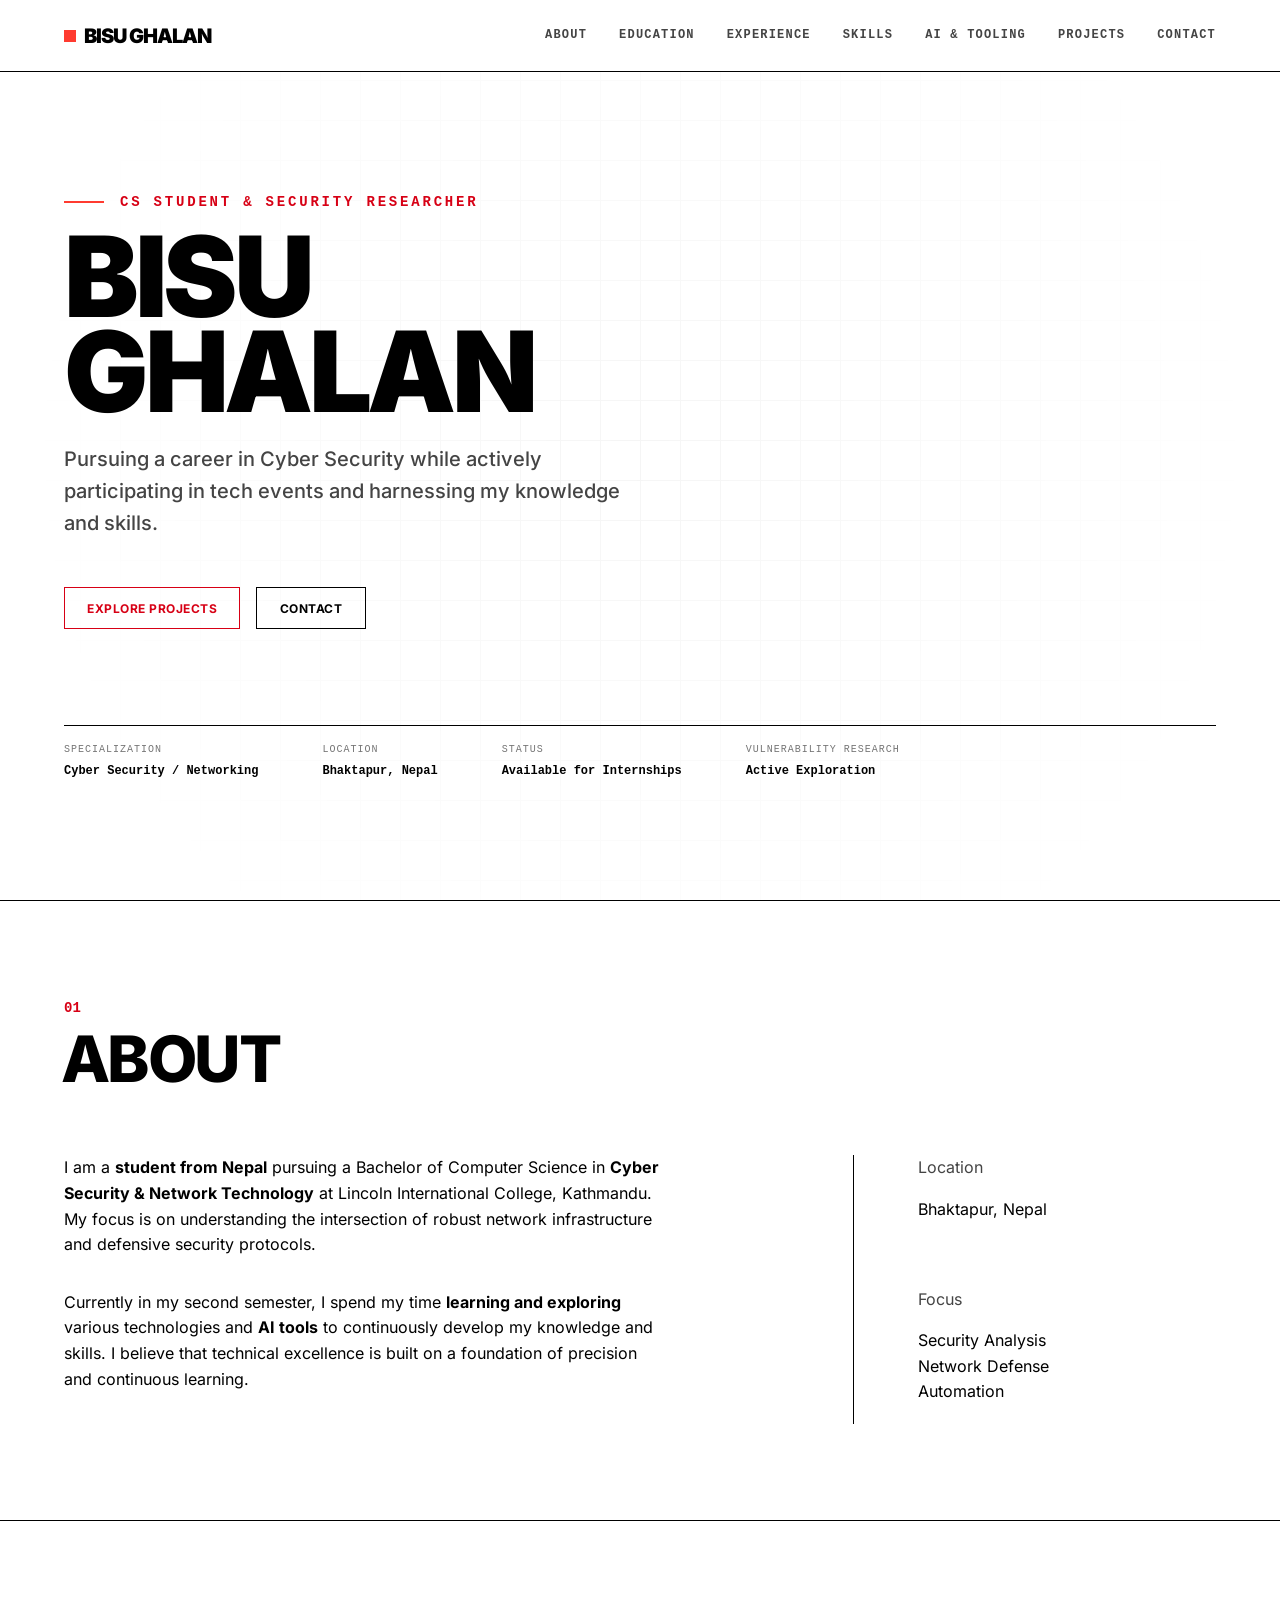
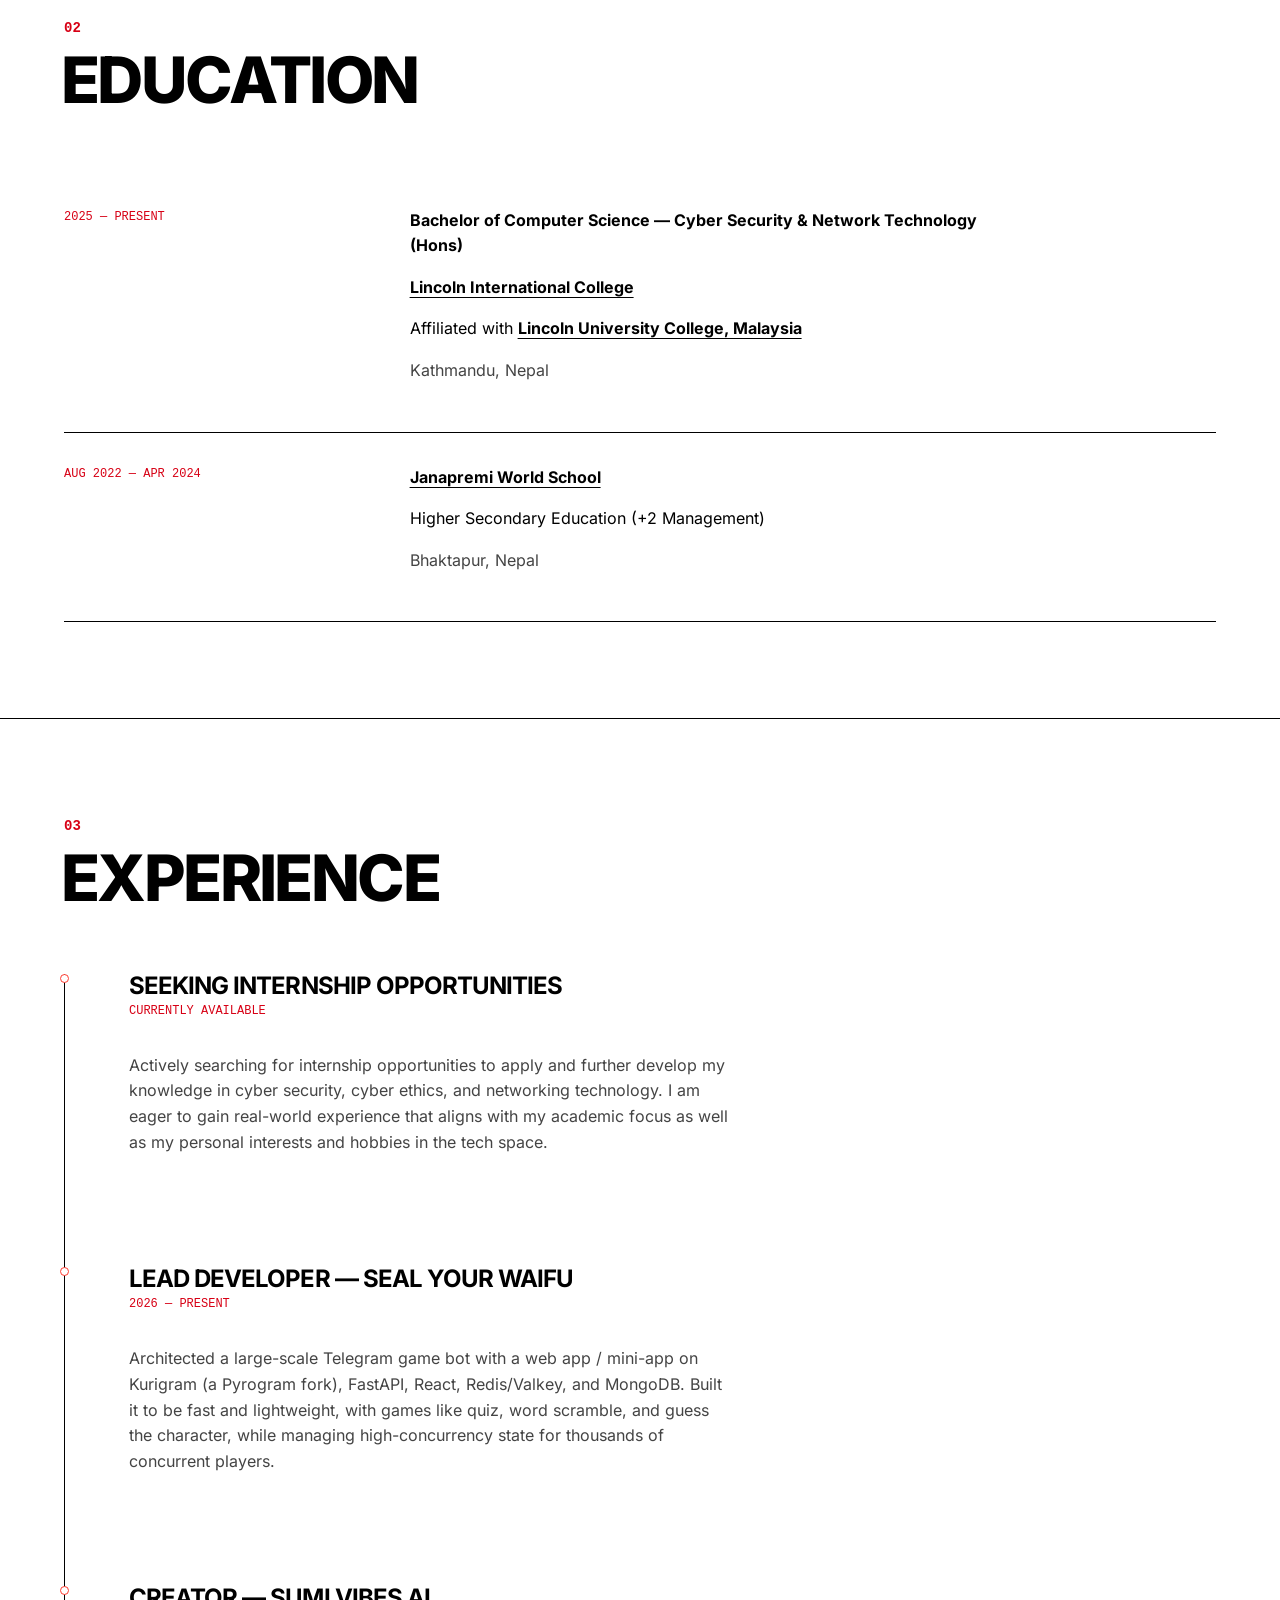
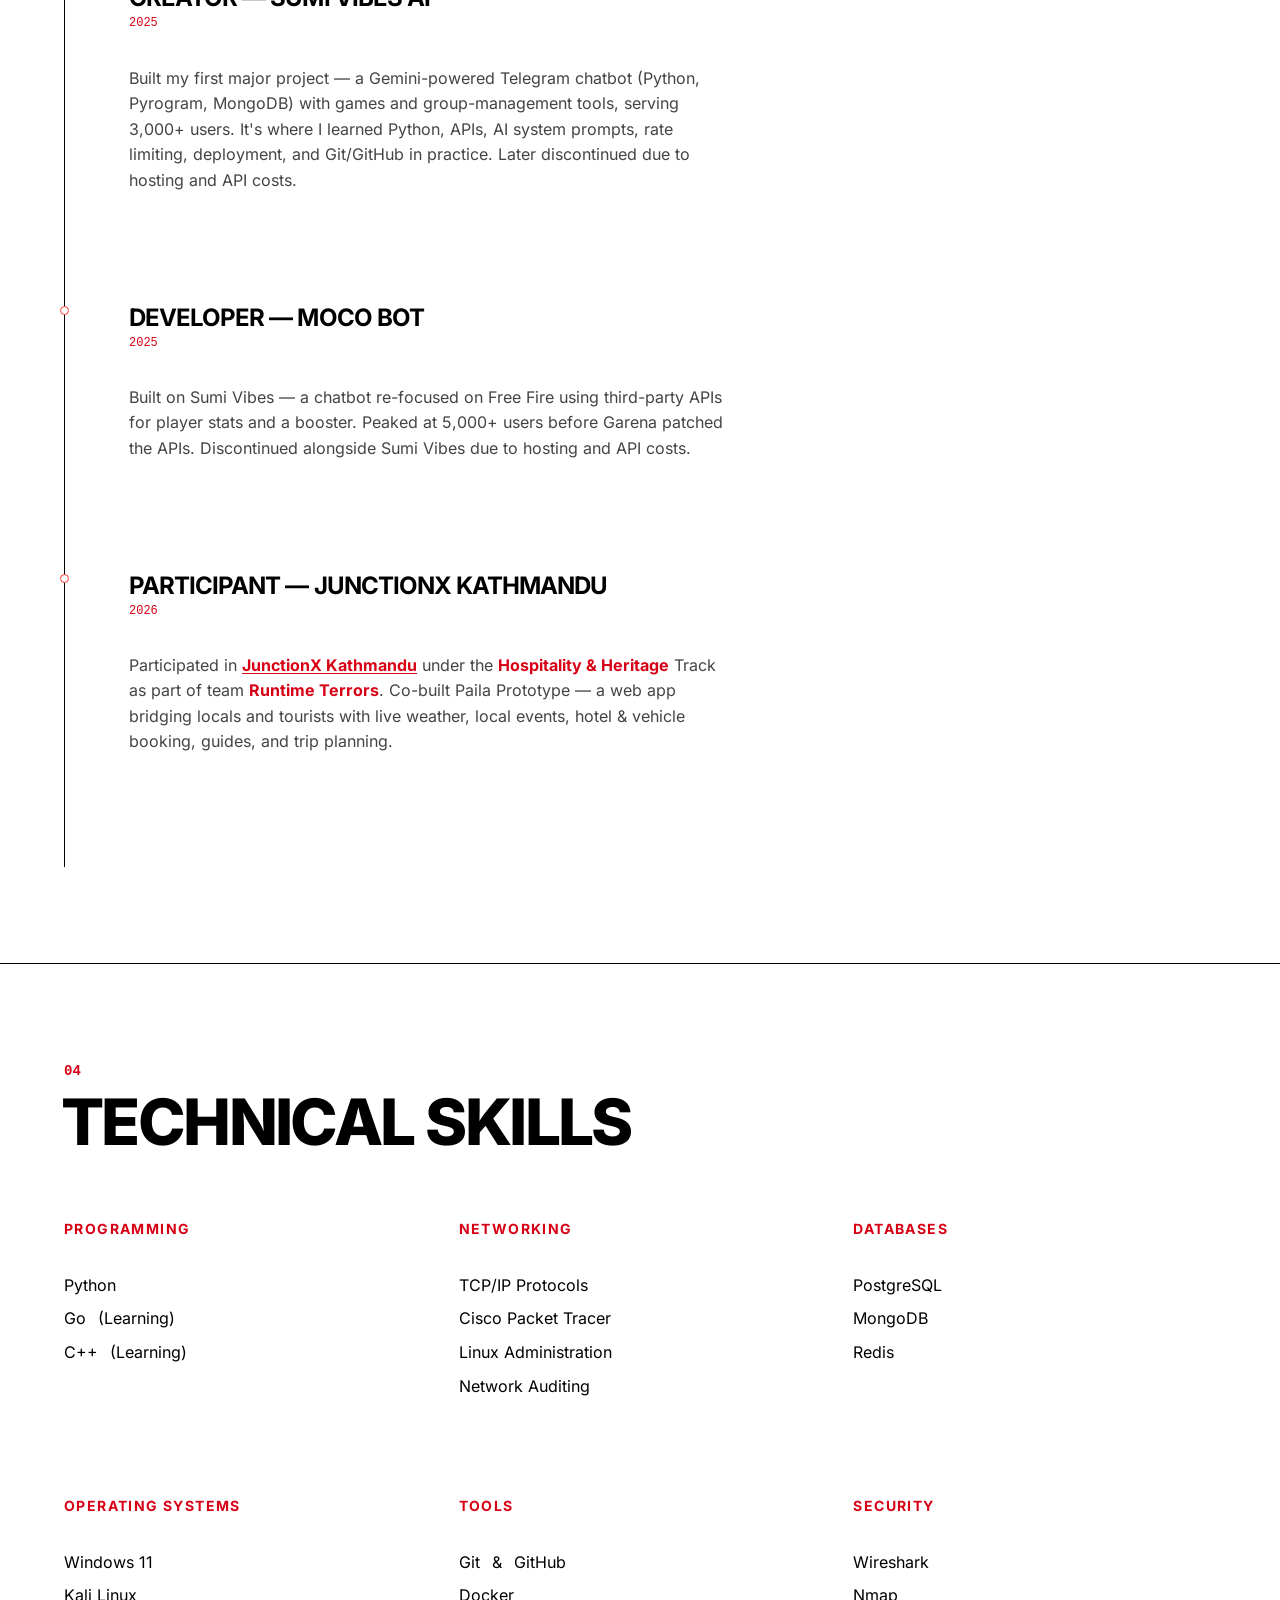
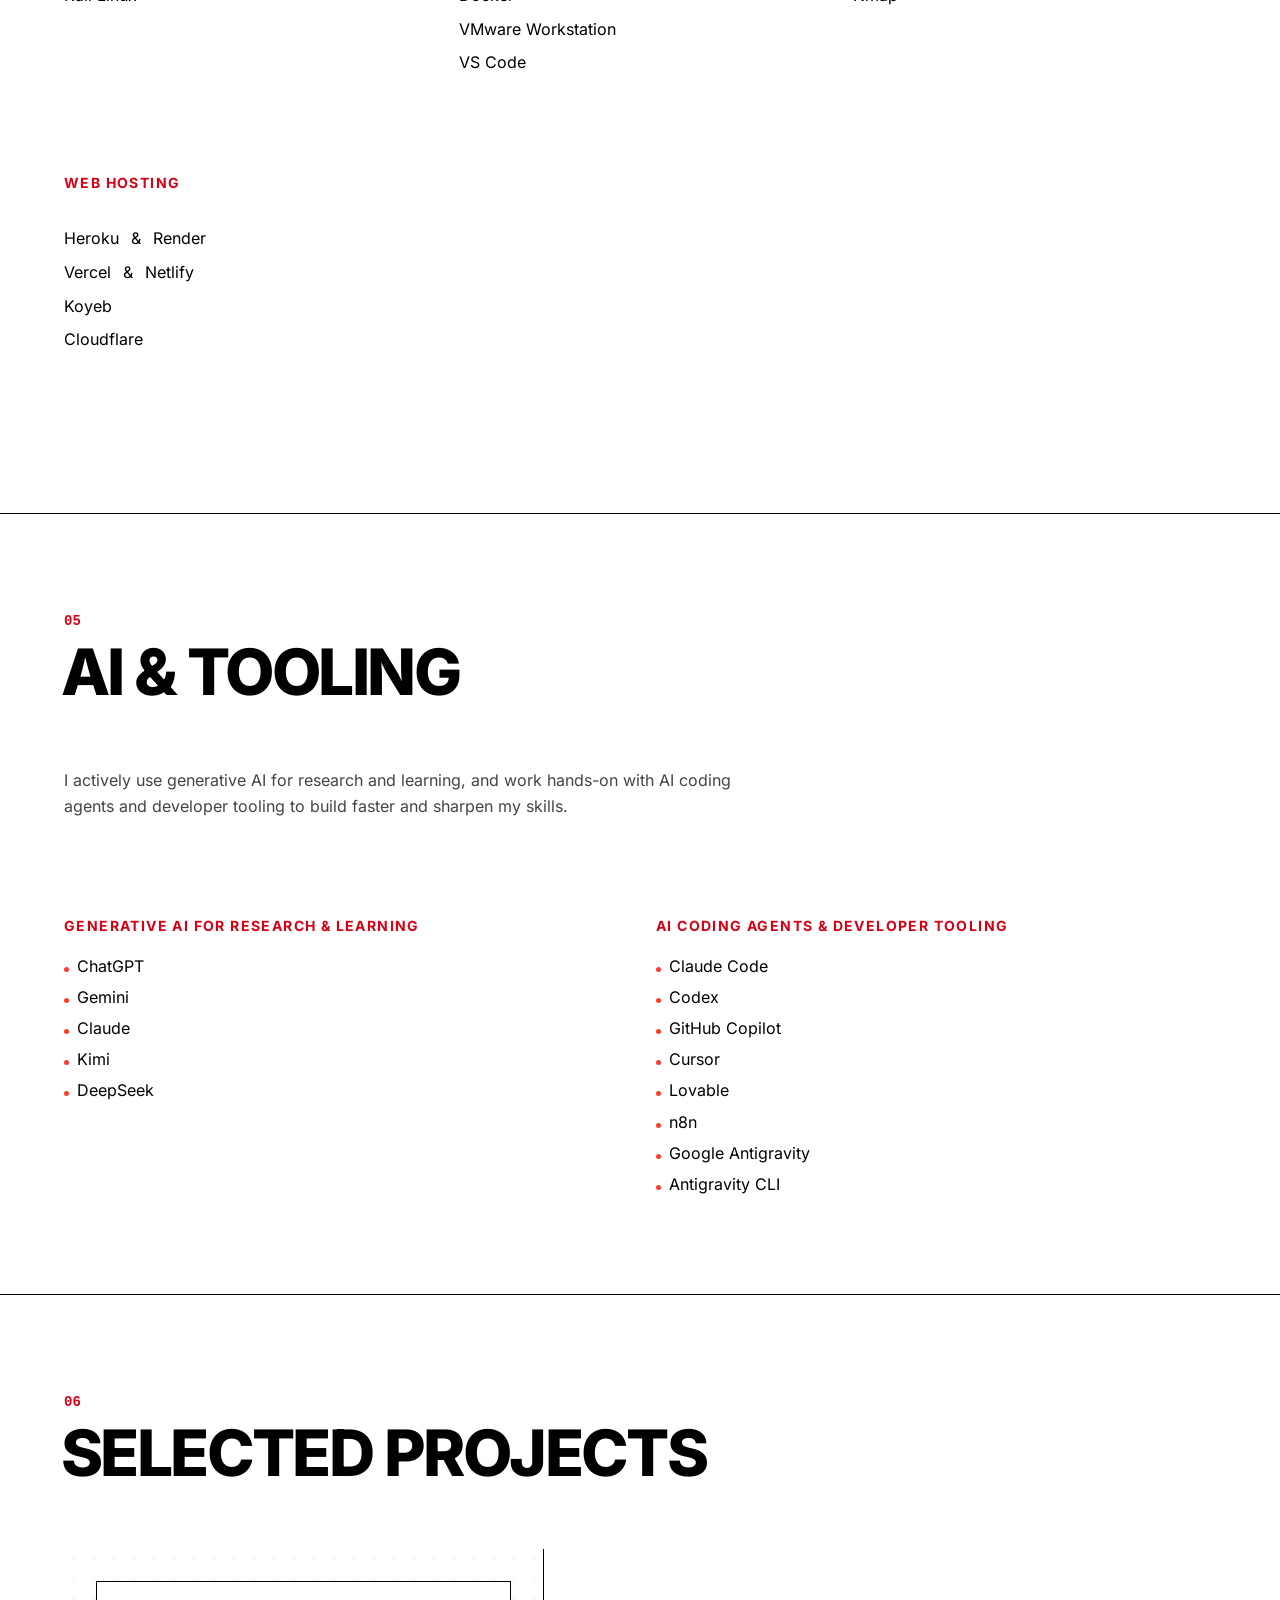
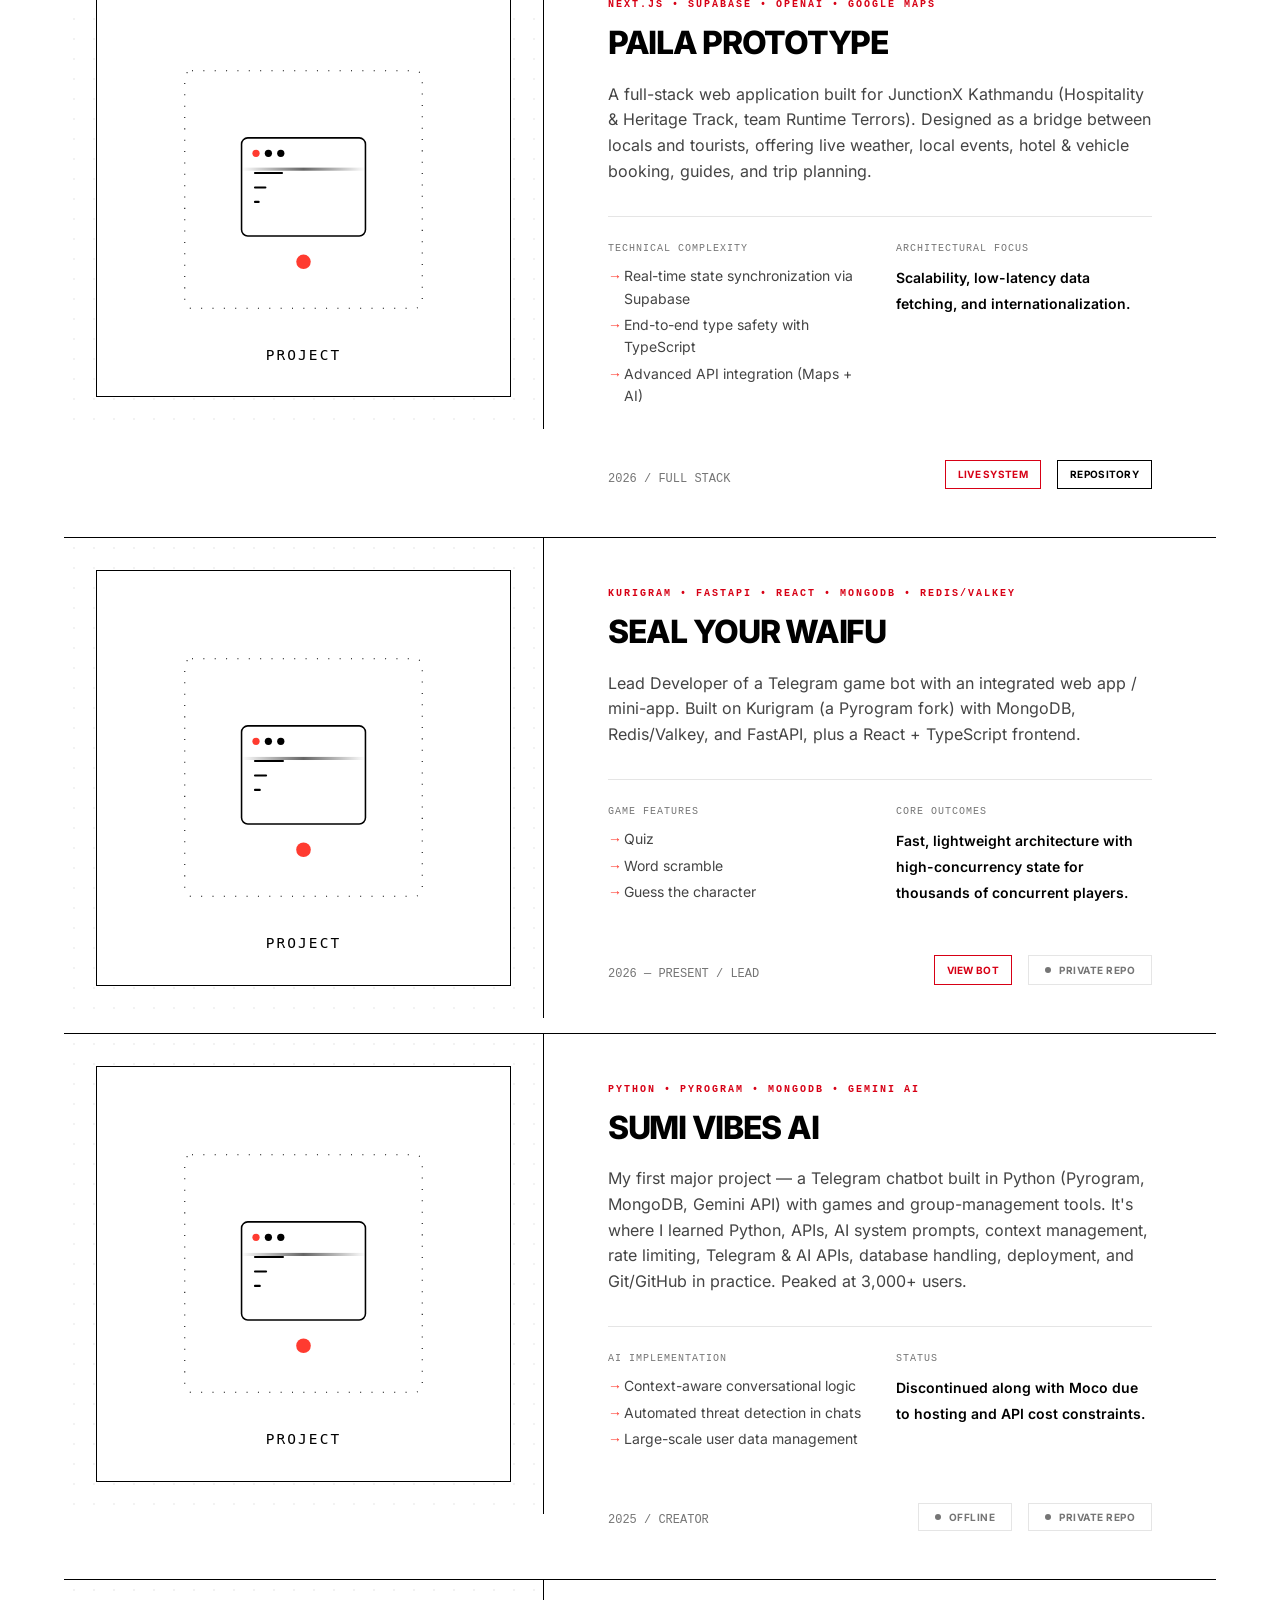
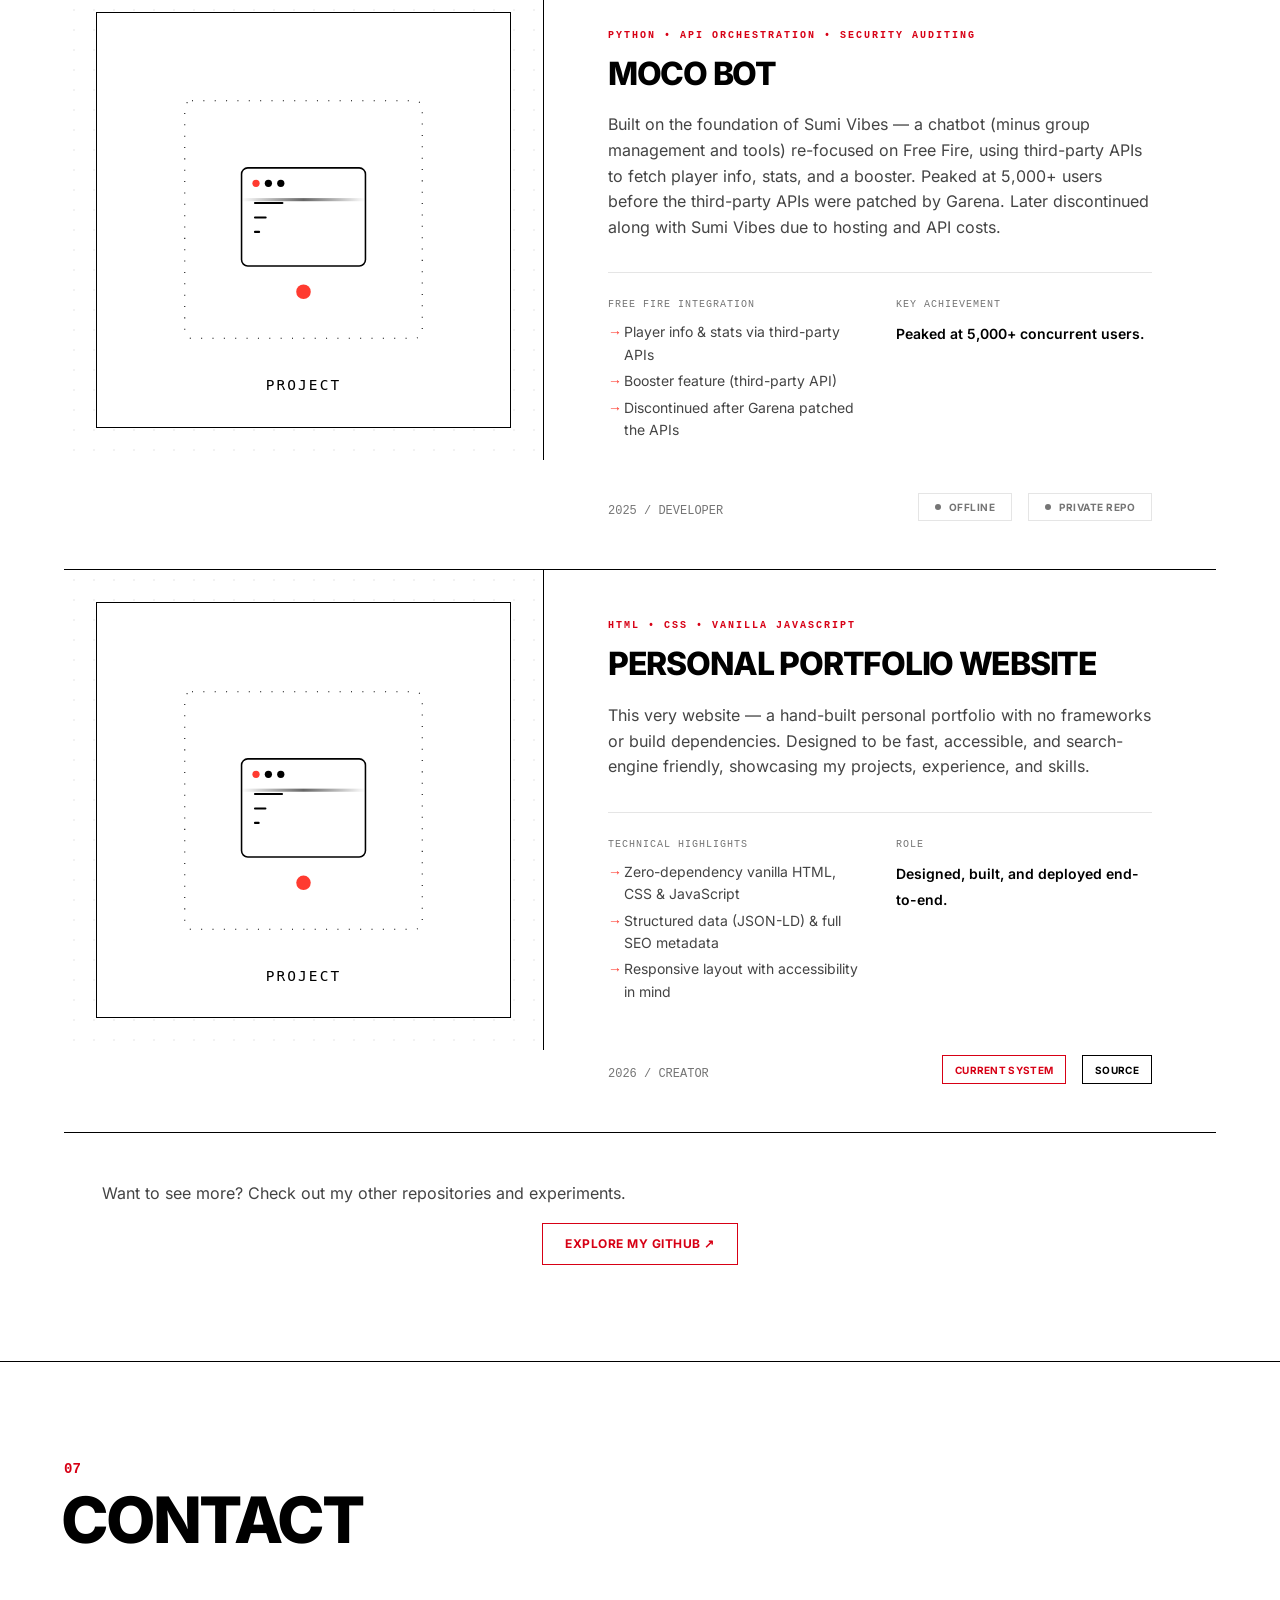
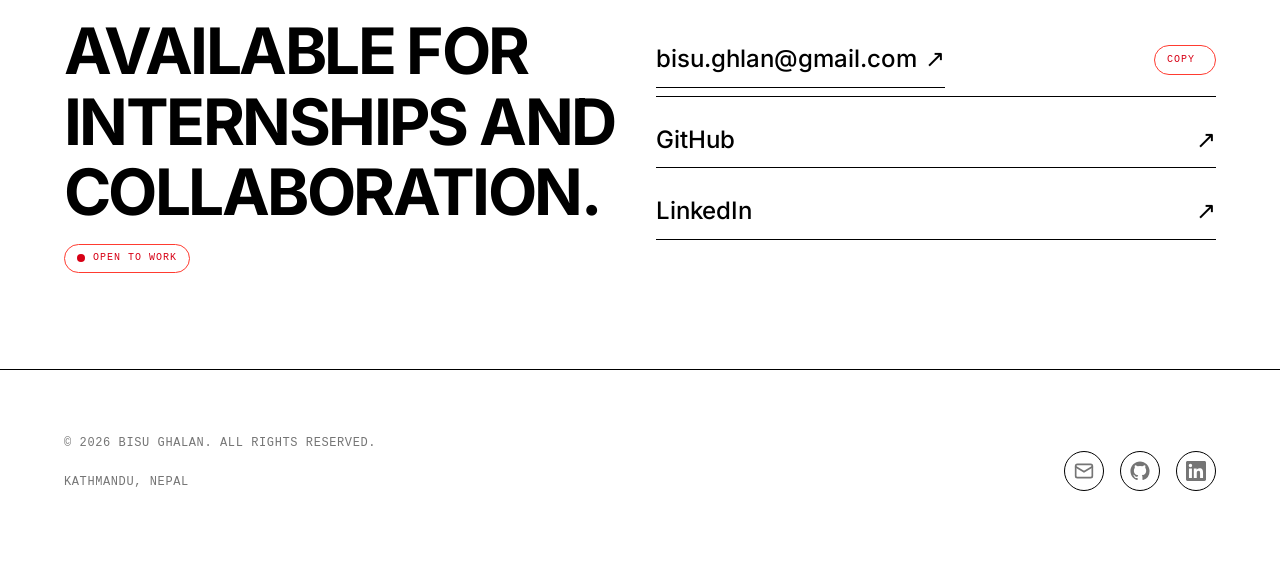
==== commit 14755d90: "Enhance contact section and footer layout - Added a status indicator for availability in the contact" ====
--- a/index.html
+++ b/index.html
@@ -744,17 +744,22 @@
           <h2 class="section__title" id="contact-heading">Contact</h2>
         </div>
         <div class="contact__inner reveal">
-          <h3 class="contact__line">
-            Available for internships and collaboration.
-          </h3>
+          <div class="contact__head">
+            <h3 class="contact__line">
+              Available for internships and collaboration.
+            </h3>
+            <span class="contact__status"><span class="contact__status-dot" aria-hidden="true"></span>Open to work</span>
+          </div>
           <nav class="contact__links">
-            <a href="mailto:bisu.ghlan@gmail.com" id="emailLink">Email <span>↗</span></a>
-            <button class="contact__copy" id="copyEmail" type="button" data-email="bisu.ghlan@gmail.com" aria-label="Copy email address">
-              <span class="contact__copy-text">bisu.ghlan@gmail.com</span>
-              <span class="contact__copy-status" aria-live="polite"></span>
-            </button>
-            <a href="https://github.com/bisug" target="_blank" rel="noopener noreferrer">GitHub <span>↗</span></a>
-            <a href="https://www.linkedin.com/in/bisug/" target="_blank" rel="noopener noreferrer">LinkedIn <span>↗</span></a>
+            <div class="contact__email-row">
+              <a href="mailto:bisu.ghlan@gmail.com" id="emailLink" class="contact__email-link">bisu.ghlan@gmail.com <span class="contact__arrow" aria-hidden="true">↗</span></a>
+              <button class="contact__copy" id="copyEmail" type="button" data-email="bisu.ghlan@gmail.com" aria-label="Copy email address">
+                <span class="contact__copy-text">Copy</span>
+                <span class="contact__copy-status" aria-live="polite"></span>
+              </button>
+            </div>
+            <a href="https://github.com/bisug" target="_blank" rel="noopener noreferrer">GitHub <span class="contact__arrow" aria-hidden="true">↗</span></a>
+            <a href="https://www.linkedin.com/in/bisug/" target="_blank" rel="noopener noreferrer">LinkedIn <span class="contact__arrow" aria-hidden="true">↗</span></a>
           </nav>
         </div>
       </div>
@@ -764,8 +769,21 @@
 
   <footer class="footer">
     <div class="container">
-      <p class="footer__note">&copy; 2026 Bisu Ghalan. All rights reserved.</p>
-      <p class="footer__note">Kathmandu, Nepal</p>
+      <div class="footer__left">
+        <p class="footer__note">&copy; 2026 Bisu Ghalan. All rights reserved.</p>
+        <p class="footer__note">Kathmandu, Nepal</p>
+      </div>
+      <nav class="footer__links" aria-label="Footer">
+        <a href="mailto:bisu.ghlan@gmail.com" aria-label="Email">
+          <svg class="footer__icon" viewBox="0 0 24 24" width="20" height="20" fill="none" stroke="currentColor" stroke-width="2" stroke-linecap="round" stroke-linejoin="round" aria-hidden="true"><rect x="2" y="4" width="20" height="16" rx="2"/><path d="m22 7-10 6L2 7"/></svg>
+        </a>
+        <a href="https://github.com/bisug" target="_blank" rel="noopener noreferrer" aria-label="GitHub">
+          <svg class="footer__icon" viewBox="0 0 24 24" width="20" height="20" fill="currentColor" aria-hidden="true"><path d="M12 .5C5.73.5.5 5.73.5 12c0 5.08 3.29 9.39 7.86 10.91.58.11.79-.25.79-.56 0-.28-.01-1.02-.02-2-3.2.7-3.88-1.54-3.88-1.54-.52-1.33-1.28-1.69-1.28-1.69-1.05-.72.08-.7.08-.7 1.16.08 1.77 1.19 1.77 1.19 1.03 1.77 2.7 1.26 3.36.96.1-.75.4-1.26.73-1.55-2.55-.29-5.24-1.28-5.24-5.69 0-1.26.45-2.29 1.19-3.1-.12-.29-.52-1.46.11-3.05 0 0 .97-.31 3.18 1.18a11.1 11.1 0 0 1 5.8 0c2.2-1.49 3.17-1.18 3.17-1.18.63 1.59.23 2.76.11 3.05.74.81 1.19 1.84 1.19 3.1 0 4.42-2.69 5.39-5.25 5.68.41.36.78 1.06.78 2.14 0 1.55-.01 2.8-.01 3.18 0 .31.21.68.8.56A11.51 11.51 0 0 0 23.5 12C23.5 5.73 18.27.5 12 .5Z"/></svg>
+        </a>
+        <a href="https://www.linkedin.com/in/bisug/" target="_blank" rel="noopener noreferrer" aria-label="LinkedIn">
+          <svg class="footer__icon" viewBox="0 0 24 24" width="20" height="20" fill="currentColor" aria-hidden="true"><path d="M20.45 20.45h-3.56v-5.57c0-1.33-.02-3.04-1.85-3.04-1.85 0-2.14 1.45-2.14 2.94v5.67H9.35V9h3.42v1.56h.05c.48-.9 1.64-1.85 3.37-1.85 3.6 0 4.27 2.37 4.27 5.46v6.28ZM5.34 7.43a2.07 2.07 0 1 1 0-4.14 2.07 2.07 0 0 1 0 4.14ZM7.12 20.45H3.55V9h3.57v11.45ZM22.22 0H1.77C.79 0 0 .77 0 1.73v20.54C0 23.23.79 24 1.77 24h20.45c.98 0 1.78-.77 1.78-1.73V1.73C24 .77 23.2 0 22.22 0Z"/></svg>
+        </a>
+      </nav>
     </div>
   </footer>
 
--- a/assets/css/style.min.css
+++ b/assets/css/style.min.css
@@ -1 +1 @@
-:root{--clr-bg:#FFFFFF;--clr-surface:#FAFAFA;--clr-border:#000000;--clr-border-dim:#E5E5E5;--clr-shadow:rgba(0,0,0,0.05);--nav-shadow:rgba(0,0,0,0.10);--clr-text:#000000;--clr-muted:#444444;--clr-faint:#757575;--clr-grid:#F5F5F5;--clr-accent:#FF3B30;--clr-accent-text:#D70015;--clr-on-accent:#FFFFFF;--clr-green:#1FB574;--clr-pink:#FF4FA3;--clr-cyan:#1FB6CE;--font-display:"Inter",-apple-system,BlinkMacSystemFont,"Segoe UI",Roboto,Helvetica,Arial,sans-serif,"Apple Color Emoji","Segoe UI Emoji";--font-body:"Inter",-apple-system,BlinkMacSystemFont,"Segoe UI",Roboto,sans-serif;--font-mono:ui-monospace,"SF Mono","Fira Code","Menlo","Monaco","Consolas",monospace;--text-2xs:0.625rem;--text-xs:0.75rem;--text-sm:0.875rem;--text-base:1rem;--text-md:1.25rem;--text-lg:1.5rem;--text-xl:2rem;--text-2xl:clamp(2.5rem,6vw,4rem);--text-hero:clamp(2.75rem,9vw,7rem);--leading-body:1.6;--space-unit:0.5rem;--space-4:calc(var(--space-unit) * 0.5);--space-8:var(--space-unit);--space-16:calc(var(--space-unit) * 2);--space-24:calc(var(--space-unit) * 3);--space-32:calc(var(--space-unit) * 4);--space-48:calc(var(--space-unit) * 6);--space-64:calc(var(--space-unit) * 8);--space-96:calc(var(--space-unit) * 12);--space-160:calc(var(--space-unit) * 20);--space-xs:var(--space-8);--space-sm:var(--space-16);--space-md:var(--space-32);--space-lg:var(--space-64);--space-xl:var(--space-96);--space-xxl:var(--space-160);--border-width:1px;--container-max:1600px;--nav-h:72px;--grid-gutter:var(--space-32);--ease-swiss:cubic-bezier(0.25,0.1,0.25,1);--dur-fast:150ms;--dur-base:300ms;--dur-slow:500ms;}:root[data-theme="dark"]{--clr-bg:#0A0A0A;--clr-surface:#141414;--clr-border:#FFFFFF;--clr-border-dim:#2A2A2A;--clr-shadow:rgba(255,255,255,0.06);--nav-shadow:rgba(0,0,0,0.60);--clr-text:#FFFFFF;--clr-muted:#B5B5B5;--clr-faint:#8A8A8A;--clr-grid:#1A1A1A;--clr-accent:#FF453A;--clr-accent-text:#FF6B61;--clr-on-accent:#0A0A0A;--clr-green:#2FD08A;--clr-pink:#FF6FB5;--clr-cyan:#3FD3E8;}@media (prefers-color-scheme:dark){:root:not([data-theme="light"]){--clr-bg:#0A0A0A;--clr-surface:#141414;--clr-border:#FFFFFF;--clr-border-dim:#2A2A2A;--clr-shadow:rgba(255,255,255,0.06);--nav-shadow:rgba(0,0,0,0.60);--clr-text:#FFFFFF;--clr-muted:#B5B5B5;--clr-faint:#8A8A8A;--clr-grid:#1A1A1A;--clr-accent:#FF453A;--clr-accent-text:#FF6B61;--clr-on-accent:#0A0A0A;--clr-green:#2FD08A;--clr-pink:#FF6FB5;--clr-cyan:#3FD3E8;}}@font-face{font-family:"Inter";font-style:normal;font-weight:100 900;font-display:swap;src:url("../fonts/inter-latin.woff2") format("woff2");}*,*::before,*::after{box-sizing:border-box;margin:0;padding:0;}html{-webkit-text-size-adjust:100%;}body{min-height:100vh;min-height:100dvh;line-height:1.6;-webkit-font-smoothing:antialiased;-moz-osx-font-smoothing:grayscale;}img,picture,video,canvas,svg{display:block;max-width:100%;height:auto;}input,button,textarea,select{font:inherit;}p,h1,h2,h3,h4,h5,h6{overflow-wrap:break-word;}ul,ol{list-style:none;}a{color:inherit;text-decoration:none;}button{cursor:pointer;background:none;border:none;}:focus-visible{outline:2px solid var(--clr-accent);outline-offset:4px;}::selection{background:var(--clr-accent-text);color:var(--clr-on-accent);}html{scroll-behavior:smooth;scroll-padding-top:calc(var(--nav-h) + var(--space-16) + env(safe-area-inset-top));font-size:100%;-webkit-text-size-adjust:100%;}html:not(.js) .reveal{opacity:1 !important;transform:none !important;}body{background-color:var(--clr-bg);color:var(--clr-text);font-family:var(--font-body);font-size:var(--text-base);-webkit-font-smoothing:antialiased;-moz-osx-font-smoothing:grayscale;overflow-x:hidden;}h1,h2,h3,h4,h5,h6{font-family:var(--font-display);font-weight:800;line-height:1;letter-spacing:-0.04em;color:var(--clr-text);text-transform:uppercase;text-wrap:balance;}.hero__inner,.about__grid,.skills__grid,.ai__grid,.edu__meta,.contact__inner,.project-item,.project-item__content,.project-details,.exp__card,.skills__group,.ai__group,.contact__links,.hero__meta{min-width:0;}p{max-width:60ch;margin-bottom:var(--space-16);}a{color:inherit;text-decoration:none;transition:color var(--dur-fast) var(--ease-swiss);outline:none;}a:focus-visible{outline:2px solid var(--clr-accent-text);outline-offset:4px;}.mono{font-family:var(--font-mono);font-size:var(--text-xs);letter-spacing:0.05em;text-transform:uppercase;}.container{width:100%;max-width:var(--container-max);margin-inline:auto;padding-inline:var(--space-lg);}.section{padding-block:var(--space-xl);border-top:var(--border-width) solid var(--clr-border);position:relative;}.section__header{margin-bottom:var(--space-lg);display:flex;flex-direction:column;gap:var(--space-8);}.section__num{font-family:var(--font-mono);font-size:var(--text-sm);color:var(--clr-accent-text);font-weight:700;}.section__title{font-size:var(--text-2xl);margin-left:-0.05em;}.btn{display:inline-flex;align-items:center;justify-content:center;padding:0.65rem 1.4rem;font-family:var(--font-display);font-size:var(--text-xs);font-weight:700;text-transform:uppercase;letter-spacing:0.04em;background-color:transparent;border:var(--border-width) solid var(--clr-text);color:var(--clr-text);cursor:pointer;transition:background-color var(--dur-fast) var(--ease-swiss),color var(--dur-fast) var(--ease-swiss),border-color var(--dur-fast) var(--ease-swiss);position:relative;overflow:hidden;}.btn:hover{background-color:var(--clr-text);color:var(--clr-bg);}.btn--accent{border-color:var(--clr-accent-text);color:var(--clr-accent-text);}.btn--accent:hover{background-color:var(--clr-accent-text);border-color:var(--clr-accent-text);color:var(--clr-on-accent);}.btn--disabled{opacity:0.5;cursor:not-allowed;pointer-events:none;}.tag{display:inline-flex;align-items:center;gap:var(--space-8);padding:0.5rem 1rem;font-family:var(--font-display);font-size:var(--text-2xs);font-weight:700;text-transform:uppercase;letter-spacing:0.05em;border:var(--border-width) solid var(--clr-border-dim);color:var(--clr-faint);background:transparent;line-height:1;}.tag::before{content:"";width:6px;height:6px;border-radius:50%;background:var(--clr-faint);}.tag--accent::before{background:var(--clr-accent);}.reveal{opacity:0;transform:translateY(30px);transition:opacity var(--dur-base) var(--ease-swiss),transform var(--dur-base) var(--ease-swiss);}.reveal.visible{opacity:1;transform:translateY(0);}@media (prefers-reduced-motion:reduce){.reveal{opacity:1;transform:none;transition:none;}html{scroll-behavior:auto;}}::-webkit-scrollbar{width:10px;}::-webkit-scrollbar-track{background:var(--clr-bg);}::-webkit-scrollbar-thumb{background:var(--clr-text);border:3px solid var(--clr-bg);}.text-muted{color:var(--clr-muted);}.text-center{text-align:center;}.mb-16{margin-bottom:var(--space-16);}.mb-sm{margin-bottom:var(--space-sm);}.mb-lg{margin-bottom:var(--space-lg);}.mt-48{margin-top:var(--space-48);}.sr-only{position:absolute;width:1px;height:1px;padding:0;margin:-1px;overflow:hidden;clip:rect(0,0,0,0);white-space:nowrap;border:0;}.sr-only-focusable:focus,.sr-only-focusable:focus-within{position:fixed;top:0;left:0;width:auto;height:auto;margin:0;padding:1rem;overflow:visible;clip:auto;clip-path:none;white-space:normal;background:var(--clr-bg);color:var(--clr-text);outline:2px solid var(--clr-accent-text);z-index:10000;}.scroll-progress-container{position:fixed;top:0;left:0;width:100%;height:2px;background:transparent;z-index:1100;}.scroll-progress-bar{height:100%;width:0%;background:var(--clr-accent);transition:width 0.1s linear;}.nav{position:fixed;top:0;left:0;right:0;z-index:1000;height:calc(var(--nav-h) + env(safe-area-inset-top));padding-top:env(safe-area-inset-top);background:var(--clr-bg);border-bottom:var(--border-width) solid var(--clr-border);display:flex;align-items:center;transition:transform var(--dur-base) var(--ease-swiss);}.nav--hidden{transform:translateY(-100%);}.nav .container{display:flex;align-items:center;justify-content:space-between;}.nav__brand{font-family:var(--font-display);font-size:var(--text-md);font-weight:900;color:var(--clr-text);letter-spacing:-0.05em;text-transform:uppercase;display:flex;align-items:center;gap:var(--space-8);}.nav__brand::before{content:"";display:block;width:12px;height:12px;background:var(--clr-accent);}.nav__links{display:flex;align-items:center;gap:var(--space-32);margin-left:auto;}.nav__links a{font-family:var(--font-mono);font-size:var(--text-xs);font-weight:600;text-transform:uppercase;letter-spacing:0.1em;color:var(--clr-muted);position:relative;}.nav__links a::after{content:"";position:absolute;bottom:-4px;left:0;width:100%;height:1px;background:var(--clr-accent);transform:scaleX(0);transform-origin:right;transition:transform var(--dur-fast) var(--ease-swiss);}.nav__links a:hover::after,.nav__links a.active::after{transform:scaleX(1);transform-origin:left;}.nav__links a:hover,.nav__links a.active{color:var(--clr-text);}.nav__toggle{display:none;width:44px;height:44px;flex-direction:column;justify-content:center;align-items:center;cursor:pointer;background:none;border:none;z-index:1001;}.nav__toggle span{display:block;width:20px;height:2px;background:var(--clr-text);margin-bottom:4px;transition:transform var(--dur-base) var(--ease-swiss),opacity var(--dur-base) var(--ease-swiss);}.nav__toggle.open span:nth-child(1){transform:translateY(6px) rotate(45deg);}.nav__toggle.open span:nth-child(2){opacity:0;}.nav__toggle.open span:nth-child(3){transform:translateY(-6px) rotate(-45deg);}@media (min-width:769px) and (max-width:1024px){.nav__links{gap:var(--space-16);}}@media (max-width:768px){.nav__links{display:none;}.nav__links.open{display:flex;}.nav__toggle{display:flex;}}.hero{min-height:100vh;min-height:100dvh;padding-top:calc(var(--nav-h) + var(--space-xl) + env(safe-area-inset-top));padding-bottom:var(--space-xl);display:flex;align-items:center;background-color:var(--clr-bg);position:relative;overflow:hidden;}.hero::after{content:"";position:absolute;top:0;left:0;right:0;bottom:0;background-image:linear-gradient(to right,var(--clr-grid) 1px,transparent 1px),linear-gradient(to bottom,var(--clr-grid) 1px,transparent 1px);background-size:40px 40px;mask-image:radial-gradient(circle at 50% 50%,black,transparent 80%);pointer-events:none;z-index:0;}.hero__inner{width:100%;position:relative;z-index:1;display:grid;grid-template-columns:repeat(12,minmax(0,1fr));gap:var(--grid-gutter);}.hero__content{grid-column:1 / span 10;min-width:0;}.hero__avatar{grid-column:11 / span 2;align-self:start;display:flex;flex-direction:column;align-items:flex-end;gap:var(--space-16);}.hero__avatar-frame{width:100%;aspect-ratio:1 / 1;border:var(--border-width) solid var(--clr-text);background-color:var(--clr-surface);display:flex;align-items:center;justify-content:center;position:relative;overflow:hidden;}.hero__avatar-frame::before{content:"";position:absolute;inset:0;opacity:0.06;background-image:radial-gradient(var(--clr-text) 1px,transparent 1px);background-size:16px 16px;}.hero__avatar-frame .mono{font-size:var(--text-2xl);font-weight:700;color:var(--clr-text);letter-spacing:0.05em;}.hero__avatar-caption{font-size:var(--text-2xs);color:var(--clr-faint);}.hero__name{font-family:var(--font-display);font-size:var(--text-hero);line-height:0.85;font-weight:900;text-transform:uppercase;letter-spacing:-0.04em;margin-bottom:var(--space-24);color:var(--clr-text);word-break:break-word;min-width:0;}.hero__title{font-family:var(--font-mono);font-size:var(--text-sm);font-weight:700;color:var(--clr-accent-text);text-transform:uppercase;letter-spacing:0.2em;margin-bottom:var(--space-16);display:flex;align-items:center;gap:var(--space-16);}.hero__title::before{content:"";width:40px;height:2px;background:var(--clr-accent);}.hero__summary{font-size:var(--text-md);line-height:var(--leading-body);color:var(--clr-muted);max-width:45ch;margin-bottom:var(--space-48);font-weight:500;}.hero__meta{grid-column:1 / span 12;margin-top:var(--space-64);display:flex;gap:var(--space-64);border-top:var(--border-width) solid var(--clr-text);padding-top:var(--space-16);}.hero__meta-item{display:flex;flex-direction:column;gap:var(--space-4);}.hero__meta-label{font-family:var(--font-mono);font-size:var(--text-2xs);color:var(--clr-faint);text-transform:uppercase;letter-spacing:0.1em;}.hero__meta-value{font-family:var(--font-mono);font-size:var(--text-xs);font-weight:700;color:var(--clr-text);}.hero__links{display:flex;gap:var(--space-16);}@media (max-width:1024px){.hero__content{grid-column:1 / span 12;}.hero__avatar{display:none;}.hero__meta{flex-wrap:wrap;gap:var(--space-32);}}@media (max-width:768px){.hero{padding-top:calc(var(--nav-h) + var(--space-lg) + env(safe-area-inset-top));}.hero__name{font-size:clamp(2.5rem,16vw,4.5rem);}.hero__summary{margin-bottom:var(--space-32);}.hero__meta{gap:var(--space-16);}.hero__meta-item{width:calc(50% - var(--space-16));}}.about__grid{display:grid;grid-template-columns:repeat(12,minmax(0,1fr));gap:var(--grid-gutter);}.about__bio{grid-column:span 8;}.about__bio p{font-size:var(--text-base);line-height:var(--leading-body);color:var(--clr-text);margin-bottom:var(--space-md);}.about__bio b,.about__bio em,.about__bio strong{color:var(--clr-text);font-weight:700;font-style:normal;}.about__sidebar{grid-column:span 4;padding-left:var(--space-lg);border-left:1px solid var(--clr-border);}@media (max-width:768px){.about__bio,.about__sidebar{grid-column:1 / -1;}.about__sidebar{padding-left:0;border-left:none;border-top:1px solid var(--clr-border);padding-top:var(--space-lg);}}.edu__meta{display:grid;grid-template-columns:repeat(12,minmax(0,1fr));gap:var(--grid-gutter);}.edu__table-wrapper{grid-column:span 12;}.edu__table{width:100%;border-collapse:collapse;}.edu__table tr{border-bottom:1px solid var(--clr-border);}.edu__table td{padding-block:var(--space-md);vertical-align:top;}.edu__table td:first-child{width:30%;font-family:var(--font-mono);font-size:var(--text-xs);color:var(--clr-accent-text);text-transform:uppercase;}.edu__table td:last-child{font-size:var(--text-base);color:var(--clr-text);}.edu__table a{color:var(--clr-text);font-weight:700;text-decoration:underline;text-underline-offset:4px;}.edu__table a:hover{color:var(--clr-accent);}@media (max-width:768px){.edu__table td{display:block;width:100% !important;padding-bottom:0;}.edu__table td:last-child{padding-top:var(--space-xs);padding-bottom:var(--space-md);}}.exp__list{display:flex;flex-direction:column;gap:0;border-left:1px solid var(--clr-border);}.exp__card{position:relative;padding-left:var(--space-lg);padding-bottom:var(--space-xl);}.exp__card::before{content:'';position:absolute;left:-5px;top:0;width:9px;height:9px;background-color:var(--clr-bg);border:1px solid var(--clr-accent);border-radius:50%;}.exp__title{font-size:var(--text-lg);font-weight:700;text-transform:uppercase;margin-bottom:0.25rem;}.exp__date{font-family:var(--font-mono);font-size:var(--text-xs);color:var(--clr-accent-text);text-transform:uppercase;margin-bottom:var(--space-md);display:block;}.exp__desc{font-size:var(--text-base);color:var(--clr-muted);max-width:60ch;}.exp__desc strong{color:var(--clr-accent-text);font-weight:700;}.exp__desc a{color:var(--clr-accent-text);font-weight:700;text-decoration:underline;text-underline-offset:2px;}.exp__desc a:hover{color:var(--clr-accent);}.skills__grid{display:grid;grid-template-columns:repeat(12,minmax(0,1fr));gap:var(--grid-gutter);}.skills__group{grid-column:span 4;margin-bottom:var(--space-lg);}.skills__group-title{font-family:var(--font-display);font-size:var(--text-sm);font-weight:700;text-transform:uppercase;letter-spacing:0.1em;color:var(--clr-accent-text);margin-bottom:var(--space-md);display:block;}.skills__list{list-style:none;display:flex;flex-direction:column;gap:0.5rem;}.skills__list li{font-family:var(--font-body);font-size:var(--text-base);font-weight:400;color:var(--clr-text);display:flex;align-items:center;gap:0.75rem;}@media (max-width:1024px){.skills__group{grid-column:span 6;}}@media (max-width:768px){.skills__group{grid-column:span 12;}}.ai__intro{grid-column:1 / -1;font-size:var(--text-base);color:var(--clr-muted);max-width:70ch;margin:0 0 var(--space-lg);}.ai__grid{display:grid;grid-template-columns:repeat(12,minmax(0,1fr));gap:var(--grid-gutter);}.ai__group{grid-column:span 6;margin:0;}.ai__group-title{font-family:var(--font-display);font-size:var(--text-sm);font-weight:700;text-transform:uppercase;letter-spacing:0.1em;color:var(--clr-accent-text);margin-bottom:var(--space-sm);display:block;}.ai__list{list-style:none;display:flex;flex-direction:column;gap:0.35rem;}.ai__list li{font-family:var(--font-body);font-size:var(--text-base);font-weight:400;color:var(--clr-text);display:flex;align-items:baseline;gap:0.5rem;}.ai__list li::before{content:'';flex:0 0 auto;width:5px;height:5px;margin-top:0.55em;background:var(--clr-accent);border-radius:50%;}.ai__list a{color:var(--clr-text);text-decoration:none;}.ai__list a:hover{color:var(--clr-accent-text);}.projects__list{display:flex;flex-direction:column;}.project-item{display:grid;grid-template-columns:repeat(12,minmax(0,1fr));border-bottom:var(--border-width) solid var(--clr-border);transition:background-color var(--dur-base) var(--ease-swiss);}.project-item:hover{background-color:var(--clr-surface);}.project-item__image-container{grid-column:1 / span 5;aspect-ratio:1 / 1;border-right:var(--border-width) solid var(--clr-border);padding:var(--space-32);display:flex;align-items:center;justify-content:center;background-color:var(--clr-bg);position:relative;overflow:hidden;}.project-item__image-container::before{content:"";position:absolute;inset:0;opacity:0.05;background-image:radial-gradient(var(--clr-text) 1px,transparent 1px);background-size:20px 20px;}.project-item__image{width:100%;height:100%;border:var(--border-width) solid var(--clr-text);background-color:var(--clr-bg);display:flex;align-items:center;justify-content:center;position:relative;z-index:1;transition:transform var(--dur-slow) var(--ease-swiss);}.project-item__image img{width:100%;height:100%;object-fit:contain;display:block;}.project-item:hover .project-item__image{transform:scale(0.98) rotate(-1deg);}.project-item__content{grid-column:6 / span 7;padding:var(--space-48) var(--space-64);display:flex;flex-direction:column;}.project-item__tagline{font-family:var(--font-mono);font-size:var(--text-2xs);color:var(--clr-accent-text);text-transform:uppercase;letter-spacing:0.2em;margin-bottom:var(--space-16);font-weight:700;}.project-item__title{font-size:var(--text-xl);line-height:0.9;margin-bottom:var(--space-24);letter-spacing:-0.04em;}.project-item__description{font-size:var(--text-base);color:var(--clr-muted);margin-bottom:var(--space-32);line-height:var(--leading-body);}.project-details{display:grid;grid-template-columns:1fr 1fr;gap:var(--space-32);margin-bottom:var(--space-48);border-top:1px solid var(--clr-border-dim);padding-top:var(--space-24);}.detail-group__label{font-family:var(--font-mono);font-size:var(--text-2xs);color:var(--clr-faint);text-transform:uppercase;letter-spacing:0.1em;margin-bottom:var(--space-8);display:block;}.detail-group__value{font-size:var(--text-sm);font-weight:600;color:var(--clr-text);}.detail-list{list-style:none;font-size:var(--text-sm);color:var(--clr-muted);}.detail-list li{position:relative;padding-left:var(--space-16);margin-bottom:var(--space-4);}.detail-list li::before{content:"→";position:absolute;left:0;color:var(--clr-accent);}.project-item__meta{margin-top:auto;display:flex;justify-content:space-between;align-items:flex-end;}.project-item__year{font-family:var(--font-mono);font-size:var(--text-xs);color:var(--clr-faint);}.project-item__links{display:flex;gap:var(--space-16);}.project-item__links .btn{padding:0.35rem 0.75rem;font-size:var(--text-2xs);letter-spacing:0.03em;}@media (max-width:1200px){.project-item__content{padding:var(--space-32) var(--space-48);}}@media (max-width:1024px){.project-item__content{grid-column:6 / span 7;padding:var(--space-32) var(--space-48);}.project-item__image-container{grid-column:1 / span 5;aspect-ratio:1 / 1;}}@media (max-width:768px){.project-item{grid-template-columns:1fr;}.project-item__image-container{grid-column:1 / span 1;border-right:none;border-bottom:var(--border-width) solid var(--clr-border);aspect-ratio:16 / 9;}.project-item__content{grid-column:1 / span 1;padding:var(--space-32) var(--space-16);}.project-details{grid-template-columns:1fr;gap:var(--space-24);}.project-item__links .btn{min-height:44px;padding:0.75rem 1.25rem;font-size:var(--text-xs);}}@media (max-width:480px){.project-item__meta{flex-wrap:wrap;gap:var(--space-16);}.project-item__links{width:100%;flex-wrap:wrap;}.project-item__links .btn{flex:1 1 auto;}}.contact__inner{display:grid;grid-template-columns:repeat(12,minmax(0,1fr));gap:var(--grid-gutter);}.contact__line{grid-column:span 6;font-family:var(--font-display);font-size:var(--text-2xl);line-height:1.1;font-weight:700;text-transform:uppercase;letter-spacing:-0.04em;overflow-wrap:break-word;}.contact__links{grid-column:span 6;display:flex;flex-direction:column;gap:var(--space-sm);padding-top:0.5rem;}.contact__links a{font-family:var(--font-display);font-size:var(--text-lg);font-weight:500;color:var(--clr-text);border-bottom:1px solid var(--clr-border);padding-block:0.5rem;display:flex;justify-content:space-between;align-items:center;transition:color var(--dur-fast) var(--ease-swiss),border-color var(--dur-fast) var(--ease-swiss);}.contact__links a:hover{color:var(--clr-accent);border-color:var(--clr-accent);}.contact__copy{font-family:var(--font-display);font-size:var(--text-lg);font-weight:500;color:var(--clr-text);border-bottom:1px solid var(--clr-border);padding-block:0.5rem;display:flex;justify-content:space-between;align-items:center;gap:var(--space-16);background:none;cursor:pointer;text-align:left;transition:color var(--dur-fast) var(--ease-swiss),border-color var(--dur-fast) var(--ease-swiss);}.contact__copy:hover{color:var(--clr-accent);border-color:var(--clr-accent);}.contact__copy-status{font-family:var(--font-mono);font-size:var(--text-2xs);text-transform:uppercase;letter-spacing:0.1em;color:var(--clr-accent-text);}@media (max-width:768px){.contact__line,.contact__links{grid-column:span 12;}.contact__line{font-size:var(--text-xl);}}.footer{padding-block:var(--space-lg);border-top:1px solid var(--clr-border);background:var(--clr-bg);}.footer .container{display:flex;justify-content:space-between;align-items:center;}.footer__note{font-family:var(--font-mono);font-size:var(--text-xs);color:var(--clr-faint);text-transform:uppercase;letter-spacing:0.05em;}@media (max-width:768px){.footer .container{flex-direction:column;gap:var(--space-sm);align-items:flex-start;}}.to-top{position:fixed;right:calc(var(--space-24) + env(safe-area-inset-right));bottom:calc(var(--space-24) + env(safe-area-inset-bottom));width:48px;height:48px;display:flex;align-items:center;justify-content:center;font-size:var(--text-lg);font-weight:700;color:var(--clr-on-accent);background:var(--clr-accent-text);border:none;border-radius:50%;cursor:pointer;z-index:1050;box-shadow:0 8px 24px -8px var(--nav-shadow);opacity:0;transform:translateY(12px);transition:opacity var(--dur-base) var(--ease-swiss),transform var(--dur-base) var(--ease-swiss),background-color var(--dur-fast) var(--ease-swiss);}.to-top:not([hidden]){opacity:1;transform:translateY(0);}.to-top:hover{background:var(--clr-accent);}.to-top:focus-visible{outline:2px solid var(--clr-accent-text);outline-offset:4px;}@media (prefers-reduced-motion:reduce){.to-top{transition:opacity var(--dur-fast) var(--ease-swiss);transform:none;}}@media (min-width:1600px){:root{--space-unit:0.625rem;}}@media (max-width:1024px){:root{--space-lg:var(--space-48);--space-xl:var(--space-64);--space-xxl:var(--space-96);}.container{padding-inline:var(--space-32);}.section__title{font-size:var(--text-xl);}}@media (max-width:768px){:root{--nav-h:64px;--space-lg:var(--space-32);--space-xl:var(--space-48);--space-xxl:var(--space-64);--grid-gutter:var(--space-16);}.container{padding-inline:var(--space-16);}.hero__inner,.about__grid,.skills__grid,.ai__grid,.edu__meta,.contact__inner{grid-template-columns:1fr;}.ai__group{grid-column:1 / -1;}.nav__links{position:fixed;top:0;right:0;width:100%;height:100vh;height:100dvh;background:var(--clr-bg);flex-direction:column;justify-content:safe center;align-items:center;gap:var(--space-24);padding-top:calc(var(--nav-h) + env(safe-area-inset-top));padding-bottom:env(safe-area-inset-bottom);padding-inline:calc(var(--space-16) + env(safe-area-inset-left)) calc(var(--space-16) + env(safe-area-inset-right));overflow-y:auto;-webkit-overflow-scrolling:touch;transform:translateX(100%);transition:transform var(--dur-base) var(--ease-swiss);z-index:999;}.nav__links.open{transform:translateX(0);}.nav__links a{font-size:var(--text-md);font-weight:800;padding:var(--space-8) var(--space-16);}.section{padding-block:var(--space-lg);}.section__title{font-size:var(--text-lg);}}@media (max-width:480px){.hero__links{flex-direction:column;width:100%;}.hero__links .btn{width:100%;}}@media (max-height:500px) and (orientation:landscape){.hero{min-height:auto;}}@media (max-width:768px) and (max-height:500px) and (orientation:landscape){.nav__links{flex-direction:row;flex-wrap:wrap;align-content:center;gap:var(--space-16);padding-block:calc(var(--nav-h) + env(safe-area-inset-top)) var(--space-16);}.nav__links a{font-size:var(--text-md);}}+:root{--clr-bg:#FFFFFF;--clr-surface:#FAFAFA;--clr-border:#000000;--clr-border-dim:#E5E5E5;--clr-shadow:rgba(0,0,0,0.05);--nav-shadow:rgba(0,0,0,0.10);--clr-text:#000000;--clr-muted:#444444;--clr-faint:#757575;--clr-grid:#F5F5F5;--clr-accent:#FF3B30;--clr-accent-text:#D70015;--clr-on-accent:#FFFFFF;--clr-green:#1FB574;--clr-pink:#FF4FA3;--clr-cyan:#1FB6CE;--font-display:"Inter",-apple-system,BlinkMacSystemFont,"Segoe UI",Roboto,Helvetica,Arial,sans-serif,"Apple Color Emoji","Segoe UI Emoji";--font-body:"Inter",-apple-system,BlinkMacSystemFont,"Segoe UI",Roboto,sans-serif;--font-mono:ui-monospace,"SF Mono","Fira Code","Menlo","Monaco","Consolas",monospace;--text-2xs:0.625rem;--text-xs:0.75rem;--text-sm:0.875rem;--text-base:1rem;--text-md:1.25rem;--text-lg:1.5rem;--text-xl:2rem;--text-2xl:clamp(2.5rem,6vw,4rem);--text-hero:clamp(2.75rem,9vw,7rem);--leading-body:1.6;--space-unit:0.5rem;--space-4:calc(var(--space-unit) * 0.5);--space-8:var(--space-unit);--space-16:calc(var(--space-unit) * 2);--space-24:calc(var(--space-unit) * 3);--space-32:calc(var(--space-unit) * 4);--space-48:calc(var(--space-unit) * 6);--space-64:calc(var(--space-unit) * 8);--space-96:calc(var(--space-unit) * 12);--space-160:calc(var(--space-unit) * 20);--space-xs:var(--space-8);--space-sm:var(--space-16);--space-md:var(--space-32);--space-lg:var(--space-64);--space-xl:var(--space-96);--space-xxl:var(--space-160);--border-width:1px;--container-max:1600px;--nav-h:72px;--grid-gutter:var(--space-32);--ease-swiss:cubic-bezier(0.25,0.1,0.25,1);--dur-fast:150ms;--dur-base:300ms;--dur-slow:500ms;}:root[data-theme="dark"]{--clr-bg:#0A0A0A;--clr-surface:#141414;--clr-border:#FFFFFF;--clr-border-dim:#2A2A2A;--clr-shadow:rgba(255,255,255,0.06);--nav-shadow:rgba(0,0,0,0.60);--clr-text:#FFFFFF;--clr-muted:#B5B5B5;--clr-faint:#8A8A8A;--clr-grid:#1A1A1A;--clr-accent:#FF453A;--clr-accent-text:#FF6B61;--clr-on-accent:#0A0A0A;--clr-green:#2FD08A;--clr-pink:#FF6FB5;--clr-cyan:#3FD3E8;}@media (prefers-color-scheme:dark){:root:not([data-theme="light"]){--clr-bg:#0A0A0A;--clr-surface:#141414;--clr-border:#FFFFFF;--clr-border-dim:#2A2A2A;--clr-shadow:rgba(255,255,255,0.06);--nav-shadow:rgba(0,0,0,0.60);--clr-text:#FFFFFF;--clr-muted:#B5B5B5;--clr-faint:#8A8A8A;--clr-grid:#1A1A1A;--clr-accent:#FF453A;--clr-accent-text:#FF6B61;--clr-on-accent:#0A0A0A;--clr-green:#2FD08A;--clr-pink:#FF6FB5;--clr-cyan:#3FD3E8;}}@font-face{font-family:"Inter";font-style:normal;font-weight:100 900;font-display:swap;src:url("../fonts/inter-latin.woff2") format("woff2");}*,*::before,*::after{box-sizing:border-box;margin:0;padding:0;}html{-webkit-text-size-adjust:100%;}body{min-height:100vh;min-height:100dvh;line-height:1.6;-webkit-font-smoothing:antialiased;-moz-osx-font-smoothing:grayscale;}img,picture,video,canvas,svg{display:block;max-width:100%;height:auto;}input,button,textarea,select{font:inherit;}p,h1,h2,h3,h4,h5,h6{overflow-wrap:break-word;}ul,ol{list-style:none;}a{color:inherit;text-decoration:none;}button{cursor:pointer;background:none;border:none;}:focus-visible{outline:2px solid var(--clr-accent);outline-offset:4px;}::selection{background:var(--clr-accent-text);color:var(--clr-on-accent);}html{scroll-behavior:smooth;scroll-padding-top:calc(var(--nav-h) + var(--space-16) + env(safe-area-inset-top));font-size:100%;-webkit-text-size-adjust:100%;}html:not(.js) .reveal{opacity:1 !important;transform:none !important;}body{background-color:var(--clr-bg);color:var(--clr-text);font-family:var(--font-body);font-size:var(--text-base);-webkit-font-smoothing:antialiased;-moz-osx-font-smoothing:grayscale;overflow-x:hidden;}h1,h2,h3,h4,h5,h6{font-family:var(--font-display);font-weight:800;line-height:1;letter-spacing:-0.04em;color:var(--clr-text);text-transform:uppercase;text-wrap:balance;}.hero__inner,.about__grid,.skills__grid,.ai__grid,.edu__meta,.contact__inner,.project-item,.project-item__content,.project-details,.exp__card,.skills__group,.ai__group,.contact__links,.hero__meta{min-width:0;}p{max-width:60ch;margin-bottom:var(--space-16);}a{color:inherit;text-decoration:none;transition:color var(--dur-fast) var(--ease-swiss);outline:none;}a:focus-visible{outline:2px solid var(--clr-accent-text);outline-offset:4px;}.mono{font-family:var(--font-mono);font-size:var(--text-xs);letter-spacing:0.05em;text-transform:uppercase;}.container{width:100%;max-width:var(--container-max);margin-inline:auto;padding-inline:var(--space-lg);}.section{padding-block:var(--space-xl);border-top:var(--border-width) solid var(--clr-border);position:relative;}.section__header{margin-bottom:var(--space-lg);display:flex;flex-direction:column;gap:var(--space-8);}.section__num{font-family:var(--font-mono);font-size:var(--text-sm);color:var(--clr-accent-text);font-weight:700;}.section__title{font-size:var(--text-2xl);margin-left:-0.05em;}.btn{display:inline-flex;align-items:center;justify-content:center;padding:0.65rem 1.4rem;font-family:var(--font-display);font-size:var(--text-xs);font-weight:700;text-transform:uppercase;letter-spacing:0.04em;background-color:transparent;border:var(--border-width) solid var(--clr-text);color:var(--clr-text);cursor:pointer;transition:background-color var(--dur-fast) var(--ease-swiss),color var(--dur-fast) var(--ease-swiss),border-color var(--dur-fast) var(--ease-swiss);position:relative;overflow:hidden;}.btn:hover{background-color:var(--clr-text);color:var(--clr-bg);}.btn--accent{border-color:var(--clr-accent-text);color:var(--clr-accent-text);}.btn--accent:hover{background-color:var(--clr-accent-text);border-color:var(--clr-accent-text);color:var(--clr-on-accent);}.btn--disabled{opacity:0.5;cursor:not-allowed;pointer-events:none;}.tag{display:inline-flex;align-items:center;gap:var(--space-8);padding:0.5rem 1rem;font-family:var(--font-display);font-size:var(--text-2xs);font-weight:700;text-transform:uppercase;letter-spacing:0.05em;border:var(--border-width) solid var(--clr-border-dim);color:var(--clr-faint);background:transparent;line-height:1;}.tag::before{content:"";width:6px;height:6px;border-radius:50%;background:var(--clr-faint);}.tag--accent::before{background:var(--clr-accent);}.reveal{opacity:0;transform:translateY(30px);transition:opacity var(--dur-base) var(--ease-swiss),transform var(--dur-base) var(--ease-swiss);}.reveal.visible{opacity:1;transform:translateY(0);}@media (prefers-reduced-motion:reduce){.reveal{opacity:1;transform:none;transition:none;}html{scroll-behavior:auto;}}::-webkit-scrollbar{width:10px;}::-webkit-scrollbar-track{background:var(--clr-bg);}::-webkit-scrollbar-thumb{background:var(--clr-text);border:3px solid var(--clr-bg);}.text-muted{color:var(--clr-muted);}.text-center{text-align:center;}.mb-16{margin-bottom:var(--space-16);}.mb-sm{margin-bottom:var(--space-sm);}.mb-lg{margin-bottom:var(--space-lg);}.mt-48{margin-top:var(--space-48);}.sr-only{position:absolute;width:1px;height:1px;padding:0;margin:-1px;overflow:hidden;clip:rect(0,0,0,0);white-space:nowrap;border:0;}.sr-only-focusable:focus,.sr-only-focusable:focus-within{position:fixed;top:0;left:0;width:auto;height:auto;margin:0;padding:1rem;overflow:visible;clip:auto;clip-path:none;white-space:normal;background:var(--clr-bg);color:var(--clr-text);outline:2px solid var(--clr-accent-text);z-index:10000;}.scroll-progress-container{position:fixed;top:0;left:0;width:100%;height:2px;background:transparent;z-index:1100;}.scroll-progress-bar{height:100%;width:0%;background:var(--clr-accent);transition:width 0.1s linear;}.nav{position:fixed;top:0;left:0;right:0;z-index:1000;height:calc(var(--nav-h) + env(safe-area-inset-top));padding-top:env(safe-area-inset-top);background:var(--clr-bg);border-bottom:var(--border-width) solid var(--clr-border);display:flex;align-items:center;transition:transform var(--dur-base) var(--ease-swiss);}.nav--hidden{transform:translateY(-100%);}.nav .container{display:flex;align-items:center;justify-content:space-between;}.nav__brand{font-family:var(--font-display);font-size:var(--text-md);font-weight:900;color:var(--clr-text);letter-spacing:-0.05em;text-transform:uppercase;display:flex;align-items:center;gap:var(--space-8);}.nav__brand::before{content:"";display:block;width:12px;height:12px;background:var(--clr-accent);}.nav__links{display:flex;align-items:center;gap:var(--space-32);margin-left:auto;}.nav__links a{font-family:var(--font-mono);font-size:var(--text-xs);font-weight:600;text-transform:uppercase;letter-spacing:0.1em;color:var(--clr-muted);position:relative;}.nav__links a::after{content:"";position:absolute;bottom:-4px;left:0;width:100%;height:1px;background:var(--clr-accent);transform:scaleX(0);transform-origin:right;transition:transform var(--dur-fast) var(--ease-swiss);}.nav__links a:hover::after,.nav__links a.active::after{transform:scaleX(1);transform-origin:left;}.nav__links a:hover,.nav__links a.active{color:var(--clr-text);}.nav__toggle{display:none;width:44px;height:44px;flex-direction:column;justify-content:center;align-items:center;cursor:pointer;background:none;border:none;z-index:1001;}.nav__toggle span{display:block;width:20px;height:2px;background:var(--clr-text);margin-bottom:4px;transition:transform var(--dur-base) var(--ease-swiss),opacity var(--dur-base) var(--ease-swiss);}.nav__toggle.open span:nth-child(1){transform:translateY(6px) rotate(45deg);}.nav__toggle.open span:nth-child(2){opacity:0;}.nav__toggle.open span:nth-child(3){transform:translateY(-6px) rotate(-45deg);}@media (min-width:769px) and (max-width:1024px){.nav__links{gap:var(--space-16);}}@media (max-width:768px){.nav__links{display:none;}.nav__links.open{display:flex;}.nav__toggle{display:flex;}}.hero{min-height:100vh;min-height:100dvh;padding-top:calc(var(--nav-h) + var(--space-xl) + env(safe-area-inset-top));padding-bottom:var(--space-xl);display:flex;align-items:center;background-color:var(--clr-bg);position:relative;overflow:hidden;}.hero::after{content:"";position:absolute;top:0;left:0;right:0;bottom:0;background-image:linear-gradient(to right,var(--clr-grid) 1px,transparent 1px),linear-gradient(to bottom,var(--clr-grid) 1px,transparent 1px);background-size:40px 40px;mask-image:radial-gradient(circle at 50% 50%,black,transparent 80%);pointer-events:none;z-index:0;}.hero__inner{width:100%;position:relative;z-index:1;display:grid;grid-template-columns:repeat(12,minmax(0,1fr));gap:var(--grid-gutter);}.hero__content{grid-column:1 / span 10;min-width:0;}.hero__avatar{grid-column:11 / span 2;align-self:start;display:flex;flex-direction:column;align-items:flex-end;gap:var(--space-16);}.hero__avatar-frame{width:100%;aspect-ratio:1 / 1;border:var(--border-width) solid var(--clr-text);background-color:var(--clr-surface);display:flex;align-items:center;justify-content:center;position:relative;overflow:hidden;}.hero__avatar-frame::before{content:"";position:absolute;inset:0;opacity:0.06;background-image:radial-gradient(var(--clr-text) 1px,transparent 1px);background-size:16px 16px;}.hero__avatar-frame .mono{font-size:var(--text-2xl);font-weight:700;color:var(--clr-text);letter-spacing:0.05em;}.hero__avatar-caption{font-size:var(--text-2xs);color:var(--clr-faint);}.hero__name{font-family:var(--font-display);font-size:var(--text-hero);line-height:0.85;font-weight:900;text-transform:uppercase;letter-spacing:-0.04em;margin-bottom:var(--space-24);color:var(--clr-text);word-break:break-word;min-width:0;}.hero__title{font-family:var(--font-mono);font-size:var(--text-sm);font-weight:700;color:var(--clr-accent-text);text-transform:uppercase;letter-spacing:0.2em;margin-bottom:var(--space-16);display:flex;align-items:center;gap:var(--space-16);}.hero__title::before{content:"";width:40px;height:2px;background:var(--clr-accent);}.hero__summary{font-size:var(--text-md);line-height:var(--leading-body);color:var(--clr-muted);max-width:45ch;margin-bottom:var(--space-48);font-weight:500;}.hero__meta{grid-column:1 / span 12;margin-top:var(--space-64);display:flex;gap:var(--space-64);border-top:var(--border-width) solid var(--clr-text);padding-top:var(--space-16);}.hero__meta-item{display:flex;flex-direction:column;gap:var(--space-4);}.hero__meta-label{font-family:var(--font-mono);font-size:var(--text-2xs);color:var(--clr-faint);text-transform:uppercase;letter-spacing:0.1em;}.hero__meta-value{font-family:var(--font-mono);font-size:var(--text-xs);font-weight:700;color:var(--clr-text);}.hero__links{display:flex;gap:var(--space-16);}@media (max-width:1024px){.hero__content{grid-column:1 / span 12;}.hero__avatar{display:none;}.hero__meta{flex-wrap:wrap;gap:var(--space-32);}}@media (max-width:768px){.hero{padding-top:calc(var(--nav-h) + var(--space-lg) + env(safe-area-inset-top));}.hero__name{font-size:clamp(2.5rem,16vw,4.5rem);}.hero__summary{margin-bottom:var(--space-32);}.hero__meta{gap:var(--space-16);}.hero__meta-item{width:calc(50% - var(--space-16));}}.about__grid{display:grid;grid-template-columns:repeat(12,minmax(0,1fr));gap:var(--grid-gutter);}.about__bio{grid-column:span 8;}.about__bio p{font-size:var(--text-base);line-height:var(--leading-body);color:var(--clr-text);margin-bottom:var(--space-md);}.about__bio b,.about__bio em,.about__bio strong{color:var(--clr-text);font-weight:700;font-style:normal;}.about__sidebar{grid-column:span 4;padding-left:var(--space-lg);border-left:1px solid var(--clr-border);}@media (max-width:768px){.about__bio,.about__sidebar{grid-column:1 / -1;}.about__sidebar{padding-left:0;border-left:none;border-top:1px solid var(--clr-border);padding-top:var(--space-lg);}}.edu__meta{display:grid;grid-template-columns:repeat(12,minmax(0,1fr));gap:var(--grid-gutter);}.edu__table-wrapper{grid-column:span 12;}.edu__table{width:100%;border-collapse:collapse;}.edu__table tr{border-bottom:1px solid var(--clr-border);}.edu__table td{padding-block:var(--space-md);vertical-align:top;}.edu__table td:first-child{width:30%;font-family:var(--font-mono);font-size:var(--text-xs);color:var(--clr-accent-text);text-transform:uppercase;}.edu__table td:last-child{font-size:var(--text-base);color:var(--clr-text);}.edu__table a{color:var(--clr-text);font-weight:700;text-decoration:underline;text-underline-offset:4px;}.edu__table a:hover{color:var(--clr-accent);}@media (max-width:768px){.edu__table td{display:block;width:100% !important;padding-bottom:0;}.edu__table td:last-child{padding-top:var(--space-xs);padding-bottom:var(--space-md);}}.exp__list{display:flex;flex-direction:column;gap:0;border-left:1px solid var(--clr-border);}.exp__card{position:relative;padding-left:var(--space-lg);padding-bottom:var(--space-xl);}.exp__card::before{content:'';position:absolute;left:-5px;top:0;width:9px;height:9px;background-color:var(--clr-bg);border:1px solid var(--clr-accent);border-radius:50%;}.exp__title{font-size:var(--text-lg);font-weight:700;text-transform:uppercase;margin-bottom:0.25rem;}.exp__date{font-family:var(--font-mono);font-size:var(--text-xs);color:var(--clr-accent-text);text-transform:uppercase;margin-bottom:var(--space-md);display:block;}.exp__desc{font-size:var(--text-base);color:var(--clr-muted);max-width:60ch;}.exp__desc strong{color:var(--clr-accent-text);font-weight:700;}.exp__desc a{color:var(--clr-accent-text);font-weight:700;text-decoration:underline;text-underline-offset:2px;}.exp__desc a:hover{color:var(--clr-accent);}.skills__grid{display:grid;grid-template-columns:repeat(12,minmax(0,1fr));gap:var(--grid-gutter);}.skills__group{grid-column:span 4;margin-bottom:var(--space-lg);}.skills__group-title{font-family:var(--font-display);font-size:var(--text-sm);font-weight:700;text-transform:uppercase;letter-spacing:0.1em;color:var(--clr-accent-text);margin-bottom:var(--space-md);display:block;}.skills__list{list-style:none;display:flex;flex-direction:column;gap:0.5rem;}.skills__list li{font-family:var(--font-body);font-size:var(--text-base);font-weight:400;color:var(--clr-text);display:flex;align-items:center;gap:0.75rem;}@media (max-width:1024px){.skills__group{grid-column:span 6;}}@media (max-width:768px){.skills__group{grid-column:span 12;}}.ai__intro{grid-column:1 / -1;font-size:var(--text-base);color:var(--clr-muted);max-width:70ch;margin:0 0 var(--space-lg);}.ai__grid{display:grid;grid-template-columns:repeat(12,minmax(0,1fr));gap:var(--grid-gutter);}.ai__group{grid-column:span 6;margin:0;}.ai__group-title{font-family:var(--font-display);font-size:var(--text-sm);font-weight:700;text-transform:uppercase;letter-spacing:0.1em;color:var(--clr-accent-text);margin-bottom:var(--space-sm);display:block;}.ai__list{list-style:none;display:flex;flex-direction:column;gap:0.35rem;}.ai__list li{font-family:var(--font-body);font-size:var(--text-base);font-weight:400;color:var(--clr-text);display:flex;align-items:baseline;gap:0.5rem;}.ai__list li::before{content:'';flex:0 0 auto;width:5px;height:5px;margin-top:0.55em;background:var(--clr-accent);border-radius:50%;}.ai__list a{color:var(--clr-text);text-decoration:none;}.ai__list a:hover{color:var(--clr-accent-text);}.projects__list{display:flex;flex-direction:column;}.project-item{display:grid;grid-template-columns:repeat(12,minmax(0,1fr));border-bottom:var(--border-width) solid var(--clr-border);transition:background-color var(--dur-base) var(--ease-swiss);}.project-item:hover{background-color:var(--clr-surface);}.project-item__image-container{grid-column:1 / span 5;aspect-ratio:1 / 1;border-right:var(--border-width) solid var(--clr-border);padding:var(--space-32);display:flex;align-items:center;justify-content:center;background-color:var(--clr-bg);position:relative;overflow:hidden;}.project-item__image-container::before{content:"";position:absolute;inset:0;opacity:0.05;background-image:radial-gradient(var(--clr-text) 1px,transparent 1px);background-size:20px 20px;}.project-item__image{width:100%;height:100%;border:var(--border-width) solid var(--clr-text);background-color:var(--clr-bg);display:flex;align-items:center;justify-content:center;position:relative;z-index:1;transition:transform var(--dur-slow) var(--ease-swiss);}.project-item__image img{width:100%;height:100%;object-fit:contain;display:block;}.project-item:hover .project-item__image{transform:scale(0.98) rotate(-1deg);}.project-item__content{grid-column:6 / span 7;padding:var(--space-48) var(--space-64);display:flex;flex-direction:column;}.project-item__tagline{font-family:var(--font-mono);font-size:var(--text-2xs);color:var(--clr-accent-text);text-transform:uppercase;letter-spacing:0.2em;margin-bottom:var(--space-16);font-weight:700;}.project-item__title{font-size:var(--text-xl);line-height:0.9;margin-bottom:var(--space-24);letter-spacing:-0.04em;}.project-item__description{font-size:var(--text-base);color:var(--clr-muted);margin-bottom:var(--space-32);line-height:var(--leading-body);}.project-details{display:grid;grid-template-columns:1fr 1fr;gap:var(--space-32);margin-bottom:var(--space-48);border-top:1px solid var(--clr-border-dim);padding-top:var(--space-24);}.detail-group__label{font-family:var(--font-mono);font-size:var(--text-2xs);color:var(--clr-faint);text-transform:uppercase;letter-spacing:0.1em;margin-bottom:var(--space-8);display:block;}.detail-group__value{font-size:var(--text-sm);font-weight:600;color:var(--clr-text);}.detail-list{list-style:none;font-size:var(--text-sm);color:var(--clr-muted);}.detail-list li{position:relative;padding-left:var(--space-16);margin-bottom:var(--space-4);}.detail-list li::before{content:"→";position:absolute;left:0;color:var(--clr-accent);}.project-item__meta{margin-top:auto;display:flex;justify-content:space-between;align-items:flex-end;}.project-item__year{font-family:var(--font-mono);font-size:var(--text-xs);color:var(--clr-faint);}.project-item__links{display:flex;gap:var(--space-16);}.project-item__links .btn{padding:0.35rem 0.75rem;font-size:var(--text-2xs);letter-spacing:0.03em;}@media (max-width:1200px){.project-item__content{padding:var(--space-32) var(--space-48);}}@media (max-width:1024px){.project-item__content{grid-column:6 / span 7;padding:var(--space-32) var(--space-48);}.project-item__image-container{grid-column:1 / span 5;aspect-ratio:1 / 1;}}@media (max-width:768px){.project-item{grid-template-columns:1fr;}.project-item__image-container{grid-column:1 / span 1;border-right:none;border-bottom:var(--border-width) solid var(--clr-border);aspect-ratio:16 / 9;}.project-item__content{grid-column:1 / span 1;padding:var(--space-32) var(--space-16);}.project-details{grid-template-columns:1fr;gap:var(--space-24);}.project-item__links .btn{min-height:44px;padding:0.75rem 1.25rem;font-size:var(--text-xs);}}@media (max-width:480px){.project-item__meta{flex-wrap:wrap;gap:var(--space-16);}.project-item__links{width:100%;flex-wrap:wrap;}.project-item__links .btn{flex:1 1 auto;}}.contact__inner{display:grid;grid-template-columns:repeat(12,minmax(0,1fr));gap:var(--grid-gutter);}.contact__head{grid-column:span 6;display:flex;flex-direction:column;gap:var(--space-16);}.contact__line{font-family:var(--font-display);font-size:var(--text-2xl);line-height:1.1;font-weight:700;text-transform:uppercase;letter-spacing:-0.04em;overflow-wrap:break-word;}.contact__status{display:inline-flex;align-items:center;gap:var(--space-8);align-self:flex-start;font-family:var(--font-mono);font-size:var(--text-2xs);text-transform:uppercase;letter-spacing:0.1em;color:var(--clr-accent-text);border:1px solid var(--clr-accent);border-radius:999px;padding:0.35rem 0.75rem;}.contact__status-dot{width:8px;height:8px;border-radius:50%;background:var(--clr-accent-text);box-shadow:0 0 0 0 var(--clr-accent-text);animation:contact-pulse 2s infinite var(--ease-swiss);}@keyframes contact-pulse{0%{box-shadow:0 0 0 0 color-mix(in srgb,var(--clr-accent-text) 60%,transparent);}70%{box-shadow:0 0 0 8px transparent;}100%{box-shadow:0 0 0 0 transparent;}}.contact__links{grid-column:span 6;display:flex;flex-direction:column;gap:var(--space-sm);padding-top:0.5rem;}.contact__links a{font-family:var(--font-display);font-size:var(--text-lg);font-weight:500;color:var(--clr-text);border-bottom:1px solid var(--clr-border);padding-block:0.5rem;display:flex;justify-content:space-between;align-items:center;transition:color var(--dur-fast) var(--ease-swiss),border-color var(--dur-fast) var(--ease-swiss);}.contact__links a:hover,.contact__links a:focus-visible{color:var(--clr-accent);border-color:var(--clr-accent);}.contact__links a:focus-visible{outline:2px solid var(--clr-accent-text);outline-offset:4px;}.contact__arrow{display:inline-block;transition:transform var(--dur-fast) var(--ease-swiss);}.contact__links a:hover .contact__arrow,.contact__links a:focus-visible .contact__arrow{transform:translate(4px,-4px);}.contact__email-row{display:flex;align-items:center;justify-content:space-between;gap:var(--space-16);border-bottom:1px solid var(--clr-border);padding-block:0.5rem;transition:border-color var(--dur-fast) var(--ease-swiss);}.contact__email-row:hover,.contact__email-row:focus-within{border-color:var(--clr-accent);}.contact__email-link{font-family:var(--font-display);font-size:var(--text-lg);font-weight:500;color:var(--clr-text);display:flex;align-items:center;gap:var(--space-8);text-decoration:none;transition:color var(--dur-fast) var(--ease-swiss);}.contact__email-link:hover,.contact__email-link:focus-visible{color:var(--clr-accent);}.contact__email-link:focus-visible{outline:2px solid var(--clr-accent-text);outline-offset:4px;}.contact__copy{font-family:var(--font-mono);font-size:var(--text-2xs);text-transform:uppercase;letter-spacing:0.1em;color:var(--clr-accent-text);border:1px solid var(--clr-accent);border-radius:999px;padding:0.35rem 0.75rem;display:inline-flex;align-items:center;gap:var(--space-8);background:none;cursor:pointer;white-space:nowrap;transition:background-color var(--dur-fast) var(--ease-swiss),color var(--dur-fast) var(--ease-swiss);}.contact__copy:hover{background:var(--clr-accent);color:var(--clr-on-accent);}.contact__copy:focus-visible{outline:2px solid var(--clr-accent-text);outline-offset:4px;}.contact__copy-status{font-family:var(--font-mono);font-size:var(--text-2xs);text-transform:uppercase;letter-spacing:0.1em;color:var(--clr-accent-text);}@media (max-width:768px){.contact__head,.contact__links{grid-column:span 12;}.contact__line{font-size:var(--text-xl);}}@media (prefers-reduced-motion:reduce){.contact__status-dot{animation:none;}.contact__arrow{transition:none;}}.footer{padding-block:var(--space-lg);border-top:var(--border-width) solid var(--clr-border);background:var(--clr-bg);}.footer .container{display:flex;justify-content:space-between;align-items:center;flex-wrap:wrap;gap:var(--space-24);}.footer__left{display:flex;flex-direction:column;gap:var(--space-4);}.footer__note{font-family:var(--font-mono);font-size:var(--text-xs);color:var(--clr-faint);text-transform:uppercase;letter-spacing:0.05em;}.footer__links{display:flex;align-items:center;gap:var(--space-16);}.footer__links a{display:inline-flex;align-items:center;justify-content:center;width:40px;height:40px;color:var(--clr-faint);border:1px solid var(--clr-border);border-radius:50%;text-decoration:none;transition:color var(--dur-fast) var(--ease-swiss),border-color var(--dur-fast) var(--ease-swiss),background-color var(--dur-fast) var(--ease-swiss);}.footer__icon{display:block;}.footer__links a:hover,.footer__links a:focus-visible{color:var(--clr-on-accent);background:var(--clr-accent);border-color:var(--clr-accent);}.footer__links a:focus-visible{outline:2px solid var(--clr-accent-text);outline-offset:4px;}@media (max-width:768px){.footer .container{flex-direction:column;align-items:flex-start;gap:var(--space-16);}.footer__links{flex-wrap:wrap;gap:var(--space-16);}}.to-top{position:fixed;right:calc(var(--space-24) + env(safe-area-inset-right));bottom:calc(var(--space-24) + env(safe-area-inset-bottom));width:48px;height:48px;display:flex;align-items:center;justify-content:center;font-size:var(--text-lg);font-weight:700;color:var(--clr-on-accent);background:var(--clr-accent-text);border:none;border-radius:50%;cursor:pointer;z-index:1050;box-shadow:0 8px 24px -8px var(--nav-shadow);opacity:0;transform:translateY(12px);transition:opacity var(--dur-base) var(--ease-swiss),transform var(--dur-base) var(--ease-swiss),background-color var(--dur-fast) var(--ease-swiss);}.to-top:not([hidden]){opacity:1;transform:translateY(0);}.to-top:hover{background:var(--clr-accent);}.to-top:focus-visible{outline:2px solid var(--clr-accent-text);outline-offset:4px;}@media (prefers-reduced-motion:reduce){.to-top{transition:opacity var(--dur-fast) var(--ease-swiss);transform:none;}}@media (min-width:1600px){:root{--space-unit:0.625rem;}}@media (max-width:1024px){:root{--space-lg:var(--space-48);--space-xl:var(--space-64);--space-xxl:var(--space-96);}.container{padding-inline:var(--space-32);}.section__title{font-size:var(--text-xl);}}@media (max-width:768px){:root{--nav-h:64px;--space-lg:var(--space-32);--space-xl:var(--space-48);--space-xxl:var(--space-64);--grid-gutter:var(--space-16);}.container{padding-inline:var(--space-16);}.hero__inner,.about__grid,.skills__grid,.ai__grid,.edu__meta,.contact__inner{grid-template-columns:1fr;}.ai__group{grid-column:1 / -1;}.nav__links{position:fixed;top:0;right:0;width:100%;height:100vh;height:100dvh;background:var(--clr-bg);flex-direction:column;justify-content:safe center;align-items:center;gap:var(--space-24);padding-top:calc(var(--nav-h) + env(safe-area-inset-top));padding-bottom:env(safe-area-inset-bottom);padding-inline:calc(var(--space-16) + env(safe-area-inset-left)) calc(var(--space-16) + env(safe-area-inset-right));overflow-y:auto;-webkit-overflow-scrolling:touch;transform:translateX(100%);transition:transform var(--dur-base) var(--ease-swiss);z-index:999;}.nav__links.open{transform:translateX(0);}.nav__links a{font-size:var(--text-md);font-weight:800;padding:var(--space-8) var(--space-16);}.section{padding-block:var(--space-lg);}.section__title{font-size:var(--text-lg);}}@media (max-width:480px){.hero__links{flex-direction:column;width:100%;}.hero__links .btn{width:100%;}}@media (max-height:500px) and (orientation:landscape){.hero{min-height:auto;}}@media (max-width:768px) and (max-height:500px) and (orientation:landscape){.nav__links{flex-direction:row;flex-wrap:wrap;align-content:center;gap:var(--space-16);padding-block:calc(var(--nav-h) + env(safe-area-inset-top)) var(--space-16);}.nav__links a{font-size:var(--text-md);}}
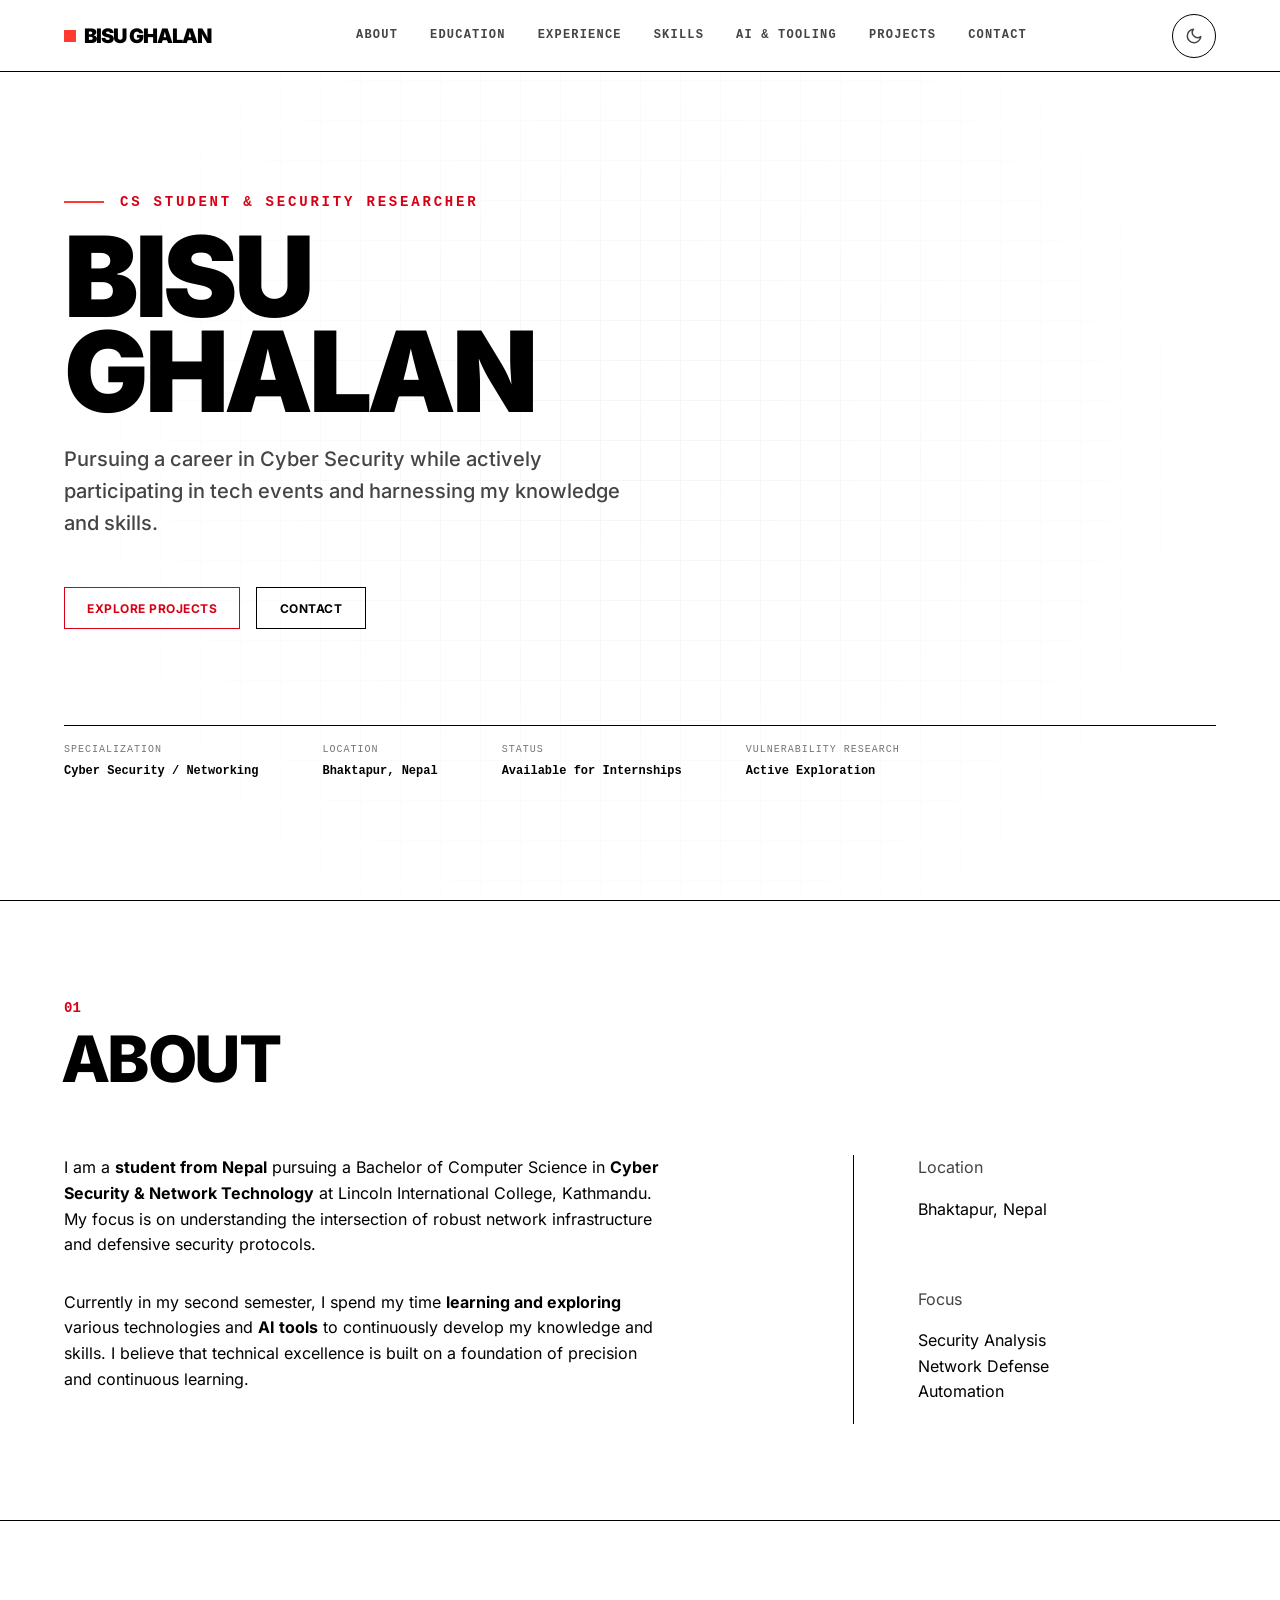
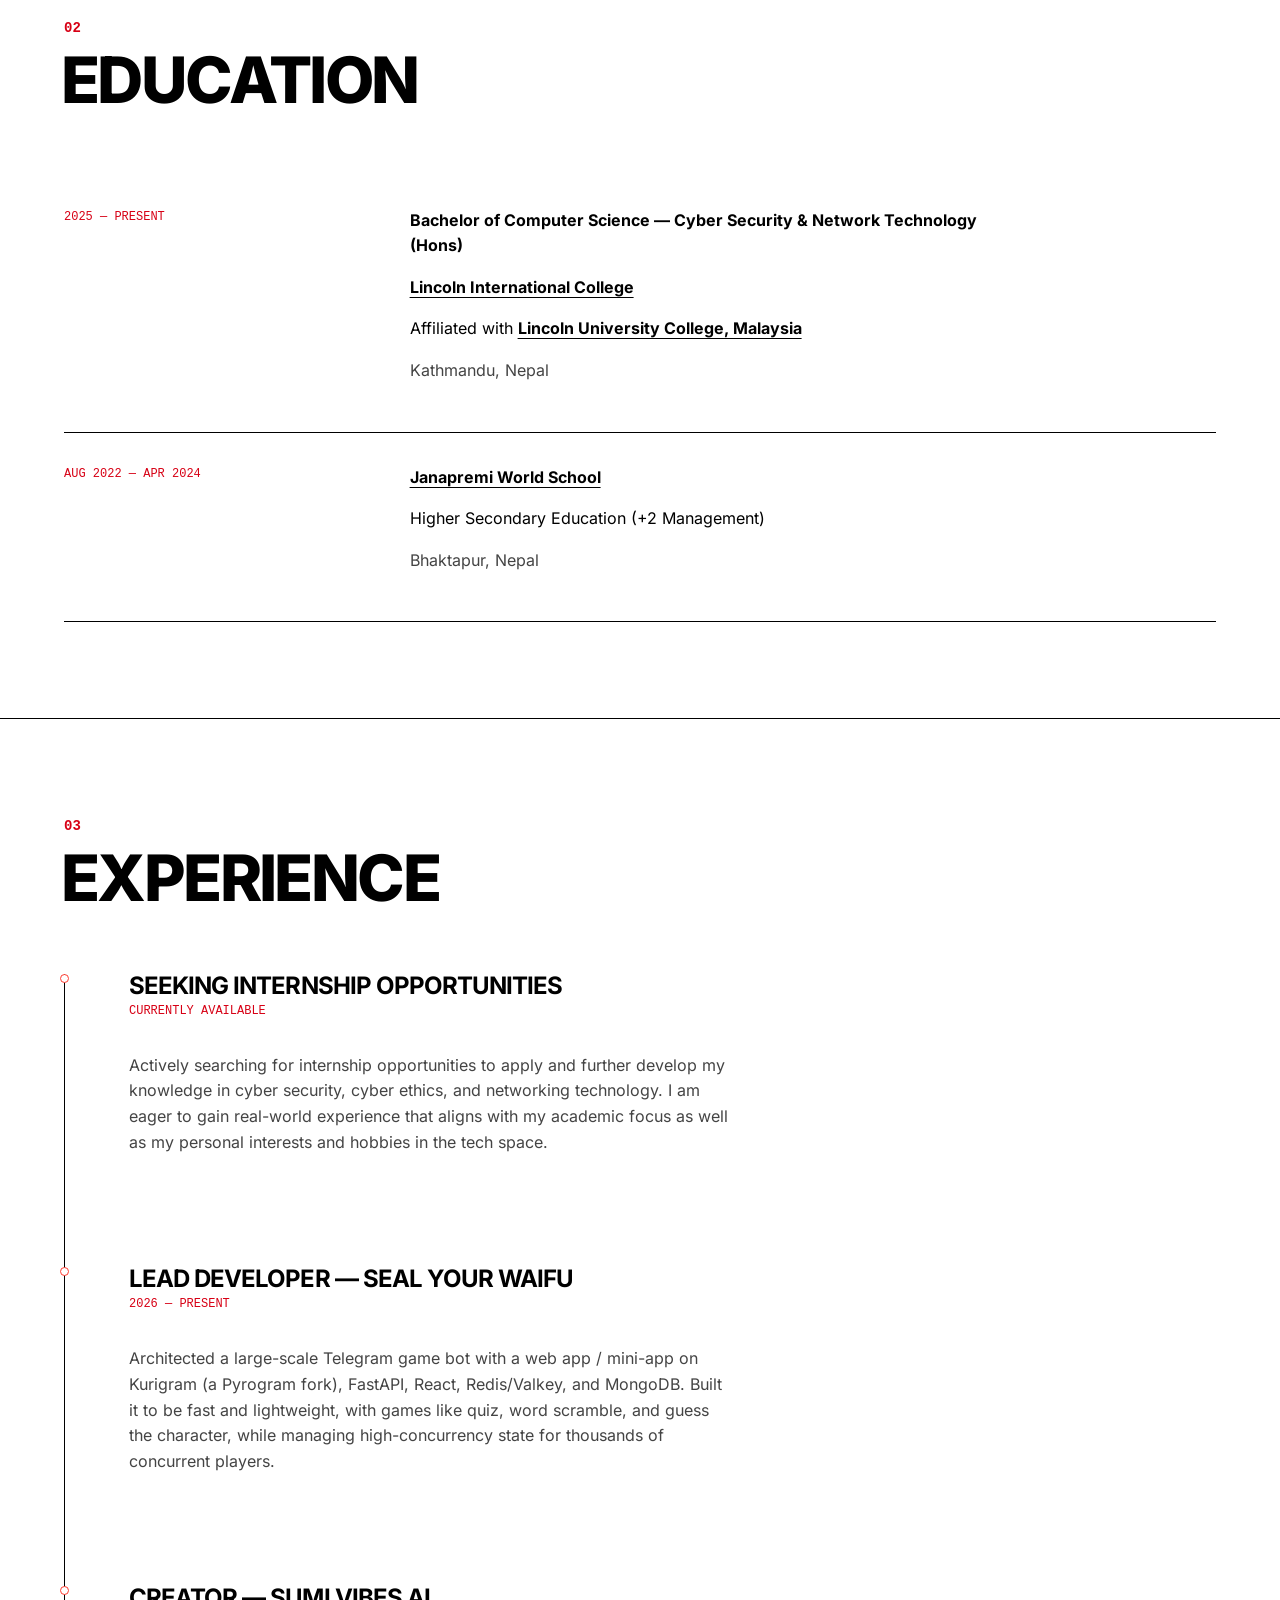
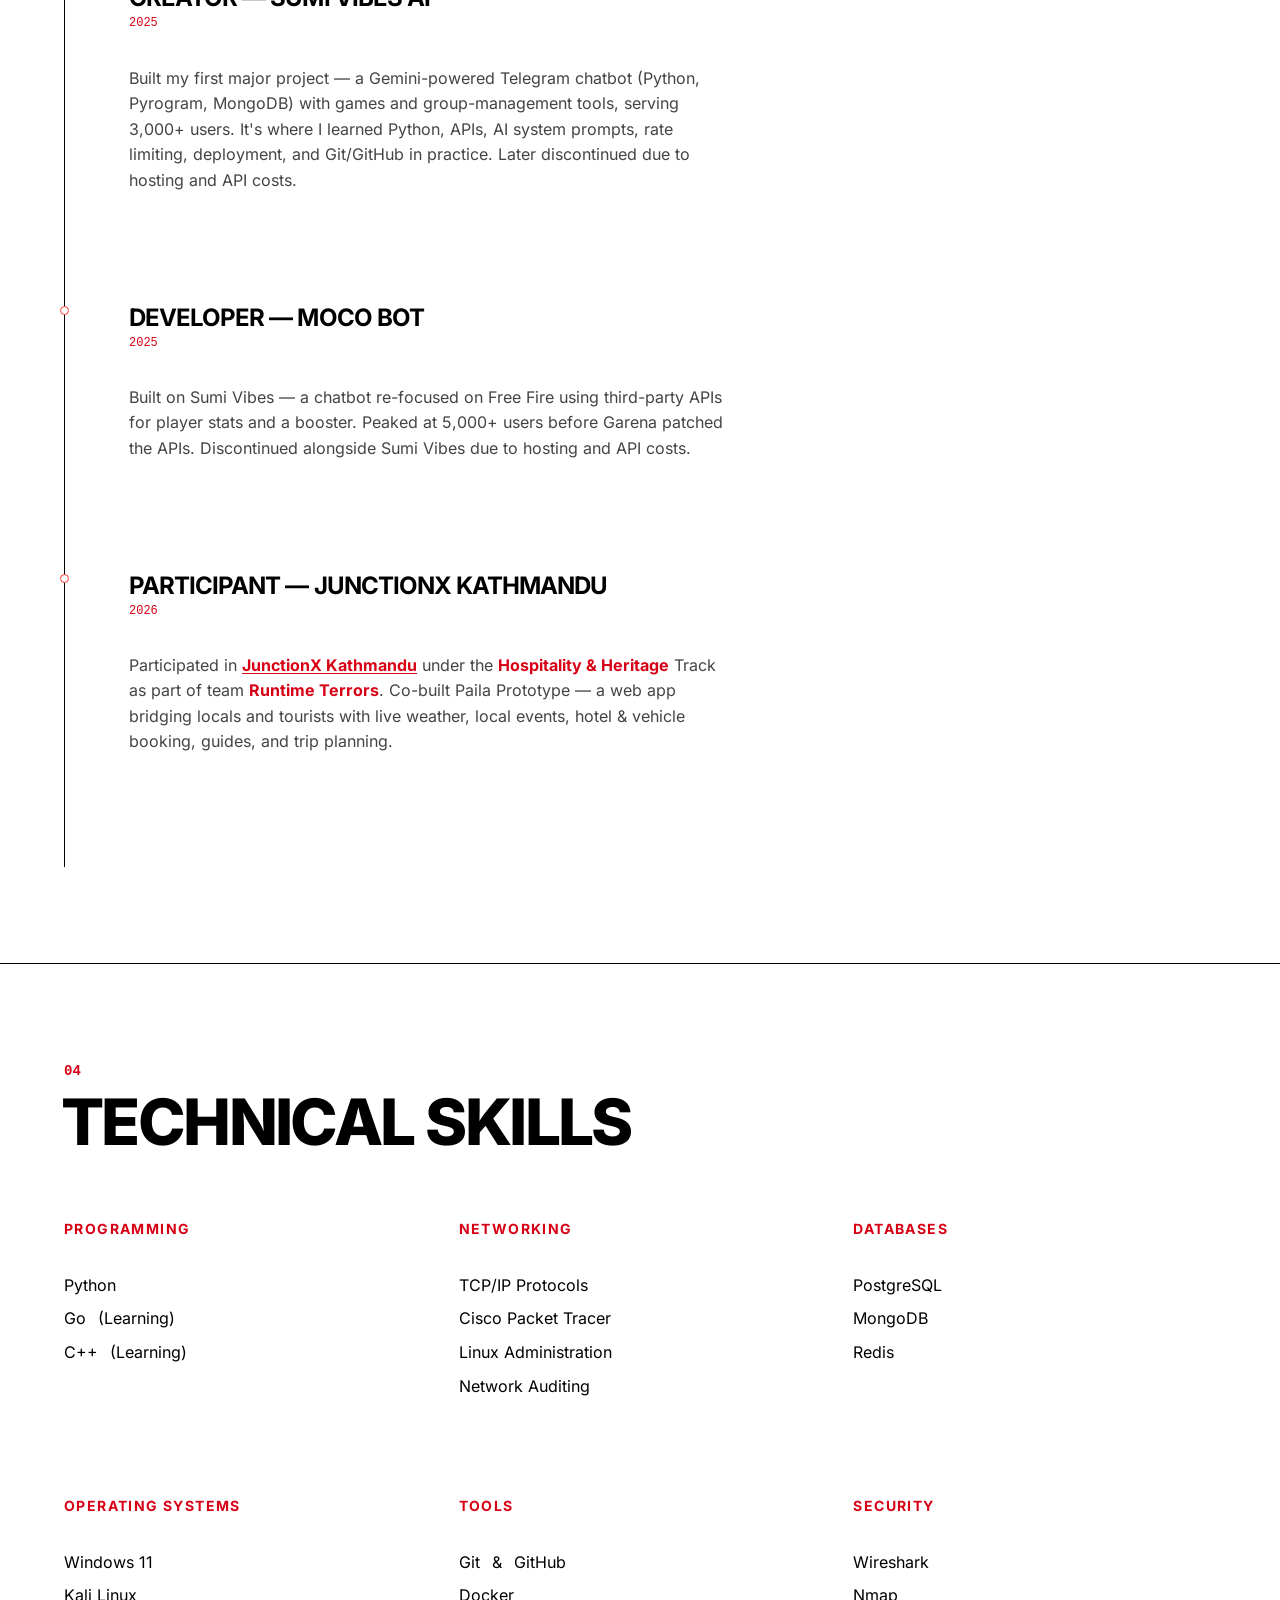
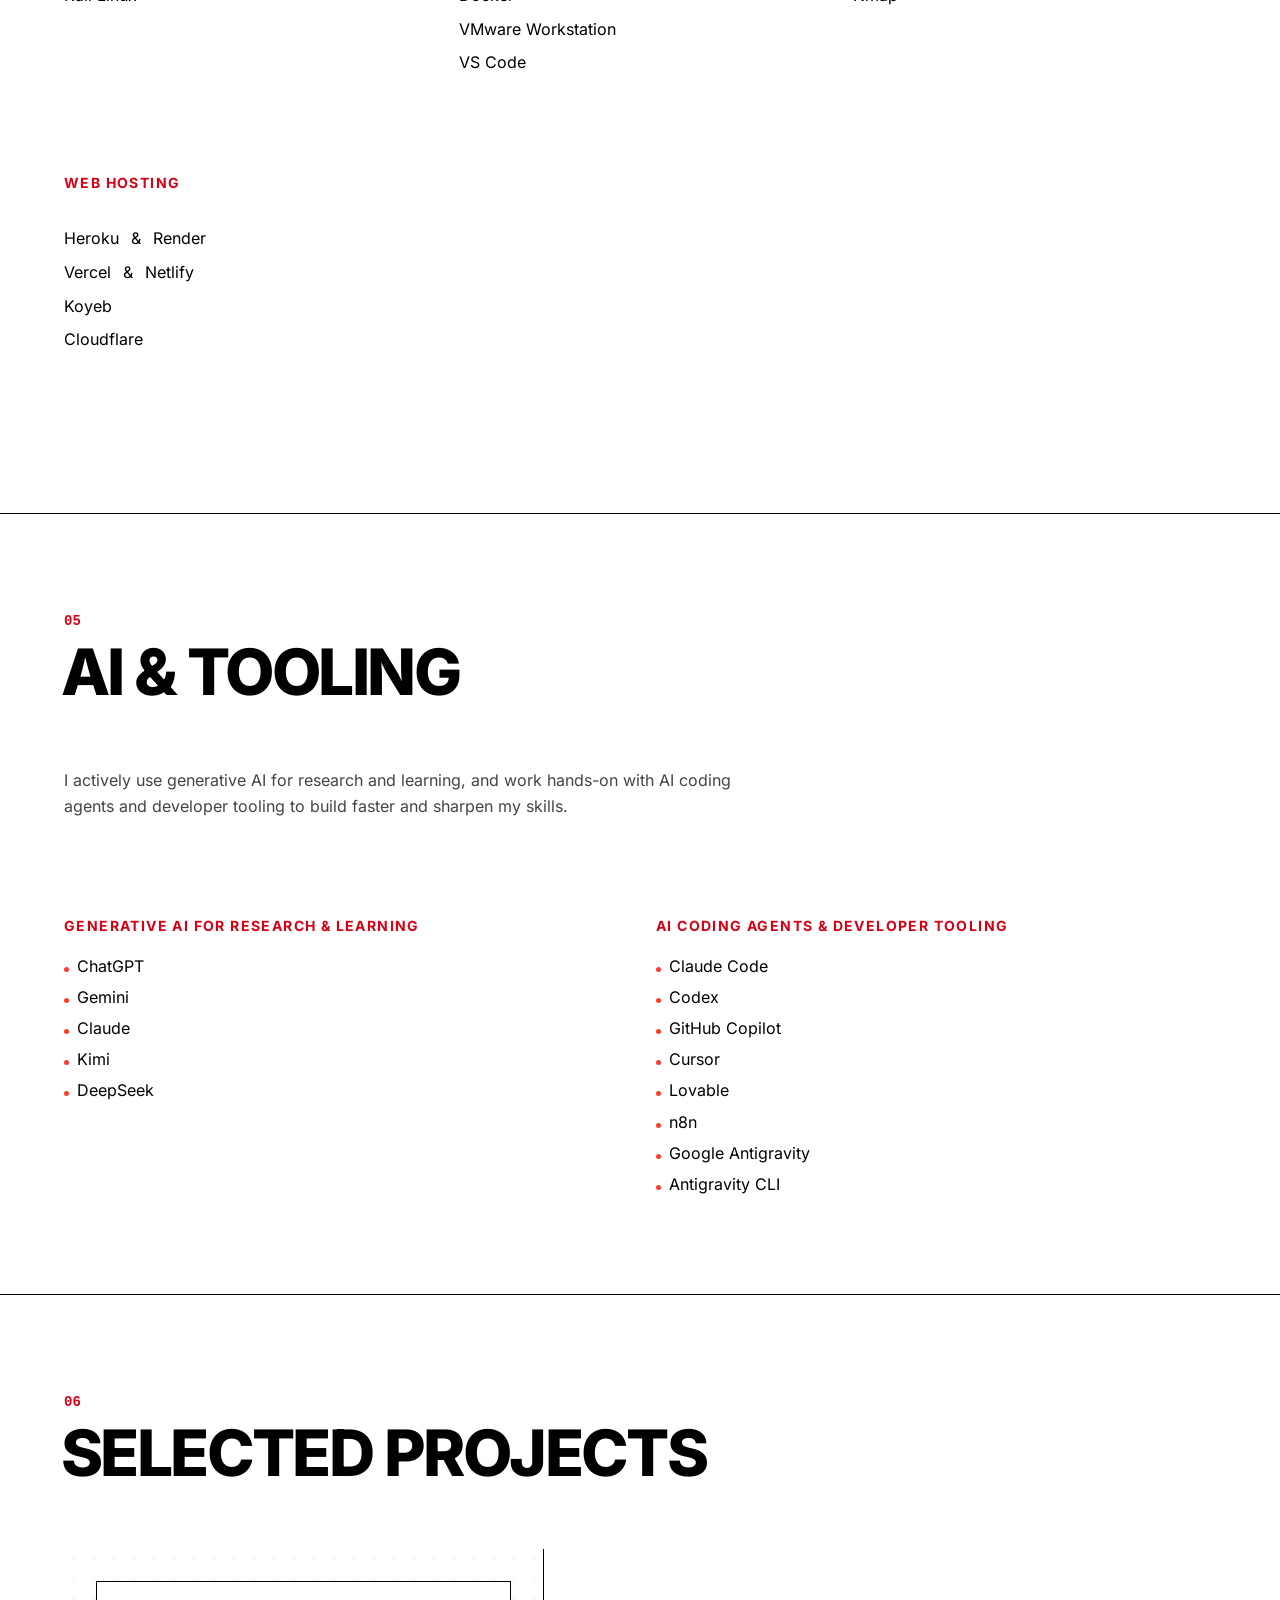
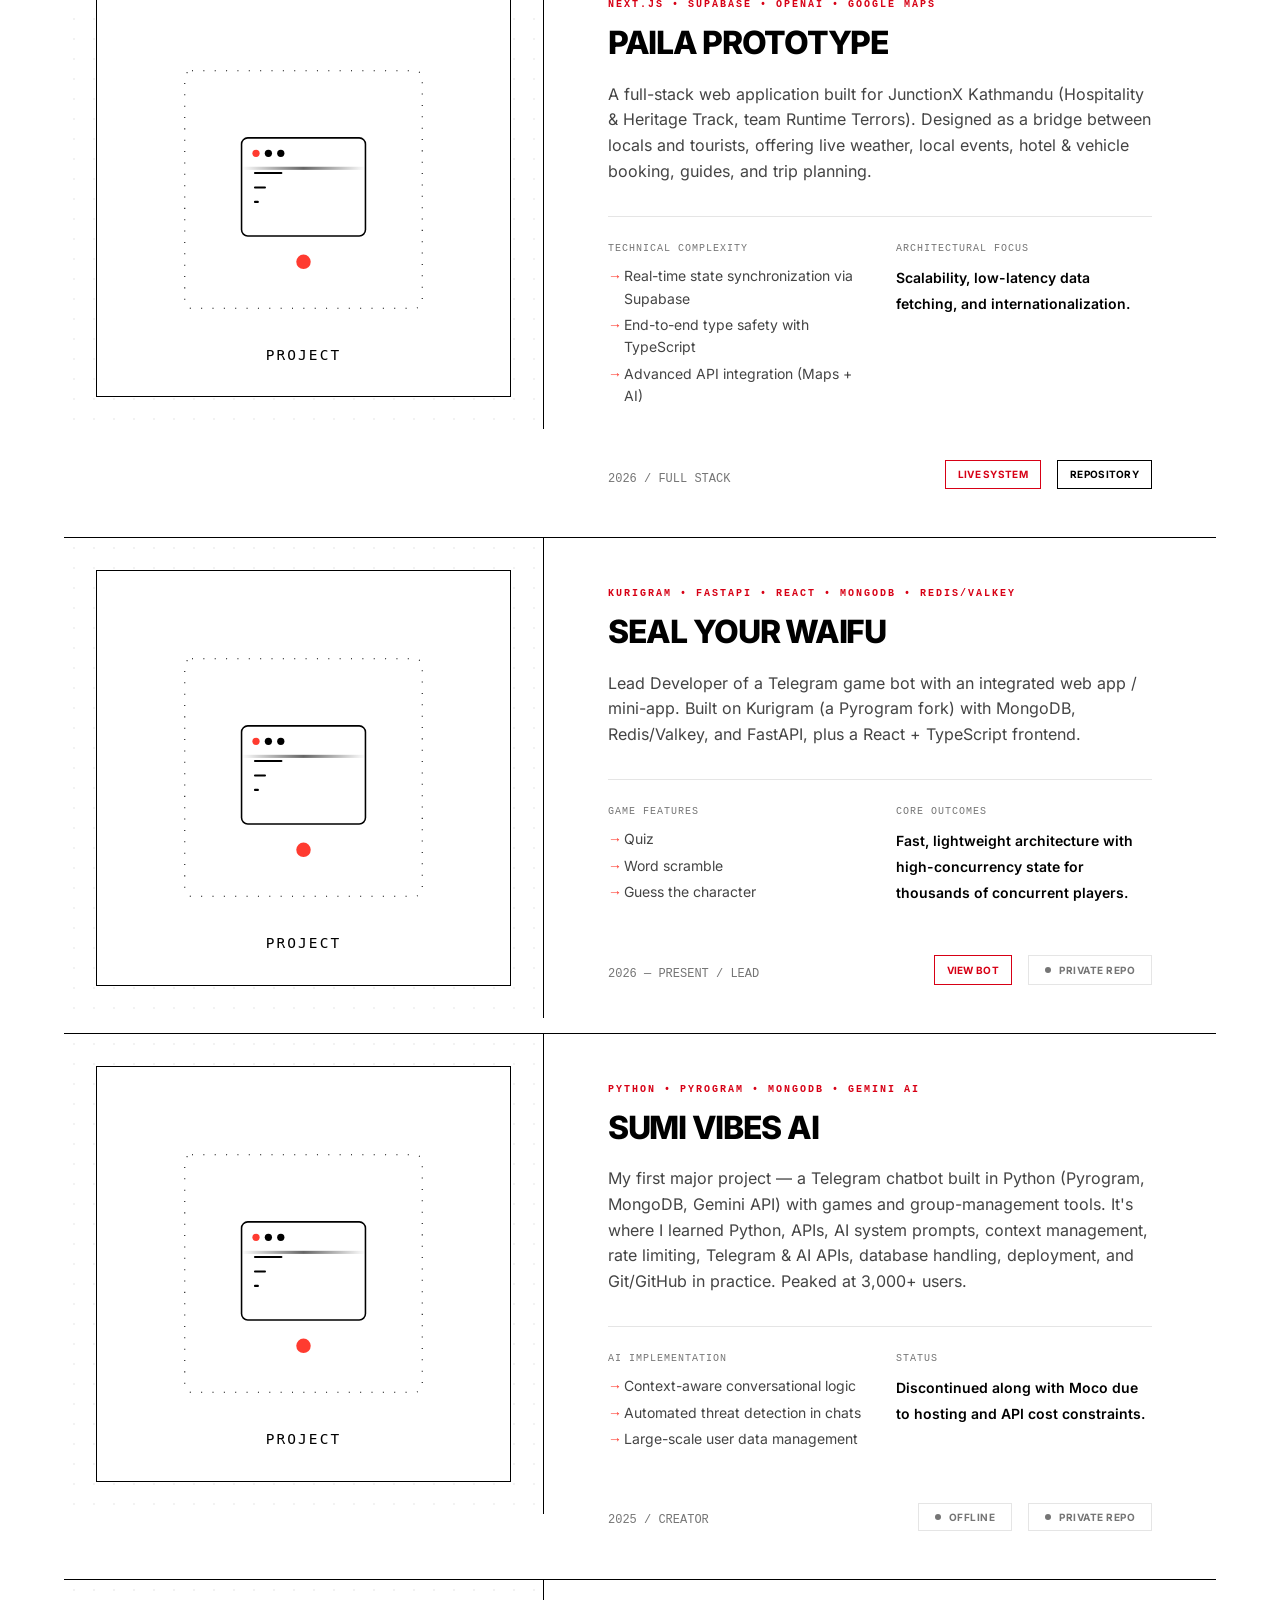
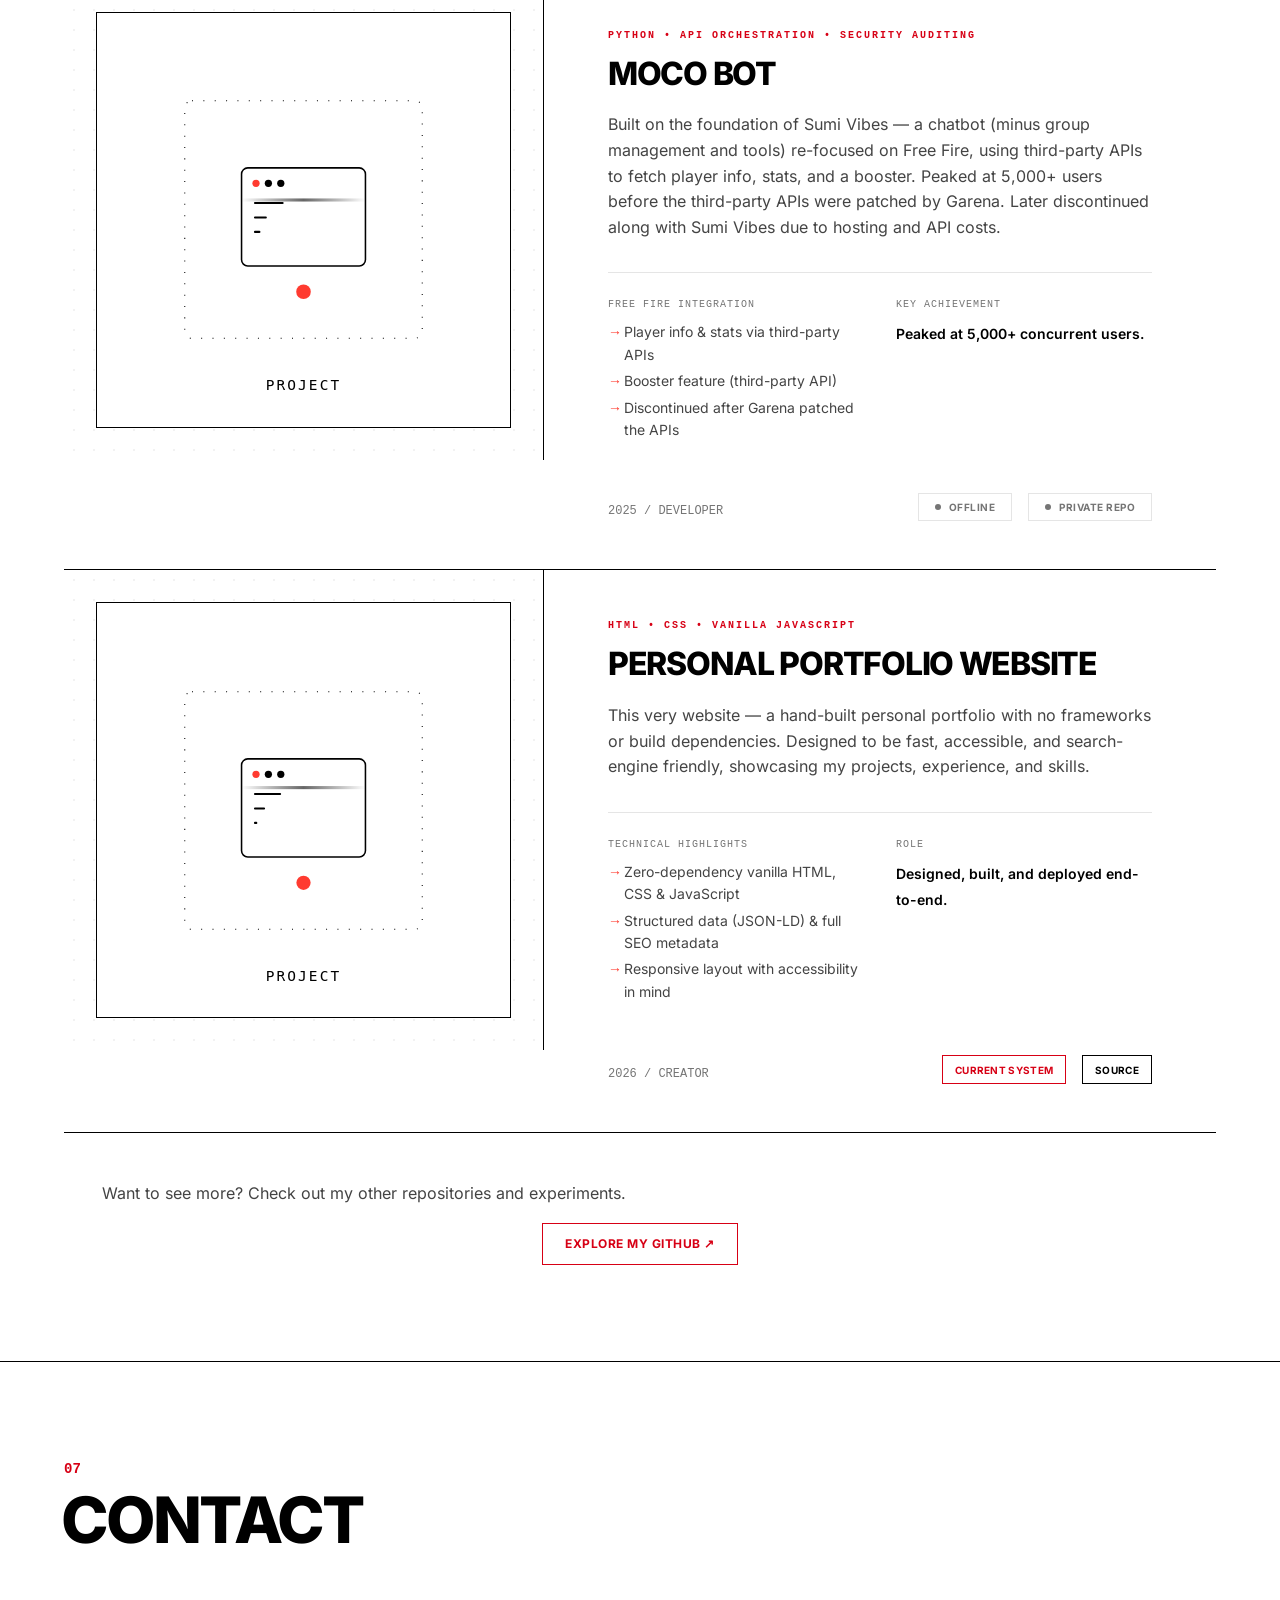
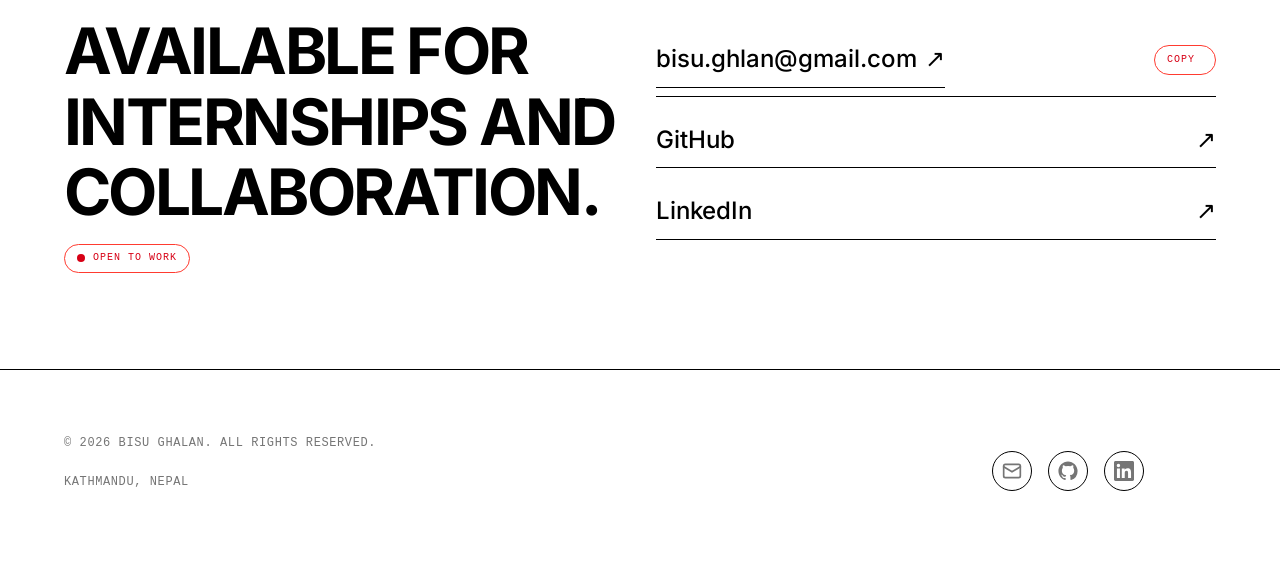
==== commit 5ea45726: "feat: implement theme toggle functionality with persistence - Added a button for toggling between da" ====
--- a/index.html
+++ b/index.html
@@ -9,6 +9,20 @@
        keep .reveal content visible if scripts are disabled/blocked, so content
        is never lost. Without this, a no-JS visitor would see a blank page. -->
   <script>document.documentElement.classList.add('js');</script>
+
+  <!-- Apply the saved theme (if any) before first paint to avoid a flash of
+       the wrong theme. When nothing is stored we leave data-theme unset so the
+       CSS prefers-color-scheme fallback picks the OS preference. -->
+  <script>
+    (function () {
+      try {
+        var t = localStorage.getItem('theme');
+        if (t === 'dark' || t === 'light') {
+          document.documentElement.setAttribute('data-theme', t);
+        }
+      } catch (e) {}
+    })();
+  </script>
 
   <!-- Google Analytics — lazy-loaded on first interaction or browser idle so it
        never blocks first paint / main thread on low-end devices. -->
@@ -283,6 +297,10 @@
         <a href="#projects">Projects</a>
         <a href="#contact">Contact</a>
       </div>
+      <button class="nav__theme" id="themeToggle" type="button" aria-pressed="false" aria-label="Switch to dark mode">
+        <svg class="nav__theme-icon nav__theme-icon--sun" viewBox="0 0 24 24" width="18" height="18" fill="none" stroke="currentColor" stroke-width="2" stroke-linecap="round" stroke-linejoin="round" aria-hidden="true"><circle cx="12" cy="12" r="4"/><path d="M12 2v2M12 20v2M4.93 4.93l1.41 1.41M17.66 17.66l1.41 1.41M2 12h2M20 12h2M6.34 17.66l-1.41 1.41M19.07 4.93l-1.41 1.41"/></svg>
+        <svg class="nav__theme-icon nav__theme-icon--moon" viewBox="0 0 24 24" width="18" height="18" fill="none" stroke="currentColor" stroke-width="2" stroke-linecap="round" stroke-linejoin="round" aria-hidden="true"><path d="M21 12.79A9 9 0 1 1 11.21 3 7 7 0 0 0 21 12.79z"/></svg>
+      </button>
       <button class="nav__toggle" aria-expanded="false" aria-controls="navLinks" aria-label="Toggle menu" id="navToggle">
         <span></span>
         <span></span>
--- a/assets/css/style.min.css
+++ b/assets/css/style.min.css
@@ -1 +1 @@
-:root{--clr-bg:#FFFFFF;--clr-surface:#FAFAFA;--clr-border:#000000;--clr-border-dim:#E5E5E5;--clr-shadow:rgba(0,0,0,0.05);--nav-shadow:rgba(0,0,0,0.10);--clr-text:#000000;--clr-muted:#444444;--clr-faint:#757575;--clr-grid:#F5F5F5;--clr-accent:#FF3B30;--clr-accent-text:#D70015;--clr-on-accent:#FFFFFF;--clr-green:#1FB574;--clr-pink:#FF4FA3;--clr-cyan:#1FB6CE;--font-display:"Inter",-apple-system,BlinkMacSystemFont,"Segoe UI",Roboto,Helvetica,Arial,sans-serif,"Apple Color Emoji","Segoe UI Emoji";--font-body:"Inter",-apple-system,BlinkMacSystemFont,"Segoe UI",Roboto,sans-serif;--font-mono:ui-monospace,"SF Mono","Fira Code","Menlo","Monaco","Consolas",monospace;--text-2xs:0.625rem;--text-xs:0.75rem;--text-sm:0.875rem;--text-base:1rem;--text-md:1.25rem;--text-lg:1.5rem;--text-xl:2rem;--text-2xl:clamp(2.5rem,6vw,4rem);--text-hero:clamp(2.75rem,9vw,7rem);--leading-body:1.6;--space-unit:0.5rem;--space-4:calc(var(--space-unit) * 0.5);--space-8:var(--space-unit);--space-16:calc(var(--space-unit) * 2);--space-24:calc(var(--space-unit) * 3);--space-32:calc(var(--space-unit) * 4);--space-48:calc(var(--space-unit) * 6);--space-64:calc(var(--space-unit) * 8);--space-96:calc(var(--space-unit) * 12);--space-160:calc(var(--space-unit) * 20);--space-xs:var(--space-8);--space-sm:var(--space-16);--space-md:var(--space-32);--space-lg:var(--space-64);--space-xl:var(--space-96);--space-xxl:var(--space-160);--border-width:1px;--container-max:1600px;--nav-h:72px;--grid-gutter:var(--space-32);--ease-swiss:cubic-bezier(0.25,0.1,0.25,1);--dur-fast:150ms;--dur-base:300ms;--dur-slow:500ms;}:root[data-theme="dark"]{--clr-bg:#0A0A0A;--clr-surface:#141414;--clr-border:#FFFFFF;--clr-border-dim:#2A2A2A;--clr-shadow:rgba(255,255,255,0.06);--nav-shadow:rgba(0,0,0,0.60);--clr-text:#FFFFFF;--clr-muted:#B5B5B5;--clr-faint:#8A8A8A;--clr-grid:#1A1A1A;--clr-accent:#FF453A;--clr-accent-text:#FF6B61;--clr-on-accent:#0A0A0A;--clr-green:#2FD08A;--clr-pink:#FF6FB5;--clr-cyan:#3FD3E8;}@media (prefers-color-scheme:dark){:root:not([data-theme="light"]){--clr-bg:#0A0A0A;--clr-surface:#141414;--clr-border:#FFFFFF;--clr-border-dim:#2A2A2A;--clr-shadow:rgba(255,255,255,0.06);--nav-shadow:rgba(0,0,0,0.60);--clr-text:#FFFFFF;--clr-muted:#B5B5B5;--clr-faint:#8A8A8A;--clr-grid:#1A1A1A;--clr-accent:#FF453A;--clr-accent-text:#FF6B61;--clr-on-accent:#0A0A0A;--clr-green:#2FD08A;--clr-pink:#FF6FB5;--clr-cyan:#3FD3E8;}}@font-face{font-family:"Inter";font-style:normal;font-weight:100 900;font-display:swap;src:url("../fonts/inter-latin.woff2") format("woff2");}*,*::before,*::after{box-sizing:border-box;margin:0;padding:0;}html{-webkit-text-size-adjust:100%;}body{min-height:100vh;min-height:100dvh;line-height:1.6;-webkit-font-smoothing:antialiased;-moz-osx-font-smoothing:grayscale;}img,picture,video,canvas,svg{display:block;max-width:100%;height:auto;}input,button,textarea,select{font:inherit;}p,h1,h2,h3,h4,h5,h6{overflow-wrap:break-word;}ul,ol{list-style:none;}a{color:inherit;text-decoration:none;}button{cursor:pointer;background:none;border:none;}:focus-visible{outline:2px solid var(--clr-accent);outline-offset:4px;}::selection{background:var(--clr-accent-text);color:var(--clr-on-accent);}html{scroll-behavior:smooth;scroll-padding-top:calc(var(--nav-h) + var(--space-16) + env(safe-area-inset-top));font-size:100%;-webkit-text-size-adjust:100%;}html:not(.js) .reveal{opacity:1 !important;transform:none !important;}body{background-color:var(--clr-bg);color:var(--clr-text);font-family:var(--font-body);font-size:var(--text-base);-webkit-font-smoothing:antialiased;-moz-osx-font-smoothing:grayscale;overflow-x:hidden;}h1,h2,h3,h4,h5,h6{font-family:var(--font-display);font-weight:800;line-height:1;letter-spacing:-0.04em;color:var(--clr-text);text-transform:uppercase;text-wrap:balance;}.hero__inner,.about__grid,.skills__grid,.ai__grid,.edu__meta,.contact__inner,.project-item,.project-item__content,.project-details,.exp__card,.skills__group,.ai__group,.contact__links,.hero__meta{min-width:0;}p{max-width:60ch;margin-bottom:var(--space-16);}a{color:inherit;text-decoration:none;transition:color var(--dur-fast) var(--ease-swiss);outline:none;}a:focus-visible{outline:2px solid var(--clr-accent-text);outline-offset:4px;}.mono{font-family:var(--font-mono);font-size:var(--text-xs);letter-spacing:0.05em;text-transform:uppercase;}.container{width:100%;max-width:var(--container-max);margin-inline:auto;padding-inline:var(--space-lg);}.section{padding-block:var(--space-xl);border-top:var(--border-width) solid var(--clr-border);position:relative;}.section__header{margin-bottom:var(--space-lg);display:flex;flex-direction:column;gap:var(--space-8);}.section__num{font-family:var(--font-mono);font-size:var(--text-sm);color:var(--clr-accent-text);font-weight:700;}.section__title{font-size:var(--text-2xl);margin-left:-0.05em;}.btn{display:inline-flex;align-items:center;justify-content:center;padding:0.65rem 1.4rem;font-family:var(--font-display);font-size:var(--text-xs);font-weight:700;text-transform:uppercase;letter-spacing:0.04em;background-color:transparent;border:var(--border-width) solid var(--clr-text);color:var(--clr-text);cursor:pointer;transition:background-color var(--dur-fast) var(--ease-swiss),color var(--dur-fast) var(--ease-swiss),border-color var(--dur-fast) var(--ease-swiss);position:relative;overflow:hidden;}.btn:hover{background-color:var(--clr-text);color:var(--clr-bg);}.btn--accent{border-color:var(--clr-accent-text);color:var(--clr-accent-text);}.btn--accent:hover{background-color:var(--clr-accent-text);border-color:var(--clr-accent-text);color:var(--clr-on-accent);}.btn--disabled{opacity:0.5;cursor:not-allowed;pointer-events:none;}.tag{display:inline-flex;align-items:center;gap:var(--space-8);padding:0.5rem 1rem;font-family:var(--font-display);font-size:var(--text-2xs);font-weight:700;text-transform:uppercase;letter-spacing:0.05em;border:var(--border-width) solid var(--clr-border-dim);color:var(--clr-faint);background:transparent;line-height:1;}.tag::before{content:"";width:6px;height:6px;border-radius:50%;background:var(--clr-faint);}.tag--accent::before{background:var(--clr-accent);}.reveal{opacity:0;transform:translateY(30px);transition:opacity var(--dur-base) var(--ease-swiss),transform var(--dur-base) var(--ease-swiss);}.reveal.visible{opacity:1;transform:translateY(0);}@media (prefers-reduced-motion:reduce){.reveal{opacity:1;transform:none;transition:none;}html{scroll-behavior:auto;}}::-webkit-scrollbar{width:10px;}::-webkit-scrollbar-track{background:var(--clr-bg);}::-webkit-scrollbar-thumb{background:var(--clr-text);border:3px solid var(--clr-bg);}.text-muted{color:var(--clr-muted);}.text-center{text-align:center;}.mb-16{margin-bottom:var(--space-16);}.mb-sm{margin-bottom:var(--space-sm);}.mb-lg{margin-bottom:var(--space-lg);}.mt-48{margin-top:var(--space-48);}.sr-only{position:absolute;width:1px;height:1px;padding:0;margin:-1px;overflow:hidden;clip:rect(0,0,0,0);white-space:nowrap;border:0;}.sr-only-focusable:focus,.sr-only-focusable:focus-within{position:fixed;top:0;left:0;width:auto;height:auto;margin:0;padding:1rem;overflow:visible;clip:auto;clip-path:none;white-space:normal;background:var(--clr-bg);color:var(--clr-text);outline:2px solid var(--clr-accent-text);z-index:10000;}.scroll-progress-container{position:fixed;top:0;left:0;width:100%;height:2px;background:transparent;z-index:1100;}.scroll-progress-bar{height:100%;width:0%;background:var(--clr-accent);transition:width 0.1s linear;}.nav{position:fixed;top:0;left:0;right:0;z-index:1000;height:calc(var(--nav-h) + env(safe-area-inset-top));padding-top:env(safe-area-inset-top);background:var(--clr-bg);border-bottom:var(--border-width) solid var(--clr-border);display:flex;align-items:center;transition:transform var(--dur-base) var(--ease-swiss);}.nav--hidden{transform:translateY(-100%);}.nav .container{display:flex;align-items:center;justify-content:space-between;}.nav__brand{font-family:var(--font-display);font-size:var(--text-md);font-weight:900;color:var(--clr-text);letter-spacing:-0.05em;text-transform:uppercase;display:flex;align-items:center;gap:var(--space-8);}.nav__brand::before{content:"";display:block;width:12px;height:12px;background:var(--clr-accent);}.nav__links{display:flex;align-items:center;gap:var(--space-32);margin-left:auto;}.nav__links a{font-family:var(--font-mono);font-size:var(--text-xs);font-weight:600;text-transform:uppercase;letter-spacing:0.1em;color:var(--clr-muted);position:relative;}.nav__links a::after{content:"";position:absolute;bottom:-4px;left:0;width:100%;height:1px;background:var(--clr-accent);transform:scaleX(0);transform-origin:right;transition:transform var(--dur-fast) var(--ease-swiss);}.nav__links a:hover::after,.nav__links a.active::after{transform:scaleX(1);transform-origin:left;}.nav__links a:hover,.nav__links a.active{color:var(--clr-text);}.nav__toggle{display:none;width:44px;height:44px;flex-direction:column;justify-content:center;align-items:center;cursor:pointer;background:none;border:none;z-index:1001;}.nav__toggle span{display:block;width:20px;height:2px;background:var(--clr-text);margin-bottom:4px;transition:transform var(--dur-base) var(--ease-swiss),opacity var(--dur-base) var(--ease-swiss);}.nav__toggle.open span:nth-child(1){transform:translateY(6px) rotate(45deg);}.nav__toggle.open span:nth-child(2){opacity:0;}.nav__toggle.open span:nth-child(3){transform:translateY(-6px) rotate(-45deg);}@media (min-width:769px) and (max-width:1024px){.nav__links{gap:var(--space-16);}}@media (max-width:768px){.nav__links{display:none;}.nav__links.open{display:flex;}.nav__toggle{display:flex;}}.hero{min-height:100vh;min-height:100dvh;padding-top:calc(var(--nav-h) + var(--space-xl) + env(safe-area-inset-top));padding-bottom:var(--space-xl);display:flex;align-items:center;background-color:var(--clr-bg);position:relative;overflow:hidden;}.hero::after{content:"";position:absolute;top:0;left:0;right:0;bottom:0;background-image:linear-gradient(to right,var(--clr-grid) 1px,transparent 1px),linear-gradient(to bottom,var(--clr-grid) 1px,transparent 1px);background-size:40px 40px;mask-image:radial-gradient(circle at 50% 50%,black,transparent 80%);pointer-events:none;z-index:0;}.hero__inner{width:100%;position:relative;z-index:1;display:grid;grid-template-columns:repeat(12,minmax(0,1fr));gap:var(--grid-gutter);}.hero__content{grid-column:1 / span 10;min-width:0;}.hero__avatar{grid-column:11 / span 2;align-self:start;display:flex;flex-direction:column;align-items:flex-end;gap:var(--space-16);}.hero__avatar-frame{width:100%;aspect-ratio:1 / 1;border:var(--border-width) solid var(--clr-text);background-color:var(--clr-surface);display:flex;align-items:center;justify-content:center;position:relative;overflow:hidden;}.hero__avatar-frame::before{content:"";position:absolute;inset:0;opacity:0.06;background-image:radial-gradient(var(--clr-text) 1px,transparent 1px);background-size:16px 16px;}.hero__avatar-frame .mono{font-size:var(--text-2xl);font-weight:700;color:var(--clr-text);letter-spacing:0.05em;}.hero__avatar-caption{font-size:var(--text-2xs);color:var(--clr-faint);}.hero__name{font-family:var(--font-display);font-size:var(--text-hero);line-height:0.85;font-weight:900;text-transform:uppercase;letter-spacing:-0.04em;margin-bottom:var(--space-24);color:var(--clr-text);word-break:break-word;min-width:0;}.hero__title{font-family:var(--font-mono);font-size:var(--text-sm);font-weight:700;color:var(--clr-accent-text);text-transform:uppercase;letter-spacing:0.2em;margin-bottom:var(--space-16);display:flex;align-items:center;gap:var(--space-16);}.hero__title::before{content:"";width:40px;height:2px;background:var(--clr-accent);}.hero__summary{font-size:var(--text-md);line-height:var(--leading-body);color:var(--clr-muted);max-width:45ch;margin-bottom:var(--space-48);font-weight:500;}.hero__meta{grid-column:1 / span 12;margin-top:var(--space-64);display:flex;gap:var(--space-64);border-top:var(--border-width) solid var(--clr-text);padding-top:var(--space-16);}.hero__meta-item{display:flex;flex-direction:column;gap:var(--space-4);}.hero__meta-label{font-family:var(--font-mono);font-size:var(--text-2xs);color:var(--clr-faint);text-transform:uppercase;letter-spacing:0.1em;}.hero__meta-value{font-family:var(--font-mono);font-size:var(--text-xs);font-weight:700;color:var(--clr-text);}.hero__links{display:flex;gap:var(--space-16);}@media (max-width:1024px){.hero__content{grid-column:1 / span 12;}.hero__avatar{display:none;}.hero__meta{flex-wrap:wrap;gap:var(--space-32);}}@media (max-width:768px){.hero{padding-top:calc(var(--nav-h) + var(--space-lg) + env(safe-area-inset-top));}.hero__name{font-size:clamp(2.5rem,16vw,4.5rem);}.hero__summary{margin-bottom:var(--space-32);}.hero__meta{gap:var(--space-16);}.hero__meta-item{width:calc(50% - var(--space-16));}}.about__grid{display:grid;grid-template-columns:repeat(12,minmax(0,1fr));gap:var(--grid-gutter);}.about__bio{grid-column:span 8;}.about__bio p{font-size:var(--text-base);line-height:var(--leading-body);color:var(--clr-text);margin-bottom:var(--space-md);}.about__bio b,.about__bio em,.about__bio strong{color:var(--clr-text);font-weight:700;font-style:normal;}.about__sidebar{grid-column:span 4;padding-left:var(--space-lg);border-left:1px solid var(--clr-border);}@media (max-width:768px){.about__bio,.about__sidebar{grid-column:1 / -1;}.about__sidebar{padding-left:0;border-left:none;border-top:1px solid var(--clr-border);padding-top:var(--space-lg);}}.edu__meta{display:grid;grid-template-columns:repeat(12,minmax(0,1fr));gap:var(--grid-gutter);}.edu__table-wrapper{grid-column:span 12;}.edu__table{width:100%;border-collapse:collapse;}.edu__table tr{border-bottom:1px solid var(--clr-border);}.edu__table td{padding-block:var(--space-md);vertical-align:top;}.edu__table td:first-child{width:30%;font-family:var(--font-mono);font-size:var(--text-xs);color:var(--clr-accent-text);text-transform:uppercase;}.edu__table td:last-child{font-size:var(--text-base);color:var(--clr-text);}.edu__table a{color:var(--clr-text);font-weight:700;text-decoration:underline;text-underline-offset:4px;}.edu__table a:hover{color:var(--clr-accent);}@media (max-width:768px){.edu__table td{display:block;width:100% !important;padding-bottom:0;}.edu__table td:last-child{padding-top:var(--space-xs);padding-bottom:var(--space-md);}}.exp__list{display:flex;flex-direction:column;gap:0;border-left:1px solid var(--clr-border);}.exp__card{position:relative;padding-left:var(--space-lg);padding-bottom:var(--space-xl);}.exp__card::before{content:'';position:absolute;left:-5px;top:0;width:9px;height:9px;background-color:var(--clr-bg);border:1px solid var(--clr-accent);border-radius:50%;}.exp__title{font-size:var(--text-lg);font-weight:700;text-transform:uppercase;margin-bottom:0.25rem;}.exp__date{font-family:var(--font-mono);font-size:var(--text-xs);color:var(--clr-accent-text);text-transform:uppercase;margin-bottom:var(--space-md);display:block;}.exp__desc{font-size:var(--text-base);color:var(--clr-muted);max-width:60ch;}.exp__desc strong{color:var(--clr-accent-text);font-weight:700;}.exp__desc a{color:var(--clr-accent-text);font-weight:700;text-decoration:underline;text-underline-offset:2px;}.exp__desc a:hover{color:var(--clr-accent);}.skills__grid{display:grid;grid-template-columns:repeat(12,minmax(0,1fr));gap:var(--grid-gutter);}.skills__group{grid-column:span 4;margin-bottom:var(--space-lg);}.skills__group-title{font-family:var(--font-display);font-size:var(--text-sm);font-weight:700;text-transform:uppercase;letter-spacing:0.1em;color:var(--clr-accent-text);margin-bottom:var(--space-md);display:block;}.skills__list{list-style:none;display:flex;flex-direction:column;gap:0.5rem;}.skills__list li{font-family:var(--font-body);font-size:var(--text-base);font-weight:400;color:var(--clr-text);display:flex;align-items:center;gap:0.75rem;}@media (max-width:1024px){.skills__group{grid-column:span 6;}}@media (max-width:768px){.skills__group{grid-column:span 12;}}.ai__intro{grid-column:1 / -1;font-size:var(--text-base);color:var(--clr-muted);max-width:70ch;margin:0 0 var(--space-lg);}.ai__grid{display:grid;grid-template-columns:repeat(12,minmax(0,1fr));gap:var(--grid-gutter);}.ai__group{grid-column:span 6;margin:0;}.ai__group-title{font-family:var(--font-display);font-size:var(--text-sm);font-weight:700;text-transform:uppercase;letter-spacing:0.1em;color:var(--clr-accent-text);margin-bottom:var(--space-sm);display:block;}.ai__list{list-style:none;display:flex;flex-direction:column;gap:0.35rem;}.ai__list li{font-family:var(--font-body);font-size:var(--text-base);font-weight:400;color:var(--clr-text);display:flex;align-items:baseline;gap:0.5rem;}.ai__list li::before{content:'';flex:0 0 auto;width:5px;height:5px;margin-top:0.55em;background:var(--clr-accent);border-radius:50%;}.ai__list a{color:var(--clr-text);text-decoration:none;}.ai__list a:hover{color:var(--clr-accent-text);}.projects__list{display:flex;flex-direction:column;}.project-item{display:grid;grid-template-columns:repeat(12,minmax(0,1fr));border-bottom:var(--border-width) solid var(--clr-border);transition:background-color var(--dur-base) var(--ease-swiss);}.project-item:hover{background-color:var(--clr-surface);}.project-item__image-container{grid-column:1 / span 5;aspect-ratio:1 / 1;border-right:var(--border-width) solid var(--clr-border);padding:var(--space-32);display:flex;align-items:center;justify-content:center;background-color:var(--clr-bg);position:relative;overflow:hidden;}.project-item__image-container::before{content:"";position:absolute;inset:0;opacity:0.05;background-image:radial-gradient(var(--clr-text) 1px,transparent 1px);background-size:20px 20px;}.project-item__image{width:100%;height:100%;border:var(--border-width) solid var(--clr-text);background-color:var(--clr-bg);display:flex;align-items:center;justify-content:center;position:relative;z-index:1;transition:transform var(--dur-slow) var(--ease-swiss);}.project-item__image img{width:100%;height:100%;object-fit:contain;display:block;}.project-item:hover .project-item__image{transform:scale(0.98) rotate(-1deg);}.project-item__content{grid-column:6 / span 7;padding:var(--space-48) var(--space-64);display:flex;flex-direction:column;}.project-item__tagline{font-family:var(--font-mono);font-size:var(--text-2xs);color:var(--clr-accent-text);text-transform:uppercase;letter-spacing:0.2em;margin-bottom:var(--space-16);font-weight:700;}.project-item__title{font-size:var(--text-xl);line-height:0.9;margin-bottom:var(--space-24);letter-spacing:-0.04em;}.project-item__description{font-size:var(--text-base);color:var(--clr-muted);margin-bottom:var(--space-32);line-height:var(--leading-body);}.project-details{display:grid;grid-template-columns:1fr 1fr;gap:var(--space-32);margin-bottom:var(--space-48);border-top:1px solid var(--clr-border-dim);padding-top:var(--space-24);}.detail-group__label{font-family:var(--font-mono);font-size:var(--text-2xs);color:var(--clr-faint);text-transform:uppercase;letter-spacing:0.1em;margin-bottom:var(--space-8);display:block;}.detail-group__value{font-size:var(--text-sm);font-weight:600;color:var(--clr-text);}.detail-list{list-style:none;font-size:var(--text-sm);color:var(--clr-muted);}.detail-list li{position:relative;padding-left:var(--space-16);margin-bottom:var(--space-4);}.detail-list li::before{content:"→";position:absolute;left:0;color:var(--clr-accent);}.project-item__meta{margin-top:auto;display:flex;justify-content:space-between;align-items:flex-end;}.project-item__year{font-family:var(--font-mono);font-size:var(--text-xs);color:var(--clr-faint);}.project-item__links{display:flex;gap:var(--space-16);}.project-item__links .btn{padding:0.35rem 0.75rem;font-size:var(--text-2xs);letter-spacing:0.03em;}@media (max-width:1200px){.project-item__content{padding:var(--space-32) var(--space-48);}}@media (max-width:1024px){.project-item__content{grid-column:6 / span 7;padding:var(--space-32) var(--space-48);}.project-item__image-container{grid-column:1 / span 5;aspect-ratio:1 / 1;}}@media (max-width:768px){.project-item{grid-template-columns:1fr;}.project-item__image-container{grid-column:1 / span 1;border-right:none;border-bottom:var(--border-width) solid var(--clr-border);aspect-ratio:16 / 9;}.project-item__content{grid-column:1 / span 1;padding:var(--space-32) var(--space-16);}.project-details{grid-template-columns:1fr;gap:var(--space-24);}.project-item__links .btn{min-height:44px;padding:0.75rem 1.25rem;font-size:var(--text-xs);}}@media (max-width:480px){.project-item__meta{flex-wrap:wrap;gap:var(--space-16);}.project-item__links{width:100%;flex-wrap:wrap;}.project-item__links .btn{flex:1 1 auto;}}.contact__inner{display:grid;grid-template-columns:repeat(12,minmax(0,1fr));gap:var(--grid-gutter);}.contact__head{grid-column:span 6;display:flex;flex-direction:column;gap:var(--space-16);}.contact__line{font-family:var(--font-display);font-size:var(--text-2xl);line-height:1.1;font-weight:700;text-transform:uppercase;letter-spacing:-0.04em;overflow-wrap:break-word;}.contact__status{display:inline-flex;align-items:center;gap:var(--space-8);align-self:flex-start;font-family:var(--font-mono);font-size:var(--text-2xs);text-transform:uppercase;letter-spacing:0.1em;color:var(--clr-accent-text);border:1px solid var(--clr-accent);border-radius:999px;padding:0.35rem 0.75rem;}.contact__status-dot{width:8px;height:8px;border-radius:50%;background:var(--clr-accent-text);box-shadow:0 0 0 0 var(--clr-accent-text);animation:contact-pulse 2s infinite var(--ease-swiss);}@keyframes contact-pulse{0%{box-shadow:0 0 0 0 color-mix(in srgb,var(--clr-accent-text) 60%,transparent);}70%{box-shadow:0 0 0 8px transparent;}100%{box-shadow:0 0 0 0 transparent;}}.contact__links{grid-column:span 6;display:flex;flex-direction:column;gap:var(--space-sm);padding-top:0.5rem;}.contact__links a{font-family:var(--font-display);font-size:var(--text-lg);font-weight:500;color:var(--clr-text);border-bottom:1px solid var(--clr-border);padding-block:0.5rem;display:flex;justify-content:space-between;align-items:center;transition:color var(--dur-fast) var(--ease-swiss),border-color var(--dur-fast) var(--ease-swiss);}.contact__links a:hover,.contact__links a:focus-visible{color:var(--clr-accent);border-color:var(--clr-accent);}.contact__links a:focus-visible{outline:2px solid var(--clr-accent-text);outline-offset:4px;}.contact__arrow{display:inline-block;transition:transform var(--dur-fast) var(--ease-swiss);}.contact__links a:hover .contact__arrow,.contact__links a:focus-visible .contact__arrow{transform:translate(4px,-4px);}.contact__email-row{display:flex;align-items:center;justify-content:space-between;gap:var(--space-16);border-bottom:1px solid var(--clr-border);padding-block:0.5rem;transition:border-color var(--dur-fast) var(--ease-swiss);}.contact__email-row:hover,.contact__email-row:focus-within{border-color:var(--clr-accent);}.contact__email-link{font-family:var(--font-display);font-size:var(--text-lg);font-weight:500;color:var(--clr-text);display:flex;align-items:center;gap:var(--space-8);text-decoration:none;transition:color var(--dur-fast) var(--ease-swiss);}.contact__email-link:hover,.contact__email-link:focus-visible{color:var(--clr-accent);}.contact__email-link:focus-visible{outline:2px solid var(--clr-accent-text);outline-offset:4px;}.contact__copy{font-family:var(--font-mono);font-size:var(--text-2xs);text-transform:uppercase;letter-spacing:0.1em;color:var(--clr-accent-text);border:1px solid var(--clr-accent);border-radius:999px;padding:0.35rem 0.75rem;display:inline-flex;align-items:center;gap:var(--space-8);background:none;cursor:pointer;white-space:nowrap;transition:background-color var(--dur-fast) var(--ease-swiss),color var(--dur-fast) var(--ease-swiss);}.contact__copy:hover{background:var(--clr-accent);color:var(--clr-on-accent);}.contact__copy:focus-visible{outline:2px solid var(--clr-accent-text);outline-offset:4px;}.contact__copy-status{font-family:var(--font-mono);font-size:var(--text-2xs);text-transform:uppercase;letter-spacing:0.1em;color:var(--clr-accent-text);}@media (max-width:768px){.contact__head,.contact__links{grid-column:span 12;}.contact__line{font-size:var(--text-xl);}}@media (prefers-reduced-motion:reduce){.contact__status-dot{animation:none;}.contact__arrow{transition:none;}}.footer{padding-block:var(--space-lg);border-top:var(--border-width) solid var(--clr-border);background:var(--clr-bg);}.footer .container{display:flex;justify-content:space-between;align-items:center;flex-wrap:wrap;gap:var(--space-24);}.footer__left{display:flex;flex-direction:column;gap:var(--space-4);}.footer__note{font-family:var(--font-mono);font-size:var(--text-xs);color:var(--clr-faint);text-transform:uppercase;letter-spacing:0.05em;}.footer__links{display:flex;align-items:center;gap:var(--space-16);}.footer__links a{display:inline-flex;align-items:center;justify-content:center;width:40px;height:40px;color:var(--clr-faint);border:1px solid var(--clr-border);border-radius:50%;text-decoration:none;transition:color var(--dur-fast) var(--ease-swiss),border-color var(--dur-fast) var(--ease-swiss),background-color var(--dur-fast) var(--ease-swiss);}.footer__icon{display:block;}.footer__links a:hover,.footer__links a:focus-visible{color:var(--clr-on-accent);background:var(--clr-accent);border-color:var(--clr-accent);}.footer__links a:focus-visible{outline:2px solid var(--clr-accent-text);outline-offset:4px;}@media (max-width:768px){.footer .container{flex-direction:column;align-items:flex-start;gap:var(--space-16);}.footer__links{flex-wrap:wrap;gap:var(--space-16);}}.to-top{position:fixed;right:calc(var(--space-24) + env(safe-area-inset-right));bottom:calc(var(--space-24) + env(safe-area-inset-bottom));width:48px;height:48px;display:flex;align-items:center;justify-content:center;font-size:var(--text-lg);font-weight:700;color:var(--clr-on-accent);background:var(--clr-accent-text);border:none;border-radius:50%;cursor:pointer;z-index:1050;box-shadow:0 8px 24px -8px var(--nav-shadow);opacity:0;transform:translateY(12px);transition:opacity var(--dur-base) var(--ease-swiss),transform var(--dur-base) var(--ease-swiss),background-color var(--dur-fast) var(--ease-swiss);}.to-top:not([hidden]){opacity:1;transform:translateY(0);}.to-top:hover{background:var(--clr-accent);}.to-top:focus-visible{outline:2px solid var(--clr-accent-text);outline-offset:4px;}@media (prefers-reduced-motion:reduce){.to-top{transition:opacity var(--dur-fast) var(--ease-swiss);transform:none;}}@media (min-width:1600px){:root{--space-unit:0.625rem;}}@media (max-width:1024px){:root{--space-lg:var(--space-48);--space-xl:var(--space-64);--space-xxl:var(--space-96);}.container{padding-inline:var(--space-32);}.section__title{font-size:var(--text-xl);}}@media (max-width:768px){:root{--nav-h:64px;--space-lg:var(--space-32);--space-xl:var(--space-48);--space-xxl:var(--space-64);--grid-gutter:var(--space-16);}.container{padding-inline:var(--space-16);}.hero__inner,.about__grid,.skills__grid,.ai__grid,.edu__meta,.contact__inner{grid-template-columns:1fr;}.ai__group{grid-column:1 / -1;}.nav__links{position:fixed;top:0;right:0;width:100%;height:100vh;height:100dvh;background:var(--clr-bg);flex-direction:column;justify-content:safe center;align-items:center;gap:var(--space-24);padding-top:calc(var(--nav-h) + env(safe-area-inset-top));padding-bottom:env(safe-area-inset-bottom);padding-inline:calc(var(--space-16) + env(safe-area-inset-left)) calc(var(--space-16) + env(safe-area-inset-right));overflow-y:auto;-webkit-overflow-scrolling:touch;transform:translateX(100%);transition:transform var(--dur-base) var(--ease-swiss);z-index:999;}.nav__links.open{transform:translateX(0);}.nav__links a{font-size:var(--text-md);font-weight:800;padding:var(--space-8) var(--space-16);}.section{padding-block:var(--space-lg);}.section__title{font-size:var(--text-lg);}}@media (max-width:480px){.hero__links{flex-direction:column;width:100%;}.hero__links .btn{width:100%;}}@media (max-height:500px) and (orientation:landscape){.hero{min-height:auto;}}@media (max-width:768px) and (max-height:500px) and (orientation:landscape){.nav__links{flex-direction:row;flex-wrap:wrap;align-content:center;gap:var(--space-16);padding-block:calc(var(--nav-h) + env(safe-area-inset-top)) var(--space-16);}.nav__links a{font-size:var(--text-md);}}+:root{--clr-bg:#FFFFFF;--clr-surface:#FAFAFA;--clr-border:#000000;--clr-border-dim:#E5E5E5;--clr-shadow:rgba(0,0,0,0.05);--nav-shadow:rgba(0,0,0,0.10);--clr-text:#000000;--clr-muted:#444444;--clr-faint:#757575;--clr-grid:#F5F5F5;--clr-accent:#FF3B30;--clr-accent-text:#D70015;--clr-on-accent:#FFFFFF;--clr-green:#1FB574;--clr-pink:#FF4FA3;--clr-cyan:#1FB6CE;--font-display:"Inter",-apple-system,BlinkMacSystemFont,"Segoe UI",Roboto,Helvetica,Arial,sans-serif,"Apple Color Emoji","Segoe UI Emoji";--font-body:"Inter",-apple-system,BlinkMacSystemFont,"Segoe UI",Roboto,sans-serif;--font-mono:ui-monospace,"SF Mono","Fira Code","Menlo","Monaco","Consolas",monospace;--text-2xs:0.625rem;--text-xs:0.75rem;--text-sm:0.875rem;--text-base:1rem;--text-md:1.25rem;--text-lg:1.5rem;--text-xl:2rem;--text-2xl:clamp(2.5rem,6vw,4rem);--text-hero:clamp(2.75rem,9vw,7rem);--leading-body:1.6;--space-unit:0.5rem;--space-4:calc(var(--space-unit) * 0.5);--space-8:var(--space-unit);--space-16:calc(var(--space-unit) * 2);--space-24:calc(var(--space-unit) * 3);--space-32:calc(var(--space-unit) * 4);--space-48:calc(var(--space-unit) * 6);--space-64:calc(var(--space-unit) * 8);--space-96:calc(var(--space-unit) * 12);--space-160:calc(var(--space-unit) * 20);--space-xs:var(--space-8);--space-sm:var(--space-16);--space-md:var(--space-32);--space-lg:var(--space-64);--space-xl:var(--space-96);--space-xxl:var(--space-160);--border-width:1px;--container-max:1600px;--nav-h:72px;--grid-gutter:var(--space-32);--ease-swiss:cubic-bezier(0.25,0.1,0.25,1);--dur-fast:150ms;--dur-base:300ms;--dur-slow:500ms;}:root[data-theme="dark"]{--clr-bg:#0A0A0A;--clr-surface:#141414;--clr-border:#FFFFFF;--clr-border-dim:#2A2A2A;--clr-shadow:rgba(255,255,255,0.06);--nav-shadow:rgba(0,0,0,0.60);--clr-text:#FFFFFF;--clr-muted:#B5B5B5;--clr-faint:#8A8A8A;--clr-grid:#1A1A1A;--clr-accent:#FF453A;--clr-accent-text:#FF6B61;--clr-on-accent:#0A0A0A;--clr-green:#2FD08A;--clr-pink:#FF6FB5;--clr-cyan:#3FD3E8;}@media (prefers-color-scheme:dark){:root:not([data-theme="light"]){--clr-bg:#0A0A0A;--clr-surface:#141414;--clr-border:#FFFFFF;--clr-border-dim:#2A2A2A;--clr-shadow:rgba(255,255,255,0.06);--nav-shadow:rgba(0,0,0,0.60);--clr-text:#FFFFFF;--clr-muted:#B5B5B5;--clr-faint:#8A8A8A;--clr-grid:#1A1A1A;--clr-accent:#FF453A;--clr-accent-text:#FF6B61;--clr-on-accent:#0A0A0A;--clr-green:#2FD08A;--clr-pink:#FF6FB5;--clr-cyan:#3FD3E8;}}@font-face{font-family:"Inter";font-style:normal;font-weight:100 900;font-display:swap;src:url("../fonts/inter-latin.woff2") format("woff2");}*,*::before,*::after{box-sizing:border-box;margin:0;padding:0;}html{-webkit-text-size-adjust:100%;}body{min-height:100vh;min-height:100dvh;line-height:1.6;-webkit-font-smoothing:antialiased;-moz-osx-font-smoothing:grayscale;}img,picture,video,canvas,svg{display:block;max-width:100%;height:auto;}input,button,textarea,select{font:inherit;}p,h1,h2,h3,h4,h5,h6{overflow-wrap:break-word;}ul,ol{list-style:none;}a{color:inherit;text-decoration:none;}button{cursor:pointer;background:none;border:none;}:focus-visible{outline:2px solid var(--clr-accent);outline-offset:4px;}::selection{background:var(--clr-accent-text);color:var(--clr-on-accent);}html{scroll-behavior:smooth;scroll-padding-top:calc(var(--nav-h) + var(--space-16) + env(safe-area-inset-top));font-size:100%;-webkit-text-size-adjust:100%;}html:not(.js) .reveal{opacity:1 !important;transform:none !important;}body{background-color:var(--clr-bg);color:var(--clr-text);font-family:var(--font-body);font-size:var(--text-base);-webkit-font-smoothing:antialiased;-moz-osx-font-smoothing:grayscale;overflow-x:hidden;}h1,h2,h3,h4,h5,h6{font-family:var(--font-display);font-weight:800;line-height:1;letter-spacing:-0.04em;color:var(--clr-text);text-transform:uppercase;text-wrap:balance;}.hero__inner,.about__grid,.skills__grid,.ai__grid,.edu__meta,.contact__inner,.project-item,.project-item__content,.project-details,.exp__card,.skills__group,.ai__group,.contact__links,.hero__meta{min-width:0;}p{max-width:60ch;margin-bottom:var(--space-16);}a{color:inherit;text-decoration:none;transition:color var(--dur-fast) var(--ease-swiss);outline:none;}a:focus-visible{outline:2px solid var(--clr-accent-text);outline-offset:4px;}.mono{font-family:var(--font-mono);font-size:var(--text-xs);letter-spacing:0.05em;text-transform:uppercase;}.container{width:100%;max-width:var(--container-max);margin-inline:auto;padding-inline:var(--space-lg);}.section{padding-block:var(--space-xl);border-top:var(--border-width) solid var(--clr-border);position:relative;}.section__header{margin-bottom:var(--space-lg);display:flex;flex-direction:column;gap:var(--space-8);}.section__num{font-family:var(--font-mono);font-size:var(--text-sm);color:var(--clr-accent-text);font-weight:700;}.section__title{font-size:var(--text-2xl);margin-left:-0.05em;}.btn{display:inline-flex;align-items:center;justify-content:center;padding:0.65rem 1.4rem;font-family:var(--font-display);font-size:var(--text-xs);font-weight:700;text-transform:uppercase;letter-spacing:0.04em;background-color:transparent;border:var(--border-width) solid var(--clr-text);color:var(--clr-text);cursor:pointer;transition:background-color var(--dur-fast) var(--ease-swiss),color var(--dur-fast) var(--ease-swiss),border-color var(--dur-fast) var(--ease-swiss);position:relative;overflow:hidden;}.btn:hover{background-color:var(--clr-text);color:var(--clr-bg);}.btn--accent{border-color:var(--clr-accent-text);color:var(--clr-accent-text);}.btn--accent:hover{background-color:var(--clr-accent-text);border-color:var(--clr-accent-text);color:var(--clr-on-accent);}.btn--disabled{opacity:0.5;cursor:not-allowed;pointer-events:none;}.tag{display:inline-flex;align-items:center;gap:var(--space-8);padding:0.5rem 1rem;font-family:var(--font-display);font-size:var(--text-2xs);font-weight:700;text-transform:uppercase;letter-spacing:0.05em;border:var(--border-width) solid var(--clr-border-dim);color:var(--clr-faint);background:transparent;line-height:1;}.tag::before{content:"";width:6px;height:6px;border-radius:50%;background:var(--clr-faint);}.tag--accent::before{background:var(--clr-accent);}.reveal{opacity:0;transform:translateY(30px);transition:opacity var(--dur-base) var(--ease-swiss),transform var(--dur-base) var(--ease-swiss);}.reveal.visible{opacity:1;transform:translateY(0);}@media (prefers-reduced-motion:reduce){.reveal{opacity:1;transform:none;transition:none;}html{scroll-behavior:auto;}}::-webkit-scrollbar{width:10px;}::-webkit-scrollbar-track{background:var(--clr-bg);}::-webkit-scrollbar-thumb{background:var(--clr-text);border:3px solid var(--clr-bg);}.text-muted{color:var(--clr-muted);}.text-center{text-align:center;}.mb-16{margin-bottom:var(--space-16);}.mb-sm{margin-bottom:var(--space-sm);}.mb-lg{margin-bottom:var(--space-lg);}.mt-48{margin-top:var(--space-48);}.sr-only{position:absolute;width:1px;height:1px;padding:0;margin:-1px;overflow:hidden;clip:rect(0,0,0,0);white-space:nowrap;border:0;}.sr-only-focusable:focus,.sr-only-focusable:focus-within{position:fixed;top:0;left:0;width:auto;height:auto;margin:0;padding:1rem;overflow:visible;clip:auto;clip-path:none;white-space:normal;background:var(--clr-bg);color:var(--clr-text);outline:2px solid var(--clr-accent-text);z-index:10000;}.scroll-progress-container{position:fixed;top:0;left:0;width:100%;height:2px;background:transparent;z-index:1100;}.scroll-progress-bar{height:100%;width:0%;background:var(--clr-accent);transition:width 0.1s linear;}.nav{position:fixed;top:0;left:0;right:0;z-index:1000;height:calc(var(--nav-h) + env(safe-area-inset-top));padding-top:env(safe-area-inset-top);background:var(--clr-bg);border-bottom:var(--border-width) solid var(--clr-border);display:flex;align-items:center;transition:transform var(--dur-base) var(--ease-swiss);}.nav--hidden{transform:translateY(-100%);}.nav .container{display:flex;align-items:center;justify-content:space-between;}.nav__brand{font-family:var(--font-display);font-size:var(--text-md);font-weight:900;color:var(--clr-text);letter-spacing:-0.05em;text-transform:uppercase;display:flex;align-items:center;gap:var(--space-8);}.nav__brand::before{content:"";display:block;width:12px;height:12px;background:var(--clr-accent);}.nav__theme{display:inline-flex;align-items:center;justify-content:center;width:44px;height:44px;margin-left:auto;padding:0;cursor:pointer;color:var(--clr-muted);background:none;border:1px solid var(--clr-border);border-radius:50%;transition:color var(--dur-fast) var(--ease-swiss),border-color var(--dur-fast) var(--ease-swiss),background-color var(--dur-fast) var(--ease-swiss);}.nav__theme:hover,.nav__theme:focus-visible{color:var(--clr-on-accent);background:var(--clr-accent);border-color:var(--clr-accent);}.nav__theme:focus-visible{outline:2px solid var(--clr-accent-text);outline-offset:4px;}.nav__theme-icon{display:none;}:root[data-theme="light"] .nav__theme-icon--moon{display:block;}:root[data-theme="dark"] .nav__theme-icon--sun{display:block;}@media (prefers-color-scheme:dark){:root:not([data-theme="light"]) .nav__theme-icon--sun{display:block;}:root:not([data-theme="light"]) .nav__theme-icon--moon{display:none;}}@media (prefers-color-scheme:light){:root:not([data-theme="dark"]) .nav__theme-icon--moon{display:block;}:root:not([data-theme="dark"]) .nav__theme-icon--sun{display:none;}}.nav__links{display:flex;align-items:center;gap:var(--space-32);margin-left:auto;}.nav__links a{font-family:var(--font-mono);font-size:var(--text-xs);font-weight:600;text-transform:uppercase;letter-spacing:0.1em;color:var(--clr-muted);position:relative;}.nav__links a::after{content:"";position:absolute;bottom:-4px;left:0;width:100%;height:1px;background:var(--clr-accent);transform:scaleX(0);transform-origin:right;transition:transform var(--dur-fast) var(--ease-swiss);}.nav__links a:hover::after,.nav__links a.active::after{transform:scaleX(1);transform-origin:left;}.nav__links a:hover,.nav__links a.active{color:var(--clr-text);}.nav__toggle{display:none;width:44px;height:44px;flex-direction:column;justify-content:center;align-items:center;cursor:pointer;background:none;border:none;z-index:1001;}.nav__toggle span{display:block;width:20px;height:2px;background:var(--clr-text);margin-bottom:4px;transition:transform var(--dur-base) var(--ease-swiss),opacity var(--dur-base) var(--ease-swiss);}.nav__toggle.open span:nth-child(1){transform:translateY(6px) rotate(45deg);}.nav__toggle.open span:nth-child(2){opacity:0;}.nav__toggle.open span:nth-child(3){transform:translateY(-6px) rotate(-45deg);}@media (min-width:769px) and (max-width:1024px){.nav__links{gap:var(--space-16);}}@media (max-width:768px){.nav__links{display:none;}.nav__links.open{display:flex;}.nav__toggle{display:flex;}}.hero{min-height:100vh;min-height:100dvh;padding-top:calc(var(--nav-h) + var(--space-xl) + env(safe-area-inset-top));padding-bottom:var(--space-xl);display:flex;align-items:center;background-color:var(--clr-bg);position:relative;overflow:hidden;}.hero::after{content:"";position:absolute;top:0;left:0;right:0;bottom:0;background-image:linear-gradient(to right,var(--clr-grid) 1px,transparent 1px),linear-gradient(to bottom,var(--clr-grid) 1px,transparent 1px);background-size:40px 40px;mask-image:radial-gradient(circle at 50% 50%,black,transparent 80%);pointer-events:none;z-index:0;}.hero__inner{width:100%;position:relative;z-index:1;display:grid;grid-template-columns:repeat(12,minmax(0,1fr));gap:var(--grid-gutter);}.hero__content{grid-column:1 / span 10;min-width:0;}.hero__avatar{grid-column:11 / span 2;align-self:start;display:flex;flex-direction:column;align-items:flex-end;gap:var(--space-16);}.hero__avatar-frame{width:100%;aspect-ratio:1 / 1;border:var(--border-width) solid var(--clr-text);background-color:var(--clr-surface);display:flex;align-items:center;justify-content:center;position:relative;overflow:hidden;}.hero__avatar-frame::before{content:"";position:absolute;inset:0;opacity:0.06;background-image:radial-gradient(var(--clr-text) 1px,transparent 1px);background-size:16px 16px;}.hero__avatar-frame .mono{font-size:var(--text-2xl);font-weight:700;color:var(--clr-text);letter-spacing:0.05em;}.hero__avatar-caption{font-size:var(--text-2xs);color:var(--clr-faint);}.hero__name{font-family:var(--font-display);font-size:var(--text-hero);line-height:0.85;font-weight:900;text-transform:uppercase;letter-spacing:-0.04em;margin-bottom:var(--space-24);color:var(--clr-text);word-break:break-word;min-width:0;}.hero__title{font-family:var(--font-mono);font-size:var(--text-sm);font-weight:700;color:var(--clr-accent-text);text-transform:uppercase;letter-spacing:0.2em;margin-bottom:var(--space-16);display:flex;align-items:center;gap:var(--space-16);}.hero__title::before{content:"";width:40px;height:2px;background:var(--clr-accent);}.hero__summary{font-size:var(--text-md);line-height:var(--leading-body);color:var(--clr-muted);max-width:45ch;margin-bottom:var(--space-48);font-weight:500;}.hero__meta{grid-column:1 / span 12;margin-top:var(--space-64);display:flex;gap:var(--space-64);border-top:var(--border-width) solid var(--clr-text);padding-top:var(--space-16);}.hero__meta-item{display:flex;flex-direction:column;gap:var(--space-4);}.hero__meta-label{font-family:var(--font-mono);font-size:var(--text-2xs);color:var(--clr-faint);text-transform:uppercase;letter-spacing:0.1em;}.hero__meta-value{font-family:var(--font-mono);font-size:var(--text-xs);font-weight:700;color:var(--clr-text);}.hero__links{display:flex;gap:var(--space-16);}@media (max-width:1024px){.hero__content{grid-column:1 / span 12;}.hero__avatar{display:none;}.hero__meta{flex-wrap:wrap;gap:var(--space-32);}}@media (max-width:768px){.hero{padding-top:calc(var(--nav-h) + var(--space-lg) + env(safe-area-inset-top));}.hero__name{font-size:clamp(2.5rem,16vw,4.5rem);}.hero__summary{margin-bottom:var(--space-32);}.hero__meta{gap:var(--space-16);}.hero__meta-item{width:calc(50% - var(--space-16));}}.about__grid{display:grid;grid-template-columns:repeat(12,minmax(0,1fr));gap:var(--grid-gutter);}.about__bio{grid-column:span 8;}.about__bio p{font-size:var(--text-base);line-height:var(--leading-body);color:var(--clr-text);margin-bottom:var(--space-md);}.about__bio b,.about__bio em,.about__bio strong{color:var(--clr-text);font-weight:700;font-style:normal;}.about__sidebar{grid-column:span 4;padding-left:var(--space-lg);border-left:1px solid var(--clr-border);}@media (max-width:768px){.about__bio,.about__sidebar{grid-column:1 / -1;}.about__sidebar{padding-left:0;border-left:none;border-top:1px solid var(--clr-border);padding-top:var(--space-lg);}}.edu__meta{display:grid;grid-template-columns:repeat(12,minmax(0,1fr));gap:var(--grid-gutter);}.edu__table-wrapper{grid-column:span 12;}.edu__table{width:100%;border-collapse:collapse;}.edu__table tr{border-bottom:1px solid var(--clr-border);}.edu__table td{padding-block:var(--space-md);vertical-align:top;}.edu__table td:first-child{width:30%;font-family:var(--font-mono);font-size:var(--text-xs);color:var(--clr-accent-text);text-transform:uppercase;}.edu__table td:last-child{font-size:var(--text-base);color:var(--clr-text);}.edu__table a{color:var(--clr-text);font-weight:700;text-decoration:underline;text-underline-offset:4px;}.edu__table a:hover{color:var(--clr-accent);}@media (max-width:768px){.edu__table td{display:block;width:100% !important;padding-bottom:0;}.edu__table td:last-child{padding-top:var(--space-xs);padding-bottom:var(--space-md);}}.exp__list{display:flex;flex-direction:column;gap:0;border-left:1px solid var(--clr-border);}.exp__card{position:relative;padding-left:var(--space-lg);padding-bottom:var(--space-xl);}.exp__card::before{content:'';position:absolute;left:-5px;top:0;width:9px;height:9px;background-color:var(--clr-bg);border:1px solid var(--clr-accent);border-radius:50%;}.exp__title{font-size:var(--text-lg);font-weight:700;text-transform:uppercase;margin-bottom:0.25rem;}.exp__date{font-family:var(--font-mono);font-size:var(--text-xs);color:var(--clr-accent-text);text-transform:uppercase;margin-bottom:var(--space-md);display:block;}.exp__desc{font-size:var(--text-base);color:var(--clr-muted);max-width:60ch;}.exp__desc strong{color:var(--clr-accent-text);font-weight:700;}.exp__desc a{color:var(--clr-accent-text);font-weight:700;text-decoration:underline;text-underline-offset:2px;}.exp__desc a:hover{color:var(--clr-accent);}.skills__grid{display:grid;grid-template-columns:repeat(12,minmax(0,1fr));gap:var(--grid-gutter);}.skills__group{grid-column:span 4;margin-bottom:var(--space-lg);}.skills__group-title{font-family:var(--font-display);font-size:var(--text-sm);font-weight:700;text-transform:uppercase;letter-spacing:0.1em;color:var(--clr-accent-text);margin-bottom:var(--space-md);display:block;}.skills__list{list-style:none;display:flex;flex-direction:column;gap:0.5rem;}.skills__list li{font-family:var(--font-body);font-size:var(--text-base);font-weight:400;color:var(--clr-text);display:flex;align-items:center;gap:0.75rem;}@media (max-width:1024px){.skills__group{grid-column:span 6;}}@media (max-width:768px){.skills__group{grid-column:span 12;}}.ai__intro{grid-column:1 / -1;font-size:var(--text-base);color:var(--clr-muted);max-width:70ch;margin:0 0 var(--space-lg);}.ai__grid{display:grid;grid-template-columns:repeat(12,minmax(0,1fr));gap:var(--grid-gutter);}.ai__group{grid-column:span 6;margin:0;}.ai__group-title{font-family:var(--font-display);font-size:var(--text-sm);font-weight:700;text-transform:uppercase;letter-spacing:0.1em;color:var(--clr-accent-text);margin-bottom:var(--space-sm);display:block;}.ai__list{list-style:none;display:flex;flex-direction:column;gap:0.35rem;}.ai__list li{font-family:var(--font-body);font-size:var(--text-base);font-weight:400;color:var(--clr-text);display:flex;align-items:baseline;gap:0.5rem;}.ai__list li::before{content:'';flex:0 0 auto;width:5px;height:5px;margin-top:0.55em;background:var(--clr-accent);border-radius:50%;}.ai__list a{color:var(--clr-text);text-decoration:none;}.ai__list a:hover{color:var(--clr-accent-text);}.projects__list{display:flex;flex-direction:column;}.project-item{display:grid;grid-template-columns:repeat(12,minmax(0,1fr));border-bottom:var(--border-width) solid var(--clr-border);transition:background-color var(--dur-base) var(--ease-swiss);}.project-item:hover{background-color:var(--clr-surface);}.project-item__image-container{grid-column:1 / span 5;aspect-ratio:1 / 1;border-right:var(--border-width) solid var(--clr-border);padding:var(--space-32);display:flex;align-items:center;justify-content:center;background-color:var(--clr-bg);position:relative;overflow:hidden;}.project-item__image-container::before{content:"";position:absolute;inset:0;opacity:0.05;background-image:radial-gradient(var(--clr-text) 1px,transparent 1px);background-size:20px 20px;}.project-item__image{width:100%;height:100%;border:var(--border-width) solid var(--clr-text);background-color:var(--clr-bg);display:flex;align-items:center;justify-content:center;position:relative;z-index:1;transition:transform var(--dur-slow) var(--ease-swiss);}.project-item__image img{width:100%;height:100%;object-fit:contain;display:block;}.project-item:hover .project-item__image{transform:scale(0.98) rotate(-1deg);}.project-item__content{grid-column:6 / span 7;padding:var(--space-48) var(--space-64);display:flex;flex-direction:column;}.project-item__tagline{font-family:var(--font-mono);font-size:var(--text-2xs);color:var(--clr-accent-text);text-transform:uppercase;letter-spacing:0.2em;margin-bottom:var(--space-16);font-weight:700;}.project-item__title{font-size:var(--text-xl);line-height:0.9;margin-bottom:var(--space-24);letter-spacing:-0.04em;}.project-item__description{font-size:var(--text-base);color:var(--clr-muted);margin-bottom:var(--space-32);line-height:var(--leading-body);}.project-details{display:grid;grid-template-columns:1fr 1fr;gap:var(--space-32);margin-bottom:var(--space-48);border-top:1px solid var(--clr-border-dim);padding-top:var(--space-24);}.detail-group__label{font-family:var(--font-mono);font-size:var(--text-2xs);color:var(--clr-faint);text-transform:uppercase;letter-spacing:0.1em;margin-bottom:var(--space-8);display:block;}.detail-group__value{font-size:var(--text-sm);font-weight:600;color:var(--clr-text);}.detail-list{list-style:none;font-size:var(--text-sm);color:var(--clr-muted);}.detail-list li{position:relative;padding-left:var(--space-16);margin-bottom:var(--space-4);}.detail-list li::before{content:"→";position:absolute;left:0;color:var(--clr-accent);}.project-item__meta{margin-top:auto;display:flex;justify-content:space-between;align-items:flex-end;}.project-item__year{font-family:var(--font-mono);font-size:var(--text-xs);color:var(--clr-faint);}.project-item__links{display:flex;gap:var(--space-16);}.project-item__links .btn{padding:0.35rem 0.75rem;font-size:var(--text-2xs);letter-spacing:0.03em;}@media (max-width:1200px){.project-item__content{padding:var(--space-32) var(--space-48);}}@media (max-width:1024px){.project-item__content{grid-column:6 / span 7;padding:var(--space-32) var(--space-48);}.project-item__image-container{grid-column:1 / span 5;aspect-ratio:1 / 1;}}@media (max-width:768px){.project-item{grid-template-columns:1fr;}.project-item__image-container{grid-column:1 / span 1;border-right:none;border-bottom:var(--border-width) solid var(--clr-border);aspect-ratio:16 / 9;}.project-item__content{grid-column:1 / span 1;padding:var(--space-32) var(--space-16);}.project-details{grid-template-columns:1fr;gap:var(--space-24);}.project-item__links .btn{min-height:44px;padding:0.75rem 1.25rem;font-size:var(--text-xs);}}@media (max-width:480px){.project-item__meta{flex-wrap:wrap;gap:var(--space-16);}.project-item__links{width:100%;flex-wrap:wrap;}.project-item__links .btn{flex:1 1 auto;}}.contact__inner{display:grid;grid-template-columns:repeat(12,minmax(0,1fr));gap:var(--grid-gutter);}.contact__head{grid-column:span 6;display:flex;flex-direction:column;gap:var(--space-16);}.contact__line{font-family:var(--font-display);font-size:var(--text-2xl);line-height:1.1;font-weight:700;text-transform:uppercase;letter-spacing:-0.04em;overflow-wrap:break-word;}.contact__status{display:inline-flex;align-items:center;gap:var(--space-8);align-self:flex-start;font-family:var(--font-mono);font-size:var(--text-2xs);text-transform:uppercase;letter-spacing:0.1em;color:var(--clr-accent-text);border:1px solid var(--clr-accent);border-radius:999px;padding:0.35rem 0.75rem;}.contact__status-dot{width:8px;height:8px;border-radius:50%;background:var(--clr-accent-text);box-shadow:0 0 0 0 var(--clr-accent-text);animation:contact-pulse 2s infinite var(--ease-swiss);}@keyframes contact-pulse{0%{box-shadow:0 0 0 0 color-mix(in srgb,var(--clr-accent-text) 60%,transparent);}70%{box-shadow:0 0 0 8px transparent;}100%{box-shadow:0 0 0 0 transparent;}}.contact__links{grid-column:span 6;display:flex;flex-direction:column;gap:var(--space-sm);padding-top:0.5rem;}.contact__links a{font-family:var(--font-display);font-size:var(--text-lg);font-weight:500;color:var(--clr-text);border-bottom:1px solid var(--clr-border);padding-block:0.5rem;display:flex;justify-content:space-between;align-items:center;transition:color var(--dur-fast) var(--ease-swiss),border-color var(--dur-fast) var(--ease-swiss);}.contact__links a:hover,.contact__links a:focus-visible{color:var(--clr-accent);border-color:var(--clr-accent);}.contact__links a:focus-visible{outline:2px solid var(--clr-accent-text);outline-offset:4px;}.contact__arrow{display:inline-block;transition:transform var(--dur-fast) var(--ease-swiss);}.contact__links a:hover .contact__arrow,.contact__links a:focus-visible .contact__arrow{transform:translate(4px,-4px);}.contact__email-row{display:flex;align-items:center;justify-content:space-between;gap:var(--space-16);border-bottom:1px solid var(--clr-border);padding-block:0.5rem;transition:border-color var(--dur-fast) var(--ease-swiss);}.contact__email-row:hover,.contact__email-row:focus-within{border-color:var(--clr-accent);}.contact__email-link{font-family:var(--font-display);font-size:var(--text-lg);font-weight:500;color:var(--clr-text);display:flex;align-items:center;gap:var(--space-8);text-decoration:none;transition:color var(--dur-fast) var(--ease-swiss);}.contact__email-link:hover,.contact__email-link:focus-visible{color:var(--clr-accent);}.contact__email-link:focus-visible{outline:2px solid var(--clr-accent-text);outline-offset:4px;}.contact__copy{font-family:var(--font-mono);font-size:var(--text-2xs);text-transform:uppercase;letter-spacing:0.1em;color:var(--clr-accent-text);border:1px solid var(--clr-accent);border-radius:999px;padding:0.35rem 0.75rem;display:inline-flex;align-items:center;gap:var(--space-8);background:none;cursor:pointer;white-space:nowrap;transition:background-color var(--dur-fast) var(--ease-swiss),color var(--dur-fast) var(--ease-swiss);}.contact__copy:hover{background:var(--clr-accent);color:var(--clr-on-accent);}.contact__copy:focus-visible{outline:2px solid var(--clr-accent-text);outline-offset:4px;}.contact__copy-status{font-family:var(--font-mono);font-size:var(--text-2xs);text-transform:uppercase;letter-spacing:0.1em;color:var(--clr-accent-text);}@media (max-width:768px){.contact__head,.contact__links{grid-column:span 12;}.contact__line{font-size:var(--text-xl);}}@media (prefers-reduced-motion:reduce){.contact__status-dot{animation:none;}.contact__arrow{transition:none;}}.footer{padding-block:var(--space-lg);border-top:var(--border-width) solid var(--clr-border);background:var(--clr-bg);}.footer .container{display:flex;justify-content:space-between;align-items:center;flex-wrap:wrap;gap:var(--space-24);}.footer__left{display:flex;flex-direction:column;gap:var(--space-4);min-width:0;}.footer__note{font-family:var(--font-mono);font-size:var(--text-xs);color:var(--clr-faint);text-transform:uppercase;letter-spacing:0.05em;max-width:100%;overflow-wrap:break-word;}.footer__links{display:flex;align-items:center;gap:var(--space-16);min-width:0;margin-right:calc(48px + var(--space-24) + env(safe-area-inset-right));}.footer__links a{display:inline-flex;align-items:center;justify-content:center;width:40px;height:40px;color:var(--clr-faint);border:1px solid var(--clr-border);border-radius:50%;text-decoration:none;transition:color var(--dur-fast) var(--ease-swiss),border-color var(--dur-fast) var(--ease-swiss),background-color var(--dur-fast) var(--ease-swiss);}.footer__icon{display:block;}.footer__links a:hover,.footer__links a:focus-visible{color:var(--clr-on-accent);background:var(--clr-accent);border-color:var(--clr-accent);}.footer__links a:focus-visible{outline:2px solid var(--clr-accent-text);outline-offset:4px;}@media (max-width:768px){.footer .container{flex-direction:column;align-items:center;text-align:center;gap:var(--space-16);}.footer__left{align-items:center;}.footer__links{flex-wrap:wrap;justify-content:center;gap:var(--space-16);margin-right:0;}}.to-top{position:fixed;right:calc(var(--space-24) + env(safe-area-inset-right));bottom:calc(var(--space-24) + env(safe-area-inset-bottom));width:48px;height:48px;display:flex;align-items:center;justify-content:center;font-size:var(--text-lg);font-weight:700;color:var(--clr-on-accent);background:var(--clr-accent-text);border:none;border-radius:50%;cursor:pointer;z-index:1050;box-shadow:0 8px 24px -8px var(--nav-shadow);opacity:0;transform:translateY(12px);transition:opacity var(--dur-base) var(--ease-swiss),transform var(--dur-base) var(--ease-swiss),background-color var(--dur-fast) var(--ease-swiss);}.to-top:not([hidden]){opacity:1;transform:translateY(0);}.to-top:hover{background:var(--clr-accent);}.to-top:focus-visible{outline:2px solid var(--clr-accent-text);outline-offset:4px;}@media (prefers-reduced-motion:reduce){.to-top{transition:opacity var(--dur-fast) var(--ease-swiss);transform:none;}}@media (min-width:1600px){:root{--space-unit:0.625rem;}}@media (max-width:1024px){:root{--space-lg:var(--space-48);--space-xl:var(--space-64);--space-xxl:var(--space-96);}.container{padding-inline:var(--space-32);}.section__title{font-size:var(--text-xl);}}@media (max-width:768px){:root{--nav-h:64px;--space-lg:var(--space-32);--space-xl:var(--space-48);--space-xxl:var(--space-64);--grid-gutter:var(--space-16);}.container{padding-inline:var(--space-16);}.hero__inner,.about__grid,.skills__grid,.ai__grid,.edu__meta,.contact__inner{grid-template-columns:1fr;}.ai__group{grid-column:1 / -1;}.nav__links{position:fixed;top:0;right:0;width:100%;height:100vh;height:100dvh;background:var(--clr-bg);flex-direction:column;justify-content:safe center;align-items:center;gap:var(--space-24);padding-top:calc(var(--nav-h) + env(safe-area-inset-top));padding-bottom:env(safe-area-inset-bottom);padding-inline:calc(var(--space-16) + env(safe-area-inset-left)) calc(var(--space-16) + env(safe-area-inset-right));overflow-y:auto;-webkit-overflow-scrolling:touch;transform:translateX(100%);transition:transform var(--dur-base) var(--ease-swiss);z-index:999;}.nav__links.open{transform:translateX(0);}.nav__links a{font-size:var(--text-md);font-weight:800;padding:var(--space-8) var(--space-16);}.section{padding-block:var(--space-lg);}.section__title{font-size:var(--text-lg);}}@media (max-width:480px){.hero__links{flex-direction:column;width:100%;}.hero__links .btn{width:100%;}}@media (max-height:500px) and (orientation:landscape){.hero{min-height:auto;}}@media (max-width:768px) and (max-height:500px) and (orientation:landscape){.nav__links{flex-direction:row;flex-wrap:wrap;align-content:center;gap:var(--space-16);padding-block:calc(var(--nav-h) + env(safe-area-inset-top)) var(--space-16);}.nav__links a{font-size:var(--text-md);}}
